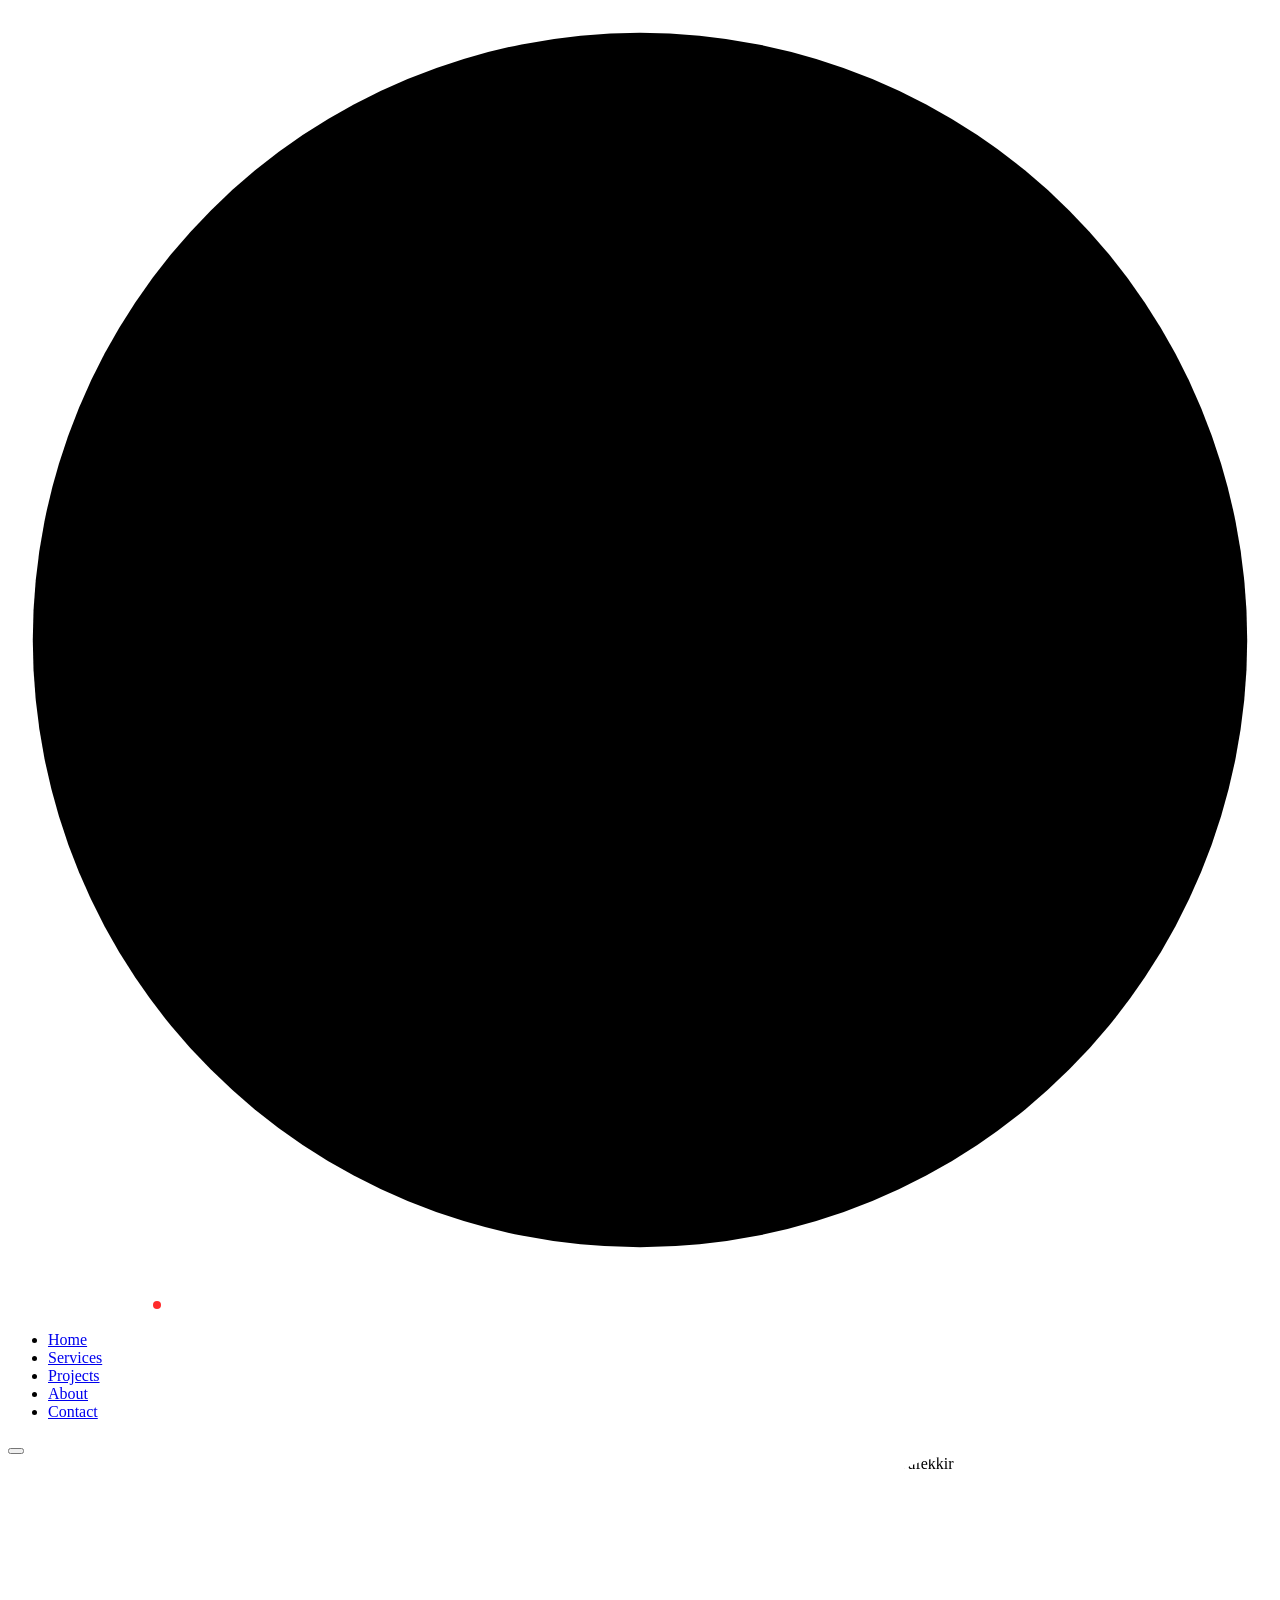
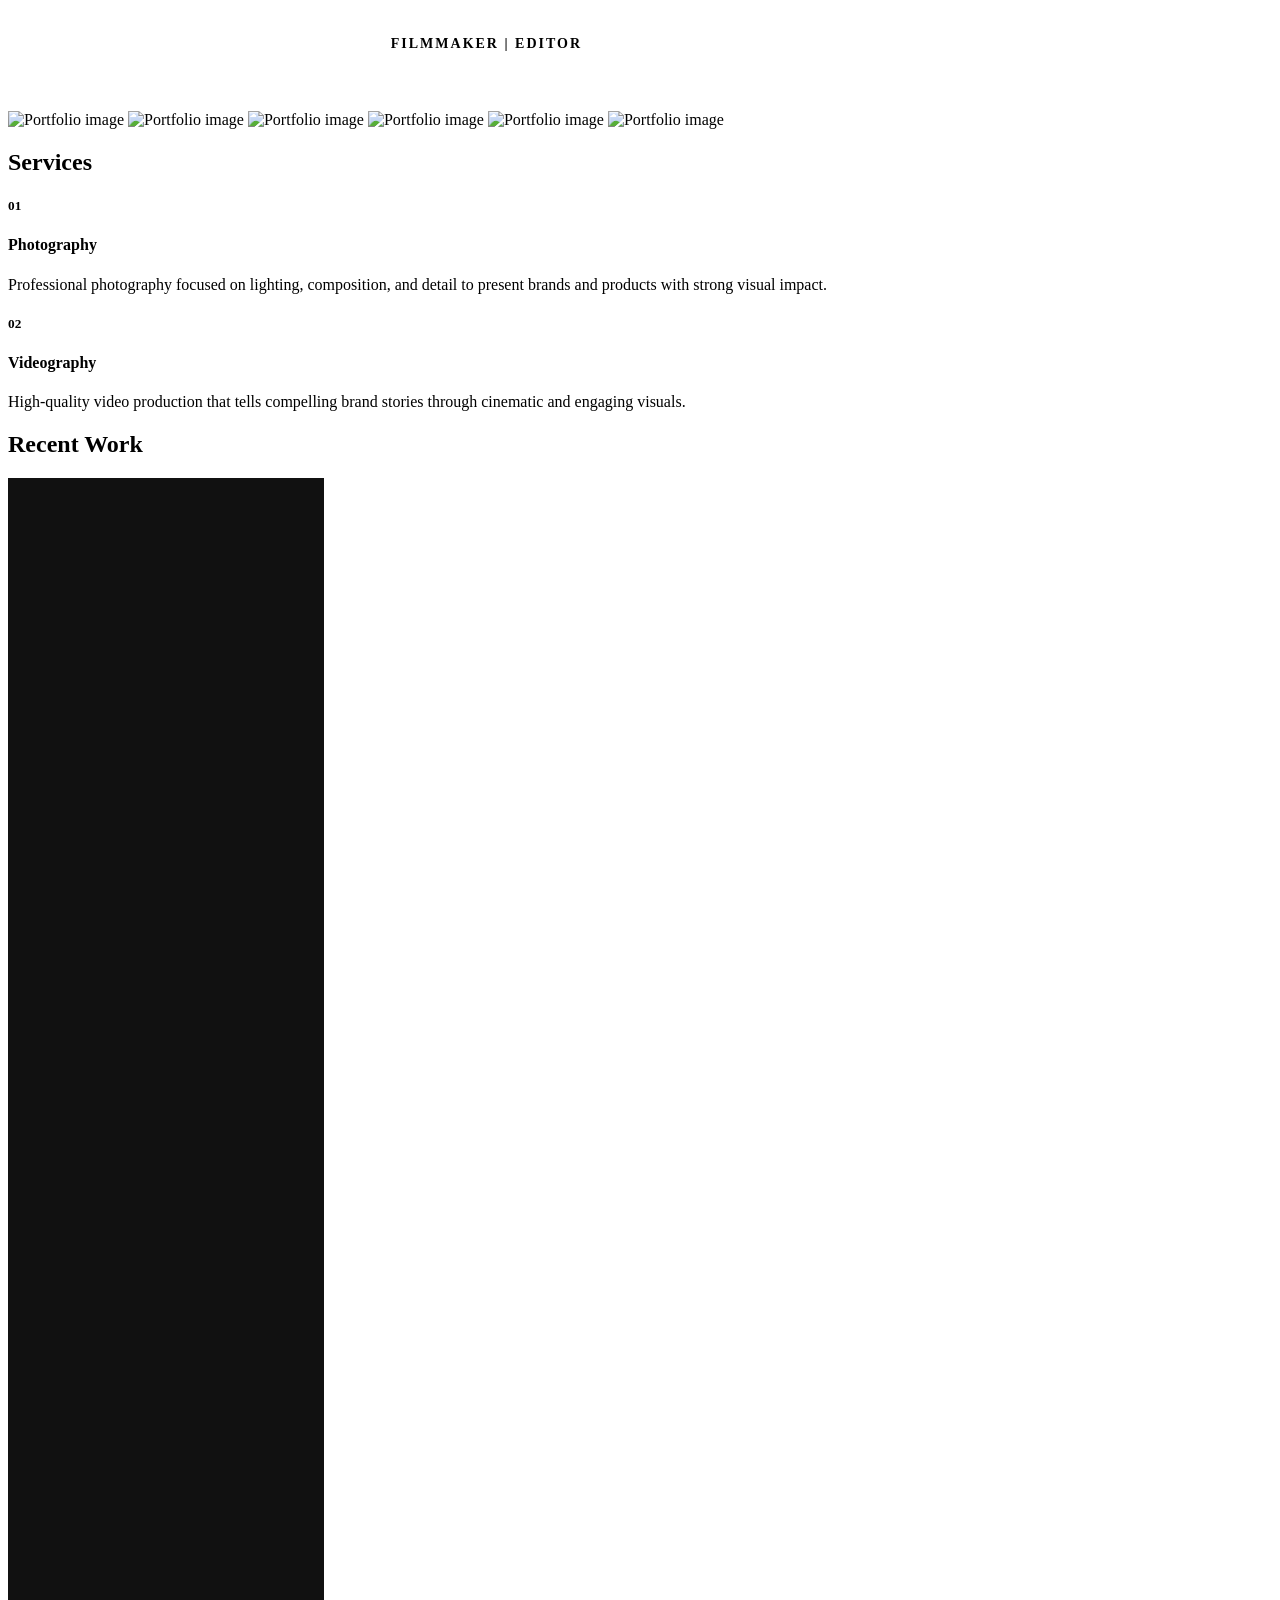
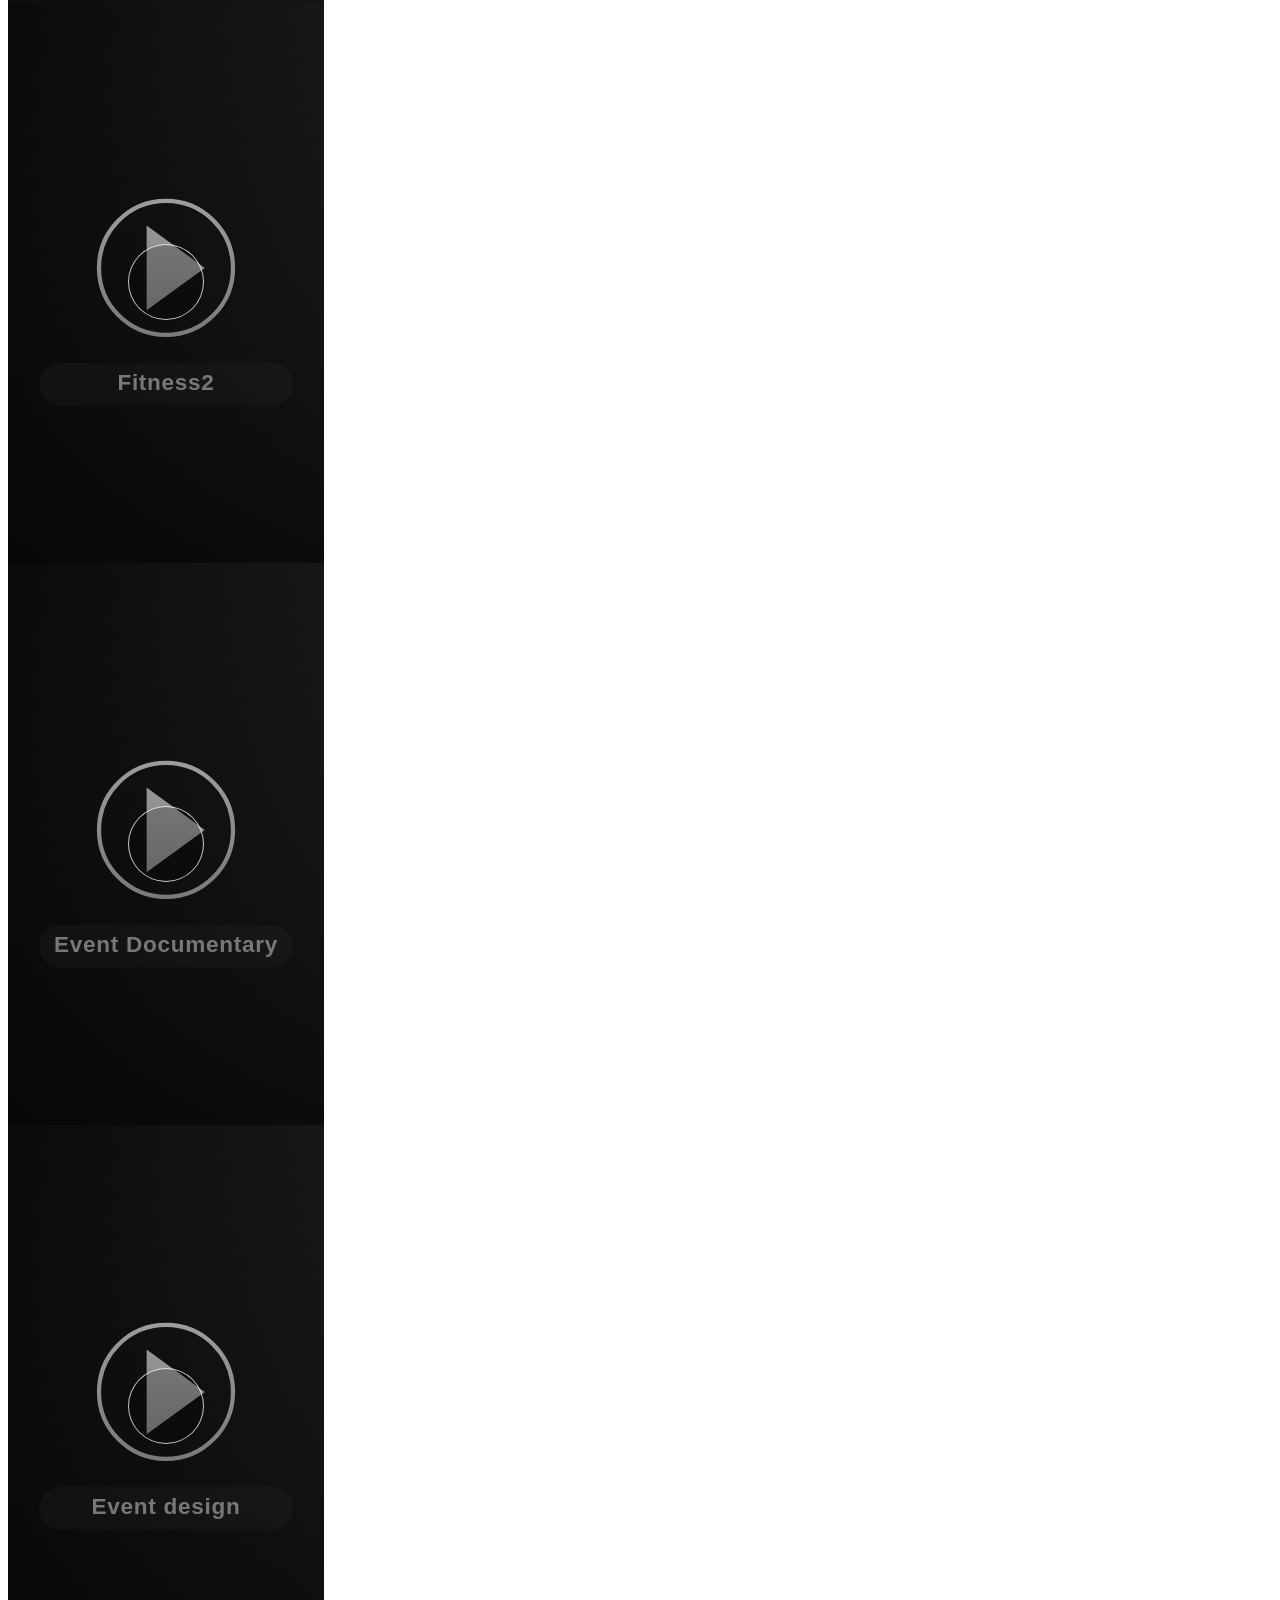
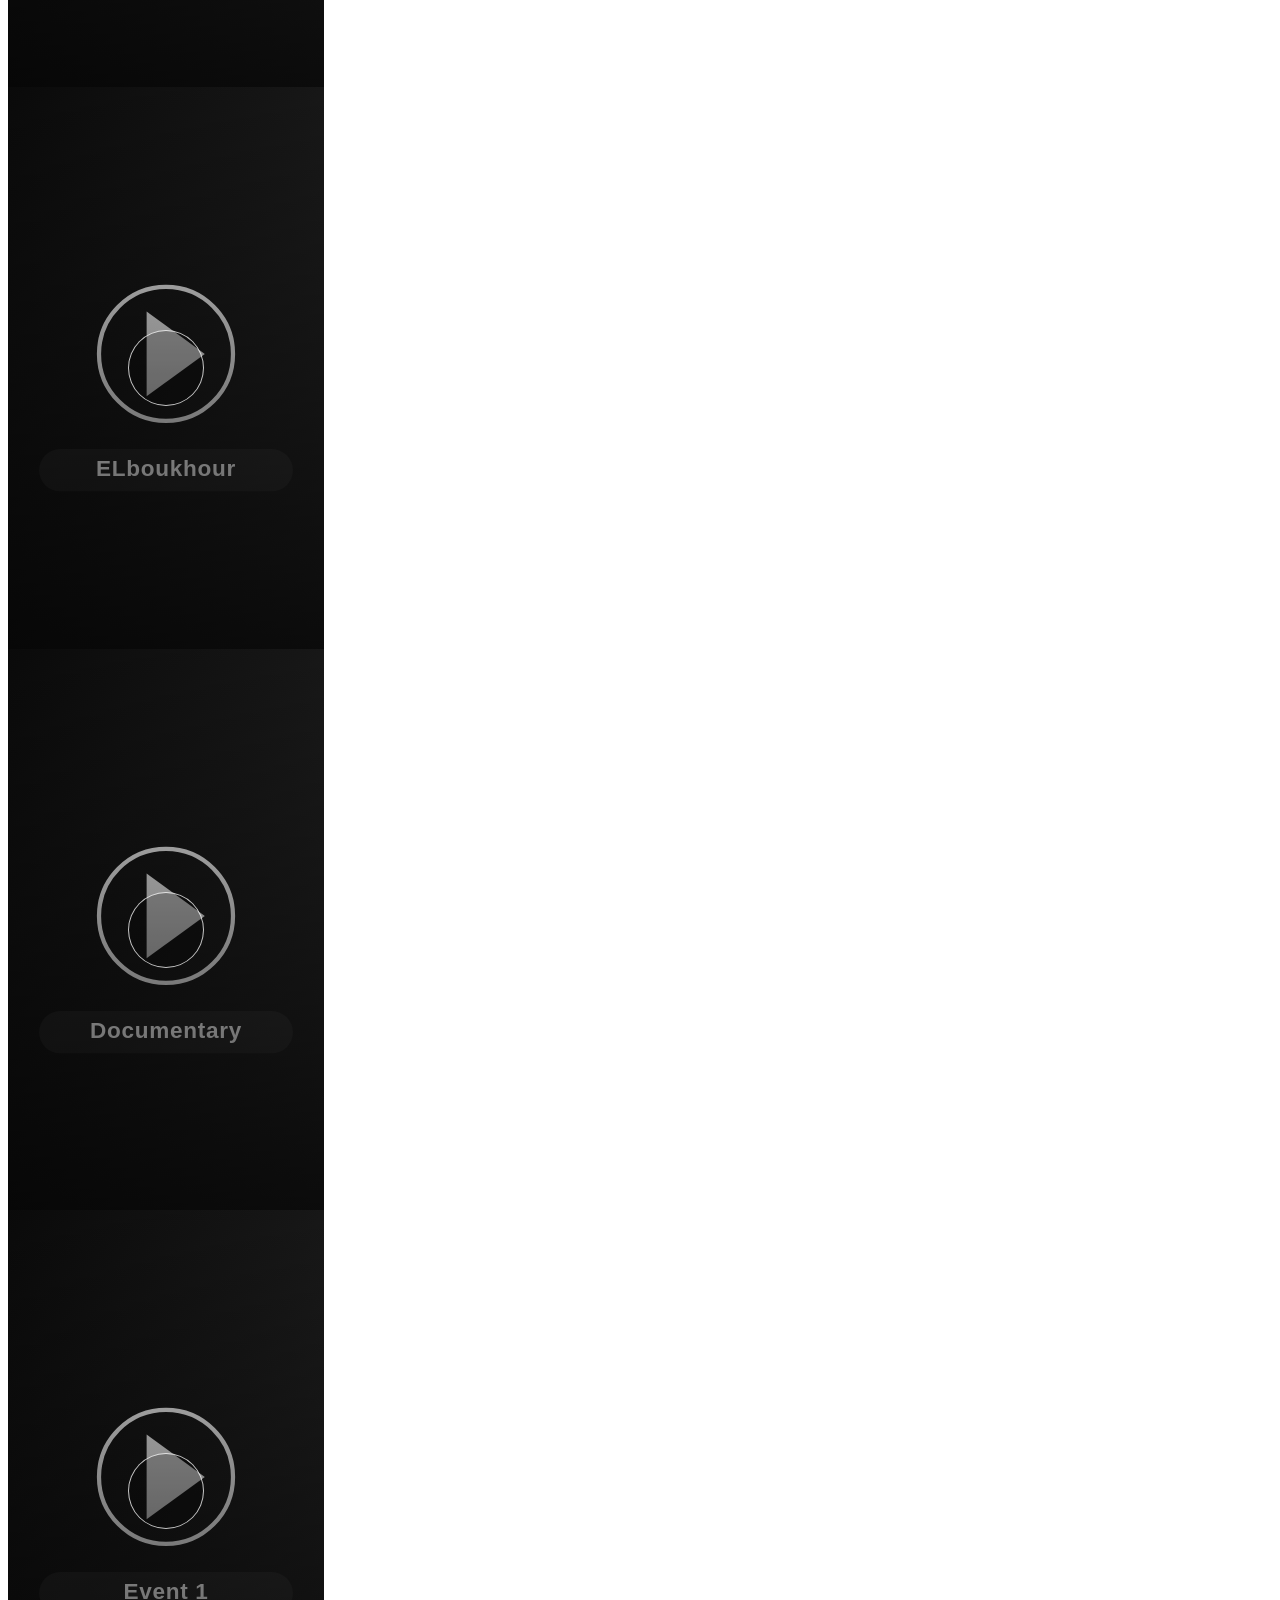
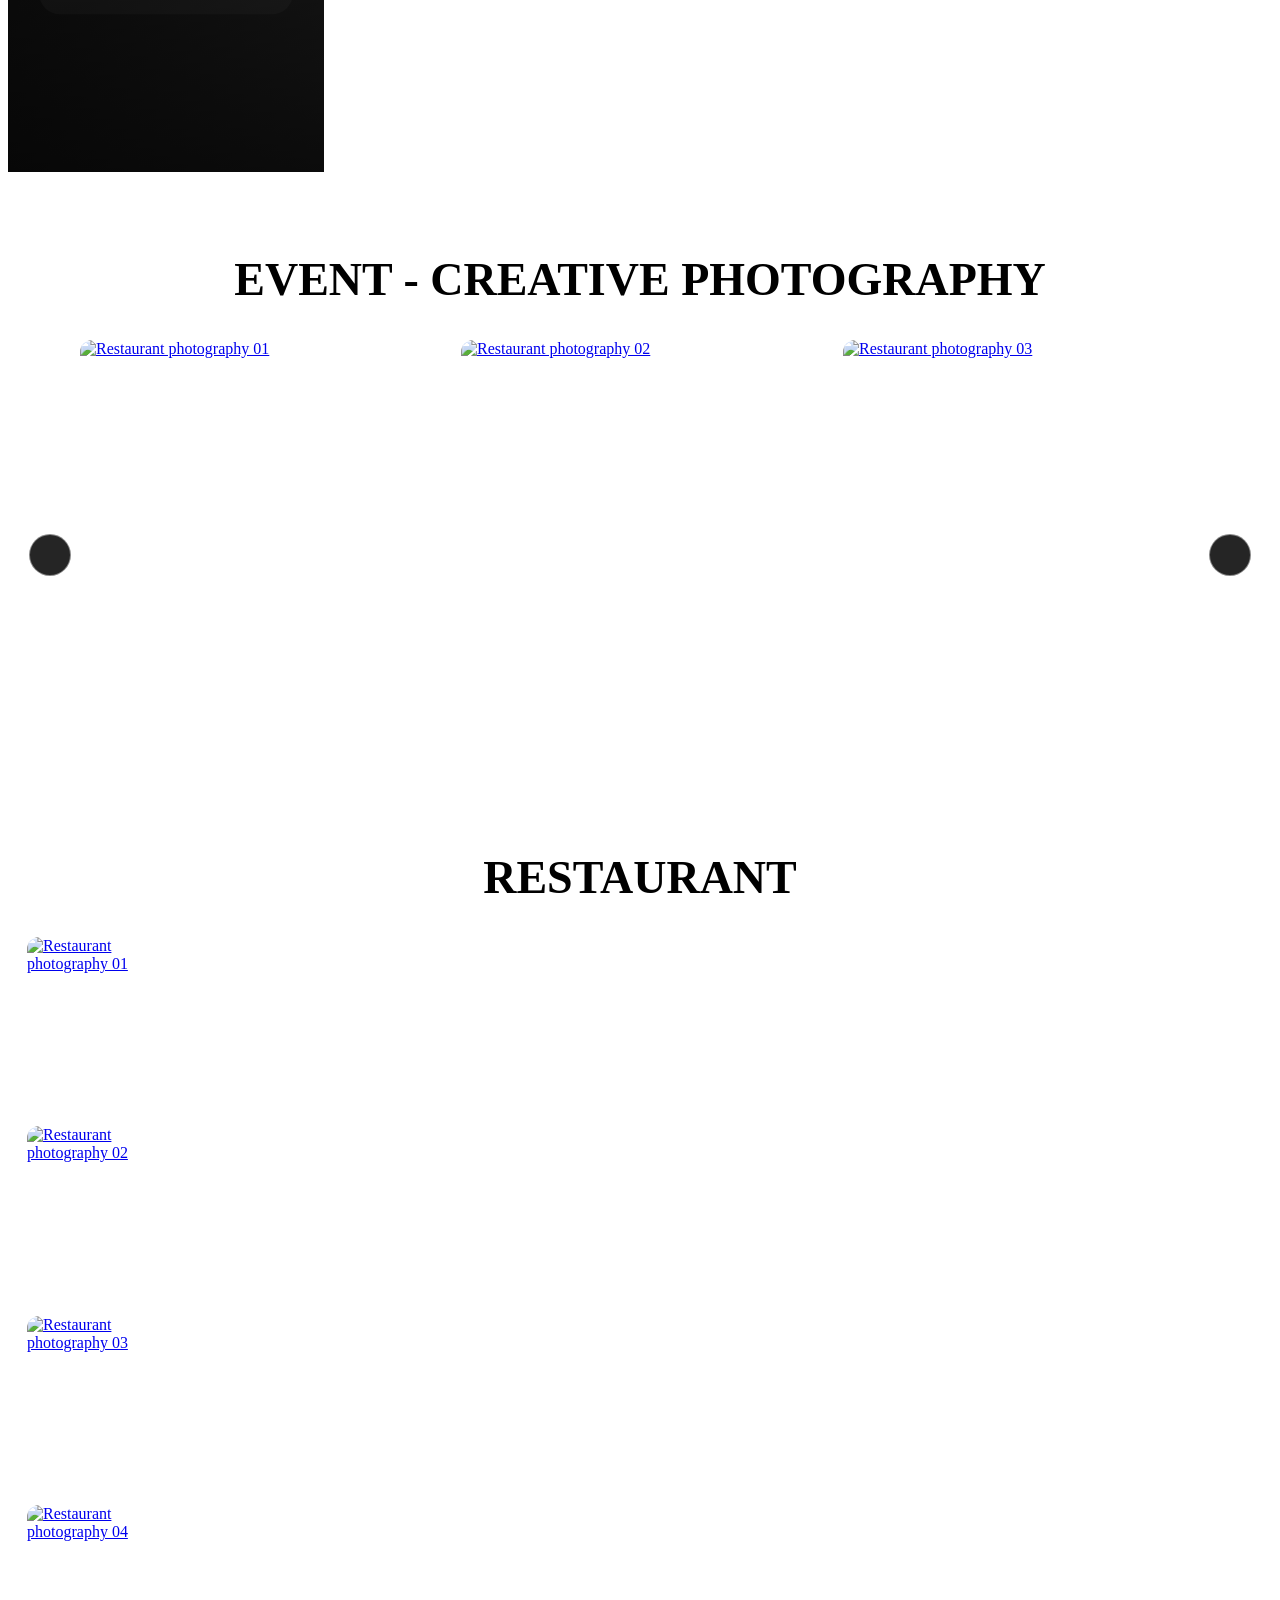
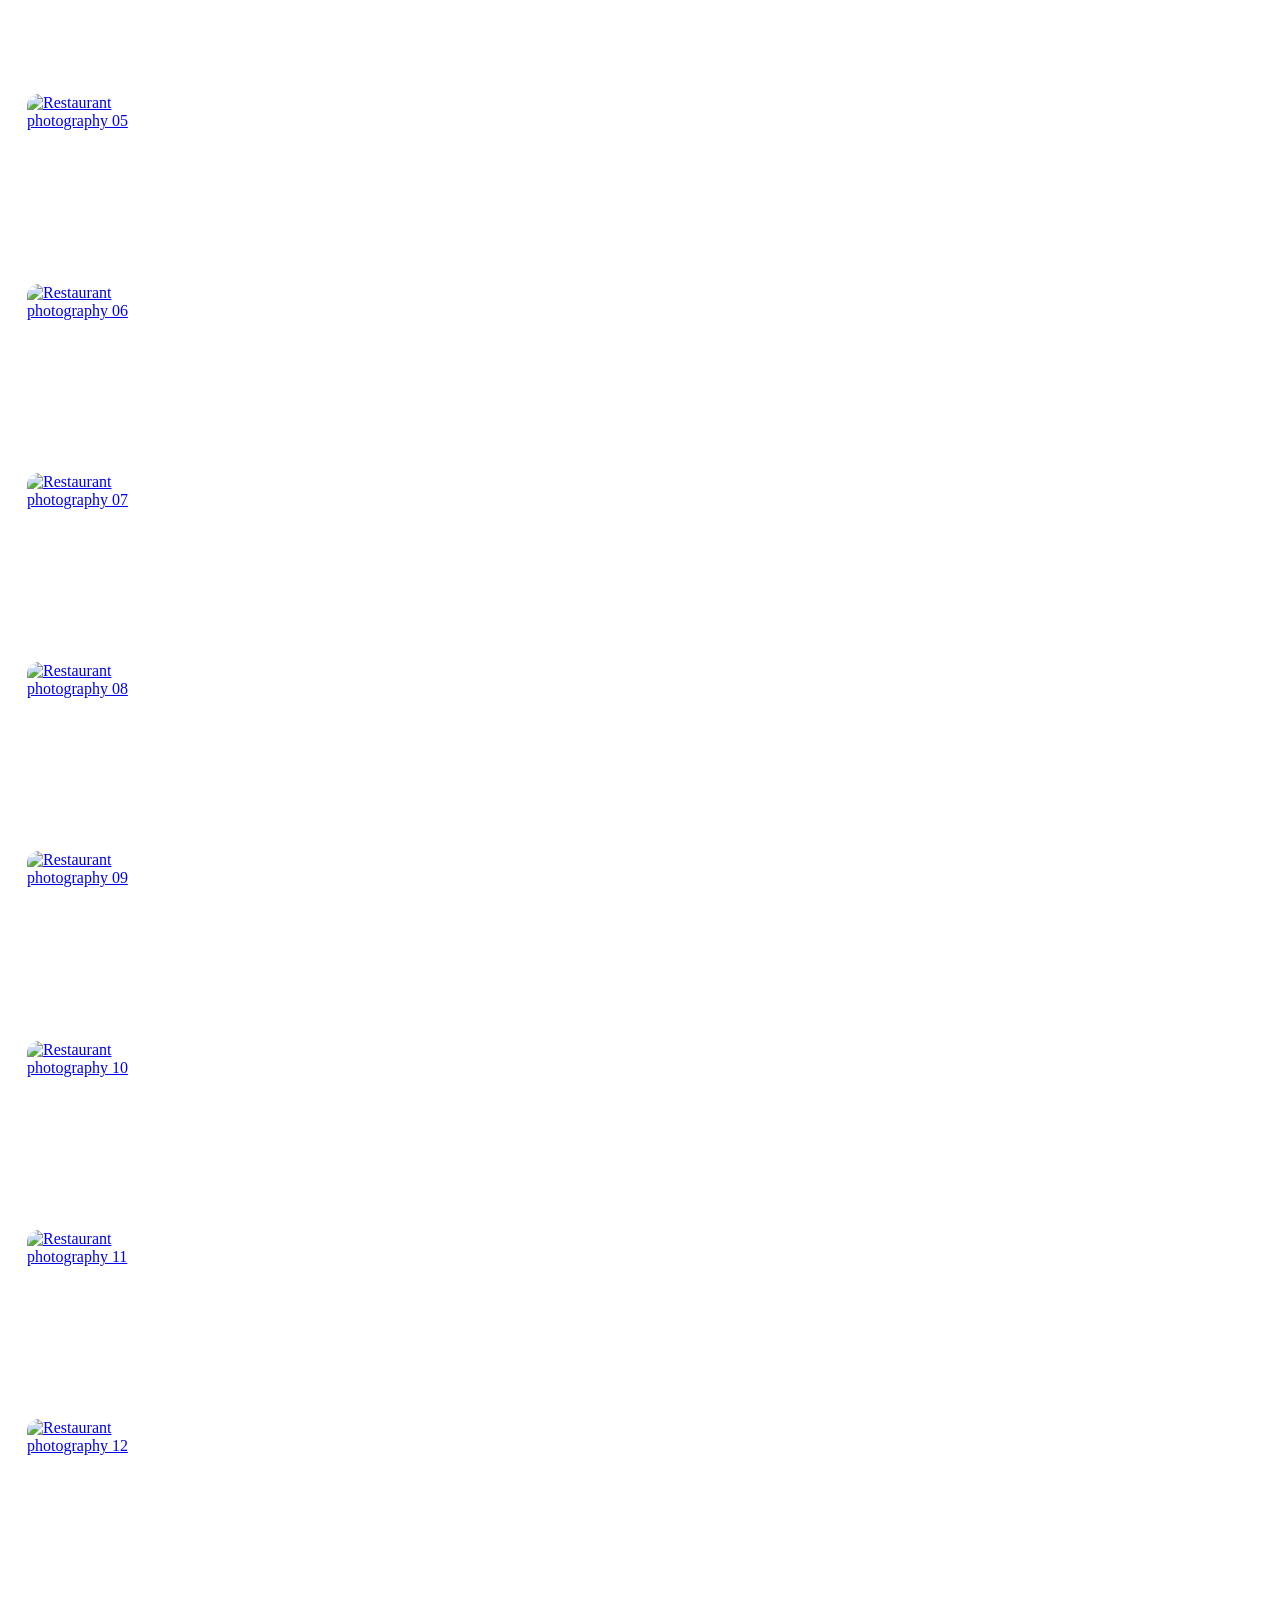
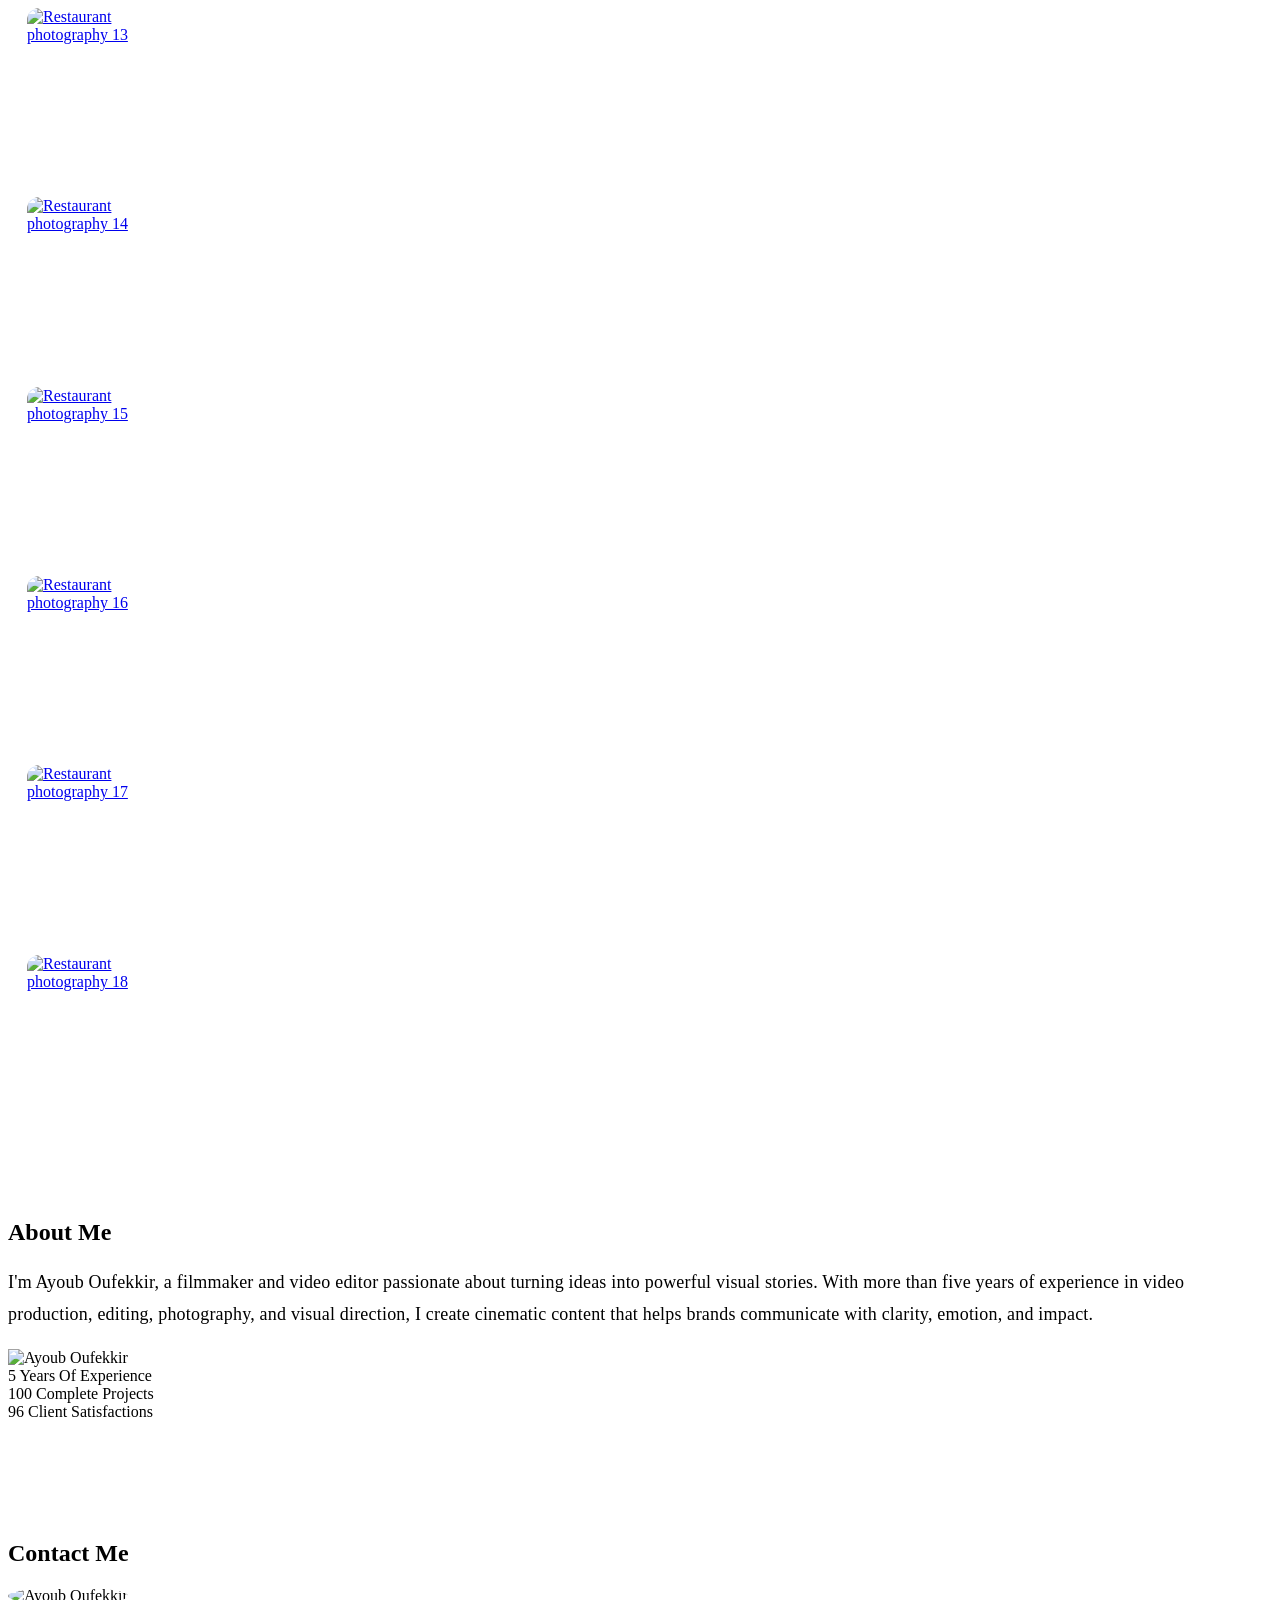
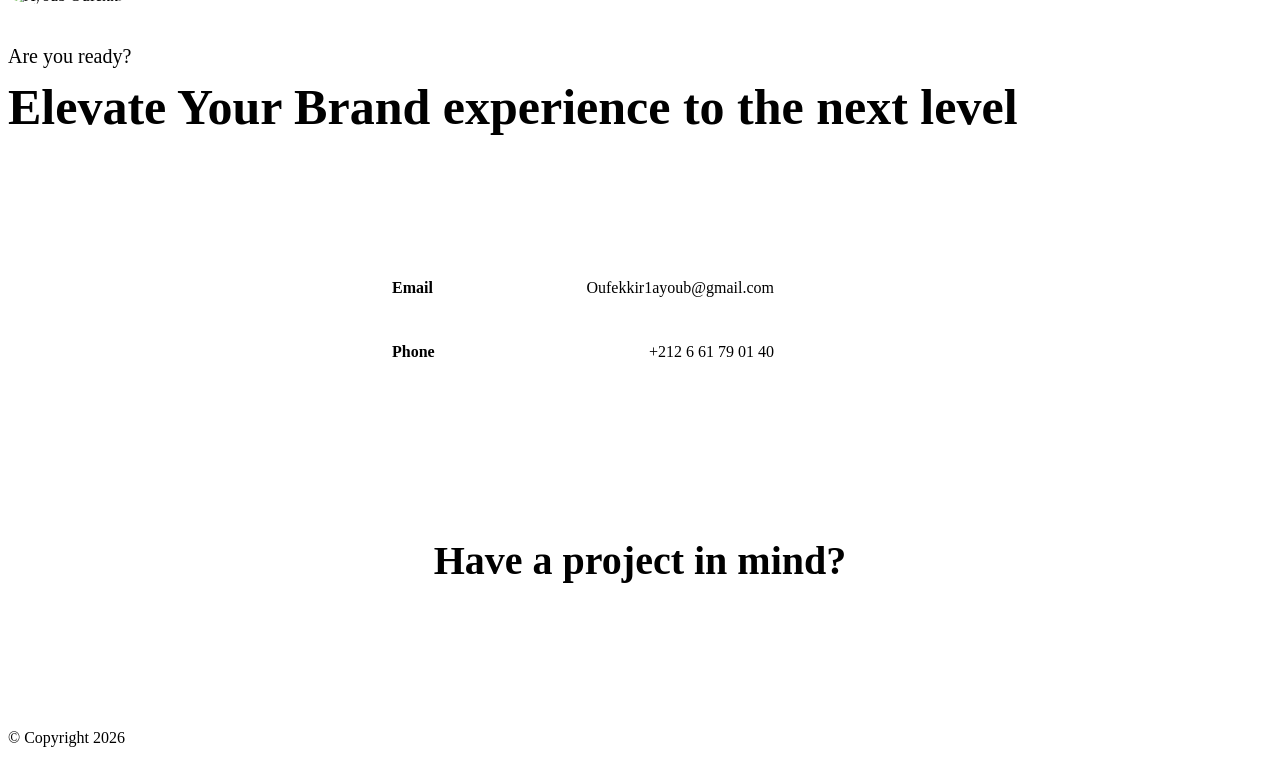
==== index.html @ 49ab9e5b "Add files via upload" ====
<!DOCTYPE html>
<html lang="en">

<head>
    <!-- META -->
    <meta charset="utf-8">
    <meta http-equiv="X-UA-Compatible" content="IE=edge">
    <meta name="viewport" content="width=device-width, initial-scale=1">
    <meta name="description" content="Ayoub Oufekkir - Editor & Filmmaker | Cinematic video, photography, and visual storytelling.">
    <meta name="keywords" content="ayoub oufekkir, videographer, photographer, video editor, cinematography, photography, portfolio">
    <meta name="author" content="Ayoub Oufekkir">
    <!-- PAGE TITLE -->
    <title>Ayoub Oufekkir - Editor & Filmmaker</title>
    <meta property="og:title" content="Ayoub Oufekkir - Editor & Filmmaker">
    <meta property="og:description" content="Cinematic video, photography, and visual storytelling by Ayoub Oufekkir.">
    <meta property="og:type" content="website">
    <meta property="og:image" content="assets/images/about/me.jpg">
    <meta name="twitter:card" content="summary_large_image">
    <meta name="twitter:title" content="Ayoub Oufekkir - Editor & Filmmaker">
    <meta name="twitter:description" content="Cinematic video, photography, and visual storytelling by Ayoub Oufekkir.">
    <link rel="icon" type="image/x-icon" href="assets/images/favicon.png">
    <!-- ALL GOOGLE FONTS -->
    <link rel="preconnect" href="https://fonts.googleapis.com">
    <link rel="preconnect" href="https://fonts.gstatic.com" crossorigin>
    <link href="https://fonts.googleapis.com/css2?family=Inter:ital,opsz,wght@0,14..32,100..900;1,14..32,100..900&family=Plus+Jakarta+Sans:ital,wght@0,200..800;1,200..800&display=swap" rel="stylesheet">
    <!-- BOOTSTRAP CSS -->
    <link rel="stylesheet" href="assets/css/bootstrap.min.css" />
    <!-- FONT AWESOME CSS -->
    <link rel="stylesheet" href="assets/css/font-awesome-pro.css" />
    <link rel="stylesheet" href="assets/fonts/remixicon.css" />
    <!-- MAGNIFIC CSS -->
    <link rel="stylesheet" href="assets/css/magnific-popup.css">
    <!-- NICE SELECT CSS -->
    <link rel="stylesheet" href="assets/css/nice-select.min.css" />
    <!-- ANIMATE CSS -->
    <link rel="stylesheet" href="assets/css/animate.min.css" />
    <!-- MOBILE MENU CSS -->
    <link rel="stylesheet" href="assets/css/mobilemenu.css" />
    <link rel="stylesheet" href="assets/css/swiper-bundle.css" />
    <!-- SPACING CSS -->
    <link rel="stylesheet" href="assets/css/spacing.css" />
    <link rel="stylesheet" href="assets/css/blog.css" />
    <!-- MAIN STYLE CSS -->
    <link rel="stylesheet" href="assets/css/style.css" />
    <!-- RESPONSIVE CSS -->
    <link rel="stylesheet" href="assets/css/responsive.css">
    <!--[if lt IE 9]>
      <script src="https://oss.maxcdn.com/html5shiv/3.7.2/html5shiv.min.js"></script>
      <script src="https://oss.maxcdn.com/respond/1.4.2/respond.min.js"></script>
    <![endif]-->

    <style>
        /* ============================================================
           LOGO TEXTE — "AYOUB OUFEKKIR"
           Logo 100% CSS (pas d'image requise, donc jamais cassé)
           ============================================================ */
        .brand-logo {
            display: flex;
            flex-direction: column;
            line-height: 1;
            text-decoration: none !important;
            width: fit-content;
        }
        .brand-logo .brand-logo-first {
            font-family: var(--title-font), "Arial", sans-serif;
            font-size: 13px;
            font-weight: 500;
            letter-spacing: 4px;
            color: #fff;
            text-transform: uppercase;
            margin-bottom: 2px;
        }
        .brand-logo .brand-logo-last {
            font-family: var(--title-font), "Arial", sans-serif;
            font-size: 24px;
            font-weight: 800;
            letter-spacing: 1px;
            color: #fff;
            text-transform: uppercase;
            position: relative;
        }
        .brand-logo .brand-logo-last::after {
            content: "";
            display: inline-block;
            width: 8px;
            height: 8px;
            background: #ff2b2b;
            border-radius: 50%;
            margin-left: 6px;
            vertical-align: middle;
        }
        @media (max-width: 575px) {
            .brand-logo .brand-logo-first { font-size: 10px; letter-spacing: 3px; }
            .brand-logo .brand-logo-last { font-size: 19px; }
        }

        /* ============================================================
           HERO — mise en page robuste (flexbox), sans chevauchement
           texte / image, sans hacks calc(vw...)
           ============================================================ */
        .hero-content {
            position: relative;
            transform: none !important;
            display: flex !important;
            flex-wrap: wrap;
            align-items: center;
            justify-content: center;
            gap: clamp(16px, 4vw, 56px);
        }
        .hero-title-group {
            position: relative;
            margin: 0;
            display: flex;
            flex-direction: column;
            align-items: center;
            order: 1;
        }
        .hero-content .arabic-name {
            font-family: var(--title-font), "Arial", sans-serif !important;
            font-size: clamp(46px, 8.5vw, 118px) !important;
            line-height: 1 !important;
            font-weight: 700 !important;
            color: #fff !important;
            margin: 0 !important;
            white-space: nowrap;
        }
        .hero-content .hero-role {
            font-size: clamp(11px, 1.1vw, 14px) !important;
            line-height: 1 !important;
            margin: 14px 0 0 !important;
            text-align: center !important;
            letter-spacing: 2px !important;
            font-weight: 600 !important;
            white-space: nowrap;
        }
        .hero-content > img {
            order: 2;
            position: static !important;
            top: auto !important;
            left: auto !important;
            right: auto !important;
            bottom: auto !important;
            width: clamp(170px, 20vw, 300px) !important;
            height: clamp(170px, 20vw, 300px) !important;
            max-width: clamp(170px, 20vw, 300px) !important;
            border-radius: 50% !important;
            object-fit: contain !important;
            object-position: center !important;
            background: #fff !important;
            margin: 0 !important;
            transform: none !important;
            flex-shrink: 0;
        }
        .hero-content > .theme-btn {
            order: 3;
            flex-basis: 100%;
            margin-top: 10px;
        }
        @media (max-width: 767px) {
            .hero-content {
                gap: 24px;
            }
            .hero-content > img {
                order: 1;
                width: clamp(140px, 42vw, 220px) !important;
                height: clamp(140px, 42vw, 220px) !important;
                max-width: clamp(140px, 42vw, 220px) !important;
            }
            .hero-title-group {
                order: 2;
            }
            .hero-content .hero-role {
                font-size: 10px !important;
                margin-top: 10px !important;
            }
        }
        @media (max-width: 400px) {
            .hero-content > img {
                width: 130px !important;
                height: 130px !important;
                max-width: 130px !important;
            }
        }
        .video-portfolio-box { position: relative; overflow: hidden; cursor: pointer; width: 100%; aspect-ratio: 9 / 16; background: #111; }
        .portfolio-video { position:absolute; inset:0; width:100%; height:100%; object-fit:cover; display:block; transition:transform .8s cubic-bezier(.2,.7,.2,1); }
        .portfolio-video-overlay { position:absolute; inset:0; background:linear-gradient(180deg,rgba(0,0,0,.08),rgba(0,0,0,.72)); pointer-events:none; }
        .video-portfolio-box:hover .portfolio-video { transform:scale(1.045); }
        .video-play-icon { position:absolute; left:50%; top:50%; transform:translate(-50%,-50%); width:74px; height:74px; border:1px solid rgba(255,255,255,.85); border-radius:50%; display:flex; align-items:center; justify-content:center; color:#fff; background:rgba(0,0,0,.22); opacity:.9; transition:.35s; z-index:2; }
        .video-play-icon i { font-size:30px; margin-left:3px; }
        .video-portfolio-box:hover .video-play-icon { transform:translate(-50%,-50%) scale(1.08); background:rgba(255,255,255,.12); }
        .video-portfolio-box .portfolio-video,
        .video-portfolio-box .portfolio-poster { position:absolute; inset:0; width:100%; height:100%; object-fit:cover; display:block; }
        .video-portfolio-box .portfolio-video { opacity:0; visibility:hidden; pointer-events:none; transition:opacity .25s ease; background:#0b0b0b; }
        .video-portfolio-box.video-frame-ready .portfolio-video { opacity:1; visibility:visible; }
        .video-portfolio-box.video-frame-ready .portfolio-poster { opacity:0; visibility:hidden; }
        .video-portfolio-box .portfolio-poster { opacity:1; visibility:visible; filter:saturate(1.05) contrast(1.02); background:linear-gradient(135deg,#0d0d0d 0%,#1c1c1c 100%); }
        .about-area .section-title p { font-size: 18px; line-height: 1.8; letter-spacing: .2px; }
        .photography-projects-title { text-align:center; font-size:50px; margin:80px 0 40px; }
        .photography-category-title { text-align:center; font-size:28px; margin:20px 0 30px; }
        .photography-box { overflow:hidden; position:relative; border-radius:12px; }
        .photography-box img { width:100%; height:auto; display:block; transition:transform .7s ease; }
        .photography-box:hover img { transform:scale(1.035); }
        .video-modal { position:fixed; inset:0; background:rgba(0,0,0,.94); z-index:99999; display:none; align-items:center; justify-content:center; padding:30px; }
        .video-modal.is-open { display:flex; }
        .video-modal video { max-width:94vw; max-height:88vh; width:auto; height:auto; box-shadow:0 20px 80px rgba(0,0,0,.6); }
        .video-modal-close { position:absolute; top:20px; right:28px; width:48px; height:48px; border:1px solid rgba(255,255,255,.35); border-radius:50%; background:rgba(0,0,0,.3); color:#fff; font-size:30px; line-height:1; cursor:pointer; z-index:2; }
        @media (max-width:767px) {
            .video-portfolio-box { aspect-ratio:9 / 16; }
            .recent-work-vertical .portfolio-item {
                flex: 0 0 50%;
                max-width: 50%;
            }
            .photography-projects-title { font-size:38px; margin-top:55px; }
            .video-modal { padding:15px; }
            .video-modal video { max-width:96vw; max-height:82vh; }
        }


        /* Photography project titles: clean, centered typography matching the Testimonials heading */
        .photography-category-title {
            text-align: center !important;
            font-family: var(--title-font) !important;
            font-size: 60px !important;
            line-height: 70px !important;
            font-weight: 600 !important;
            text-transform: uppercase !important;
            letter-spacing: 0 !important;
            color: var(--heading-color) !important;
            background: transparent !important;
            padding: 0 !important;
            border: 0 !important;
            box-shadow: none !important;
            width: 100%;
        }
        .photography-category-title::before,
        .photography-category-title::after { content: none !important; }
        .photography-gallery .portfolio-category { display: none !important; }
        @media (max-width: 767px) {
            .photography-category-title {
                font-size: 36px !important;
                line-height: 44px !important;
                padding: 0 15px !important;
            }
        }

        /* Final polish: cinematic entrance animation for every portfolio item */
        .reveal-item {
            opacity: 0;
            transform: translate3d(0, 34px, 0) scale(.975);
            filter: blur(7px);
            transition: opacity .85s cubic-bezier(.22,1,.36,1),
                        transform .85s cubic-bezier(.22,1,.36,1),
                        filter .85s cubic-bezier(.22,1,.36,1);
            will-change: opacity, transform, filter;
        }
        .reveal-item.is-visible {
            opacity: 1;
            transform: translate3d(0,0,0) scale(1);
            filter: blur(0);
        }
        .recent-work-vertical .portfolio-item {
            flex: 0 0 25%;
            max-width: 25%;
        }
        .recent-work-vertical .video-portfolio-box {
            aspect-ratio: 9 / 16;
            padding-bottom: 0;
            height: 100%;
        }
        .recent-work-grid .reveal-item:nth-child(1) { transition-delay:.03s; }
        .recent-work-grid .reveal-item:nth-child(2) { transition-delay:.10s; }
        .recent-work-grid .reveal-item:nth-child(3) { transition-delay:.17s; }
        .recent-work-grid .reveal-item:nth-child(4) { transition-delay:.24s; }
        .recent-work-grid .reveal-item:nth-child(5) { transition-delay:.31s; }
        .recent-work-grid .reveal-item:nth-child(6) { transition-delay:.38s; }
        .recent-work-grid .reveal-item:nth-child(7) { transition-delay:.45s; }

        /* Clear visual separation between photography projects */
        .photography-category-title {
            margin-top: 105px !important;
            margin-bottom: 38px !important;
            letter-spacing: .2px;
        }
        .photography-projects-title + .row .photography-category-title { margin-top: 20px !important; }
        .photography-gallery { margin-bottom: 75px !important; }

        /* Contact section: balanced two-column layout */
        .contact-layout { margin-top: 10px; }
        .contact-layout > [class*="col-"] { align-items: stretch; }
        .contact-content-part {
            padding: 52px 55px 45px 0;
            display:flex;
            flex-direction:column;
            justify-content:center;
        }
        .contact-content-part img { margin-bottom: 28px; }
        .contact-content-part p { margin-bottom: 14px; }
        .contact-content-part h2 { margin-bottom: 30px; line-height: 1.08; }
        .contact-details {
            display: flex;
            flex-direction: column;
            gap: 14px;
            width: min(100%, 430px);
            margin: 0 auto;
        }
        .contact-detail-link {
            display: flex;
            align-items: center;
            justify-content: space-between;
            gap: 20px;
            padding: 15px 18px;
            border: 1px solid rgba(255,255,255,.16);
            color: inherit;
            text-decoration: none;
            transition: border-color .25s ease, color .25s ease, background .25s ease;
        }
        .contact-detail-link:hover {
            border-color: rgba(255,255,255,.65);
            color: #fff;
            background: rgba(255,255,255,.05);
        }
        .contact-detail-label {
            display: flex;
            align-items: center;
            gap: 10px;
            min-width: 0;
        }
        .contact-detail-label i { font-size: 21px; flex: 0 0 auto; }
        .contact-detail-value {
            text-align: right;
            overflow-wrap: anywhere;
        }
        .contact-form-area {
            margin: 0;
            padding: 42px 38px 30px;
            display:flex;
            align-items:center;
        }
        .contact-form-area form { width:100%; }
        @media (max-width:991px) {
            .contact-content-part { padding: 10px 0 45px; }
            .contact-form-area { margin-top: 10px; }
        }
        @media (max-width:767px) {
            .contact-details { width: 100%; }
            .contact-detail-link { padding: 13px 15px; gap: 12px; }
            .contact-detail-value { font-size: 14px; }
        }
        @media (prefers-reduced-motion: reduce) {
            .reveal-item { opacity:1; transform:none; filter:none; transition:none; }
        }
    </style>

<style>
/* Clean portfolio galleries */
.photography-gallery .portfolio-item { display:flex; }
.photography-gallery .portfolio-box { width:100%; }
.photography-gallery .photography-box img { width:100%; aspect-ratio: 4 / 5; object-fit: cover; display:block; }
@media (max-width:767px) { .photography-gallery .portfolio-box img { aspect-ratio: 4 / 5; } }
</style>



<style>
/* Final contact + photography heading polish */
.photography-category-title {
  font-size: 46px !important;
  line-height: 1.12 !important;
  text-align: center !important;
  max-width: 100% !important;
  margin: 82px auto 34px !important;
}
.photography-projects-title + .row .photography-category-title { margin-top: 18px !important; }
.contact-area { padding-top: 55px !important; padding-bottom: 70px !important; }
.contact-layout { margin-top: 0 !important; }
.contact-content-part { padding: 20px 45px 20px 0 !important; }
.contact-content-part img { width: 86px !important; margin-bottom: 20px !important; }
.contact-content-part p { font-size: 18px !important; margin-bottom: 10px !important; }
.contact-content-part h2 { font-size: 42px !important; line-height: 1.08 !important; margin-bottom: 24px !important; }
.contact-form-area { position: relative !important; margin: 0 !important; padding: 78px 34px 26px !important; }
.contact-form-title { position: absolute; top: -88px; left: 0; right: 0; transform: none; text-align: center; font-family: var(--title-font); font-size: 38px; line-height: 1; font-weight: 600; text-transform: uppercase; color: var(--heading-color); z-index: 3; pointer-events: none; }
.contact-form-area .form-group { margin-bottom: 24px !important; }
.contact-form-area .form-group label { margin-bottom: 10px !important; }
.contact-form-area .form-group .form-control { padding: 14px 18px !important; }
.contact-form-area textarea.form-control { min-height: 110px !important; }
.contact-form-area .theme-btn { padding: 13px 24px !important; }
@media (max-width: 991px) {
 .contact-content-part { padding: 10px 0 35px !important; }
 .contact-form-title { font-size: 32px; top: -70px; }
}
@media (max-width: 767px) {
 .photography-projects-title { margin-bottom: 24px !important; }
 .photography-projects-title + .row .photography-category-title { margin-top: 0 !important; }
 .photography-category-title { font-size: 30px !important; line-height: 1.2 !important; margin: 0 auto 25px !important; }
 .contact-area { padding-top: 40px !important; }
 .contact-form-area { padding: 65px 20px 22px !important; }
 .contact-form-title { font-size: 27px; top: -58px; }
 .contact-area > .container { width: 100%; max-width: 100%; padding-left: 18px; padding-right: 18px; }
 .contact-area > .container > .row:last-child { display: block; margin-left: 0; margin-right: 0; }
 .contact-area > .container > .row:last-child > [class*="col-"] { width: 100%; max-width: 100%; padding-left: 0; padding-right: 0; }
 .contact-content-part { padding: 0 !important; }
 .contact-content-part img { width: 86px !important; height: 86px !important; margin-bottom: 22px !important; }
 .contact-content-part h2 { font-size: 32px !important; line-height: 1.08 !important; margin-bottom: 24px !important; }
 .contact-details { width: 100% !important; max-width: none !important; margin: 30px 0 0 !important; }
 .contact-detail-link { width: 100%; min-width: 0; }
 .contact-detail-value { max-width: 68%; font-size: 13px; }
}
</style>


<style>
/* Contact layout — closely matching the supplied reference */
.contact-area { padding-top: 42px !important; padding-bottom: 80px !important; }
.contact-section-title {
  width: 100%;
  text-align: center;
  font-family: var(--title-font) !important;
  font-size: 46px;
  line-height: 1.05;
  font-weight: 500;
  text-transform: uppercase;
  color: var(--heading-color);
  margin: 0 0 62px;
}
.contact-layout { margin-top: 0 !important; }
.contact-content-part {
  padding: 0 55px 0 0 !important;
  display: flex;
  flex-direction: column;
  justify-content: flex-start;
}
.contact-content-part img { width: 86px !important; height: 86px; object-fit: cover; margin: 0 0 24px !important; }
.contact-content-part p { margin: 0 0 10px !important; }
.contact-content-part h2 {
  font-size: 36px !important;
  line-height: 1.08 !important;
  max-width: 440px;
  margin: 0 0 28px !important;
  overflow-wrap: normal;
}
.contact-form-area {
  position: relative !important;
  margin: 0 !important;
  padding: 34px 34px 26px !important;
  align-items: flex-start !important;
}
.contact-form-area form { width: 100%; }
.contact-form-title { display: none !important; }
@media (max-width: 991px) {
  .contact-section-title { font-size: 40px; margin-bottom: 48px; }
  .contact-content-part { padding: 0 0 35px !important; }
  .contact-content-part h2 { max-width: 520px; }
}
@media (max-width: 767px) {
  .contact-area { padding-top: 32px !important; }
  .contact-section-title { font-size: 32px; margin-bottom: 38px; }
  .contact-content-part h2 { font-size: 30px !important; max-width: 100%; }
  .contact-form-area { padding: 28px 20px 22px !important; }
}
</style>


<style>
/* Contact section: restore the original Contact markup styling only. */
.contact-area {
    padding-top: 100px !important;
    padding-bottom: 100px !important;
    position: static !important;
}
.contact-area .container { max-width: 1140px !important; }
.contact-content-part {
    padding-right: 50px !important;
    padding-left: 0 !important;
    padding-top: 0 !important;
    padding-bottom: 0 !important;
    display: block !important;
}
.contact-content-part h2 {
    font-size: 50px !important;
    line-height: normal !important;
    max-width: none !important;
    margin-bottom: 5px !important;
}
.contact-content-part p { font-size: 20px !important; }
.contact-content-part img {
    width: 100px !important;
    height: 100px !important;
    object-fit: cover !important;
    border-radius: 50% !important;
    margin: 0 0 40px !important;
}
.contact-form-area {
    position: static !important;
    width: auto !important;
    margin: 0 !important;
    padding: 50px 30px 20px 40px !important;
    display: block !important;
    align-items: initial !important;
    box-sizing: border-box !important;
}
.contact-form-area form { width: auto !important; }
.contact-section-title, .contact-form-title { display: none !important; }
@media (max-width: 991px) {
    .contact-area { padding-top: 70px !important; padding-bottom: 70px !important; }
    .contact-content-part { padding-right: 0 !important; padding-bottom: 45px !important; }
    .contact-content-part h2 { font-size: 42px !important; }
    .contact-form-area { padding: 50px 30px 20px 40px !important; }
}
@media (max-width: 767px) {
    .contact-area { padding-top: 60px !important; padding-bottom: 60px !important; }
    .contact-content-part h2 { font-size: 30px !important; }
    .contact-form-area { padding: 40px 20px 20px !important; }
}
</style>


<style>
/* Mobile-only fixes: keep the existing layout unchanged elsewhere. */
@media only screen and (max-width: 767px) {
  .main-footer .footer-top > div a[href^="mailto:"] {
    display: block !important;
    width: 100% !important;
    max-width: 100% !important;
    box-sizing: border-box !important;
    padding: 0 15px !important;
    font-size: 28px !important;
    line-height: 1.2 !important;
    overflow-wrap: anywhere !important;
    word-break: break-word !important;
  }
}
</style>




<link rel="stylesheet" href="assets/css/mobile-responsive.css">
</head>

<body>

    <!-- START SCROLL UP -->
    <div class="progress-wrap cursor-pointer">
        <i class="ri-arrow-up-s-line"></i>
        <svg class="progress-circle svg-content" width="100%" height="100%" viewBox="-1 -1 102 102">
            <path d="M50,1 a49,49 0 0,1 0,98 a49,49 0 0,1 0,-98" />
        </svg>
    </div>

    <div id="magic-cursor">
        <div id="ball"></div>
    </div>

    <!-- START MENU -->
    <header class="main-header">
        <div class="header-upper">
            <div class="container">
                <div class="header-inner">
                    <div class="row align-items-center">
                        <div class="col-xl-2 col-lg-2 col-md-6 col-6 col-sm-3">
                            <div class="logo-area">
                                <div class="logo">
                                    <a href="#" class="brand-logo" aria-label="Ayoub Oufekkir - Home">
                                        <span class="brand-logo-first">AYOUB</span>
                                        <span class="brand-logo-last">OUFEKKIR</span>
                                    </a>
                                </div>
                            </div>
                        </div>
                        <div class="col-xl-10 col-lg-10 col-md-6 col-6 col-sm-9">
                            <div class="main-menu">
                                <nav id="mobile-menu">
                                    <ul class="onepage">
                                        <li><a href="#" class="linkstyle">Home</a></li>
                                        <li><a href="#" class="linkstyle">Services</a></li>
                                        <li><a href="#" class="linkstyle">Projects</a></li>
                                        <li><a href="#" class="linkstyle">About</a></li>
                                        <li><a href="#" class="linkstyle">Contact</a></li>
                                    </ul>
                                </nav>
                            </div>
                            <div class="side-menu-icon d-lg-none text-end">
                                <a href="#" class="info-toggle-btn f-right sidebar-toggle-btn"><i class="fal fa-bars"></i></a>
                            </div>
                        </div>
                    </div>
                </div>
            </div>
        </div>
    </header>

    <!-- MOBILE MENU -->
    <div class="sidebar__area">
        <div class="sidebar__wrapper">
            <div class="sidebar__close">
                <button class="sidebar__close-btn" id="sidebar__close-btn">
                    <i class="fal fa-times"></i>
                </button>
            </div>
            <div class="sidebar__content mt-50 mb-20">
                <div class="mobile-menu fix"></div>
            </div>
        </div>
    </div>
    <div class="body-overlay"></div>

    <!-- START HERO -->
    <section id="home" class="main-hero-area">
        <div class="container">
            <div class="row">
                <div class="col-lg-12">
                    <div class="hero-content wow fadeInUp text-center delay-0-2s">
                        <img src="assets/images/about/me1.jpeg" alt="Ayoub Oufekkir">
                        <div class="hero-title-group">
                            <h2 class="arabic-name">OUFEKKIR</h2>
                            <h4 class="hero-role">FILMMAKER | EDITOR </h4>
                        </div>
                        
                    </div>
                    <div class="company-list">
                        <div class="scroller" data-direction="left" data-speed="slow">
                            <div class="scroller__inner">
                                <img src="assets/images/client-logos/partner1.png" alt="Portfolio image" />
                                <img src="assets/images/client-logos/partner2.png" alt="Portfolio image" />
                                <img src="assets/images/client-logos/partner3.png" alt="Portfolio image" />
                                <img src="assets/images/client-logos/partner4.png" alt="Portfolio image" />
                                <img src="assets/images/client-logos/partner5.png" alt="Portfolio image" />
                                <img src="assets/images/client-logos/partner6.png" alt="Portfolio image" />
                               
                            </div>
                        </div>
                    </div>
                </div>
            </div>
        </div>
    </section>

    <!-- START SERVICES -->
    <section id="services" class="services-area">
        <div class="container">
            <div class="row">
                <div class="col-xl-12 col-lg-12">
                    <div class="section-title section-black-title wow fadeInUp delay-0-2s">
                        <h2>Services</h2>
                    </div>
                </div>
            </div>
            <div class="row">
                <div class="col-lg-6 col-md-7">
                    <div class="service-item wow fadeInUp delay-0-4s">
                        <i class="ri-arrow-right-up-line"></i>
                        <h5>01</h5>
                        <h4>Photography</h4>
                        <p>Professional photography focused on lighting, composition, and detail to present brands and products with strong visual impact.</p>
                    </div>
                </div>
                <div class="col-lg-6 col-md-7">
                    <div class="service-item wow fadeInUp delay-0-6s">
                        <i class="ri-arrow-right-up-line"></i>
                        <h5>02</h5>
                        <h4>Videography</h4>
                        <p>High-quality video production that tells compelling brand stories through cinematic and engaging visuals.</p>
                    </div>
                </div>
            </div>
        </div>
    </section>

    <!-- START PORTFOLIO / RECENT WORK -->
    <div class="projects-area" id="projects">
        <div class="row">
            <div class="col-xl-12 col-lg-12">
                <div class="section-title section-white-title wow fadeInUp delay-0-2s text-center"><h2>Recent Work</h2></div>
            </div>
        </div>
        <div class="container-fluid">
            <div class="row g-4 portfolio-grid recent-work-grid recent-work-vertical justify-content-center">
                <div class="col-6 col-md-3 portfolio-item category-1 reveal-item">
                    <div class="portfolio-box video-portfolio-box" data-video="assets/images/VIDEO%20PROJECT/RIYAD.mp4" data-title="RIYAD" role="button" tabindex="0" aria-label="Play RIYAD">
                        <video class="portfolio-video" muted playsinline autoplay preload="auto" loop></video>
                        <img class="portfolio-poster" alt="RIYAD preview" />
                        <span class="portfolio-video-overlay"></span>
                        <span class="video-play-icon"><i class="ri-play-fill"></i></span>
                        <div class="portfolio-caption"><h1>RIYAD</h1></div>
                    </div>
                </div>
                <div class="col-6 col-md-3 portfolio-item category-1 reveal-item">
                    <div class="portfolio-box video-portfolio-box" data-video="assets/images/VIDEO%20PROJECT/Promotion.mp4" data-title="Promotion" role="button" tabindex="0" aria-label="Play Promotion">
                        <video class="portfolio-video" muted playsinline autoplay preload="auto" loop></video>
                        <img class="portfolio-poster" alt="Promotion preview" />
                        <span class="portfolio-video-overlay"></span>
                        <span class="video-play-icon"><i class="ri-play-fill"></i></span>
                        <div class="portfolio-caption"><h1>Promotion</h1></div>
                    </div>
                </div>
                <div class="col-6 col-md-3 portfolio-item category-1 reveal-item">
                    <div class="portfolio-box video-portfolio-box" data-video="assets/images/VIDEO%20PROJECT/Fitness2.mp4" data-title="Fitness2" role="button" tabindex="0" aria-label="Play Fitness2">
                        <video class="portfolio-video" muted playsinline autoplay preload="auto" loop></video>
                        <img class="portfolio-poster" alt="Fitness2 preview" />
                        <span class="portfolio-video-overlay"></span>
                        <span class="video-play-icon"><i class="ri-play-fill"></i></span>
                        <div class="portfolio-caption"><h1>Fitness2</h1></div>
                    </div>
                </div>
                <div class="col-6 col-md-3 portfolio-item category-1 reveal-item">
                    <div class="portfolio-box video-portfolio-box" data-video="assets/images/VIDEO%20PROJECT/Event%20Documentary.mp4" data-title="Event Documentary" role="button" tabindex="0" aria-label="Play Event Documentary">
                        <video class="portfolio-video" muted playsinline autoplay preload="auto" loop></video>
                        <img class="portfolio-poster" alt="Event Documentary preview" />
                        <span class="portfolio-video-overlay"></span>
                        <span class="video-play-icon"><i class="ri-play-fill"></i></span>
                        <div class="portfolio-caption"><h1>Event Documentary</h1></div>
                    </div>
                </div>
                <div class="col-6 col-md-3 portfolio-item category-1 reveal-item">
                    <div class="portfolio-box video-portfolio-box" data-video="assets/images/VIDEO%20PROJECT/Event%20design.mp4" data-title="Event design" role="button" tabindex="0" aria-label="Play Event design">
                        <video class="portfolio-video" muted playsinline autoplay preload="auto" loop></video>
                        <img class="portfolio-poster" alt="Event design preview" />
                        <span class="portfolio-video-overlay"></span>
                        <span class="video-play-icon"><i class="ri-play-fill"></i></span>
                        <div class="portfolio-caption"><h1>Event design</h1></div>
                    </div>
                </div>
                <div class="col-6 col-md-3 portfolio-item category-1 reveal-item">
                    <div class="portfolio-box video-portfolio-box" data-video="assets/images/VIDEO%20PROJECT/ELboukhour.mp4" data-title="ELboukhour" role="button" tabindex="0" aria-label="Play ELboukhour">
                        <video class="portfolio-video" muted playsinline autoplay preload="auto" loop></video>
                        <img class="portfolio-poster" alt="ELboukhour preview" />
                        <span class="portfolio-video-overlay"></span>
                        <span class="video-play-icon"><i class="ri-play-fill"></i></span>
                        <div class="portfolio-caption"><h1>ELboukhour</h1></div>
                    </div>
                </div>
                <div class="col-6 col-md-3 portfolio-item category-1 reveal-item">
                    <div class="portfolio-box video-portfolio-box" data-video="assets/images/VIDEO%20PROJECT/Documentary.mp4" data-title="Documentary" role="button" tabindex="0" aria-label="Play Documentary">
                        <video class="portfolio-video" muted playsinline autoplay preload="auto" loop></video>
                        <img class="portfolio-poster" alt="Documentary preview" />
                        <span class="portfolio-video-overlay"></span>
                        <span class="video-play-icon"><i class="ri-play-fill"></i></span>
                        <div class="portfolio-caption"><h1>Documentary</h1></div>
                    </div>
                </div>
                <div class="col-6 col-md-3 portfolio-item category-1 reveal-item">
                    <div class="portfolio-box video-portfolio-box" data-video="assets/images/VIDEO%20PROJECT/Event_1.mp4" data-title="Event 1" role="button" tabindex="0" aria-label="Play Event 1">
                        <video class="portfolio-video" muted playsinline autoplay preload="auto" loop></video>
                        <img class="portfolio-poster" alt="Event 1 preview" />
                        <span class="portfolio-video-overlay"></span>
                        <span class="video-play-icon"><i class="ri-play-fill"></i></span>
                        <div class="portfolio-caption"><h1>Event 1</h1></div>
                    </div>
                </div>
                
                </div>
                        </div>

            <!-- START PHOTOGRAPHY PROJECTS -->
            

            <div class="row reveal-item"><div class="col-12"><h3 class="photography-category-title">Event - creative photography</h3></div></div>
            <div class="restaurant-carousel" aria-label="Restaurant creative photography gallery">
                <button class="restaurant-scroll-button restaurant-scroll-left" type="button" aria-label="Show previous restaurant photos"><i class="ri-arrow-left-line"></i></button>
                <div class="row g-4 justify-content-center mb-5 photography-gallery restaurant-gallery">
                <div class="col-md-4 portfolio-item reveal-item"><a href="#" class="work-popup"><div class="portfolio-box photography-box"><img src="assets/images/photographs Projects/photos portfolio/IMG_6096%202.jpg" alt="Restaurant photography 01"></div></a></div>
                <div class="col-md-4 portfolio-item reveal-item"><a href="#" class="work-popup"><div class="portfolio-box photography-box"><img src="assets/images/photographs Projects/photos portfolio/IMG_6099%202.jpg" alt="Restaurant photography 02"></div></a></div>
                <div class="col-md-4 portfolio-item reveal-item"><a href="#" class="work-popup"><div class="portfolio-box photography-box"><img src="assets/images/photographs Projects/photos portfolio/IMG_6092%202.jpg" alt="Restaurant photography 03"></div></a></div>
                <div class="col-md-4 portfolio-item reveal-item"><a href="#" class="work-popup"><div class="portfolio-box photography-box"><img src="assets/images/photographs Projects/photos portfolio/IMG_6116%202.jpg" alt="Restaurant photography 04"></div></a></div>
                <div class="col-md-4 portfolio-item reveal-item"><a href="#" class="work-popup"><div class="portfolio-box photography-box"><img src="assets/images/photographs Projects/photos portfolio/IMG_6115%202.jpg" alt="Restaurant photography 05"></div></a></div>
                <div class="col-md-4 portfolio-item reveal-item"><a href="#" class="work-popup"><div class="portfolio-box photography-box"><img src="assets/images/photographs Projects/photos portfolio/IMG_6113%202.jpg" alt="Restaurant photography 06"></div></a></div>
                <div class="col-md-4 portfolio-item reveal-item"><a href="#" class="work-popup"><div class="portfolio-box photography-box"><img src="assets/images/photographs Projects/photos portfolio/IMG_6112%202.jpg" alt="Restaurant photography 07"></div></a></div>
                <div class="col-md-4 portfolio-item reveal-item"><a href="#" class="work-popup"><div class="portfolio-box photography-box"><img src="assets/images/photographs Projects/photos portfolio/IMG_6109%202.jpg" alt="Restaurant photography 08"></div></a></div>
                <div class="col-md-4 portfolio-item reveal-item"><a href="#" class="work-popup"><div class="portfolio-box photography-box"><img src="assets/images/photographs Projects/photos portfolio/IMG_6107%202.jpg" alt="Restaurant photography 09"></div></a></div>
                <div class="col-md-4 portfolio-item reveal-item"><a href="#" class="work-popup"><div class="portfolio-box photography-box"><img src="assets/images/photographs Projects/photos portfolio/IMG_6104%202.jpg" alt="Restaurant photography 10"></div></a></div>
                <div class="col-md-4 portfolio-item reveal-item"><a href="#" class="work-popup"><div class="portfolio-box photography-box"><img src="assets/images/photographs Projects/photos portfolio/IMG_6102%202.jpg" alt="Restaurant photography 11"></div></a></div>
                <div class="col-md-4 portfolio-item reveal-item"><a href="#" class="work-popup"><div class="portfolio-box photography-box"><img src="assets/images/photographs Projects/photos portfolio/IMG_6101%202.jpg" alt="Restaurant photography 12"></div></a></div>
                <div class="col-md-4 portfolio-item reveal-item"><a href="#" class="work-popup"><div class="portfolio-box photography-box"><img src="assets/images/photographs Projects/photos portfolio/IMG_6094%202.jpg" alt="Restaurant photography 13"></div></a></div>
                <div class="col-md-4 portfolio-item reveal-item"><a href="#" class="work-popup"><div class="portfolio-box photography-box"><img src="assets/images/photographs Projects/photos portfolio/IMG_6093%202.jpg" alt="Restaurant photography 14"></div></a></div>
                <div class="col-md-4 portfolio-item reveal-item"><a href="#" class="work-popup"><div class="portfolio-box photography-box"><img src="assets/images/photographs Projects/photos portfolio/IMG_6122%202.jpg" alt="Restaurant photography 15"></div></a></div>
                <div class="col-md-4 portfolio-item reveal-item"><a href="#" class="work-popup"><div class="portfolio-box photography-box"><img src="assets/images/photographs Projects/photos portfolio/IMG_6121%202.jpg" alt="Restaurant photography 16"></div></a></div>
                <div class="col-md-4 portfolio-item reveal-item"><a href="#" class="work-popup"><div class="portfolio-box photography-box"><img src="assets/images/photographs Projects/photos portfolio/IMG_6119%202.jpg" alt="Restaurant photography 17"></div></a></div>
                </div>
                <button class="restaurant-scroll-button restaurant-scroll-right" type="button" aria-label="Show more restaurant photos"><i class="ri-arrow-right-line"></i></button>
            </div>

            <div class="row reveal-item"><div class="col-12"><h3 class="photography-category-title">restaurant</h3></div></div>
            <div class="row g-4 justify-content-center mb-5 photography-gallery caftan-gallery">
                <div class="col-md-4 portfolio-item reveal-item"><a href="#" class="work-popup"><div class="portfolio-box photography-box"><img src="assets/images/photographs Projects/photos portfolio_old/restaurant/df68b164-531b-4054-9780-c811459a6b31.JPG" alt="Restaurant photography 01"></div></a></div>
                <div class="col-md-4 portfolio-item reveal-item"><a href="#" class="work-popup"><div class="portfolio-box photography-box"><img src="assets/images/photographs Projects/photos portfolio_old/restaurant/dc1562e0-0104-4c07-beb3-861a7fd90486.JPG" alt="Restaurant photography 02"></div></a></div>
                <div class="col-md-4 portfolio-item reveal-item"><a href="#" class="work-popup"><div class="portfolio-box photography-box"><img src="assets/images/photographs Projects/photos portfolio_old/restaurant/d54bea73-d146-4b60-b7bd-cdeda9a22986.JPG" alt="Restaurant photography 03"></div></a></div>
                <div class="col-md-4 portfolio-item reveal-item"><a href="#" class="work-popup"><div class="portfolio-box photography-box"><img src="assets/images/photographs Projects/photos portfolio_old/restaurant/d07c62d9-8d8f-4e61-a248-bcc9fd149a1a.JPG" alt="Restaurant photography 04"></div></a></div>
                <div class="col-md-4 portfolio-item reveal-item"><a href="#" class="work-popup"><div class="portfolio-box photography-box"><img src="assets/images/photographs Projects/photos portfolio_old/restaurant/cf5ef8d7-e501-4acb-b7db-97120012f37b.JPG" alt="Restaurant photography 05"></div></a></div>
                <div class="col-md-4 portfolio-item reveal-item"><a href="#" class="work-popup"><div class="portfolio-box photography-box"><img src="assets/images/photographs Projects/photos portfolio_old/restaurant/cdc77cd9-0f5a-4899-a588-0276da1a0b8c.JPG" alt="Restaurant photography 06"></div></a></div>
                <div class="col-md-4 portfolio-item reveal-item"><a href="#" class="work-popup"><div class="portfolio-box photography-box"><img src="assets/images/photographs Projects/photos portfolio_old/restaurant/b5f4953b-d5e0-4875-9698-951ec50fdbd5.JPG" alt="Restaurant photography 07"></div></a></div>
                <div class="col-md-4 portfolio-item reveal-item"><a href="#" class="work-popup"><div class="portfolio-box photography-box"><img src="assets/images/photographs Projects/photos portfolio_old/restaurant/85f5eafd-1a50-4c9b-b5c0-d1ea0063b8c3.JPG" alt="Restaurant photography 08"></div></a></div>
                <div class="col-md-4 portfolio-item reveal-item"><a href="#" class="work-popup"><div class="portfolio-box photography-box"><img src="assets/images/photographs Projects/photos portfolio_old/restaurant/81121aaa-34e1-4d36-94ab-30883261234d.JPG" alt="Restaurant photography 09"></div></a></div>
                <div class="col-md-4 portfolio-item reveal-item"><a href="#" class="work-popup"><div class="portfolio-box photography-box"><img src="assets/images/photographs Projects/photos portfolio_old/restaurant/7cd53fbc-981b-44cd-a721-5aadcd650054.JPG" alt="Restaurant photography 10"></div></a></div>
                <div class="col-md-4 portfolio-item reveal-item"><a href="#" class="work-popup"><div class="portfolio-box photography-box"><img src="assets/images/photographs Projects/photos portfolio_old/restaurant/7254ca51-9a37-4ab0-9fc7-ec4f4ef0a603.JPG" alt="Restaurant photography 11"></div></a></div>
                <div class="col-md-4 portfolio-item reveal-item"><a href="#" class="work-popup"><div class="portfolio-box photography-box"><img src="assets/images/photographs Projects/photos portfolio_old/restaurant/7090cb0e-e671-4d09-b827-e94f8fe0df2e.JPG" alt="Restaurant photography 12"></div></a></div>
                <div class="col-md-4 portfolio-item reveal-item"><a href="#" class="work-popup"><div class="portfolio-box photography-box"><img src="assets/images/photographs Projects/photos portfolio_old/restaurant/538b6726-e553-4466-97e5-0abf6ac86e60.JPG" alt="Restaurant photography 13"></div></a></div>
                <div class="col-md-4 portfolio-item reveal-item"><a href="#" class="work-popup"><div class="portfolio-box photography-box"><img src="assets/images/photographs Projects/photos portfolio_old/restaurant/4166395a-6cd4-4fe1-b3de-1209c39b7a03.JPG" alt="Restaurant photography 14"></div></a></div>
                <div class="col-md-4 portfolio-item reveal-item"><a href="#" class="work-popup"><div class="portfolio-box photography-box"><img src="assets/images/photographs Projects/photos portfolio_old/restaurant/3fea38ac-cc6a-4f9b-9eb1-05b75f6520d0.JPG" alt="Restaurant photography 15"></div></a></div>
                <div class="col-md-4 portfolio-item reveal-item"><a href="#" class="work-popup"><div class="portfolio-box photography-box"><img src="assets/images/photographs Projects/photos portfolio_old/restaurant/318c732c-8628-46d4-b865-559418a51d0e.JPG" alt="Restaurant photography 16"></div></a></div>
                <div class="col-md-4 portfolio-item reveal-item"><a href="#" class="work-popup"><div class="portfolio-box photography-box"><img src="assets/images/photographs Projects/photos portfolio_old/restaurant/2649bd0c-5d99-41ee-a10e-46f72b2c94aa.JPG" alt="Restaurant photography 17"></div></a></div>
                <div class="col-md-4 portfolio-item reveal-item"><a href="#" class="work-popup"><div class="portfolio-box photography-box"><img src="assets/images/photographs Projects/photos portfolio_old/restaurant/181e1e8b-16c7-43ee-86d6-de34491f2d09.JPG" alt="Restaurant photography 18"></div></a></div>
            </div>

            
           

   





    <!-- START ABOUT -->
    <section id="about" class="about-area">
        <div class="container">
            <div class="row">
                <div class="col-xl-12 col-lg-12">
                    <div class="section-title section-white-title wow fadeInUp delay-0-2s">
                        <h2>About Me</h2>
                        <p>I'm Ayoub Oufekkir, a filmmaker and video editor passionate about turning ideas into powerful visual stories. With more than five years of experience in video production, editing, photography, and visual direction, I create cinematic content that helps brands communicate with clarity, emotion, and impact.</p>
                    </div>
                </div>
            </div>
            <div class="row">
                <div class="col-lg-4 col-sm-12 about-image">
                    <img src="assets/images/about/image_about_me.jpeg" alt="Ayoub Oufekkir">
                </div>
                <div class="col-lg-8 col-sm-12">
                    <div class="hero-counter-area d-flex justify-content-between wow fadeInUp delay-0-4s">
                        <div class="counter-item counter-text-wrap">
                            <span class="count-text plus" data-speed="3000" data-stop="5">5</span>
                            <span class="counter-title">Years Of Experience</span>
                        </div>
                        <div class="counter-item counter-text-wrap">
                            <span class="count-text plus" data-speed="3000" data-stop="100">100</span>
                            <span class="counter-title">Complete Projects</span>
                        </div>
                        <div class="counter-item counter-text-wrap">
                            <span class="count-text percent" data-speed="3000" data-stop="96">96</span>
                            <span class="counter-title">Client Satisfactions</span>
                        </div>
                    </div>
                </div>
            </div>
        </div>
    </section>
    <!-- END ABOUT -->

    <!-- START CONTACT -->
    <section id="contact" class="contact-area">
        <div class="container">
            <div class="row">
                <div class="col-xl-12 col-lg-12">
                    <div class="section-title section-black-title wow fadeInUp delay-0-2s">
                        <h2>Contact Me</h2>
                    </div>
                </div>
            </div>
            <div class="row">
                <div class="col-lg-6">
                    <div class="contact-content-part wow fadeInUp delay-0-2s">
                        <img src="assets/images/about/image_about_me.jpeg" alt="Ayoub Oufekkir">
                        <p>Are you ready?</p>
                        <h2>Elevate Your Brand experience to the next level</h2>
                    </div>
                </div>
                
                <div class="col-lg-6">
                    <div class="contact-details">
                        <BR><BR><BR><BR><BR><BR>
                        <a class="contact-detail-link" href="mailto:Oufekkir1ayoub@gmail.com">
                            <span class="contact-detail-label"><i class="ri-mail-line"></i><strong>Email</strong></span>
                            <span class="contact-detail-value">Oufekkir1ayoub@gmail.com</span>
                        </a>
                        <a class="contact-detail-link" href="tel:+212661790140">
                            <span class="contact-detail-label"><i class="ri-phone-line"></i><strong>Phone</strong></span>
                            <span class="contact-detail-value">+212 6 61 79 01 40</span>
                        </a>
                    </div>
                </div>
            </div>
        </div>
    </section>
    <!-- END CONTACT -->


    <!-- LOCAL VIDEO PLAYER -->
    <div class="video-modal" id="portfolioVideoModal" aria-hidden="true">
        <button class="video-modal-close" type="button" aria-label="Close video">×</button>
        <video id="portfolioModalVideo" controls playsinline></video>
    </div>

    <!-- START FOOTER -->
    <footer class="main-footer">
        <div class="container">
            <div class="row">
                <div class="col-lg-12">
                    <div class="footer-top">
                        <h2 style="text-align:center;font-size:40px;margin:60px 0;">Have a project in mind?</h2>
                        <div style="text-align:center;margin-top:20px;">
                            <a href="#"
                                style="font-size:60px;color:white;text-decoration:none;transition:0.4s;display:inline-block;font-weight:600;"
                                onmouseover="this.style.color='#0068ff'"
                                onmouseout="this.style.color='white'">
                                Oufekkir1ayoub@gmail.com
                            </a>
                        </div>
                    </div>
                </div>
            </div>
            <div class="row">
                <div class="col-lg-6 col-sm-6">
                </div>
                <div class="col-lg-6 col-sm-6">
                    <p class="copy-right-text">&copy; Copyright 2026</p>
                </div>
            </div>
        </div>
    </footer>
    <!-- END FOOTER -->

    <!-- JQUERY JS -->
    <script src="assets/js/jquery-3.6.0.min.js"></script>
    <script src="assets/js/bootstrap.min.js"></script>
    <script src="assets/js/appear.min.js"></script>
    <script src="assets/js/jquery.magnific-popup.min.js"></script>
    <script src="assets/js/mobilemenu.js"></script>
    <script src="assets/js/gsap.min.js"></script>
    <script src="assets/js/ScrollTrigger.min.js"></script>
    <script src="assets/js/lenis.js"></script>
    <script src="assets/js/swiper-bundle.js"></script>
    <script src="assets/js/jquery.nice-select.min.js"></script>
    <script src="assets/js/imagesloaded.pkgd.min.js"></script>
    <script src="assets/js/isotope.pkgd.min.js"></script>
    <script src="assets/js/wow.min.js"></script>
    <script src="assets/js/script.js"></script>

    <script>
        // Smooth staggered reveal on entry, inspired by the supplied reference video.
        (function () {
            const items = document.querySelectorAll('.reveal-item');
            if (!items.length) return;
            if (window.matchMedia('(prefers-reduced-motion: reduce)').matches) {
                items.forEach(function (item) { item.classList.add('is-visible'); });
                return;
            }
            const observer = new IntersectionObserver(function (entries, obs) {
                entries.forEach(function (entry) {
                    if (entry.isIntersecting) {
                        entry.target.classList.add('is-visible');
                        obs.unobserve(entry.target);
                    }
                });
            }, { threshold: 0.12, rootMargin: '0px 0px -7% 0px' });
            items.forEach(function (item) { observer.observe(item); });
        })();
    </script>

    <script>
        (function () {
            function buildPoster(title) {
                const safeTitle = (title || 'VIDEO').replace(/&/g, '&amp;').replace(/</g, '&lt;').replace(/>/g, '&gt;');
                const svg = [
                    '<svg xmlns="http://www.w3.org/2000/svg" viewBox="0 0 900 1600" preserveAspectRatio="xMidYMid slice">',
                    '<defs>',
                    '<linearGradient id="bg" x1="0" x2="1" y1="0" y2="1">',
                    '<stop offset="0%" stop-color="#0d0d0d"/>',
                    '<stop offset="50%" stop-color="#1b1b1b"/>',
                    '<stop offset="100%" stop-color="#2b2b2b"/>',
                    '</linearGradient>',
                    '</defs>',
                    '<rect width="900" height="1600" fill="url(#bg)"/>',
                    '<circle cx="450" cy="760" r="190" fill="none" stroke="#f5f5f5" stroke-width="12" opacity="0.9"/>',
                    '<polygon points="395,640 395,880 560,760" fill="#f5f5f5" opacity="0.9"/>',
                    '<rect x="90" y="1030" width="720" height="120" rx="60" fill="rgba(255,255,255,0.06)"/>',
                    '<text x="450" y="1105" text-anchor="middle" fill="#f5f5f5" font-size="64" font-family="Arial, Helvetica, sans-serif" font-weight="700" letter-spacing="2">' + safeTitle + '</text>',
                    '</svg>'
                ].join('');
                return 'data:image/svg+xml;charset=utf-8,' + encodeURIComponent(svg);
            }

            document.querySelectorAll('.video-portfolio-box').forEach(function (card) {
                const previewVideo = card.querySelector('.portfolio-video');
                const previewPoster = card.querySelector('.portfolio-poster');
                const src = card.dataset.video;
                if (previewPoster) {
                    previewPoster.src = buildPoster(card.dataset.title || 'VIDEO');
                }
                if (src && previewVideo) {
                    previewVideo.src = src;
                    previewVideo.muted = true;
                    previewVideo.playsInline = true;
                    previewVideo.loop = true;
                    previewVideo.preload = 'auto';
                    previewVideo.addEventListener('loadedmetadata', function () {
                        const previewTime = previewVideo.duration && isFinite(previewVideo.duration)
                            ? Math.min(1.5, Math.max(0.1, previewVideo.duration * 0.15))
                            : 0.1;
                        previewVideo.currentTime = previewTime;
                    });
                    previewVideo.addEventListener('loadeddata', function () {
                        card.classList.add('video-frame-ready');
                        previewVideo.play().catch(function () {});
                    });
                    previewVideo.addEventListener('canplay', function () {
                        previewVideo.play().catch(function () {});
                    });
                    previewVideo.addEventListener('error', function () {
                        card.classList.remove('video-frame-ready');
                    });
                }
            });

            const modal = document.getElementById('portfolioVideoModal');
            const video = document.getElementById('portfolioModalVideo');
            const closeBtn = modal ? modal.querySelector('.video-modal-close') : null;
            if (!modal || !video) return;
            function openVideo(src) {
                if (!src) return;
                video.src = src;
                modal.classList.add('is-open');
                modal.setAttribute('aria-hidden', 'false');
                video.play().catch(function () {});
            }
            function closeVideo() {
                video.pause();
                video.removeAttribute('src');
                video.load();
                modal.classList.remove('is-open');
                modal.setAttribute('aria-hidden', 'true');
            }
            document.querySelectorAll('.video-portfolio-box').forEach(function (card) {
                card.addEventListener('click', function () { openVideo(card.dataset.video); });
                card.addEventListener('keydown', function (e) {
                    if (e.key === 'Enter' || e.key === ' ') { e.preventDefault(); openVideo(card.dataset.video); }
                });
            });
            closeBtn.addEventListener('click', closeVideo);
            modal.addEventListener('click', function (e) { if (e.target === modal) closeVideo(); });
            document.addEventListener('keydown', function (e) { if (e.key === 'Escape' && modal.classList.contains('is-open')) closeVideo(); });
        })();
    </script>

<script>
(function () {
  function protectMedia() {
    document.querySelectorAll('video').forEach(function (video) {
      video.setAttribute('controlsList', 'nodownload');
      video.setAttribute('disablePictureInPicture', '');
      video.setAttribute('draggable', 'false');
    });
    document.querySelectorAll('img').forEach(function (img) {
      img.setAttribute('draggable', 'false');
    });
  }

  document.addEventListener('contextmenu', function (e) {
    if (e.target.closest('img, video')) e.preventDefault();
  });

  document.addEventListener('dragstart', function (e) {
    if (e.target.closest('img, video')) e.preventDefault();
  });

  document.addEventListener('DOMContentLoaded', protectMedia);
  protectMedia();

  // Also protect videos/images added dynamically by the site scripts.
  new MutationObserver(protectMedia).observe(document.documentElement, {
    childList: true,
    subtree: true
  });
})();
</script>





<style>
/* Restaurant photography: 55% visual size, 3-column layout, grouped together with whitespace on the outer sides */
.restaurant-gallery {
  display: grid !important;
  grid-template-columns: repeat(3, 18.3333%) !important;
  column-gap: 2% !important;
  row-gap: 1.5rem !important;
  justify-content: center !important;
}
.restaurant-gallery .portfolio-item {
  width: 100% !important;
  max-width: none !important;
  flex: none !important;
}
.restaurant-gallery .photography-box {
  width: 100% !important;
  margin: 0 !important;
}
@media (max-width: 991px) and (min-width: 768px) {
  .restaurant-gallery {
    grid-template-columns: repeat(2, 25.6667%) !important;
    column-gap: 3% !important;
  }
}
@media (max-width: 767px) {
  .restaurant-gallery {
    grid-template-columns: 55% !important;
    row-gap: 1.5rem !important;
  }
}
</style>


<style>
/* Caftan + Yamaha photography: 60% visual size, grouped closer together with equal whitespace on both sides */
.caftan-gallery .portfolio-item,
.yamaha-gallery .portfolio-item {
  flex: 0 0 20% !important;
  max-width: 20% !important;
}
.caftan-gallery .photography-box,
.yamaha-gallery .photography-box {
  width: 80% !important;
  margin-left: auto !important;
  margin-right: auto !important;
}
@media (max-width: 991px) and (min-width: 768px) {
  .caftan-gallery .portfolio-item,
  .yamaha-gallery .portfolio-item {
    flex: 0 0 25% !important;
    max-width: 25% !important;
  }
}
@media (max-width: 767px) {
  .caftan-gallery .portfolio-item,
  .yamaha-gallery .portfolio-item {
    flex: 0 0 100% !important;
    max-width: 100% !important;
  }
  .caftan-gallery .photography-box,
  .yamaha-gallery .photography-box {
    width: 60% !important;
  }
}
</style>


<style id="mobile-photography-grid-final">
/* Final mobile photography grids: override Bootstrap/flex sizing only below 768px. */
@media (max-width: 767.98px) {
  .restaurant-gallery,
  .caftan-gallery,
  .yamaha-gallery {
    display: grid !important;
    width: 100% !important;
    max-width: 100% !important;
    margin-left: 0 !important;
    margin-right: 0 !important;
    padding-left: 0 !important;
    padding-right: 0 !important;
    justify-content: stretch !important;
    align-items: start !important;
    box-sizing: border-box !important;
    overflow: hidden !important;
  }

  .restaurant-gallery {
    grid-template-columns: repeat(3, minmax(0, 1fr)) !important;
    gap: clamp(8px, 2.5vw, 12px) !important;
  }

  .caftan-gallery,
  .yamaha-gallery {
    grid-template-columns: repeat(2, minmax(0, 1fr)) !important;
    gap: clamp(10px, 3vw, 14px) !important;
  }

  .restaurant-gallery .portfolio-item,
  .caftan-gallery .portfolio-item,
  .yamaha-gallery .portfolio-item {
    display: block !important;
    width: 100% !important;
    max-width: none !important;
    min-width: 0 !important;
    flex: none !important;
    margin: 0 !important;
    padding: 0 !important;
    box-sizing: border-box !important;
  }

  .restaurant-gallery .portfolio-item > a,
  .caftan-gallery .portfolio-item > a,
  .yamaha-gallery .portfolio-item > a {
    display: block !important;
    width: 100% !important;
    max-width: 100% !important;
    min-width: 0 !important;
  }

  .restaurant-gallery .photography-box,
  .caftan-gallery .photography-box,
  .yamaha-gallery .photography-box {
    width: 100% !important;
    max-width: 100% !important;
    margin: 0 !important;
    min-width: 0 !important;
    box-sizing: border-box !important;
  }

  .restaurant-gallery .photography-box img,
  .caftan-gallery .photography-box img,
  .yamaha-gallery .photography-box img {
    display: block !important;
    width: 100% !important;
    max-width: 100% !important;
    height: auto !important;
    aspect-ratio: 4 / 5 !important;
    object-fit: cover !important;
  }
}
</style>

<style id="cinematic-photography-image-reveal">
/* Premium reveal: ONLY images inside the three photography galleries. */
.restaurant-gallery .photography-box img,
.caftan-gallery .photography-box img,
.yamaha-gallery .photography-box img {
  opacity: 0;
  transform: translate3d(0, 18px, 0) scale(0.96);
  transform-origin: center center;
  will-change: opacity, transform;
  transition: opacity 900ms cubic-bezier(0.22, 1, 0.36, 1),
              transform 1100ms cubic-bezier(0.22, 1, 0.36, 1);
}

.restaurant-gallery .portfolio-item:nth-child(1) img,
.caftan-gallery .portfolio-item:nth-child(1) img,
.yamaha-gallery .portfolio-item:nth-child(1) img { transition-delay: 0ms; }
.restaurant-gallery .portfolio-item:nth-child(2) img,
.caftan-gallery .portfolio-item:nth-child(2) img,
.yamaha-gallery .portfolio-item:nth-child(2) img { transition-delay: 70ms; }
.restaurant-gallery .portfolio-item:nth-child(3) img,
.caftan-gallery .portfolio-item:nth-child(3) img,
.yamaha-gallery .portfolio-item:nth-child(3) img { transition-delay: 140ms; }
.restaurant-gallery .portfolio-item:nth-child(4) img,
.caftan-gallery .portfolio-item:nth-child(4) img,
.yamaha-gallery .portfolio-item:nth-child(4) img { transition-delay: 210ms; }
.restaurant-gallery .portfolio-item:nth-child(5) img,
.caftan-gallery .portfolio-item:nth-child(5) img,
.yamaha-gallery .portfolio-item:nth-child(5) img { transition-delay: 280ms; }
.restaurant-gallery .portfolio-item:nth-child(6) img,
.caftan-gallery .portfolio-item:nth-child(6) img,
.yamaha-gallery .portfolio-item:nth-child(6) img { transition-delay: 350ms; }
.restaurant-gallery .portfolio-item:nth-child(7) img,
.caftan-gallery .portfolio-item:nth-child(7) img,
.yamaha-gallery .portfolio-item:nth-child(7) img { transition-delay: 420ms; }
.restaurant-gallery .portfolio-item:nth-child(8) img,
.caftan-gallery .portfolio-item:nth-child(8) img,
.yamaha-gallery .portfolio-item:nth-child(8) img { transition-delay: 490ms; }
.restaurant-gallery .portfolio-item:nth-child(9) img,
.caftan-gallery .portfolio-item:nth-child(9) img,
.yamaha-gallery .portfolio-item:nth-child(9) img { transition-delay: 560ms; }
.restaurant-gallery .portfolio-item:nth-child(10) img,
.caftan-gallery .portfolio-item:nth-child(10) img,
.yamaha-gallery .portfolio-item:nth-child(10) img { transition-delay: 630ms; }

.restaurant-gallery .photography-box img.cinematic-reveal-visible,
.caftan-gallery .photography-box img.cinematic-reveal-visible,
.yamaha-gallery .photography-box img.cinematic-reveal-visible {
  opacity: 1;
  transform: translate3d(0, 0, 0) scale(1);
}

@media (prefers-reduced-motion: reduce) {
  .restaurant-gallery .photography-box img,
  .caftan-gallery .photography-box img,
  .yamaha-gallery .photography-box img {
    opacity: 1;
    transform: none;
    transition: none;
  }
}
</style>

<style id="restaurant-photo-scroller">
.restaurant-carousel {
    position: relative;
    width: min(100%, 1120px);
    margin: 0 auto 75px;
    padding: 0 58px;
}
.restaurant-carousel .restaurant-gallery {
    display: flex !important;
    flex-wrap: nowrap !important;
    gap: 24px !important;
    width: 100% !important;
    max-width: none !important;
    height: 430px !important;
    max-height: 430px !important;
    margin: 0 !important;
    padding: 0 !important;
    overflow-x: auto !important;
    overflow-y: hidden !important;
    align-content: start !important;
    justify-content: flex-start !important;
    scrollbar-width: none;
    scroll-behavior: smooth;
}
.restaurant-carousel .restaurant-gallery::-webkit-scrollbar { display: none; }
.restaurant-carousel .restaurant-gallery .portfolio-item {
    display: block !important;
    width: calc((100% - 48px) / 3) !important;
    max-width: none !important;
    min-width: calc((100% - 48px) / 3) !important;
    flex: 0 0 calc((100% - 48px) / 3) !important;
    margin: 0 !important;
    padding: 0 !important;
}
.restaurant-carousel .restaurant-gallery .portfolio-box,
.restaurant-carousel .restaurant-gallery .photography-box,
.restaurant-carousel .restaurant-gallery .portfolio-item > a {
    width: 100% !important;
    max-width: none !important;
    margin: 0 !important;
}
.restaurant-carousel .restaurant-gallery .photography-box img {
    display: block !important;
    width: 100% !important;
    height: auto !important;
    aspect-ratio: 4 / 5 !important;
    object-fit: cover !important;
}
.restaurant-scroll-button {
    position: absolute;
    top: 50%;
    z-index: 5;
    width: 42px;
    height: 42px;
    border: 1px solid rgba(255,255,255,.45);
    border-radius: 50%;
    background: rgba(14,14,14,.9);
    color: #fff;
    display: flex;
    align-items: center;
    justify-content: center;
    cursor: pointer;
    transition: background .25s ease, border-color .25s ease, transform .25s ease;
    transform: translateY(-50%);
}
.restaurant-scroll-button:hover {
    background: #fff;
    border-color: #fff;
    color: #111;
    transform: translateY(-50%) scale(1.08);
}
.restaurant-scroll-button i { font-size: 21px; }
.restaurant-scroll-left { left: 7px; }
.restaurant-scroll-right { right: 7px; }
@media (max-width: 767px) {
    .restaurant-carousel { padding: 0 48px; }
    .restaurant-carousel .restaurant-gallery {
        gap: 12px !important;
        height: 250px !important;
        max-height: 250px !important;
    }
    .restaurant-carousel .restaurant-gallery .portfolio-item {
        width: calc((100% - 24px) / 3) !important;
        min-width: calc((100% - 24px) / 3) !important;
        flex-basis: calc((100% - 24px) / 3) !important;
    }
    .restaurant-scroll-button { width: 36px; height: 36px; }
    .restaurant-scroll-left { left: 2px; }
    .restaurant-scroll-right { right: 2px; }
}
</style>

<script>
// Scroll-triggered cinematic image reveal, scoped strictly to the three photography galleries.
(function () {
  var selector = '.restaurant-gallery .photography-box img, .caftan-gallery .photography-box img, .yamaha-gallery .photography-box img';
  var images = document.querySelectorAll(selector);
  if (!images.length) return;

  if (window.matchMedia && window.matchMedia('(prefers-reduced-motion: reduce)').matches) {
    images.forEach(function (img) { img.classList.add('cinematic-reveal-visible'); });
    return;
  }

  if (!('IntersectionObserver' in window)) {
    images.forEach(function (img) { img.classList.add('cinematic-reveal-visible'); });
    return;
  }

  var observer = new IntersectionObserver(function (entries, obs) {
    entries.forEach(function (entry) {
      if (entry.isIntersecting) {
        entry.target.classList.add('cinematic-reveal-visible');
        obs.unobserve(entry.target);
      }
    });
  }, { threshold: 0.14, rootMargin: '0px 0px -8% 0px' });

  images.forEach(function (img) { observer.observe(img); });
})();
</script>

<script>
// Restaurant gallery: move one group of three images every seven seconds.
(function () {
    var carousel = document.querySelector('.restaurant-carousel');
    if (!carousel) return;
    var gallery = carousel.querySelector('.restaurant-gallery');
    var leftButton = carousel.querySelector('.restaurant-scroll-left');
    var rightButton = carousel.querySelector('.restaurant-scroll-right');
    if (!gallery || !leftButton || !rightButton) return;

    var timer;
    function groupDistance() {
        var item = gallery.querySelector('.portfolio-item');
        if (!item) return gallery.clientHeight;
        var styles = window.getComputedStyle(gallery);
        var columnGap = parseFloat(styles.columnGap) || 0;
        return (item.getBoundingClientRect().width + columnGap) * 3;
    }
    function move(direction) {
        var distance = groupDistance();
        var atEnd = gallery.scrollLeft + gallery.clientWidth >= gallery.scrollWidth - 4;
        if (direction > 0 && atEnd) {
            gallery.scrollTo({ left: 0, behavior: 'smooth' });
            return;
        }
        if (direction < 0 && gallery.scrollLeft <= 4) {
            gallery.scrollTo({ left: gallery.scrollWidth, behavior: 'smooth' });
            return;
        }
        gallery.scrollBy({ left: direction * distance, behavior: 'smooth' });
    }
    function restartTimer() {
        window.clearInterval(timer);
        timer = window.setInterval(function () { move(1); }, 5000);
    }
    leftButton.addEventListener('click', function () { move(-1); restartTimer(); });
    rightButton.addEventListener('click', function () { move(1); restartTimer(); });
    gallery.addEventListener('mouseenter', function () { window.clearInterval(timer); });
    gallery.addEventListener('mouseleave', restartTimer);
    restartTimer();
})();
</script>
</body>

</html>
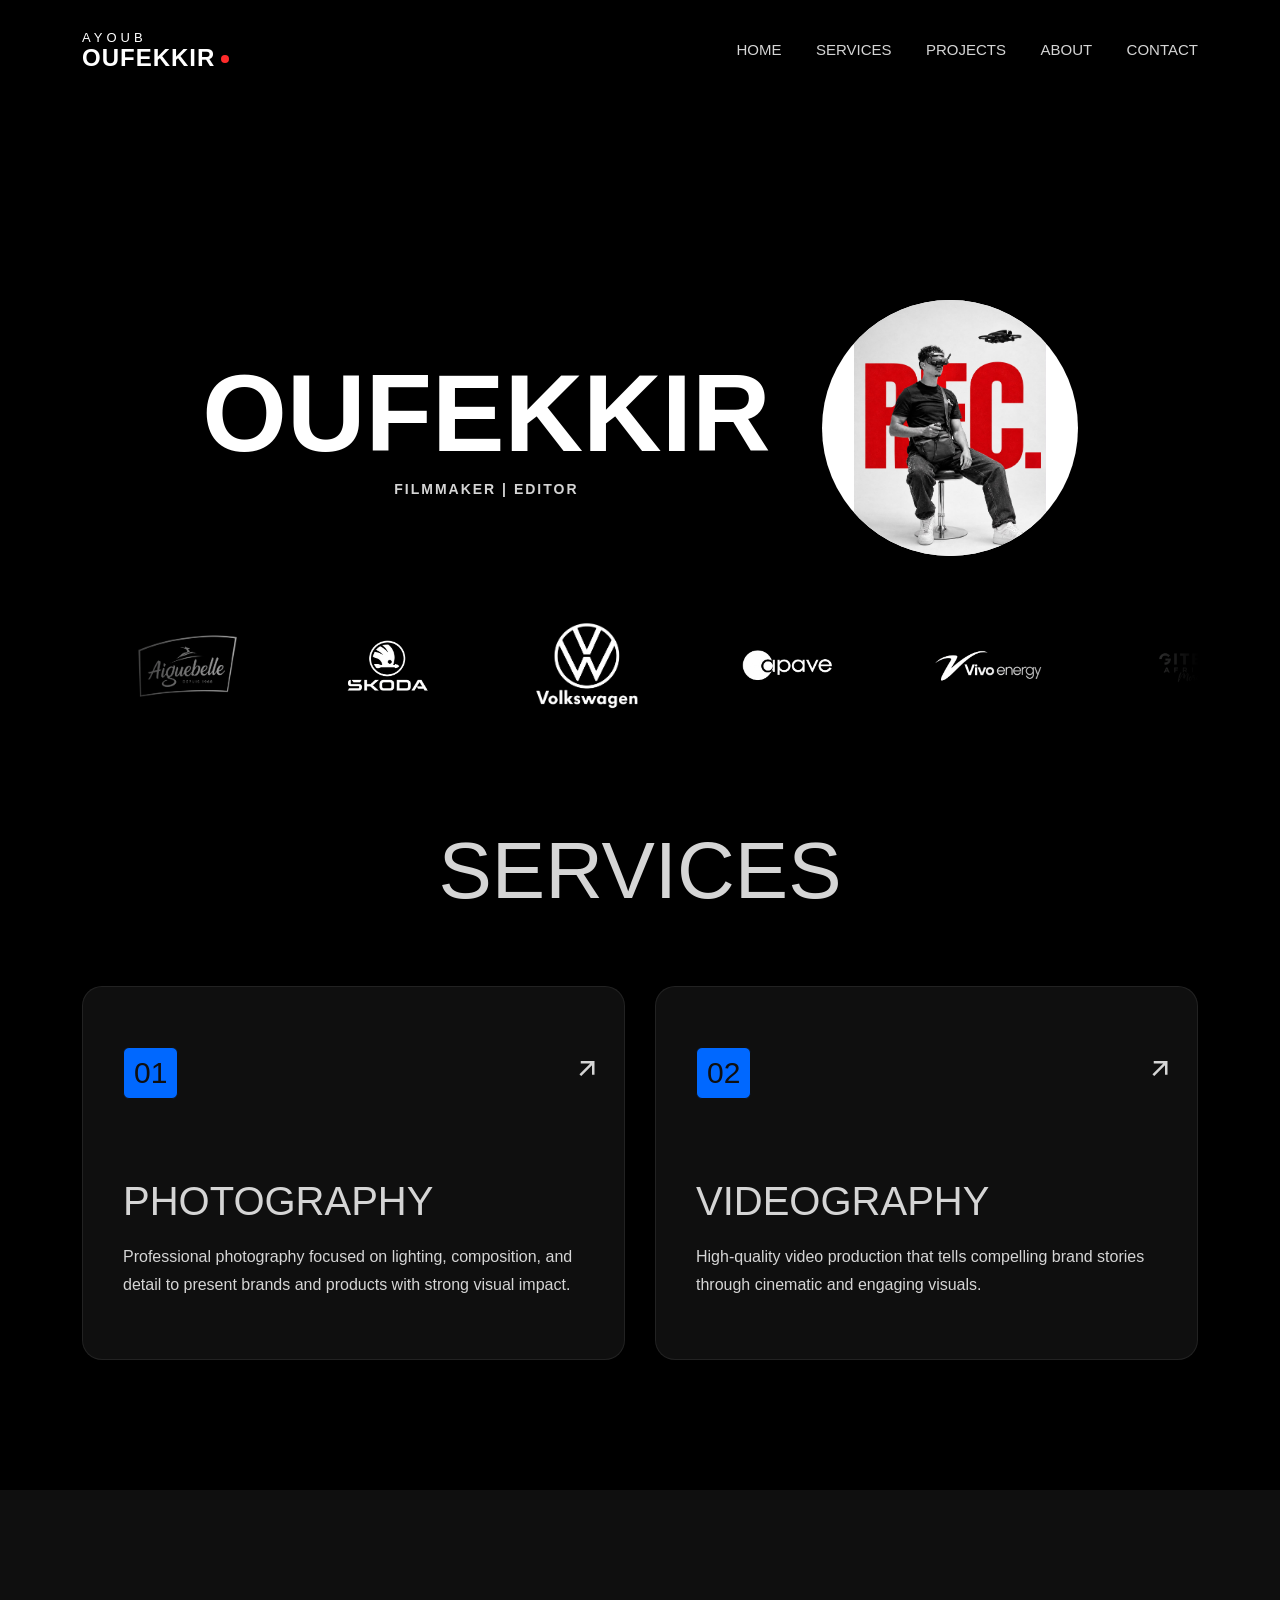
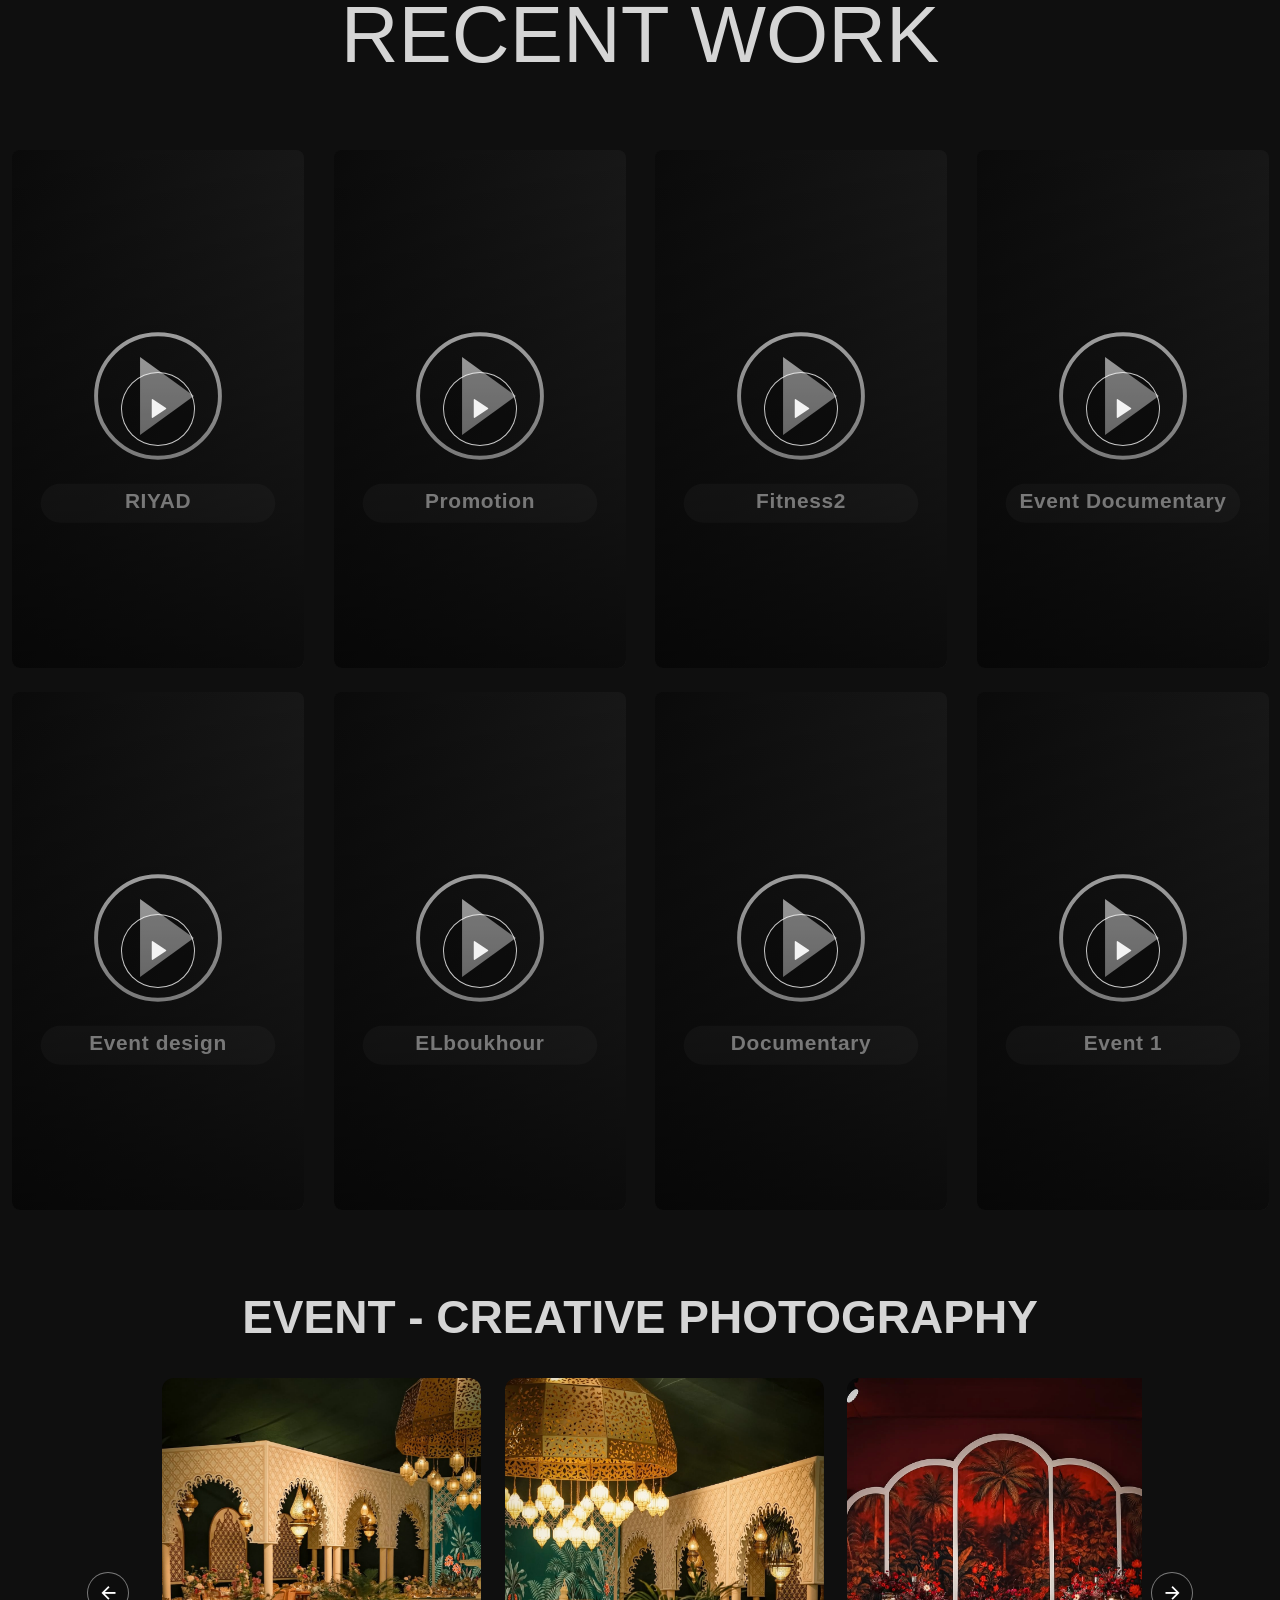
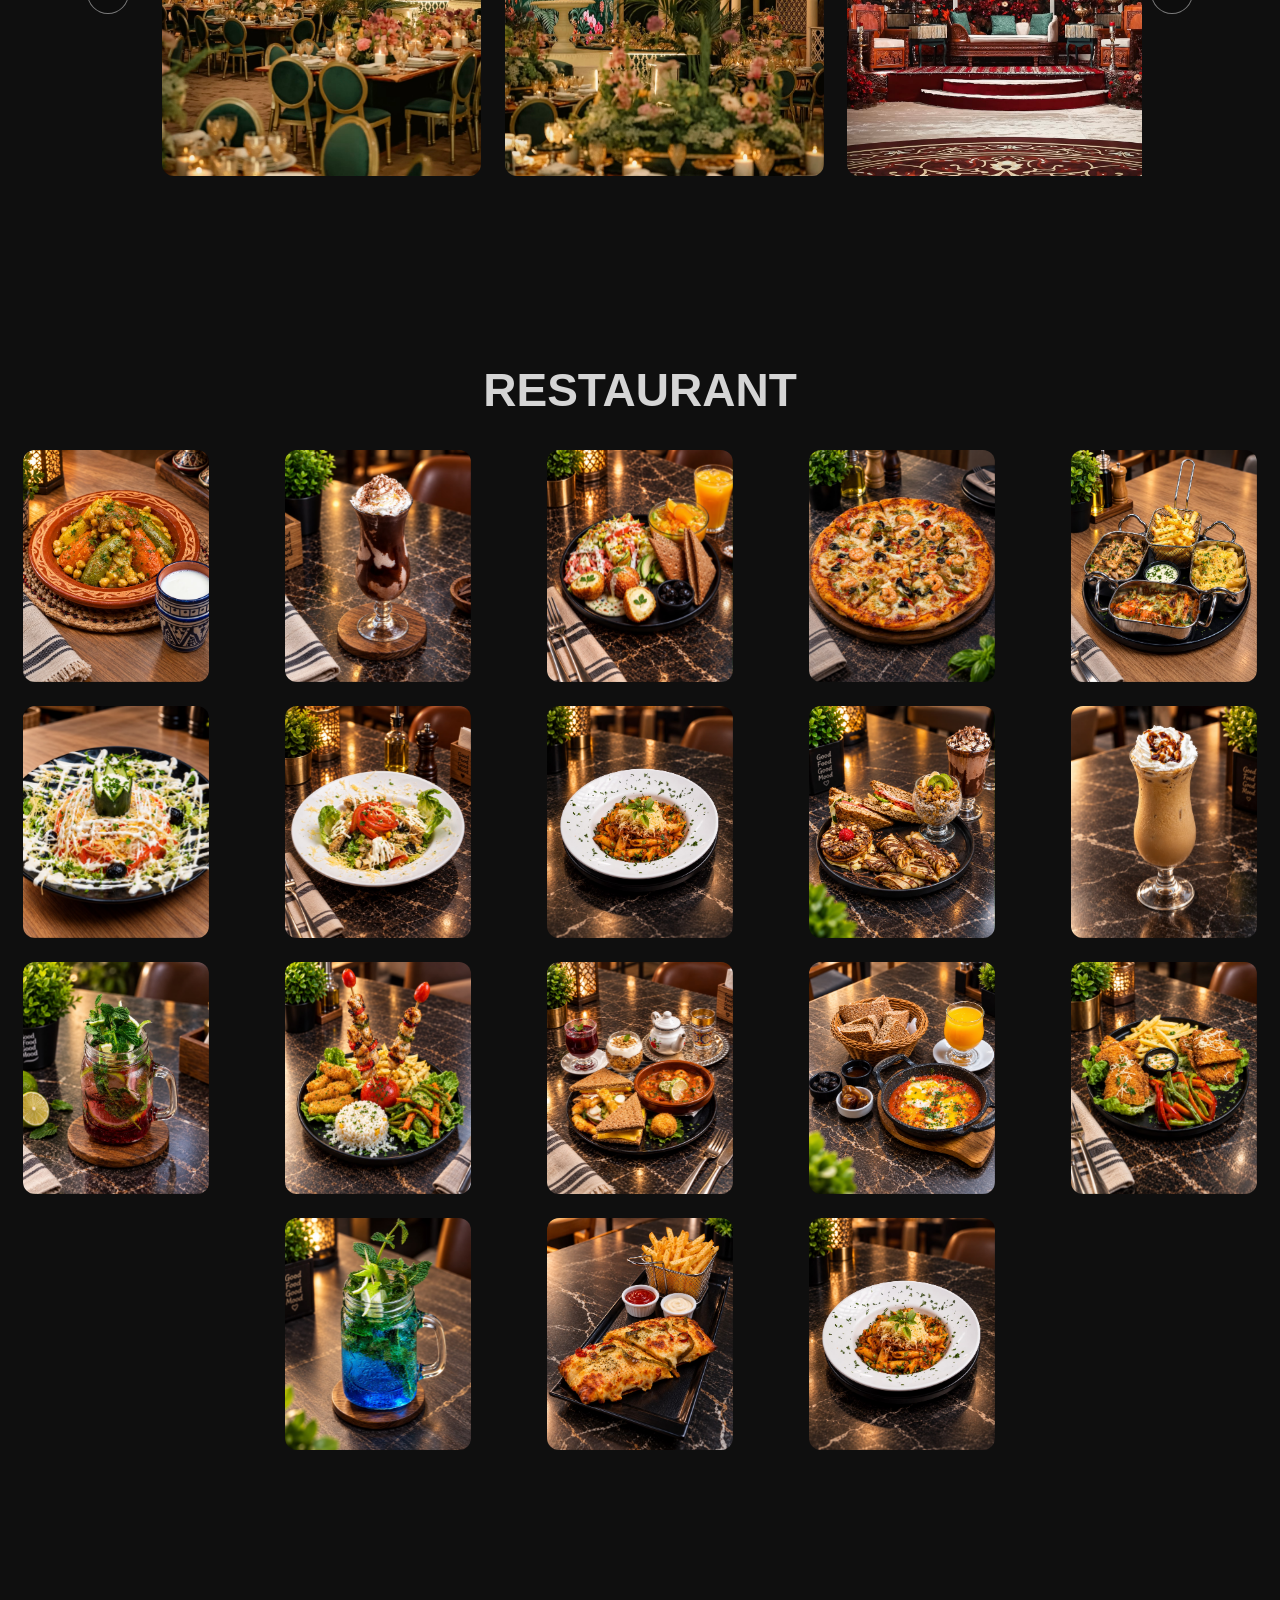
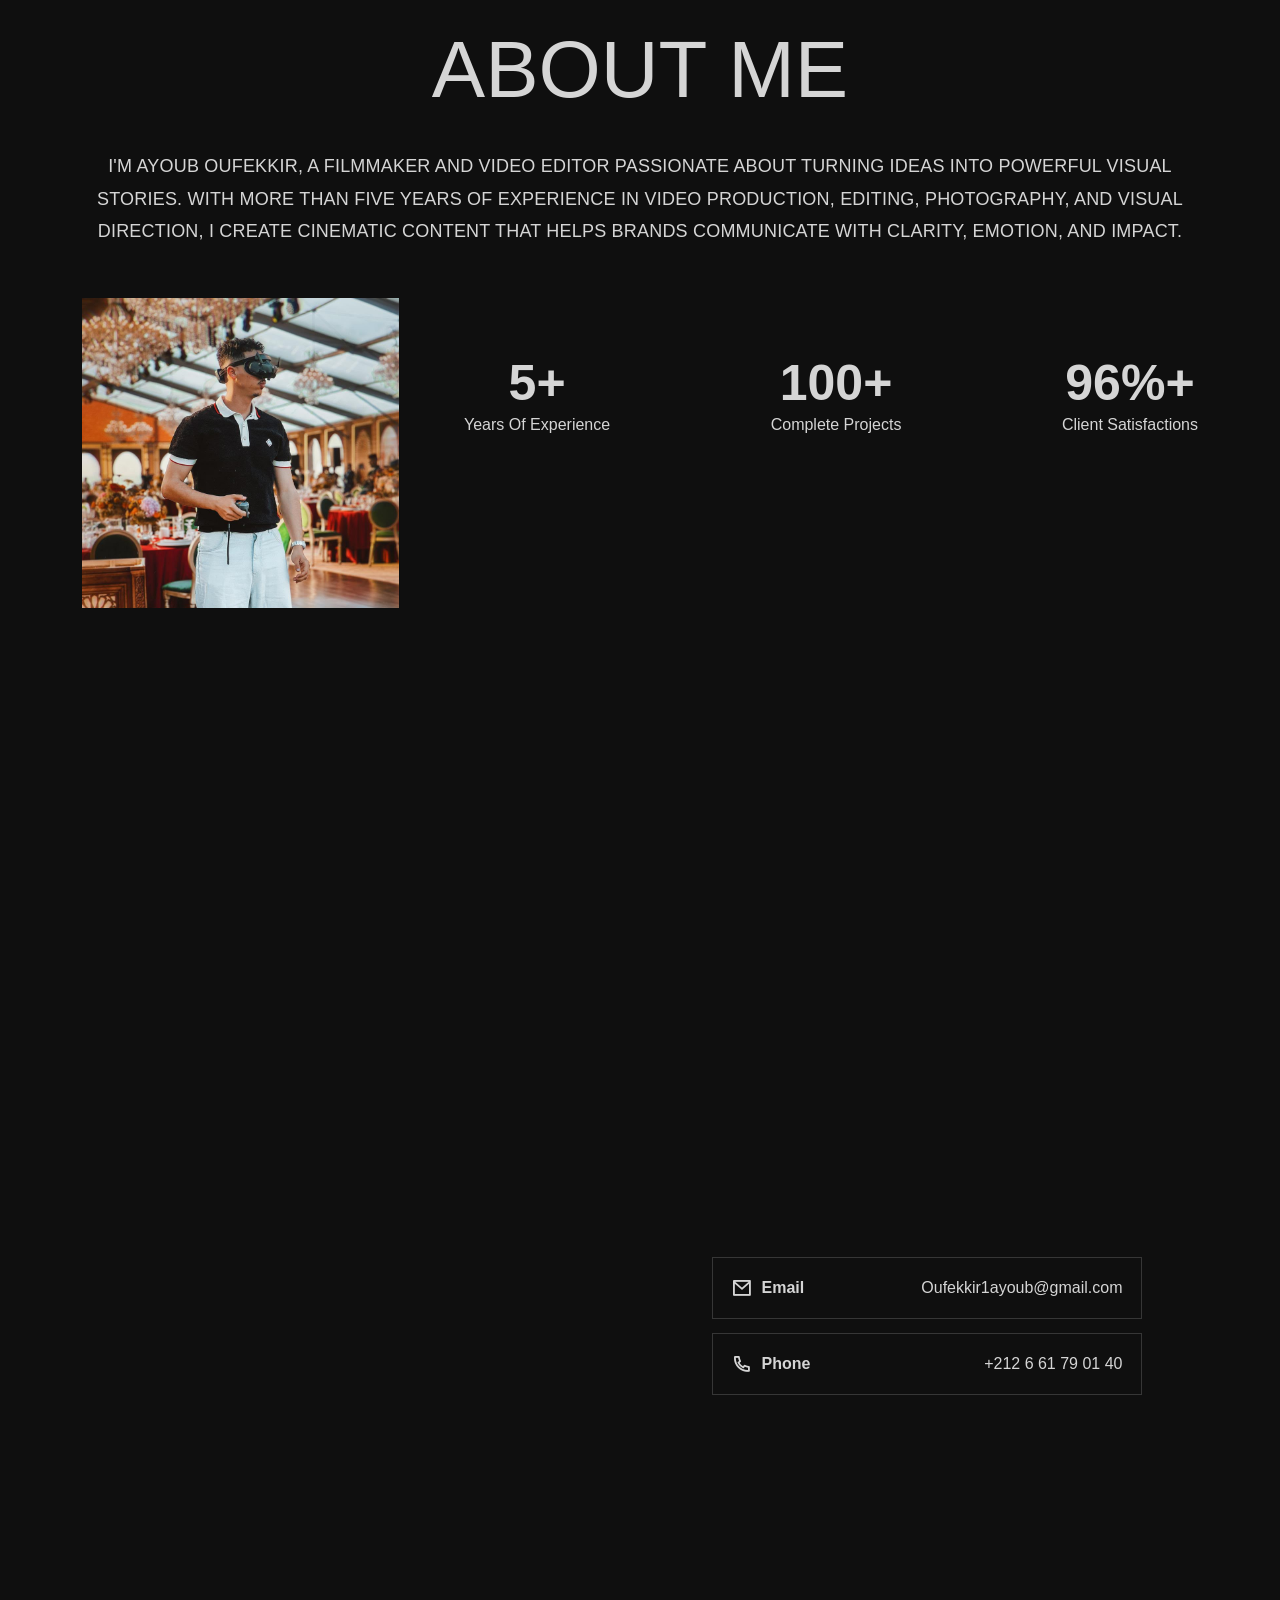
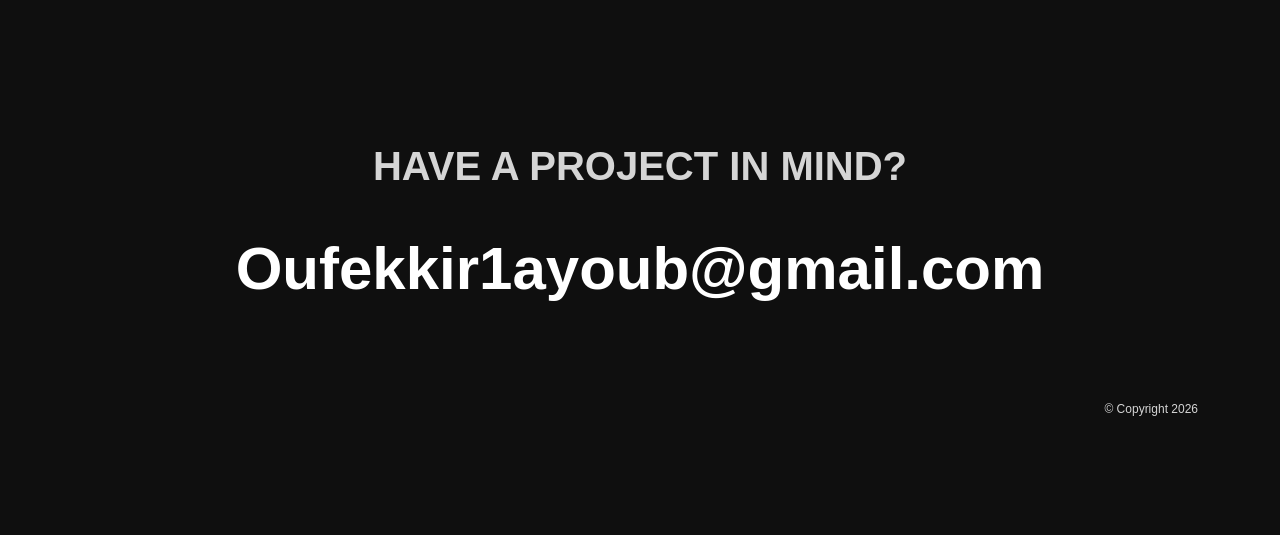
==== commit 22616c2e: "Ajout du projet" ====
--- a/index.html
+++ b/index.html
@@ -1164,7 +1164,7 @@
   }
 
   .restaurant-gallery {
-    grid-template-columns: repeat(3, minmax(0, 1fr)) !important;
+        grid-template-columns: repeat(2, minmax(0, 1fr)) !important;
     gap: clamp(8px, 2.5vw, 12px) !important;
   }
 
@@ -1358,18 +1358,25 @@
 @media (max-width: 767px) {
     .restaurant-carousel { padding: 0 48px; }
     .restaurant-carousel .restaurant-gallery {
+        display: grid !important;
+        grid-template-columns: repeat(2, minmax(0, 1fr)) !important;
+        flex-wrap: wrap !important;
         gap: 12px !important;
-        height: 250px !important;
-        max-height: 250px !important;
+        height: auto !important;
+        max-height: none !important;
+        overflow: visible !important;
     }
     .restaurant-carousel .restaurant-gallery .portfolio-item {
-        width: calc((100% - 24px) / 3) !important;
-        min-width: calc((100% - 24px) / 3) !important;
-        flex-basis: calc((100% - 24px) / 3) !important;
+        width: 100% !important;
+        min-width: 0 !important;
+        flex-basis: auto !important;
     }
-    .restaurant-scroll-button { width: 36px; height: 36px; }
-    .restaurant-scroll-left { left: 2px; }
-    .restaurant-scroll-right { right: 2px; }
+    .restaurant-carousel .restaurant-gallery .photography-box img {
+        height: auto !important;
+        aspect-ratio: auto !important;
+        object-fit: contain !important;
+    }
+    .restaurant-scroll-button { display: none !important; }
 }
 </style>
 
--- a/assets/css/mobilemenu.css
+++ b/assets/css/mobilemenu.css
@@ -0,0 +1,156 @@
+
+/*! #######################################################################
+
+	MeanMenu 2.0.7
+	--------
+
+	To be used with jquery.meanmenu.js by Chris Wharton (http://www.meanthemes.com/plugins/meanmenu/)
+
+####################################################################### */
+
+/* hide the link until viewport size is reached */
+a.meanmenu-reveal {
+	display: none;
+}
+
+/* when under viewport size, .mean-container is added to body */
+.mean-container .mean-bar {
+	float: left;
+	width: 100%;
+	position: relative;
+	background: #070337;
+	padding: 4px 0;
+	min-height: 42px;
+	z-index: 999999;
+}
+
+.mean-container a.meanmenu-reveal {
+	width: 22px;
+	height: 22px;
+	padding: 13px 13px 11px 13px;
+	position: absolute;
+	top: 0;
+	right: 0;
+	cursor: pointer;
+	color: #fff;
+	text-decoration: none;
+	font-size: 16px;
+	text-indent: -9999em;
+	line-height: 22px;
+	font-size: 1px;
+	display: block;
+	font-family: Arial, Helvetica, sans-serif;
+	font-weight: 700;
+}
+
+.mean-container a.meanmenu-reveal span {
+	display: block;
+	background: #fff;
+	height: 3px;
+	margin-top: 3px;
+}
+
+.mean-container .mean-nav {
+	float: left;
+	width: 100%;
+	background: #070337;
+	margin-top: 44px;
+}
+
+.mean-container .mean-nav ul {
+	padding: 0;
+	margin: 0;
+	width: 100%;
+	list-style-type: none;
+}
+
+.mean-container .mean-nav ul li {
+	position: relative;
+	float: left;
+	width: 100%;
+}
+
+.mean-container .mean-nav ul li a {
+	display: block;
+	float: left;
+	width: 90%;
+	padding: 10px 5%;
+	margin: 0;
+	text-align: left;
+	color: #fff;
+	border-top: 1px solid #e0e3ed;
+	text-decoration: none;
+	text-transform: uppercase;
+}
+
+.mean-container .mean-nav ul li li a {
+	width: 80%;
+	padding: 10px 10%;
+	text-shadow: none !important;
+	visibility: visible;
+}
+
+.mean-container .mean-nav ul li.mean-last a {
+	border-bottom: none;
+	margin-bottom: 0;
+}
+
+.mean-container .mean-nav ul li li li a {
+	width: 70%;
+	padding: 10px 15%;
+}
+
+.mean-container .mean-nav ul li li li li a {
+	width: 60%;
+	padding: 10px 20%;
+}
+
+.mean-container .mean-nav ul li li li li li a {
+	width: 50%;
+	padding: 10px 25%;
+}
+
+
+.mean-container .mean-nav ul li a.mean-expand {
+	margin-top: 1px;
+	width: 26px;
+	height: 32px;
+	text-align: center;
+	position: absolute;
+	right: 0;
+	top: 0;
+	z-index: 2;
+	font-weight: 700;
+	background: transparent;
+	border: none !important;
+	font-size: 14px;
+}
+
+
+
+
+.mean-container .mean-push {
+	float: left;
+	width: 100%;
+	padding: 0;
+	margin: 0;
+	clear: both;
+}
+
+.mean-nav .wrapper {
+	width: 100%;
+	padding: 0;
+	margin: 0;
+}
+
+/* Fix for box sizing on Foundation Framework etc. */
+.mean-container .mean-bar, .mean-container .mean-bar * {
+	-webkit-box-sizing: content-box;
+	-moz-box-sizing: content-box;
+	box-sizing: content-box;
+}
+
+
+.mean-remove {
+	display: none !important;
+}
--- a/assets/css/spacing.css
+++ b/assets/css/spacing.css
@@ -0,0 +1,3081 @@
+/*
+* ----------------------------------------------------------------------------------------
+Author       : Tanvir Hossain
+Template Name: Noir - Premium Portfolio Template
+Version      : 1.0                                          
+* ----------------------------------------------------------------------------------------
+*/
+/*
+* ----------------------------------------------------------------------------------------
+*PADDING MARGIN
+* ----------------------------------------------------------------------------------------
+*/
+.p-5 {
+    padding: 5px !important;
+}
+
+.p-10 {
+    padding: 10px;
+}
+
+.p-15 {
+    padding: 15px;
+}
+
+.p-20 {
+    padding: 20px;
+}
+
+.p-25 {
+    padding: 25px;
+}
+
+.p-30 {
+    padding: 30px;
+}
+
+.p-35 {
+    padding: 35px;
+}
+
+.p-40 {
+    padding: 40px;
+}
+
+.p-45 {
+    padding: 45px;
+}
+
+.p-50 {
+    padding: 50px;
+}
+
+.p-55 {
+    padding: 55px;
+}
+
+.p-60 {
+    padding: 60px;
+}
+
+.p-65 {
+    padding: 65px;
+}
+
+.p-70 {
+    padding: 70px;
+}
+
+.p-75 {
+    padding: 75px;
+}
+
+.p-80 {
+    padding: 80px;
+}
+
+.p-85 {
+    padding: 85px;
+}
+
+.p-90 {
+    padding: 90px;
+}
+
+.p-95 {
+    padding: 95px;
+}
+
+.p-100 {
+    padding: 100px;
+}
+
+.p-105 {
+    padding: 105px;
+}
+
+.p-110 {
+    padding: 110px;
+}
+
+.p-115 {
+    padding: 115px;
+}
+
+.p-120 {
+    padding: 120px;
+}
+
+.p-125 {
+    padding: 125px;
+}
+
+.p-130 {
+    padding: 130px;
+}
+
+.p-135 {
+    padding: 135px;
+}
+
+.p-140 {
+    padding: 140px;
+}
+
+.p-145 {
+    padding: 145px;
+}
+
+.p-150 {
+    padding: 150px;
+}
+
+.p-155 {
+    padding: 155px;
+}
+
+.p-160 {
+    padding: 160px;
+}
+
+.p-165 {
+    padding: 165px;
+}
+
+.p-170 {
+    padding: 170px;
+}
+
+.p-175 {
+    padding: 175px;
+}
+
+.p-180 {
+    padding: 180px;
+}
+
+.p-185 {
+    padding: 185px;
+}
+
+.p-190 {
+    padding: 190px;
+}
+
+.p-195 {
+    padding: 195px;
+}
+
+.p-200 {
+    padding: 200px;
+}
+
+.p-205 {
+    padding: 205px;
+}
+
+.p-210 {
+    padding: 210px;
+}
+
+.p-215 {
+    padding: 215px;
+}
+
+.p-220 {
+    padding: 220px;
+}
+
+.p-225 {
+    padding: 225px;
+}
+
+.p-230 {
+    padding: 230px;
+}
+
+.p-235 {
+    padding: 235px;
+}
+
+.p-240 {
+    padding: 240px;
+}
+
+.p-245 {
+    padding: 245px;
+}
+
+.p-250 {
+    padding: 250px;
+}
+
+/* Padding Top */
+.pt-5,
+.py-5 {
+    padding-top: 5px !important;
+}
+
+.pt-10,
+.py-10 {
+    padding-top: 10px;
+}
+
+.pt-15,
+.py-15 {
+    padding-top: 15px;
+}
+
+.pt-20,
+.py-20 {
+    padding-top: 20px;
+}
+
+.pt-25,
+.py-25 {
+    padding-top: 25px;
+}
+
+.pt-30,
+.py-30 {
+    padding-top: 30px;
+}
+
+.pt-35,
+.py-35 {
+    padding-top: 35px;
+}
+
+.pt-40,
+.py-40 {
+    padding-top: 40px;
+}
+
+.pt-45,
+.py-45 {
+    padding-top: 45px;
+}
+
+.pt-50,
+.py-50 {
+    padding-top: 50px;
+}
+
+.pt-55,
+.py-55 {
+    padding-top: 55px;
+}
+
+.pt-60,
+.py-60 {
+    padding-top: 60px;
+}
+
+.pt-65,
+.py-65 {
+    padding-top: 65px;
+}
+
+.pt-70,
+.py-70 {
+    padding-top: 70px;
+}
+
+.pt-75,
+.py-75 {
+    padding-top: 75px;
+}
+
+.pt-80,
+.py-80 {
+    padding-top: 80px;
+}
+
+.pt-85,
+.py-85 {
+    padding-top: 85px;
+}
+
+.pt-90,
+.py-90 {
+    padding-top: 90px;
+}
+
+.pt-95,
+.py-95 {
+    padding-top: 95px;
+}
+
+.pt-100,
+.py-100 {
+    padding-top: 100px;
+}
+
+.pt-105,
+.py-105 {
+    padding-top: 105px;
+}
+
+.pt-110,
+.py-110 {
+    padding-top: 110px;
+}
+
+.pt-115,
+.py-115 {
+    padding-top: 115px;
+}
+
+.pt-120,
+.py-120 {
+    padding-top: 120px;
+}
+
+.pt-125,
+.py-125 {
+    padding-top: 125px;
+}
+
+.pt-130,
+.py-130 {
+    padding-top: 130px;
+}
+
+.pt-135,
+.py-135 {
+    padding-top: 135px;
+}
+
+.pt-140,
+.py-140 {
+    padding-top: 140px;
+}
+
+.pt-145,
+.py-145 {
+    padding-top: 145px;
+}
+
+.pt-150,
+.py-150 {
+    padding-top: 150px;
+}
+
+.pt-155,
+.py-155 {
+    padding-top: 155px;
+}
+
+.pt-160,
+.py-160 {
+    padding-top: 160px;
+}
+
+.pt-165,
+.py-165 {
+    padding-top: 165px;
+}
+
+.pt-170,
+.py-170 {
+    padding-top: 170px;
+}
+
+.pt-175,
+.py-175 {
+    padding-top: 175px;
+}
+
+.pt-180,
+.py-180 {
+    padding-top: 180px;
+}
+
+.pt-185,
+.py-185 {
+    padding-top: 185px;
+}
+
+.pt-190,
+.py-190 {
+    padding-top: 190px;
+}
+
+.pt-195,
+.py-195 {
+    padding-top: 195px;
+}
+
+.pt-200,
+.py-200 {
+    padding-top: 200px;
+}
+
+.pt-205,
+.py-205 {
+    padding-top: 205px;
+}
+
+.pt-210,
+.py-210 {
+    padding-top: 210px;
+}
+
+.pt-215,
+.py-215 {
+    padding-top: 215px;
+}
+
+.pt-220,
+.py-220 {
+    padding-top: 220px;
+}
+
+.pt-225,
+.py-225 {
+    padding-top: 225px;
+}
+
+.pt-230,
+.py-230 {
+    padding-top: 230px;
+}
+
+.pt-235,
+.py-235 {
+    padding-top: 235px;
+}
+
+.pt-240,
+.py-240 {
+    padding-top: 240px;
+}
+
+.pt-245,
+.py-245 {
+    padding-top: 245px;
+}
+
+.pt-250,
+.py-250 {
+    padding-top: 250px;
+}
+
+/* Padding Bottom */
+.pb-5,
+.py-5 {
+    padding-bottom: 5px !important;
+}
+
+.pb-10,
+.py-10 {
+    padding-bottom: 10px;
+}
+
+.pb-15,
+.py-15 {
+    padding-bottom: 15px;
+}
+
+.pb-20,
+.py-20 {
+    padding-bottom: 20px;
+}
+
+.pb-25,
+.py-25 {
+    padding-bottom: 25px;
+}
+
+.pb-30,
+.py-30 {
+    padding-bottom: 30px;
+}
+
+.pb-35,
+.py-35 {
+    padding-bottom: 35px;
+}
+
+.pb-40,
+.py-40 {
+    padding-bottom: 40px;
+}
+
+.pb-45,
+.py-45 {
+    padding-bottom: 45px;
+}
+
+.pb-50,
+.py-50 {
+    padding-bottom: 50px;
+}
+
+.pb-55,
+.py-55 {
+    padding-bottom: 55px;
+}
+
+.pb-60,
+.py-60 {
+    padding-bottom: 60px;
+}
+
+.pb-65,
+.py-65 {
+    padding-bottom: 65px;
+}
+
+.pb-70,
+.py-70 {
+    padding-bottom: 70px;
+}
+
+.pb-75,
+.py-75 {
+    padding-bottom: 75px;
+}
+
+.pb-80,
+.py-80 {
+    padding-bottom: 80px;
+}
+
+.pb-85,
+.py-85 {
+    padding-bottom: 85px;
+}
+
+.pb-90,
+.py-90 {
+    padding-bottom: 90px;
+}
+
+.pb-95,
+.py-95 {
+    padding-bottom: 95px;
+}
+
+.pb-100,
+.py-100 {
+    padding-bottom: 100px;
+}
+
+.pb-105,
+.py-105 {
+    padding-bottom: 105px;
+}
+
+.pb-110,
+.py-110 {
+    padding-bottom: 110px;
+}
+
+.pb-115,
+.py-115 {
+    padding-bottom: 115px;
+}
+
+.pb-120,
+.py-120 {
+    padding-bottom: 120px;
+}
+
+.pb-125,
+.py-125 {
+    padding-bottom: 125px;
+}
+
+.pb-130,
+.py-130 {
+    padding-bottom: 130px;
+}
+
+.pb-135,
+.py-135 {
+    padding-bottom: 135px;
+}
+
+.pb-140,
+.py-140 {
+    padding-bottom: 140px;
+}
+
+.pb-145,
+.py-145 {
+    padding-bottom: 145px;
+}
+
+.pb-150,
+.py-150 {
+    padding-bottom: 150px;
+}
+
+.pb-155,
+.py-155 {
+    padding-bottom: 155px;
+}
+
+.pb-160,
+.py-160 {
+    padding-bottom: 160px;
+}
+
+.pb-165,
+.py-165 {
+    padding-bottom: 165px;
+}
+
+.pb-170,
+.py-170 {
+    padding-bottom: 170px;
+}
+
+.pb-175,
+.py-175 {
+    padding-bottom: 175px;
+}
+
+.pb-180,
+.py-180 {
+    padding-bottom: 180px;
+}
+
+.pb-185,
+.py-185 {
+    padding-bottom: 185px;
+}
+
+.pb-190,
+.py-190 {
+    padding-bottom: 190px;
+}
+
+.pb-195,
+.py-195 {
+    padding-bottom: 195px;
+}
+
+.pb-200,
+.py-200 {
+    padding-bottom: 200px;
+}
+
+.pb-205,
+.py-205 {
+    padding-bottom: 205px;
+}
+
+.pb-210,
+.py-210 {
+    padding-bottom: 210px;
+}
+
+.pb-215,
+.py-215 {
+    padding-bottom: 215px;
+}
+
+.pb-220,
+.py-220 {
+    padding-bottom: 220px;
+}
+
+.pb-225,
+.py-225 {
+    padding-bottom: 225px;
+}
+
+.pb-230,
+.py-230 {
+    padding-bottom: 230px;
+}
+
+.pb-235,
+.py-235 {
+    padding-bottom: 235px;
+}
+
+.pb-240,
+.py-240 {
+    padding-bottom: 240px;
+}
+
+.pb-245,
+.py-245 {
+    padding-bottom: 245px;
+}
+
+.pb-250,
+.py-250 {
+    padding-bottom: 250px;
+}
+
+/* Margin Around */
+.m-5 {
+    margin: 5px !important;
+}
+
+.m-10 {
+    margin: 10px;
+}
+
+.m-15 {
+    margin: 15px;
+}
+
+.m-20 {
+    margin: 20px;
+}
+
+.m-25 {
+    margin: 25px;
+}
+
+.m-30 {
+    margin: 30px;
+}
+
+.m-35 {
+    margin: 35px;
+}
+
+.m-40 {
+    margin: 40px;
+}
+
+.m-45 {
+    margin: 45px;
+}
+
+.m-50 {
+    margin: 50px;
+}
+
+.m-55 {
+    margin: 55px;
+}
+
+.m-60 {
+    margin: 60px;
+}
+
+.m-65 {
+    margin: 65px;
+}
+
+.m-70 {
+    margin: 70px;
+}
+
+.m-75 {
+    margin: 75px;
+}
+
+.m-80 {
+    margin: 80px;
+}
+
+.m-85 {
+    margin: 85px;
+}
+
+.m-90 {
+    margin: 90px;
+}
+
+.m-95 {
+    margin: 95px;
+}
+
+.m-100 {
+    margin: 100px;
+}
+
+.m-105 {
+    margin: 105px;
+}
+
+.m-110 {
+    margin: 110px;
+}
+
+.m-115 {
+    margin: 115px;
+}
+
+.m-120 {
+    margin: 120px;
+}
+
+.m-125 {
+    margin: 125px;
+}
+
+.m-130 {
+    margin: 130px;
+}
+
+.m-135 {
+    margin: 135px;
+}
+
+.m-140 {
+    margin: 140px;
+}
+
+.m-145 {
+    margin: 145px;
+}
+
+.m-150 {
+    margin: 150px;
+}
+
+.m-155 {
+    margin: 155px;
+}
+
+.m-160 {
+    margin: 160px;
+}
+
+.m-165 {
+    margin: 165px;
+}
+
+.m-170 {
+    margin: 170px;
+}
+
+.m-175 {
+    margin: 175px;
+}
+
+.m-180 {
+    margin: 180px;
+}
+
+.m-185 {
+    margin: 185px;
+}
+
+.m-190 {
+    margin: 190px;
+}
+
+.m-195 {
+    margin: 195px;
+}
+
+.m-200 {
+    margin: 200px;
+}
+
+.m-205 {
+    margin: 205px;
+}
+
+.m-210 {
+    margin: 210px;
+}
+
+.m-215 {
+    margin: 215px;
+}
+
+.m-220 {
+    margin: 220px;
+}
+
+.m-225 {
+    margin: 225px;
+}
+
+.m-230 {
+    margin: 230px;
+}
+
+.m-235 {
+    margin: 235px;
+}
+
+.m-240 {
+    margin: 240px;
+}
+
+.m-245 {
+    margin: 245px;
+}
+
+.m-250 {
+    margin: 250px;
+}
+
+/* Margin Top */
+.mt-5,
+.my-5 {
+    margin-top: 5px !important;
+}
+
+.mt-10,
+.my-10 {
+    margin-top: 10px;
+}
+
+.mt-15,
+.my-15 {
+    margin-top: 15px;
+}
+
+.mt-20,
+.my-20 {
+    margin-top: 20px;
+}
+
+.mt-25,
+.my-25 {
+    margin-top: 25px;
+}
+
+.mt-30,
+.my-30 {
+    margin-top: 30px;
+}
+
+.mt-35,
+.my-35 {
+    margin-top: 35px;
+}
+
+.mt-40,
+.my-40 {
+    margin-top: 40px;
+}
+
+.mt-45,
+.my-45 {
+    margin-top: 45px;
+}
+
+.mt-50,
+.my-50 {
+    margin-top: 50px;
+}
+
+.mt-55,
+.my-55 {
+    margin-top: 55px;
+}
+
+.mt-60,
+.my-60 {
+    margin-top: 60px;
+}
+
+.mt-65,
+.my-65 {
+    margin-top: 65px;
+}
+
+.mt-70,
+.my-70 {
+    margin-top: 70px;
+}
+
+.mt-75,
+.my-75 {
+    margin-top: 75px;
+}
+
+.mt-80,
+.my-80 {
+    margin-top: 80px;
+}
+
+.mt-85,
+.my-85 {
+    margin-top: 85px;
+}
+
+.mt-90,
+.my-90 {
+    margin-top: 90px;
+}
+
+.mt-95,
+.my-95 {
+    margin-top: 95px;
+}
+
+.mt-100,
+.my-100 {
+    margin-top: 100px;
+}
+
+.mt-105,
+.my-105 {
+    margin-top: 105px;
+}
+
+.mt-110,
+.my-110 {
+    margin-top: 110px;
+}
+
+.mt-115,
+.my-115 {
+    margin-top: 115px;
+}
+
+.mt-120,
+.my-120 {
+    margin-top: 120px;
+}
+
+.mt-125,
+.my-125 {
+    margin-top: 125px;
+}
+
+.mt-130,
+.my-130 {
+    margin-top: 130px;
+}
+
+.mt-135,
+.my-135 {
+    margin-top: 135px;
+}
+
+.mt-140,
+.my-140 {
+    margin-top: 140px;
+}
+
+.mt-145,
+.my-145 {
+    margin-top: 145px;
+}
+
+.mt-150,
+.my-150 {
+    margin-top: 150px;
+}
+
+.mt-155,
+.my-155 {
+    margin-top: 155px;
+}
+
+.mt-160,
+.my-160 {
+    margin-top: 160px;
+}
+
+.mt-165,
+.my-165 {
+    margin-top: 165px;
+}
+
+.mt-170,
+.my-170 {
+    margin-top: 170px;
+}
+
+.mt-175,
+.my-175 {
+    margin-top: 175px;
+}
+
+.mt-180,
+.my-180 {
+    margin-top: 180px;
+}
+
+.mt-185,
+.my-185 {
+    margin-top: 185px;
+}
+
+.mt-190,
+.my-190 {
+    margin-top: 190px;
+}
+
+.mt-195,
+.my-195 {
+    margin-top: 195px;
+}
+
+.mt-200,
+.my-200 {
+    margin-top: 200px;
+}
+
+.mt-205,
+.my-205 {
+    margin-top: 205px;
+}
+
+.mt-210,
+.my-210 {
+    margin-top: 210px;
+}
+
+.mt-215,
+.my-215 {
+    margin-top: 215px;
+}
+
+.mt-220,
+.my-220 {
+    margin-top: 220px;
+}
+
+.mt-225,
+.my-225 {
+    margin-top: 225px;
+}
+
+.mt-230,
+.my-230 {
+    margin-top: 230px;
+}
+
+.mt-235,
+.my-235 {
+    margin-top: 235px;
+}
+
+.mt-240,
+.my-240 {
+    margin-top: 240px;
+}
+
+.mt-245,
+.my-245 {
+    margin-top: 245px;
+}
+
+.mt-250,
+.my-250 {
+    margin-top: 250px;
+}
+
+/* Margin Bottom */
+.mb-5,
+.my-5 {
+    margin-bottom: 5px !important;
+}
+
+.mb-10,
+.my-10 {
+    margin-bottom: 10px;
+}
+
+.mb-15,
+.my-15 {
+    margin-bottom: 15px;
+}
+
+.mb-20,
+.my-20 {
+    margin-bottom: 20px;
+}
+
+.mb-25,
+.my-25 {
+    margin-bottom: 25px;
+}
+
+.mb-30,
+.my-30 {
+    margin-bottom: 30px;
+}
+
+.mb-35,
+.my-35 {
+    margin-bottom: 35px;
+}
+
+.mb-40,
+.my-40 {
+    margin-bottom: 40px;
+}
+
+.mb-45,
+.my-45 {
+    margin-bottom: 45px;
+}
+
+.mb-50,
+.my-50 {
+    margin-bottom: 50px;
+}
+
+.mb-55,
+.my-55 {
+    margin-bottom: 55px;
+}
+
+.mb-60,
+.my-60 {
+    margin-bottom: 60px;
+}
+
+.mb-65,
+.my-65 {
+    margin-bottom: 65px;
+}
+
+.mb-70,
+.my-70 {
+    margin-bottom: 70px;
+}
+
+.mb-75,
+.my-75 {
+    margin-bottom: 75px;
+}
+
+.mb-80,
+.my-80 {
+    margin-bottom: 80px;
+}
+
+.mb-85,
+.my-85 {
+    margin-bottom: 85px;
+}
+
+.mb-90,
+.my-90 {
+    margin-bottom: 90px;
+}
+
+.mb-95,
+.my-95 {
+    margin-bottom: 95px;
+}
+
+.mb-100,
+.my-100 {
+    margin-bottom: 100px;
+}
+
+.mb-105,
+.my-105 {
+    margin-bottom: 105px;
+}
+
+.mb-110,
+.my-110 {
+    margin-bottom: 110px;
+}
+
+.mb-115,
+.my-115 {
+    margin-bottom: 115px;
+}
+
+.mb-120,
+.my-120 {
+    margin-bottom: 120px;
+}
+
+.mb-125,
+.my-125 {
+    margin-bottom: 125px;
+}
+
+.mb-130,
+.my-130 {
+    margin-bottom: 130px;
+}
+
+.mb-135,
+.my-135 {
+    margin-bottom: 135px;
+}
+
+.mb-140,
+.my-140 {
+    margin-bottom: 140px;
+}
+
+.mb-145,
+.my-145 {
+    margin-bottom: 145px;
+}
+
+.mb-150,
+.my-150 {
+    margin-bottom: 150px;
+}
+
+.mb-155,
+.my-155 {
+    margin-bottom: 155px;
+}
+
+.mb-160,
+.my-160 {
+    margin-bottom: 160px;
+}
+
+.mb-165,
+.my-165 {
+    margin-bottom: 165px;
+}
+
+.mb-170,
+.my-170 {
+    margin-bottom: 170px;
+}
+
+.mb-175,
+.my-175 {
+    margin-bottom: 175px;
+}
+
+.mb-180,
+.my-180 {
+    margin-bottom: 180px;
+}
+
+.mb-185,
+.my-185 {
+    margin-bottom: 185px;
+}
+
+.mb-190,
+.my-190 {
+    margin-bottom: 190px;
+}
+
+.mb-195,
+.my-195 {
+    margin-bottom: 195px;
+}
+
+.mb-200,
+.my-200 {
+    margin-bottom: 200px;
+}
+
+.mb-205,
+.my-205 {
+    margin-bottom: 205px;
+}
+
+.mb-210,
+.my-210 {
+    margin-bottom: 210px;
+}
+
+.mb-215,
+.my-215 {
+    margin-bottom: 215px;
+}
+
+.mb-220,
+.my-220 {
+    margin-bottom: 220px;
+}
+
+.mb-225,
+.my-225 {
+    margin-bottom: 225px;
+}
+
+.mb-230,
+.my-230 {
+    margin-bottom: 230px;
+}
+
+.mb-235,
+.my-235 {
+    margin-bottom: 235px;
+}
+
+.mb-240,
+.my-240 {
+    margin-bottom: 240px;
+}
+
+.mb-245,
+.my-245 {
+    margin-bottom: 245px;
+}
+
+.mb-250,
+.my-250 {
+    margin-bottom: 250px;
+}
+
+/* Responsive Padding Margin */
+@media only screen and (max-width: 991px) {
+
+    /* Padding Around */
+    .rp-0 {
+        padding: 0px !important;
+    }
+
+    .rp-5 {
+        padding: 5px !important;
+    }
+
+    .rp-10 {
+        padding: 10px;
+    }
+
+    .rp-15 {
+        padding: 15px;
+    }
+
+    .rp-20 {
+        padding: 20px;
+    }
+
+    .rp-25 {
+        padding: 25px;
+    }
+
+    .rp-30 {
+        padding: 30px;
+    }
+
+    .rp-35 {
+        padding: 35px;
+    }
+
+    .rp-40 {
+        padding: 40px;
+    }
+
+    .rp-45 {
+        padding: 45px;
+    }
+
+    .rp-50 {
+        padding: 50px;
+    }
+
+    .rp-55 {
+        padding: 55px;
+    }
+
+    .rp-60 {
+        padding: 60px;
+    }
+
+    .rp-65 {
+        padding: 65px;
+    }
+
+    .rp-70 {
+        padding: 70px;
+    }
+
+    .rp-75 {
+        padding: 75px;
+    }
+
+    .rp-80 {
+        padding: 80px;
+    }
+
+    .rp-85 {
+        padding: 85px;
+    }
+
+    .rp-90 {
+        padding: 90px;
+    }
+
+    .rp-95 {
+        padding: 95px;
+    }
+
+    .rp-100 {
+        padding: 100px;
+    }
+
+    .rp-105 {
+        padding: 105px;
+    }
+
+    .rp-110 {
+        padding: 110px;
+    }
+
+    .rp-115 {
+        padding: 115px;
+    }
+
+    .rp-120 {
+        padding: 120px;
+    }
+
+    .rp-125 {
+        padding: 125px;
+    }
+
+    .rp-130 {
+        padding: 130px;
+    }
+
+    .rp-135 {
+        padding: 135px;
+    }
+
+    .rp-140 {
+        padding: 140px;
+    }
+
+    .rp-145 {
+        padding: 145px;
+    }
+
+    .rp-150 {
+        padding: 150px;
+    }
+
+    /* Padding Top */
+    .rpt-0,
+    .rpy-0 {
+        padding-top: 0px !important;
+    }
+
+    .rpt-5,
+    .rpy-5 {
+        padding-top: 5px !important;
+    }
+
+    .rpt-10,
+    .rpy-10 {
+        padding-top: 10px;
+    }
+
+    .rpt-15,
+    .rpy-15 {
+        padding-top: 15px;
+    }
+
+    .rpt-20,
+    .rpy-20 {
+        padding-top: 20px;
+    }
+
+    .rpt-25,
+    .rpy-25 {
+        padding-top: 25px;
+    }
+
+    .rpt-30,
+    .rpy-30 {
+        padding-top: 30px;
+    }
+
+    .rpt-35,
+    .rpy-35 {
+        padding-top: 35px;
+    }
+
+    .rpt-40,
+    .rpy-40 {
+        padding-top: 40px;
+    }
+
+    .rpt-45,
+    .rpy-45 {
+        padding-top: 45px;
+    }
+
+    .rpt-50,
+    .rpy-50 {
+        padding-top: 50px;
+    }
+
+    .rpt-55,
+    .rpy-55 {
+        padding-top: 55px;
+    }
+
+    .rpt-60,
+    .rpy-60 {
+        padding-top: 60px;
+    }
+
+    .rpt-65,
+    .rpy-65 {
+        padding-top: 65px;
+    }
+
+    .rpt-70,
+    .rpy-70 {
+        padding-top: 70px;
+    }
+
+    .rpt-75,
+    .rpy-75 {
+        padding-top: 75px;
+    }
+
+    .rpt-80,
+    .rpy-80 {
+        padding-top: 80px;
+    }
+
+    .rpt-85,
+    .rpy-85 {
+        padding-top: 85px;
+    }
+
+    .rpt-90,
+    .rpy-90 {
+        padding-top: 90px;
+    }
+
+    .rpt-95,
+    .rpy-95 {
+        padding-top: 95px;
+    }
+
+    .rpt-100,
+    .rpy-100 {
+        padding-top: 100px;
+    }
+
+    .rpt-105,
+    .rpy-105 {
+        padding-top: 105px;
+    }
+
+    .rpt-110,
+    .rpy-110 {
+        padding-top: 110px;
+    }
+
+    .rpt-115,
+    .rpy-115 {
+        padding-top: 115px;
+    }
+
+    .rpt-120,
+    .rpy-120 {
+        padding-top: 120px;
+    }
+
+    .rpt-125,
+    .rpy-125 {
+        padding-top: 125px;
+    }
+
+    .rpt-130,
+    .rpy-130 {
+        padding-top: 130px;
+    }
+
+    .rpt-135,
+    .rpy-135 {
+        padding-top: 135px;
+    }
+
+    .rpt-140,
+    .rpy-140 {
+        padding-top: 140px;
+    }
+
+    .rpt-145,
+    .rpy-145 {
+        padding-top: 145px;
+    }
+
+    .rpt-150,
+    .rpy-150 {
+        padding-top: 150px;
+    }
+
+    /* Padding Bottom */
+    .rpb-0,
+    .rpy-0 {
+        padding-bottom: 0px !important;
+    }
+
+    .rpb-5,
+    .rpy-5 {
+        padding-bottom: 5px !important;
+    }
+
+    .rpb-10,
+    .rpy-10 {
+        padding-bottom: 10px;
+    }
+
+    .rpb-15,
+    .rpy-15 {
+        padding-bottom: 15px;
+    }
+
+    .rpb-20,
+    .rpy-20 {
+        padding-bottom: 20px;
+    }
+
+    .rpb-25,
+    .rpy-25 {
+        padding-bottom: 25px;
+    }
+
+    .rpb-30,
+    .rpy-30 {
+        padding-bottom: 30px;
+    }
+
+    .rpb-35,
+    .rpy-35 {
+        padding-bottom: 35px;
+    }
+
+    .rpb-40,
+    .rpy-40 {
+        padding-bottom: 40px;
+    }
+
+    .rpb-45,
+    .rpy-45 {
+        padding-bottom: 45px;
+    }
+
+    .rpb-50,
+    .rpy-50 {
+        padding-bottom: 50px;
+    }
+
+    .rpb-55,
+    .rpy-55 {
+        padding-bottom: 55px;
+    }
+
+    .rpb-60,
+    .rpy-60 {
+        padding-bottom: 60px;
+    }
+
+    .rpb-65,
+    .rpy-65 {
+        padding-bottom: 65px;
+    }
+
+    .rpb-70,
+    .rpy-70 {
+        padding-bottom: 70px;
+    }
+
+    .rpb-75,
+    .rpy-75 {
+        padding-bottom: 75px;
+    }
+
+    .rpb-80,
+    .rpy-80 {
+        padding-bottom: 80px;
+    }
+
+    .rpb-85,
+    .rpy-85 {
+        padding-bottom: 85px;
+    }
+
+    .rpb-90,
+    .rpy-90 {
+        padding-bottom: 90px;
+    }
+
+    .rpb-95,
+    .rpy-95 {
+        padding-bottom: 95px;
+    }
+
+    .rpb-100,
+    .rpy-100 {
+        padding-bottom: 100px;
+    }
+
+    .rpb-105,
+    .rpy-105 {
+        padding-bottom: 105px;
+    }
+
+    .rpb-110,
+    .rpy-110 {
+        padding-bottom: 110px;
+    }
+
+    .rpb-115,
+    .rpy-115 {
+        padding-bottom: 115px;
+    }
+
+    .rpb-120,
+    .rpy-120 {
+        padding-bottom: 120px;
+    }
+
+    .rpb-125,
+    .rpy-125 {
+        padding-bottom: 125px;
+    }
+
+    .rpb-130,
+    .rpy-130 {
+        padding-bottom: 130px;
+    }
+
+    .rpb-135,
+    .rpy-135 {
+        padding-bottom: 135px;
+    }
+
+    .rpb-140,
+    .rpy-140 {
+        padding-bottom: 140px;
+    }
+
+    .rpb-145,
+    .rpy-145 {
+        padding-bottom: 145px;
+    }
+
+    .rpb-150,
+    .rpy-150 {
+        padding-bottom: 150px;
+    }
+
+    /* Margin Around */
+    .rm-0 {
+        margin: 0px !important;
+    }
+
+    .rm-5 {
+        margin: 5px !important;
+    }
+
+    .rm-10 {
+        margin: 10px;
+    }
+
+    .rm-15 {
+        margin: 15px;
+    }
+
+    .rm-20 {
+        margin: 20px;
+    }
+
+    .rm-25 {
+        margin: 25px;
+    }
+
+    .rm-30 {
+        margin: 30px;
+    }
+
+    .rm-35 {
+        margin: 35px;
+    }
+
+    .rm-40 {
+        margin: 40px;
+    }
+
+    .rm-45 {
+        margin: 45px;
+    }
+
+    .rm-50 {
+        margin: 50px;
+    }
+
+    .rm-55 {
+        margin: 55px;
+    }
+
+    .rm-60 {
+        margin: 60px;
+    }
+
+    .rm-65 {
+        margin: 65px;
+    }
+
+    .rm-70 {
+        margin: 70px;
+    }
+
+    .rm-75 {
+        margin: 75px;
+    }
+
+    .rm-80 {
+        margin: 80px;
+    }
+
+    .rm-85 {
+        margin: 85px;
+    }
+
+    .rm-90 {
+        margin: 90px;
+    }
+
+    .rm-95 {
+        margin: 95px;
+    }
+
+    .rm-100 {
+        margin: 100px;
+    }
+
+    .rm-105 {
+        margin: 105px;
+    }
+
+    .rm-110 {
+        margin: 110px;
+    }
+
+    .rm-115 {
+        margin: 115px;
+    }
+
+    .rm-120 {
+        margin: 120px;
+    }
+
+    .rm-125 {
+        margin: 125px;
+    }
+
+    .rm-130 {
+        margin: 130px;
+    }
+
+    .rm-135 {
+        margin: 135px;
+    }
+
+    .rm-140 {
+        margin: 140px;
+    }
+
+    .rm-145 {
+        margin: 145px;
+    }
+
+    .rm-150 {
+        margin: 150px;
+    }
+
+    /* Margin Top */
+    .rmt-0,
+    .rmy-0 {
+        margin-top: 0px !important;
+    }
+
+    .rmt-5,
+    .rmy-5 {
+        margin-top: 5px !important;
+    }
+
+    .rmt-10,
+    .rmy-10 {
+        margin-top: 10px;
+    }
+
+    .rmt-15,
+    .rmy-15 {
+        margin-top: 15px;
+    }
+
+    .rmt-20,
+    .rmy-20 {
+        margin-top: 20px;
+    }
+
+    .rmt-25,
+    .rmy-25 {
+        margin-top: 25px;
+    }
+
+    .rmt-30,
+    .rmy-30 {
+        margin-top: 30px;
+    }
+
+    .rmt-35,
+    .rmy-35 {
+        margin-top: 35px;
+    }
+
+    .rmt-40,
+    .rmy-40 {
+        margin-top: 40px;
+    }
+
+    .rmt-45,
+    .rmy-45 {
+        margin-top: 45px;
+    }
+
+    .rmt-50,
+    .rmy-50 {
+        margin-top: 50px;
+    }
+
+    .rmt-55,
+    .rmy-55 {
+        margin-top: 55px;
+    }
+
+    .rmt-60,
+    .rmy-60 {
+        margin-top: 60px;
+    }
+
+    .rmt-65,
+    .rmy-65 {
+        margin-top: 65px;
+    }
+
+    .rmt-70,
+    .rmy-70 {
+        margin-top: 70px;
+    }
+
+    .rmt-75,
+    .rmy-75 {
+        margin-top: 75px;
+    }
+
+    .rmt-80,
+    .rmy-80 {
+        margin-top: 80px;
+    }
+
+    .rmt-85,
+    .rmy-85 {
+        margin-top: 85px;
+    }
+
+    .rmt-90,
+    .rmy-90 {
+        margin-top: 90px;
+    }
+
+    .rmt-95,
+    .rmy-95 {
+        margin-top: 95px;
+    }
+
+    .rmt-100,
+    .rmy-100 {
+        margin-top: 100px;
+    }
+
+    .rmt-105,
+    .rmy-105 {
+        margin-top: 105px;
+    }
+
+    .rmt-110,
+    .rmy-110 {
+        margin-top: 110px;
+    }
+
+    .rmt-115,
+    .rmy-115 {
+        margin-top: 115px;
+    }
+
+    .rmt-120,
+    .rmy-120 {
+        margin-top: 120px;
+    }
+
+    .rmt-125,
+    .rmy-125 {
+        margin-top: 125px;
+    }
+
+    .rmt-130,
+    .rmy-130 {
+        margin-top: 130px;
+    }
+
+    .rmt-135,
+    .rmy-135 {
+        margin-top: 135px;
+    }
+
+    .rmt-140,
+    .rmy-140 {
+        margin-top: 140px;
+    }
+
+    .rmt-145,
+    .rmy-145 {
+        margin-top: 145px;
+    }
+
+    .rmt-150,
+    .rmy-150 {
+        margin-top: 150px;
+    }
+
+    /* Margin Bottom */
+    .rmb-0,
+    .rmy-0 {
+        margin-bottom: 0px !important;
+    }
+
+    .rmb-5,
+    .rmy-5 {
+        margin-bottom: 5px !important;
+    }
+
+    .rmb-10,
+    .rmy-10 {
+        margin-bottom: 10px;
+    }
+
+    .rmb-15,
+    .rmy-15 {
+        margin-bottom: 15px;
+    }
+
+    .rmb-20,
+    .rmy-20 {
+        margin-bottom: 20px;
+    }
+
+    .rmb-25,
+    .rmy-25 {
+        margin-bottom: 25px;
+    }
+
+    .rmb-30,
+    .rmy-30 {
+        margin-bottom: 30px;
+    }
+
+    .rmb-35,
+    .rmy-35 {
+        margin-bottom: 35px;
+    }
+
+    .rmb-40,
+    .rmy-40 {
+        margin-bottom: 40px;
+    }
+
+    .rmb-45,
+    .rmy-45 {
+        margin-bottom: 45px;
+    }
+
+    .rmb-50,
+    .rmy-50 {
+        margin-bottom: 50px;
+    }
+
+    .rmb-55,
+    .rmy-55 {
+        margin-bottom: 55px;
+    }
+
+    .rmb-60,
+    .rmy-60 {
+        margin-bottom: 60px;
+    }
+
+    .rmb-65,
+    .rmy-65 {
+        margin-bottom: 65px;
+    }
+
+    .rmb-70,
+    .rmy-70 {
+        margin-bottom: 70px;
+    }
+
+    .rmb-75,
+    .rmy-75 {
+        margin-bottom: 75px;
+    }
+
+    .rmb-80,
+    .rmy-80 {
+        margin-bottom: 80px;
+    }
+
+    .rmb-85,
+    .rmy-85 {
+        margin-bottom: 85px;
+    }
+
+    .rmb-90,
+    .rmy-90 {
+        margin-bottom: 90px;
+    }
+
+    .rmb-95,
+    .rmy-95 {
+        margin-bottom: 95px;
+    }
+
+    .rmb-100,
+    .rmy-100 {
+        margin-bottom: 100px;
+    }
+
+    .rmb-105,
+    .rmy-105 {
+        margin-bottom: 105px;
+    }
+
+    .rmb-110,
+    .rmy-110 {
+        margin-bottom: 110px;
+    }
+
+    .rmb-115,
+    .rmy-115 {
+        margin-bottom: 115px;
+    }
+
+    .rmb-120,
+    .rmy-120 {
+        margin-bottom: 120px;
+    }
+
+    .rmb-125,
+    .rmy-125 {
+        margin-bottom: 125px;
+    }
+
+    .rmb-130,
+    .rmy-130 {
+        margin-bottom: 130px;
+    }
+
+    .rmb-135,
+    .rmy-135 {
+        margin-bottom: 135px;
+    }
+
+    .rmb-140,
+    .rmy-140 {
+        margin-bottom: 140px;
+    }
+
+    .rmb-145,
+    .rmy-145 {
+        margin-bottom: 145px;
+    }
+
+    .rmb-150,
+    .rmy-150 {
+        margin-bottom: 150px;
+    }
+}
+
+/*******************************************************/
+/***************** ## Custom Animation ****************/
+/*******************************************************/
+/* Animation Delay */
+.delay-1-0s {
+    -webkit-animation-delay: 1s;
+    animation-delay: 1s;
+}
+
+.delay-2-0s {
+    -webkit-animation-delay: 2s;
+    animation-delay: 2s;
+}
+
+.delay-0-1s {
+    -webkit-animation-delay: 0.1s;
+    animation-delay: 0.1s;
+}
+
+.delay-0-2s {
+    -webkit-animation-delay: 0.2s;
+    animation-delay: 0.2s;
+}
+
+.delay-0-3s {
+    -webkit-animation-delay: 0.3s;
+    animation-delay: 0.3s;
+}
+
+.delay-0-4s {
+    -webkit-animation-delay: 0.4s;
+    animation-delay: 0.4s;
+}
+
+.delay-0-5s {
+    -webkit-animation-delay: 0.5s;
+    animation-delay: 0.5s;
+}
+
+.delay-0-6s {
+    -webkit-animation-delay: 0.6s;
+    animation-delay: 0.6s;
+}
+
+.delay-0-7s {
+    -webkit-animation-delay: 0.7s;
+    animation-delay: 0.7s;
+}
+
+.delay-0-8s {
+    -webkit-animation-delay: 0.8s;
+    animation-delay: 0.8s;
+}
+
+.delay-0-9s {
+    -webkit-animation-delay: 0.9s;
+    animation-delay: 0.9s;
+}
+
+.delay-1-1s {
+    -webkit-animation-delay: 1.1s;
+    animation-delay: 1.1s;
+}
+
+.delay-1-2s {
+    -webkit-animation-delay: 1.2s;
+    animation-delay: 1.2s;
+}
+
+.delay-1-3s {
+    -webkit-animation-delay: 1.3s;
+    animation-delay: 1.3s;
+}
+
+.delay-1-4s {
+    -webkit-animation-delay: 1.4s;
+    animation-delay: 1.4s;
+}
+
+.delay-1-5s {
+    -webkit-animation-delay: 1.5s;
+    animation-delay: 1.5s;
+}
+
+.delay-1-6s {
+    -webkit-animation-delay: 1.6s;
+    animation-delay: 1.6s;
+}
+
+.delay-1-7s {
+    -webkit-animation-delay: 1.7s;
+    animation-delay: 1.7s;
+}
+
+.delay-1-8s {
+    -webkit-animation-delay: 1.8s;
+    animation-delay: 1.8s;
+}
+
+.delay-1-9s {
+    -webkit-animation-delay: 1.9s;
+    animation-delay: 1.9s;
+}
+
+/* Border Radius */
+.br-5 {
+    border-radius: 5px;
+}
+
+.br-10 {
+    border-radius: 10px;
+}
+
+.br-15 {
+    border-radius: 15px;
+}
+
+.br-20 {
+    border-radius: 20px;
+}
+
+.br-25 {
+    border-radius: 25px;
+}
+
+.br-30 {
+    border-radius: 30px;
+}
+
+
+
+/* Menu Sticky */
+@-webkit-keyframes sticky {
+    0% {
+        top: -100px;
+    }
+
+    100% {
+        top: 0;
+    }
+}
+
+@keyframes sticky {
+    0% {
+        top: -100px;
+    }
+
+    100% {
+        top: 0;
+    }
+}
+
+/* Hero Circle */
+@-webkit-keyframes rotated_circle {
+    0% {
+        -webkit-transform: rotate(0deg);
+        transform: rotate(0deg);
+    }
+
+    100% {
+        -webkit-transform: rotate(360deg);
+        transform: rotate(360deg);
+    }
+}
+
+@keyframes rotated_circle {
+    0% {
+        -webkit-transform: rotate(0deg);
+        transform: rotate(0deg);
+    }
+
+    100% {
+        -webkit-transform: rotate(360deg);
+        transform: rotate(360deg);
+    }
+}
+
+/* Feedback Rotated */
+@-webkit-keyframes semi_rotated {
+
+    0%,
+    100% {
+        -webkit-transform: rotate(20deg);
+        transform: rotate(20deg);
+    }
+
+    50% {
+        -webkit-transform: rotate(-20deg);
+        transform: rotate(-20deg);
+    }
+}
+
+@keyframes semi_rotated {
+
+    0%,
+    100% {
+        -webkit-transform: rotate(20deg);
+        transform: rotate(20deg);
+    }
+
+    50% {
+        -webkit-transform: rotate(-20deg);
+        transform: rotate(-20deg);
+    }
+}
+
+/* Image BG Rotated */
+@-webkit-keyframes semi_rotated_two {
+
+    0%,
+    100% {
+        -webkit-transform: rotate(-11deg);
+        transform: rotate(-11deg);
+    }
+
+    50% {
+        -webkit-transform: rotate(11deg);
+        transform: rotate(11deg);
+    }
+}
+
+@keyframes semi_rotated_two {
+
+    0%,
+    100% {
+        -webkit-transform: rotate(-11deg);
+        transform: rotate(-11deg);
+    }
+
+    50% {
+        -webkit-transform: rotate(11deg);
+        transform: rotate(11deg);
+    }
+}
+
+@-webkit-keyframes move_arround {
+    0% {
+        top: 20px;
+        left: 20px;
+    }
+
+    25% {
+        top: 20px;
+        left: -20px;
+    }
+
+    50% {
+        top: -20px;
+        left: -20px;
+    }
+
+    75% {
+        top: -20px;
+        left: 20px;
+    }
+
+    100% {
+        top: 20px;
+        left: 20px;
+    }
+}
+
+@keyframes move_arround {
+    0% {
+        top: 20px;
+        left: 20px;
+    }
+
+    25% {
+        top: 20px;
+        left: -20px;
+    }
+
+    50% {
+        top: -20px;
+        left: -20px;
+    }
+
+    75% {
+        top: -20px;
+        left: 20px;
+    }
+
+    100% {
+        top: 20px;
+        left: 20px;
+    }
+}
+
+/* Hero Circle */
+@-webkit-keyframes upDownLeft {
+
+    0%,
+    100% {
+        -webkit-transform: translate(0px, 0px);
+        transform: translate(0px, 0px);
+    }
+
+    25%,
+    75% {
+        -webkit-transform: translate(0px, 50px);
+        transform: translate(0px, 50px);
+    }
+
+    50% {
+        -webkit-transform: translate(-50px, 50px);
+        transform: translate(-50px, 50px);
+    }
+}
+
+@keyframes upDownLeft {
+
+    0%,
+    100% {
+        -webkit-transform: translate(0px, 0px);
+        transform: translate(0px, 0px);
+    }
+
+    25%,
+    75% {
+        -webkit-transform: translate(0px, 50px);
+        transform: translate(0px, 50px);
+    }
+
+    50% {
+        -webkit-transform: translate(-50px, 50px);
+        transform: translate(-50px, 50px);
+    }
+}
+
+@-webkit-keyframes shapeAnimationOne {
+    0% {
+        -webkit-transform: translate(0px, 0px) rotate(0deg);
+        transform: translate(0px, 0px) rotate(0deg);
+    }
+
+    25% {
+        -webkit-transform: translate(0px, 150px) rotate(90deg);
+        transform: translate(0px, 150px) rotate(90deg);
+    }
+
+    50% {
+        -webkit-transform: translate(150px, 150px) rotate(180deg);
+        transform: translate(150px, 150px) rotate(180deg);
+    }
+
+    75% {
+        -webkit-transform: translate(150px, 0px) rotate(270deg);
+        transform: translate(150px, 0px) rotate(270deg);
+    }
+
+    100% {
+        -webkit-transform: translate(0px, 0px) rotate(360deg);
+        transform: translate(0px, 0px) rotate(360deg);
+    }
+}
+
+@keyframes shapeAnimationOne {
+    0% {
+        -webkit-transform: translate(0px, 0px) rotate(0deg);
+        transform: translate(0px, 0px) rotate(0deg);
+    }
+
+    25% {
+        -webkit-transform: translate(0px, 150px) rotate(90deg);
+        transform: translate(0px, 150px) rotate(90deg);
+    }
+
+    50% {
+        -webkit-transform: translate(150px, 150px) rotate(180deg);
+        transform: translate(150px, 150px) rotate(180deg);
+    }
+
+    75% {
+        -webkit-transform: translate(150px, 0px) rotate(270deg);
+        transform: translate(150px, 0px) rotate(270deg);
+    }
+
+    100% {
+        -webkit-transform: translate(0px, 0px) rotate(360deg);
+        transform: translate(0px, 0px) rotate(360deg);
+    }
+}
+
+@-webkit-keyframes shapeAnimationTwo {
+    0% {
+        -webkit-transform: translate(0px, 0px) rotate(0deg);
+        transform: translate(0px, 0px) rotate(0deg);
+    }
+
+    25% {
+        -webkit-transform: translate(-150px, 0px) rotate(270deg);
+        transform: translate(-150px, 0px) rotate(270deg);
+    }
+
+    50% {
+        -webkit-transform: translate(-150px, 150px) rotate(180deg);
+        transform: translate(-150px, 150px) rotate(180deg);
+    }
+
+    75% {
+        -webkit-transform: translate(0px, 150px) rotate(90deg);
+        transform: translate(0px, 150px) rotate(90deg);
+    }
+
+    100% {
+        -webkit-transform: translate(0px, 0px) rotate(360deg);
+        transform: translate(0px, 0px) rotate(360deg);
+    }
+}
+
+@keyframes shapeAnimationTwo {
+    0% {
+        -webkit-transform: translate(0px, 0px) rotate(0deg);
+        transform: translate(0px, 0px) rotate(0deg);
+    }
+
+    25% {
+        -webkit-transform: translate(-150px, 0px) rotate(270deg);
+        transform: translate(-150px, 0px) rotate(270deg);
+    }
+
+    50% {
+        -webkit-transform: translate(-150px, 150px) rotate(180deg);
+        transform: translate(-150px, 150px) rotate(180deg);
+    }
+
+    75% {
+        -webkit-transform: translate(0px, 150px) rotate(90deg);
+        transform: translate(0px, 150px) rotate(90deg);
+    }
+
+    100% {
+        -webkit-transform: translate(0px, 0px) rotate(360deg);
+        transform: translate(0px, 0px) rotate(360deg);
+    }
+}
+
+@-webkit-keyframes shapeAnimationThree {
+    0% {
+        -webkit-transform: translate(0px, 0px) rotate(0deg);
+        transform: translate(0px, 0px) rotate(0deg);
+    }
+
+    25% {
+        -webkit-transform: translate(50px, 150px) rotate(90deg);
+        transform: translate(50px, 150px) rotate(90deg);
+    }
+
+    50% {
+        -webkit-transform: translate(150px, 150px) rotate(180deg);
+        transform: translate(150px, 150px) rotate(180deg);
+    }
+
+    75% {
+        -webkit-transform: translate(150px, 50px) rotate(270deg);
+        transform: translate(150px, 50px) rotate(270deg);
+    }
+
+    100% {
+        -webkit-transform: translate(0px, 0px) rotate(360deg);
+        transform: translate(0px, 0px) rotate(360deg);
+    }
+}
+
+@keyframes shapeAnimationThree {
+    0% {
+        -webkit-transform: translate(0px, 0px) rotate(0deg);
+        transform: translate(0px, 0px) rotate(0deg);
+    }
+
+    25% {
+        -webkit-transform: translate(50px, 150px) rotate(90deg);
+        transform: translate(50px, 150px) rotate(90deg);
+    }
+
+    50% {
+        -webkit-transform: translate(150px, 150px) rotate(180deg);
+        transform: translate(150px, 150px) rotate(180deg);
+    }
+
+    75% {
+        -webkit-transform: translate(150px, 50px) rotate(270deg);
+        transform: translate(150px, 50px) rotate(270deg);
+    }
+
+    100% {
+        -webkit-transform: translate(0px, 0px) rotate(360deg);
+        transform: translate(0px, 0px) rotate(360deg);
+    }
+}
+
+@-webkit-keyframes shapeAnimationFour {
+    0% {
+        -webkit-transform: translate(0px, 0px) rotate(0deg);
+        transform: translate(0px, 0px) rotate(0deg);
+    }
+
+    25% {
+        -webkit-transform: translate(-150px -50px) rotate(90deg);
+        transform: translate(-150px -50px) rotate(90deg);
+    }
+
+    50% {
+        -webkit-transform: translate(-150px, -150px) rotate(180deg);
+        transform: translate(-150px, -150px) rotate(180deg);
+    }
+
+    75% {
+        -webkit-transform: translate(-50px, -150px) rotate(270deg);
+        transform: translate(-50px, -150px) rotate(270deg);
+    }
+
+    100% {
+        -webkit-transform: translate(0px, 0px) rotate(360deg);
+        transform: translate(0px, 0px) rotate(360deg);
+    }
+}
+
+@keyframes shapeAnimationFour {
+    0% {
+        -webkit-transform: translate(0px, 0px) rotate(0deg);
+        transform: translate(0px, 0px) rotate(0deg);
+    }
+
+    25% {
+        -webkit-transform: translate(-150px -50px) rotate(90deg);
+        transform: translate(-150px -50px) rotate(90deg);
+    }
+
+    50% {
+        -webkit-transform: translate(-150px, -150px) rotate(180deg);
+        transform: translate(-150px, -150px) rotate(180deg);
+    }
+
+    75% {
+        -webkit-transform: translate(-50px, -150px) rotate(270deg);
+        transform: translate(-50px, -150px) rotate(270deg);
+    }
+
+    100% {
+        -webkit-transform: translate(0px, 0px) rotate(360deg);
+        transform: translate(0px, 0px) rotate(360deg);
+    }
+}
+
+@-webkit-keyframes shapeAnimationFive {
+    0% {
+        -webkit-transform: translate(0px, 0px) rotate(0deg);
+        transform: translate(0px, 0px) rotate(0deg);
+    }
+
+    25% {
+        -webkit-transform: translate(-100px -100px) rotate(90deg);
+        transform: translate(-100px -100px) rotate(90deg);
+    }
+
+    50% {
+        -webkit-transform: translate(100px, 50px) rotate(180deg);
+        transform: translate(100px, 50px) rotate(180deg);
+    }
+
+    75% {
+        -webkit-transform: translate(-100px, 150px) rotate(270deg);
+        transform: translate(-100px, 150px) rotate(270deg);
+    }
+
+    100% {
+        -webkit-transform: translate(0px, 0px) rotate(360deg);
+        transform: translate(0px, 0px) rotate(360deg);
+    }
+}
+
+@keyframes shapeAnimationFive {
+    0% {
+        -webkit-transform: translate(0px, 0px) rotate(0deg);
+        transform: translate(0px, 0px) rotate(0deg);
+    }
+
+    25% {
+        -webkit-transform: translate(-100px -100px) rotate(90deg);
+        transform: translate(-100px -100px) rotate(90deg);
+    }
+
+    50% {
+        -webkit-transform: translate(100px, 50px) rotate(180deg);
+        transform: translate(100px, 50px) rotate(180deg);
+    }
+
+    75% {
+        -webkit-transform: translate(-100px, 150px) rotate(270deg);
+        transform: translate(-100px, 150px) rotate(270deg);
+    }
+
+    100% {
+        -webkit-transform: translate(0px, 0px) rotate(360deg);
+        transform: translate(0px, 0px) rotate(360deg);
+    }
+}
+
+@-webkit-keyframes down-up-one {
+    0% {
+        -webkit-transform: rotateX(0deg) translateY(0px);
+        transform: rotateX(0deg) translateY(0px);
+    }
+
+    50% {
+        -webkit-transform: rotateX(0deg) translateY(25px);
+        transform: rotateX(0deg) translateY(25px);
+    }
+
+    100% {
+        -webkit-transform: rotateX(0deg) translateY(0px);
+        transform: rotateX(0deg) translateY(0px);
+    }
+}
+
+@keyframes down-up-one {
+    0% {
+        -webkit-transform: rotateX(0deg) translateY(0px);
+        transform: rotateX(0deg) translateY(0px);
+    }
+
+    50% {
+        -webkit-transform: rotateX(0deg) translateY(25px);
+        transform: rotateX(0deg) translateY(25px);
+    }
+
+    100% {
+        -webkit-transform: rotateX(0deg) translateY(0px);
+        transform: rotateX(0deg) translateY(0px);
+    }
+}
+
+@-webkit-keyframes down-up-two {
+    0% {
+        -webkit-transform: rotateX(0deg) translate(0px);
+        transform: rotateX(0deg) translate(0px);
+    }
+
+    50% {
+        -webkit-transform: rotateX(0deg) translate(25px, -25px);
+        transform: rotateX(0deg) translate(25px, -25px);
+    }
+
+    100% {
+        -webkit-transform: rotateX(0deg) translate(0px);
+        transform: rotateX(0deg) translate(0px);
+    }
+}
+
+@keyframes down-up-two {
+    0% {
+        -webkit-transform: rotateX(0deg) translate(0px);
+        transform: rotateX(0deg) translate(0px);
+    }
+
+    50% {
+        -webkit-transform: rotateX(0deg) translate(25px, -25px);
+        transform: rotateX(0deg) translate(25px, -25px);
+    }
+
+    100% {
+        -webkit-transform: rotateX(0deg) translate(0px);
+        transform: rotateX(0deg) translate(0px);
+    }
+}
+
+@-webkit-keyframes leftRightOne {
+
+    0%,
+    100% {
+        -webkit-transform: translateX(0);
+        transform: translateX(0);
+    }
+
+    50% {
+        -webkit-transform: translateX(-100px);
+        transform: translateX(-100px);
+    }
+}
+
+@keyframes leftRightOne {
+
+    0%,
+    100% {
+        -webkit-transform: translateX(0);
+        transform: translateX(0);
+    }
+
+    50% {
+        -webkit-transform: translateX(-100px);
+        transform: translateX(-100px);
+    }
+}
+
+@-webkit-keyframes leftRightTwo {
+
+    0%,
+    100% {
+        -webkit-transform: translateX(0);
+        transform: translateX(0);
+    }
+
+    50% {
+        -webkit-transform: translateX(100px);
+        transform: translateX(100px);
+    }
+}
+
+@keyframes leftRightTwo {
+
+    0%,
+    100% {
+        -webkit-transform: translateX(0);
+        transform: translateX(0);
+    }
+
+    50% {
+        -webkit-transform: translateX(100px);
+        transform: translateX(100px);
+    }
+}
+
+@-webkit-keyframes zoomInOut {
+
+    0%,
+    100% {
+        -webkit-transform: scale(1);
+        transform: scale(1);
+    }
+
+    50% {
+        -webkit-transform: scale(0.5);
+        transform: scale(0.5);
+    }
+}
+
+@keyframes zoomInOut {
+
+    0%,
+    100% {
+        -webkit-transform: scale(1);
+        transform: scale(1);
+    }
+
+    50% {
+        -webkit-transform: scale(0.5);
+        transform: scale(0.5);
+    }
+}
+
+@-webkit-keyframes border {
+    0% {
+        width: 0;
+        height: 0;
+    }
+
+    50% {
+        width: 0;
+        height: 100%;
+    }
+
+    100% {
+        width: 100%;
+        height: 100%;
+    }
+}
+
+@keyframes border {
+    0% {
+        width: 0;
+        height: 0;
+    }
+
+    50% {
+        width: 0;
+        height: 100%;
+    }
+
+    100% {
+        width: 100%;
+        height: 100%;
+    }
+}
+
--- a/assets/css/blog.css
+++ b/assets/css/blog.css
@@ -0,0 +1,1601 @@
+
+/*----------------------------------------*/
+/* BLOG CSS START
+/*----------------------------------------*/
+.blog-page-area, .postbox__area{
+  padding: 100px 0px;
+}
+
+.breadcrumb__list {
+    margin-bottom: 20px;
+}
+.breadcrumb__list {
+    background: var(--black-color);
+    display: inline-block;
+    padding: 10px 20px;
+    border-radius: 7px;
+}
+.breadcrumb__list span {
+    font-weight: 400;
+    font-size: 15px;
+    line-height: 19px;
+    color: var(--text-color);
+    display: inline-block;
+}
+.breadcrumb__list span.dvdr {
+    color: var(--text-color);
+    font-size: 12px;
+    padding: 0 8px;
+}
+
+.blog_sidebar__wrapper{
+  padding-left: 40px;
+}
+.p-relative {
+    position: relative;
+}
+.postbox__title a{
+  font-family: var(--title-font);
+  text-transform: uppercase;
+  font-size: 30px;
+}
+.postbox__title a:hover{
+  color: var(--primary-color);
+}
+.blog__section-title-7 .section__title-wrapper-7 > p {
+  font-family: var(--tp-ff-inter);
+  font-size: 20px;
+  line-height: 1.5;
+  color: #525258;
+}
+.postbox__video .play-btn {
+    position: absolute;
+    top: 40%;
+    left: 45%;
+    -webkit-transform: translate(-50%, -50%);
+    -moz-transform: translate(-50%, -50%);
+    -ms-transform: translate(-50%, -50%);
+    -o-transform: translate(-50%, -50%);
+    transform: translate(-50%, -50%);
+}
+.postbox__video .play-btn:hover {
+    color: var(--heading-color);
+    background-color: var(--black-color);
+}
+
+.pulse-btn {
+    display: inline-block;
+    width: 80px;
+    height: 80px;
+    line-height: 80px;
+    text-align: center;
+    background-color: var(--heading-color);
+    -webkit-border-radius: 50%;
+    -moz-border-radius: 50%;
+    -o-border-radius: 50%;
+    -ms-border-radius: 50%;
+    border-radius: 50%;
+    color: var(--black-color);
+    animation: pulse 2s infinite;
+}
+.pulse-btn:hover {
+    background-color: var(--black-color);
+    color: var(--heading-color);
+}
+
+.tp-pagination ul li a:hover, .tp-pagination ul li a.current, .tp-pagination ul li span:hover, .tp-pagination ul li span.current {
+    background: #333;
+    border-color: var(--primary-color);
+    color: #fff;
+    box-shadow: 0px 1px 2px rgba(3, 4, 28, 0.1);
+}
+.tp-pagination-style-2 ul li a, .tp-pagination-style-2 ul li span {
+    border: 1px solid #EAEAEF;
+    line-height: 42px;
+    box-shadow: none;
+}
+.tp-pagination ul li a.page-numbers {
+    padding: 12px 19px;
+    line-height: 1.2;
+}
+.tp-pagination ul li a, .tp-pagination ul li span {
+    display: inline-block;
+    font-weight: 500;
+    font-size: 16px;
+    line-height: 20px;
+    color: var(--black-color);
+    min-height: 44px;
+    min-width: 44px;
+    line-height: 44px;
+    text-align: center;
+    background-color: var(--primary-color);
+    box-shadow: 0px 1px 3px rgba(3, 4, 28, 0.06);
+}
+.tp-pagination ul li {
+    display: inline-block;
+    margin-bottom: 20px;
+}
+.tp-pagination ul li:not(:last-child) {
+    margin-right: 1px;
+}
+.postbox__breadcrumb {
+  margin-bottom: 72px;
+}
+.postbox__main-wrapper p {
+  font-size: 16px;
+  line-height: 1.75;
+  margin-bottom: 17px;
+  color: var(--body-color);
+}
+.postbox__category {
+  margin-bottom: 5px;
+}
+.postbox__category a {
+  display: inline-block;
+  font-family: var(--tp-ff-space);
+  font-weight: 500;
+  font-size: 15px;
+  line-height: 1;
+  color: var(--tp-common-white);
+  background-color: var(--tp-theme-1);
+  padding: 4px 12px 5px;
+}
+.postbox__category a:hover {
+  background-color: var(--tp-common-black);
+  color: var(--tp-common-white);
+}
+.postbox__title {
+  font-size: 38px;
+  margin-bottom: 20px;
+}
+@media only screen and (min-width: 992px) and (: 1199px) {
+  .postbox__title {
+    font-size: 35px;
+  }
+}
+@media only screen and (min-width: 768px) and (max-width: 991px) {
+  .postbox__title {
+    font-size: 35px;
+  }
+}
+@media only screen and (min-width: 576px) and (max-width: 767px) {
+  .postbox__title {
+    font-size: 30px;
+  }
+}
+@media (max-width: 575px) {
+  .postbox__title {
+    font-size: 25px;
+  }
+}
+
+.postbox__meta {
+  margin-bottom: 7px;
+}
+.postbox__meta a:hover{
+  color: var(--black-color);
+}
+.postbox__meta-wrapper {
+  margin-bottom: 10px;
+  text-align: left;
+}
+[dir=rtl] .postbox__meta-wrapper {
+  text-align: right;
+}
+.postbox__meta-author-thumb img {
+  height: 50px;
+  width: 50px;
+  border-radius: 50%;
+  margin-right: 12px;
+}
+[dir=rtl] .postbox__meta-author-thumb img {
+  margin-right: 0;
+  margin-left: 12px;
+}
+.postbox__meta-item {
+  margin-right: 47px;
+}
+[dir=rtl] .postbox__meta-item {
+  margin-right: 0;
+  margin-left: 47px;
+}
+@media only screen and (min-width: 992px) and (max-width: 1199px) {
+  .postbox__meta-item {
+    margin-right: 40px;
+  }
+  [dir=rtl] .postbox__meta-item {
+    margin-right: 0;
+    margin-left: 40px;
+  }
+}
+@media only screen and (min-width: 576px) and (max-width: 767px) {
+  .postbox__meta-item {
+    margin-right: 35px;
+  }
+  [dir=rtl] .postbox__meta-item {
+    margin-right: 0;
+    margin-left: 35px;
+  }
+}
+@media (max-width: 575px) {
+  .postbox__meta-item {
+    margin-right: 25px;
+  }
+  [dir=rtl] .postbox__meta-item {
+    margin-right: 0;
+    margin-left: 25px;
+  }
+}
+.postbox__meta-item:last-child {
+  margin-right: 0;
+}
+[dir=rtl] .postbox__meta-item:last-child {
+  margin-left: 0;
+}
+.postbox__meta-type {
+  font-size: 14px;
+  line-height: 1;
+  color: #6B6B7B;
+}
+p.postbox__meta-name {
+  font-weight: 500;
+  font-size: 15px;
+  line-height: 1;
+  color: var(--tp-common-black);
+  margin-bottom: 4px;
+}
+
+.postbox__meta span {
+  font-family: var(--tp-ff-space);
+  font-size: 14px;
+  color: var(--tp-text-1);
+  margin-right: 30px;
+  font-weight: 500;
+  display: inline-block;
+  margin-bottom: 5px;
+}
+.postbox__meta span:last-child {
+  margin-right: 0;
+}
+[dir=rtl] .postbox__meta span:last-child {
+  margin-left: 0;
+}
+.postbox__meta span svg, .postbox__meta span i {
+  margin-right: 5px;
+}
+[dir=rtl] .postbox__meta span svg, [dir=rtl] .postbox__meta span i {
+  margin-right: 0;
+  margin-left: 5px;
+}
+.postbox__meta span svg {
+  -webkit-transform: translateY(-2px);
+  -moz-transform: translateY(-2px);
+  -ms-transform: translateY(-2px);
+  -o-transform: translateY(-2px);
+  transform: translateY(-2px);
+}
+.postbox__meta span svg path {
+  stroke: var(--tp-common-black);
+}
+.postbox__meta span i {
+  color: var(--tp-common-black);
+}
+.postbox__meta span a:hover {
+  color: var(--black-color);
+}
+.postbox__details-title {
+  font-size: 30px;
+  line-height: 1.27;
+  letter-spacing: -0.02em;
+  margin-bottom: 35px;
+  text-transform: uppercase;
+  color: var(--main-color);
+}
+@media (max-width: 575px) {
+  .postbox__details-title {
+    font-size: 25px;
+  }
+}
+@media only screen and (min-width: 992px) and (max-width: 1199px), only screen and (min-width: 576px) and (max-width: 767px), (max-width: 575px) {
+  .postbox__details-title br {
+    display: none;
+  }
+}
+.postbox__details-title-2 {
+  font-size: 40px;
+  letter-spacing: -0.04em;
+  color: var(--tp-common-black-solid);
+  line-height: 1;
+  margin-bottom: 20px;
+}
+.postbox__details-title-3 {
+  font-size: 22px;
+  line-height: 1.27;
+  letter-spacing: -0.02em;
+  color: var(--tp-common-black-solid);
+}
+.postbox__details-social a {
+  display: inline-block;
+  width: 40px;
+  height: 40px;
+  line-height: 36px;
+  border: 1px solid #DDDDE3;
+  text-align: center;
+  color: var(--tp-common-black);
+  margin-bottom: 8px;
+  border-radius: 50%;
+  margin-right: 6px;
+}
+[dir=rtl] .postbox__details-social a {
+  margin-right: 0;
+  margin-left: 6px;
+}
+.postbox__details-social a:hover {
+  color: var(--tp-common-white);
+  background-color: var(--tp-theme-1);
+  border-color: var(--tp-theme-1);
+}
+.postbox__details-social ul li {
+  list-style: none;
+}
+.postbox__details-social ul li a {
+  display: inline-block;
+  width: 40px;
+  height: 40px;
+  line-height: 38px;
+  border: 1px solid #DDDDE3;
+  text-align: center;
+  color: var(--tp-common-black);
+}
+.postbox__details-social ul li a:hover {
+  color: var(--tp-common-white);
+  background-color: var(--tp-theme-1);
+  border-color: var(--tp-theme-1);
+}
+.postbox__details-content {
+  padding-top: 52px;
+  margin-top: 50px;
+  margin-bottom: 35px;
+  border-top: 1px solid #EAEAEF;
+}
+.postbox__details-content p {
+  padding-right: 15px;
+}
+[dir=rtl] .postbox__details-content p {
+  padding-right: 0;
+  padding-left: 15px;
+}
+.postbox__img-caption {
+  text-align: center;
+  font-family: var(--tp-ff-inter);
+  font-weight: 400;
+  font-size: 13px;
+  color: #6B6B7B;
+  margin-top: 18px;
+}
+.postbox__img-caption a {
+  font-weight: 500;
+  color: var(--tp-common-black);
+}
+.postbox__features {
+  margin-bottom: 30px;
+}
+.postbox__features-title {
+  font-size: 34px;
+  line-height: 1;
+  letter-spacing: -0.02em;
+  margin-bottom: 15px;
+  text-transform: uppercase;
+}
+.postbox__features p {
+  margin-bottom: 30px;
+}
+.postbox__features ul li {
+  font-size: 16px;
+  line-height: 2;
+  color: var(--main-color);
+  position: relative;
+  list-style: none;
+  padding-left: 15px;
+}
+[dir=rtl] .postbox__features ul li {
+  padding-left: 0;
+  padding-right: 15px;
+}
+.postbox__features ul li::after {
+  position: absolute;
+  content: "";
+  left: 0;
+  top: 50%;
+  -webkit-transform: translateY(-50%);
+  -moz-transform: translateY(-50%);
+  -ms-transform: translateY(-50%);
+  -o-transform: translateY(-50%);
+  transform: translateY(-50%);
+  width: 5px;
+  height: 5px;
+  border-radius: 50%;
+  background-color: var(--main-color);
+}
+[dir=rtl] .postbox__features ul li::after {
+  left: auto;
+  right: 0;
+}
+.postbox__features-2 {
+  margin-top: 25px;
+  margin-bottom: 25px;
+}
+.postbox__more-menu span {
+  display: inline-block;
+  width: 50px;
+  height: 50px;
+  line-height: 46px;
+  text-align: center;
+  border: 2px solid rgba(3, 4, 28, 0.14);
+  border-radius: 50%;
+}
+.postbox__more-menu span svg {
+  -webkit-transform: translateY(-1px);
+  -moz-transform: translateY(-1px);
+  -ms-transform: translateY(-1px);
+  -o-transform: translateY(-1px);
+  transform: translateY(-1px);
+}
+.postbox__more-menu span:hover {
+  color: var(--tp-common-white);
+  background-color: var(--tp-theme-1);
+  border-color: var(--tp-theme-1);
+}
+.postbox__more-navigation {
+  margin-top: 50px;
+  padding: 35px 30px;
+  box-shadow: 0px 1px 3px rgba(3, 4, 28, 0.06);
+}
+.postbox__more-navigation-2 {
+  padding: 40px 30px 25px;
+}
+.postbox__more-icon a {
+  color: var(--tp-common-black);
+  font-size: 16px;
+  margin-right: 15px;
+}
+[dir=rtl] .postbox__more-icon a {
+  margin-right: 0;
+  margin-left: 15px;
+}
+.postbox__more-icon a svg {
+  -webkit-transform: translateY(-2px);
+  -moz-transform: translateY(-2px);
+  -ms-transform: translateY(-2px);
+  -o-transform: translateY(-2px);
+  transform: translateY(-2px);
+}
+.postbox__more-icon a:hover {
+  color: var(--tp-theme-1);
+}
+.postbox__more-content p {
+  font-weight: 500;
+  font-size: 12px;
+  line-height: 1;
+  letter-spacing: 0.04em;
+  text-transform: uppercase;
+  color: #88888B;
+  margin-bottom: 5px;
+}
+.postbox__more-content p a:hover {
+  color: var(--tp-theme-1);
+}
+.postbox__more-content h4 {
+  font-size: 18px;
+  line-height: 1;
+  letter-spacing: -0.02em;
+  margin-bottom: 0;
+}
+.postbox__more-content h4 a:hover {
+  color: var(--tp-theme-1);
+}
+.postbox__more-right {
+  text-align: right;
+}
+[dir=rtl] .postbox__more-right {
+  text-align: left;
+}
+.postbox__more-right .postbox__more-icon a {
+  margin-left: 15px;
+  margin-right: 0;
+}
+[dir=rtl] .postbox__more-right .postbox__more-icon a {
+  margin-left: 0;
+  margin-right: 15px;
+}
+.postbox__author {
+  padding: 34px 34px;
+  padding-right: 75px;
+}
+[dir=rtl] .postbox__author {
+  padding-right: 34px;
+  padding-left: 75px;
+}
+@media only screen and (min-width: 576px) and (max-width: 767px) {
+  .postbox__author {
+    padding-right: 35px;
+  }
+  [dir=rtl] .postbox__author {
+    padding-right: 0;
+    padding-left: 35px;
+  }
+}
+@media (max-width: 575px) {
+  .postbox__author {
+    padding-right: 34px;
+  }
+  [dir=rtl] .postbox__author {
+    padding-right: 0;
+    padding-left: 34px;
+  }
+}
+@media (max-width: 575px) {
+  .postbox__author-thumb {
+    margin-bottom: 20px;
+  }
+}
+.postbox__author-thumb img {
+  width: 70px;
+  height: 70px;
+  border-radius: 50%;
+  margin-right: 24px;
+}
+[dir=rtl] .postbox__author-thumb img {
+  margin-right: 0;
+  margin-left: 24px;
+}
+.postbox__author-title {
+  font-family: var(--tp-ff-inter);
+  font-weight: 600;
+  font-size: 18px;
+  color: var(--tp-common-black);
+}
+.postbox__author-content p {
+  font-size: 15px;
+  line-height: 1.6;
+  color: var(--tp-text-1);
+  margin-bottom: 22px;
+}
+.postbox__author-social a {
+  display: inline-block;
+  width: 36px;
+  height: 36px;
+  line-height: 34px;
+  text-align: center;
+  color: var(--tp-common-black);
+  border: 1px solid #EAEAEF;
+  margin-right: 4px;
+}
+[dir=rtl] .postbox__author-social a {
+  margin-right: 0;
+  margin-left: 4px;
+}
+.postbox__author-social a:last-child {
+  margin-right: 0;
+}
+[dir=rtl] .postbox__author-social a:last-child {
+  margin-left: 0;
+}
+.postbox__author-social a:hover {
+  color: var(--tp-common-white);
+  background-color: var(--tp-theme-1);
+  border-color: var(--tp-theme-1);
+}
+.postbox__author-2 {
+  border: 1px solid var(--tp-common-black);
+  padding-bottom: 45px;
+}
+.postbox__comment ul li {
+  margin-bottom: 20px;
+  list-style: none;
+}
+.postbox__comment ul.children {
+  margin-top: 20px;
+  margin-left: 100px;
+}
+[dir=rtl] .postbox__comment ul.children {
+  margin-left: 0;
+  margin-right: 100px;
+}
+@media only screen and (min-width: 576px) and (max-width: 767px) {
+  .postbox__comment ul.children {
+    margin-left: 40px;
+  }
+  [dir=rtl] .postbox__comment ul.children {
+    margin-left: 0;
+    margin-right: 40px;
+  }
+}
+@media (max-width: 575px) {
+  .postbox__comment ul.children {
+    margin-left: 15px;
+  }
+  [dir=rtl] .postbox__comment ul.children {
+    margin-left: 15px;
+    margin-right: 15px;
+  }
+}
+.postbox__comment ul.children .postbox__comment-avater img {
+  width: 60px;
+  height: 60px;
+}
+.postbox__comment-form-title {
+  font-size: 34px;
+  line-height: 1;
+  letter-spacing: -0.02em;
+  margin-bottom: 10px;
+  text-transform: uppercase;
+  color: var(--main-color);
+}
+.postbox__comment-form p {
+  font-size: 14px;
+  line-height: 1;
+  color: var(--body-color);
+  margin-bottom: 47px;
+}
+.postbox__comment-input {
+  position: relative;
+  margin-bottom: 20px;
+}
+.postbox__comment-input span {
+  font-weight: 600;
+  color: var(--tp-common-black);
+  margin-bottom: 12px;
+  display: block;
+}
+.postbox__comment-input input, .postbox__comment-input textarea {
+  height: 60px;
+  padding: 0 25px;
+  width: 100%;
+  font-size: 14px;
+  color: var(--text-color);
+  border-color: var(--border-color);
+  background: var(--black-color);
+  box-shadow: 0px 1px 3px rgba(3, 4, 28, 0.06);
+  border-width: 1px;
+}
+.postbox__comment-input input:focus, .postbox__comment-input textarea:focus {
+  border-color: var(--border-color);
+}
+.postbox__comment-input input::-webkit-input-placeholder, .postbox__comment-input textarea::-webkit-input-placeholder {
+  color: var(--text-color);
+}
+.postbox__comment-input input:-moz-placeholder, .postbox__comment-input textarea:-moz-placeholder {
+  color: var(--text-color);
+}
+.postbox__comment-input input::-moz-placeholder, .postbox__comment-input textarea::-moz-placeholder {
+  color: var(--text-color);
+}
+.postbox__comment-input input:-ms-input-placeholder, .postbox__comment-input textarea:-ms-input-placeholder {
+ color: var(--text-color);
+}
+.postbox__comment-input textarea {
+  height: 180px;
+  resize: none;
+  padding-top: 25px;
+  padding-bottom: 25px;
+}
+.postbox__comment-title {
+  font-size: 34px;
+  line-height: 1;
+  letter-spacing: -0.02em;
+  margin-bottom: 37px;
+  text-transform: uppercase;
+  color: var(--main-color);
+}
+.postbox__comment-box {
+  border-radius: 10px;
+  padding: 30px;
+  padding-right: 85px;
+  padding-bottom: 33px;
+  background: var(--black-color);
+  box-shadow: 0px 1px 3px rgba(3, 4, 28, 0.06);
+}
+[dir=rtl] .postbox__comment-box {
+  padding-right: 0;
+  padding-left: 85px;
+}
+@media only screen and (min-width: 992px) and (max-width: 1199px), only screen and (min-width: 576px) and (max-width: 767px) {
+  .postbox__comment-box {
+    padding-right: 35px;
+  }
+  [dir=rtl] .postbox__comment-box {
+    padding-right: 0;
+    padding-left: 35px;
+  }
+}
+@media (max-width: 575px) {
+  .postbox__comment-box {
+    padding-right: 35px;
+  }
+  [dir=rtl] .postbox__comment-box {
+    padding-right: 0;
+    padding-left: 35px;
+  }
+}
+.postbox__comment-info {
+  flex: 0 0 auto;
+}
+.postbox__comment-avater img {
+  width: 80px;
+  height: 80px;
+  margin-right: 20px;
+}
+[dir=rtl] .postbox__comment-avater img {
+  margin-right: 0;
+  margin-left: 20px;
+}
+.postbox__comment-name {
+  margin-bottom: 5px;
+}
+.postbox__comment-name h5 {
+  font-size: 20px;
+  line-height: 1;
+  color: var(--tp-common-black-solid);
+  margin-bottom: 10px;
+}
+.postbox__comment-name span {
+  font-weight: 500;
+  font-size: 13px;
+  line-height: 1;
+  letter-spacing: 0.02em;
+  color: var(--body-color);
+}
+@media (max-width: 575px) {
+  .postbox__comment-text {
+    margin-left: 0;
+    margin-top: 15px;
+  }
+  [dir=rtl] .postbox__comment-text {
+    margin-right: 0;
+  }
+}
+.postbox__comment-text p {
+  font-size: 16px;
+  line-height: 1.5;
+  color: var(--body-color);
+  margin-bottom: 22px;
+}
+.postbox__comment-reply {
+  margin-top: 10px;
+}
+.postbox__comment-reply a {
+  display: inline-block;
+  font-weight: 500;
+  font-size: 14px;
+  line-height: 1;
+  letter-spacing: -0.02em;
+  color: var(--text-color);
+  border: 1px solid #333;
+  padding: 7px 18px;
+}
+.postbox__comment-reply a:hover {
+  color: var(--heading-color);
+  background: var(--black-color);
+}
+.postbox__comment-agree {
+  padding-left: 5px;
+}
+[dir=rtl] .postbox__comment-agree {
+  padding-left: 0;
+  padding-right: 5px;
+}
+.postbox__comment-agree input {
+  margin: 0;
+  appearance: none;
+  -moz-appearance: none;
+  display: block;
+  width: 18px;
+  height: 18px;
+  background: #F0F0F5;
+  border: 1px solid #C5C5CE;
+  outline: none;
+  flex: 0 0 auto;
+  -webkit-transform: translateY(-2.5px);
+  -moz-transform: translateY(-2.5px);
+  -ms-transform: translateY(-2.5px);
+  -o-transform: translateY(-2.5px);
+  transform: translateY(-2.5px);
+  padding: 0;
+}
+.postbox__comment-agree input:checked {
+  position: relative;
+  background-color: var(--primary-color);
+  border-color: transparent;
+}
+.postbox__comment-agree input:checked::after {
+  box-sizing: border-box;
+  position: absolute;
+  content: "\f00c";
+  font-weight: 700;
+  font-family: var(--tp-ff-fontawesome);
+  font-size: 10px;
+  color: var(--black-color);
+  top: 46%;
+  left: 50%;
+  -webkit-transform: translate(-50%, -50%);
+  -moz-transform: translate(-50%, -50%);
+  -ms-transform: translate(-50%, -50%);
+  -o-transform: translate(-50%, -50%);
+  transform: translate(-50%, -50%);
+}
+.postbox__comment-agree input:hover {
+  cursor: pointer;
+}
+.postbox__comment-agree label {
+  padding-left: 8px;
+  font-size: 14px;
+  line-height: 1;
+  color: var(--body-color);
+}
+[dir=rtl] .postbox__comment-agree label {
+  padding-left: 0;
+  padding-right: 8px;
+}
+.postbox__comment-agree label a {
+  color: var(--tp-common-black);
+  font-weight: 600;
+  padding-left: 4px;
+}
+[dir=rtl] .postbox__comment-agree label a {
+  padding-left: 0;
+  padding-right: 4px;
+}
+.postbox__comment-agree label a:hover {
+  color: var(--tp-theme-1);
+}
+.postbox__comment-agree label:hover {
+  cursor: pointer;
+}
+.postbox__comment-btn .tp-btn {
+  font-size: 14px;
+  padding: 12px 29px;
+}
+.postbox__comment-btn .tp-btn:hover {
+  background-color: var(--tp-common-black);
+}
+.postbox__comment-style-2 .postbox__comment ul li {
+  margin-bottom: 0;
+}
+.postbox__comment-style-2 .postbox__comment ul.children {
+  margin-top: 0;
+}
+.postbox__comment-style-2 .postbox__comment ul.children li {
+  border-bottom: 1px solid #EAEAEF;
+}
+.postbox__comment-style-2 .postbox__comment ul.children li:first-child {
+  border-top: 1px solid #EAEAEF;
+}
+.postbox__comment-style-2 .postbox__comment ul.children .postbox__comment-box {
+  padding-top: 37px;
+}
+.postbox__comment-style-2 .postbox__comment-title {
+  margin-bottom: 15px;
+}
+.postbox__comment-style-2 .postbox__comment-box {
+  box-shadow: none;
+  padding-left: 0;
+  padding-bottom: 38px;
+}
+[dir=rtl] .postbox__comment-style-2 .postbox__comment-box {
+  padding-right: 0;
+}
+.postbox__comment-style-2 .postbox__comment-input input, .postbox__comment-style-2 .postbox__comment-input textarea {
+  background-color: var(--tp-grey-7);
+  border-color: var(--tp-grey-7);
+  box-shadow: none;
+}
+.postbox__comment-style-2 .postbox__comment-input input:focus, .postbox__comment-style-2 .postbox__comment-input textarea:focus {
+  border-color: var(--tp-theme-1);
+  background-color: var(--tp-common-white);
+}
+.postbox__comment-style-2 .postbox__comment-agree input {
+  border: 2px solid #D9D9DE;
+  background-color: transparent;
+  border-radius: 3px;
+}
+.postbox__comment-style-2 .postbox__comment-agree input:checked {
+  background-color: var(--tp-theme-1);
+  border-color: var(--tp-theme-1);
+}
+.postbox__related-title {
+  font-size: 30px;
+  line-height: 1;
+  letter-spacing: -0.02em;
+  margin-bottom: 35px;
+}
+.postbox__quote {
+  margin-top: 40px;
+  text-align: center;
+  background-color: var(--tp-common-white);
+  box-shadow: 0px 1px 3px rgba(3, 4, 28, 0.1);
+}
+.postbox__quote-icon span {
+  font-size: 34px;
+  display: inline-block;
+  color: #000;
+  margin-bottom: 9px;
+}
+.postbox__quote p {
+  font-weight: 500;
+  font-size: 22px;
+  line-height: 1.36;
+  text-align: center;
+  letter-spacing: -0.02em;
+  color: var(--black-color);
+  margin-bottom: 0;
+}
+.postbox__quote blockquote {
+  padding: 32px 60px 35px;
+  background-color: var(--primary-color);
+  margin-bottom: 45px;
+}
+@media only screen and (min-width: 576px) and (max-width: 767px) {
+  .postbox__quote blockquote {
+    padding-left: 40px;
+    padding-right: 40px;
+  }
+}
+@media (max-width: 575px) {
+  .postbox__quote blockquote {
+    padding-left: 30px;
+    padding-right: 30px;
+  }
+}
+.postbox__quote-style-2 {
+  box-shadow: none;
+}
+.postbox__quote-style-2 blockquote {
+  border: 1px solid var(--tp-common-black);
+  padding-bottom: 37px;
+  margin-top: 50px;
+  margin-bottom: 50px;
+}
+.postbox__quote-style-3 {
+  text-align: left;
+}
+[dir=rtl] .postbox__quote-style-3 {
+  text-align: right;
+}
+.postbox__quote-style-3 .blog__grid-quote {
+  padding: 70px 60px 67px;
+}
+@media (max-width: 575px) {
+  .postbox__quote-style-3 .blog__grid-quote {
+    padding: 50px 40px 47px;
+  }
+}
+.postbox__quote-style-3 p {
+  text-align: left;
+  margin-bottom: 40px;
+}
+[dir=rtl] .postbox__quote-style-3 p {
+  text-align: right;
+}
+.postbox__quote-style-3 blockquote {
+  border: 1px solid var(--tp-common-black);
+  padding-bottom: 37px;
+  margin-top: 50px;
+  margin-bottom: 50px;
+}
+@media only screen and (min-width: 576px) and (max-width: 767px), (max-width: 575px) {
+  .postbox__tag {
+    margin-top: 40px;
+  }
+}
+@media only screen and (min-width: 992px) and (max-width: 1199px), only screen and (min-width: 768px) and (max-width: 991px), only screen and (min-width: 576px) and (max-width: 767px), (max-width: 575px) {
+  .postbox__share-wrapper .tagcloud {
+    margin-bottom: 20px;
+  }
+}
+.postbox__share span {
+  font-family: var(--tp-ff-space);
+  font-weight: 700;
+  font-size: 14px;
+  color: var(--tp-common-black);
+  margin-right: 12px;
+}
+[dir=rtl] .postbox__share span {
+  margin-left: 0;
+  margin-right: 12px;
+}
+.postbox__share a {
+  display: inline-block;
+  width: 36px;
+  height: 36px;
+  line-height: 36px;
+  text-align: center;
+  color: var(--black-color);
+  box-shadow: 0px 1px 3px rgba(3, 4, 28, 0.1);
+  background-color: var(--primary-color);
+  margin-bottom: 6px;
+}
+.postbox__share a:hover {
+  background-color: var(--heading-color);
+}
+.postbox__share-2 a {
+  border: 1px solid #EAEAEF;
+  line-height: 34px;
+  box-shadow: none;
+  margin-right: 1px;
+}
+[dir=rtl] .postbox__share-2 a {
+  margin-right: 0;
+  margin-left: 1px;
+}
+.postbox__share-2 a:hover {
+  border-color: var(--tp-theme-1);
+}
+.postbox__thumb-overlay {
+  position: relative;
+}
+.postbox__thumb-overlay::after {
+  position: absolute;
+  content: "";
+  left: 0;
+  top: 0;
+  width: 100%;
+  height: 100%;
+  background-color: rgba(3, 4, 28, 0.3);
+}
+.postbox__content {
+  background-color: var(--black-color);
+  padding: 43px 50px 45px;
+  border: 1px solid var(--border-color);
+}
+@media (max-width: 575px) {
+  .postbox__content {
+    padding: 33px 28px 35px;
+  }
+}
+.postbox__content p {
+    margin-bottom: 30px;
+    color: rgb(119, 119, 125);
+}
+.postbox__content .tp-btn {
+  font-size: 16px;
+  text-transform: capitalize;
+  padding: 17px 40px;
+}
+.postbox__content .tp-btn:hover {
+  background-color: var(--tp-common-black);
+}
+
+
+.postbox__audio {
+  height: 420px;
+}
+.postbox__audio iframe {
+  width: 100%;
+  height: 100%;
+}
+.postbox__nav button {
+  width: 50px;
+  height: 50px;
+  text-align: center;
+  line-height: 48px;
+  border: 1px solid rgba(255, 255, 255, 0.7);
+  background-color: transparent;
+  color: var(--tp-common-white);
+  position: absolute;
+  top: 50%;
+  left: 15px;
+  -webkit-transform: translateY(-50%);
+  -moz-transform: translateY(-50%);
+  -ms-transform: translateY(-50%);
+  -o-transform: translateY(-50%);
+  transform: translateY(-50%);
+  z-index: 1;
+  font-size: 18px;
+}
+.postbox__nav button:hover {
+  background-color: var(--tp-common-white);
+  border-color: var(--tp-common-white);
+  color: var(--tp-common-black);
+}
+.postbox__nav button.postbox-slider-button-next {
+  right: 15px;
+  left: auto;
+}
+[dir=rtl] .postbox__nav button.postbox-slider-button-next {
+  left: 15px;
+  right: auto;
+}
+.postbox__style-2 .postbox__top {
+  position: relative;
+  z-index: 1;
+  text-align: center;
+  padding-top: 185px;
+  padding-bottom: 150px;
+}
+.postbox__style-2 .postbox__title {
+  color: var(--tp-common-white);
+  margin-bottom: 27px;
+  font-size: 70px;
+}
+@media only screen and (min-width: 992px) and (max-width: 1199px) {
+  .postbox__style-2 .postbox__title {
+    font-size: 50px;
+  }
+}
+@media only screen and (min-width: 768px) and (max-width: 991px) {
+  .postbox__style-2 .postbox__title {
+    font-size: 45px;
+  }
+}
+@media only screen and (min-width: 576px) and (max-width: 767px) {
+  .postbox__style-2 .postbox__title {
+    font-size: 40px;
+  }
+}
+@media (max-width: 575px) {
+  .postbox__style-2 .postbox__title {
+    font-size: 30px;
+  }
+}
+.postbox__style-2 .postbox__thumb {
+  position: absolute;
+  top: 0;
+  left: 0;
+  width: 100%;
+  height: 100%;
+  background-position: center;
+  background-size: cover;
+  background-repeat: no-repeat;
+  z-index: -1;
+}
+.postbox__style-2 .postbox__meta-type {
+  color: rgba(255, 255, 255, 0.7607843137);
+}
+.postbox__style-2 p.postbox__meta-name {
+  color: var(--tp-common-white);
+}
+
+.rc__post {
+  padding: 12px;
+  padding-right: 35px;
+  background-color: var(--black-color);
+  box-shadow: 0px 1px 3px rgba(3, 4, 28, 0.06);
+  margin-bottom: 6px;
+  -webkit-transition: 0.5s;
+    transition: 0.5s;
+}
+[dir=rtl] .rc__post {
+  padding-right: 12px;
+  padding-left: 35px;
+}
+.rc__post:hover .rc__post-thumb img {
+  -webkit-transform: scale(1.1);
+  -moz-transform: scale(1.1);
+  -ms-transform: scale(1.1);
+  -o-transform: scale(1.1);
+  transform: scale(1.1);
+  -webkit-transition: 0.5s;
+    transition: 0.5s;
+}
+.rc__post:last-child {
+  margin-bottom: 0;
+}
+.rc__post-thumb {
+  overflow: hidden;
+  margin-right: 25px;
+  flex: 0 0 auto;
+}
+[dir=rtl] .rc__post-thumb {
+  margin-right: 0;
+  margin-left: 25px;
+}
+.rc__post-thumb img {
+  width: 90px;
+  height: 90px;
+  object-fit: cover;
+}
+.rc__post-title {
+  font-size: 16px;
+  line-height: 1.25;
+}
+.rc__post-title a:hover {
+  color: var(--primary-color);
+}
+.rc__meta span {
+  font-size: 14px;
+  color: var(--text-color);
+}
+.rc__meta span svg, .rc__meta span i {
+  margin-right: 6px;
+}
+[dir=rtl] .rc__meta span svg, [dir=rtl] .rc__meta span i {
+  margin-right: 0;
+  margin-left: 6px;
+}
+.rc__meta span svg {
+  -webkit-transform: translateY(-2px);
+  -moz-transform: translateY(-2px);
+  -ms-transform: translateY(-2px);
+  -o-transform: translateY(-2px);
+  transform: translateY(-2px);
+}
+.rc__meta span:hover a {
+  color: var(--tp-theme-1);
+}
+
+@media only screen and (min-width: 992px) and (max-width: 1199px) {
+  .sidebar__wrapper {
+    padding-left: 0;
+  }
+  [dir=rtl] .sidebar__wrapper {
+    padding-right: 0;
+  }
+}
+@media only screen and (min-width: 768px) and (max-width: 991px), only screen and (min-width: 576px) and (max-width: 767px), (max-width: 575px) {
+  .sidebar__wrapper {
+    margin-top: 40px;
+    padding-left: 0;
+  }
+  [dir=rtl] .sidebar__wrapper {
+    padding-right: 0;
+  }
+}
+.sidebar__widget-title {
+  position: relative;
+  display: inline-block;
+  font-weight: 500;
+  font-size: 30px;
+  margin-bottom: 23px;
+  text-transform: uppercase;
+  color: var(--text-color);
+}
+.sidebar__widget ul li {
+  list-style: none;
+  font-family: var(--tp-ff-inter);
+  font-weight: 500;
+  font-size: 12px;
+  color: var(--tp-text-1);
+  margin-bottom: 6px;
+}
+.sidebar__widget ul li:last-child {
+  margin-bottom: 0;
+}
+.sidebar__widget ul li a {
+  font-weight: 500;
+  font-size: 15px;
+  color: var(--text-color);
+  position: relative;
+  padding-left: 14px;
+  background: var(--black-color);
+  box-shadow: 0px 1px 3px rgba(3, 4, 28, 0.06);
+  display: block;
+  padding: 7px 14px;
+  padding-left: 33px;
+}
+[dir=rtl] .sidebar__widget ul li a {
+  padding-left: 14px;
+  padding-right: 33px;
+}
+.sidebar__widget ul li a::after {
+  position: absolute;
+  content: "";
+  top: 50%;
+  left: 20px;
+  -webkit-transform: translate(-50%, -50%);
+  -moz-transform: translate(-50%, -50%);
+  -ms-transform: translate(-50%, -50%);
+  -o-transform: translate(-50%, -50%);
+  transform: translate(-50%, -50%);
+  width: 4px;
+  height: 4px;
+  background-color: var(--text-color);
+  border-radius: 50%;
+}
+[dir=rtl] .sidebar__widget ul li a::after {
+  left: auto;
+  right: 20px;
+}
+.sidebar__widget ul li a span {
+  float: right;
+  font-weight: 500;
+  font-size: 12px;
+  color: var(--text-color);
+  display: inline-block;
+  line-height: 1;
+  padding: 4px 11px 5px;
+  border: 1px solid var(--border-color);
+  border-radius: 20px;
+  margin-top: 2px;
+}
+[dir=rtl] .sidebar__widget ul li a span {
+  float: left;
+}
+.sidebar__widget ul li a:hover {
+  background-color: var(--black-color);
+}
+
+.sidebar__widget ul li:hover {
+  color: var(--tp-common-white);
+}
+.sidebar__widget ul li ul {
+  padding-left: 15px;
+  padding-top: 6px;
+}
+[dir=rtl] .sidebar__widget ul li ul {
+  padding-left: 0;
+  padding-right: 15px;
+}
+.sidebar__widget-style-2 ul li a {
+  border: 1px solid #EAEAEF;
+  box-shadow: none;
+}
+.sidebar__widget-style-2 ul li a:hover {
+  border-color: var(--tp-theme-1);
+}
+.sidebar__widget-style-2 .sidebar__author {
+  border: 1px solid #EAEAEF;
+  box-shadow: none;
+}
+.sidebar__widget-style-2 .sidebar__search input {
+  border: 1px solid #EAEAEF;
+  box-shadow: none;
+}
+.sidebar__widget-style-2 .sidebar__search input:focus, .sidebar__widget-style-2 .sidebar__search input:hover {
+  border-color: var(--tp-common-black);
+}
+.sidebar__widget-style-2 .sidebar__search button {
+  background-color: transparent;
+}
+.sidebar__widget-style-2 .rc__post {
+  background: var(--tp-common-white);
+  border: 1px solid #EAEAEF;
+  box-shadow: none;
+}
+.sidebar__widget-style-2 .tagcloud a {
+  border: 1px solid #EAEAEF;
+  box-shadow: none;
+}
+.sidebar__widget-style-2 .tagcloud a:hover {
+  border-color: var(--tp-theme-1);
+}
+.sidebar__search {
+  position: relative;
+}
+.sidebar__search input {
+  width: 100%;
+  height: 60px;
+  line-height: 60px;
+  padding-left: 25px;
+  padding-right: 50px;
+  background-color: var(--black-color);
+  outline: 0;
+  border: 0;
+  box-shadow: 0px 1px 3px rgba(3, 4, 28, 0.06);
+  font-size: 15px;
+  color: var(--text-color);
+}
+[dir=rtl] .sidebar__search input {
+  padding-right: 25px;
+  padding-left: 50px;
+}
+.sidebar__search input::-webkit-input-placeholder {
+  font-size: 15px;
+  letter-spacing: -0.02em;
+  color: var(--text-color);
+}
+.sidebar__search input:-moz-placeholder {
+  font-size: 15px;
+  letter-spacing: -0.02em;
+  color: var(--text-color);
+}
+.sidebar__search input::-moz-placeholder {
+  font-size: 15px;
+  letter-spacing: -0.02em;
+  color: var(--text-color);
+}
+.sidebar__search input:-ms-input-placeholder {
+  font-size: 15px;
+  letter-spacing: -0.02em;
+  color: var(--text-color);
+}
+.sidebar__search button {
+  position: absolute;
+  top: 0;
+  right: 0;
+  height: 100%;
+  padding: 0 24px;
+  color: var(--black-color);
+  line-height: 60px;
+  background-color: var(--primary-color);
+}
+[dir=rtl] .sidebar__search button {
+  right: auto;
+  left: 0;
+}
+.sidebar__search button svg {
+  -webkit-transform: translateY(-2px);
+  -moz-transform: translateY(-2px);
+  -ms-transform: translateY(-2px);
+  -o-transform: translateY(-2px);
+  transform: translateY(-2px);
+}
+.sidebar__search button:hover {
+  color: var(--tp-theme-1);
+}
+.sidebar__banner::after {
+  position: absolute;
+  content: "";
+  left: 0;
+  top: 0;
+  width: 100%;
+  height: 100%;
+  background: rgba(0, 0, 0, 0.5);
+}
+[dir=rtl] .sidebar__banner::after {
+  left: auto;
+  right: 0;
+}
+.sidebar__banner-content {
+  position: absolute;
+  top: 50%;
+  left: 50%;
+  -webkit-transform: translate(-50%, -50%);
+  -moz-transform: translate(-50%, -50%);
+  -ms-transform: translate(-50%, -50%);
+  -o-transform: translate(-50%, -50%);
+  transform: translate(-50%, -50%);
+  z-index: 1;
+  background: var(--tp-common-white);
+}
+.sidebar__banner-content h4 {
+  padding: 15px 20px;
+  font-size: 24px;
+  color: var(--tp-common-black);
+  text-transform: uppercase;
+  margin-bottom: 0;
+}
+.sidebar__author {
+  padding: 45px 50px 50px;
+  background-color: var(--black-color);
+  box-shadow: 0px 1px 3px rgba(3, 4, 28, 0.06);
+  text-align: center;
+}
+.sidebar__author-thumb {
+  margin-bottom: 25px;
+}
+.sidebar__author-thumb img {
+  width: 144px;
+  height: 144px;
+  border-radius: 50%;
+  padding: 12px;
+  border: 1px solid #E0E0E0;
+}
+.sidebar__author-title {
+  color: var(--main-color);
+    font-size: 30px;
+    text-transform: uppercase;
+    margin-top: 20px;
+    margin-bottom: 20px;
+}
+.sidebar__author-content p {
+  font-size: 15px;
+  line-height: 1.47;
+  margin-bottom: 22px;
+      color: rgb(119, 119, 125);
+}
+.sidebar__author-social a {
+  display: inline-block;
+  width: 40px;
+  height: 40px;
+  line-height: 38px;
+  text-align: center;
+  border: 1px solid rgb(119, 119, 125);
+  color: var(--text-color);
+  margin-right: 3px;
+}
+[dir=rtl] .sidebar__author-social a {
+  margin-right: 0;
+  margin-left: 3px;
+}
+.sidebar__author-social a:last-child {
+  margin-right: 0;
+}
+[dir=rtl] .sidebar__author-social a:last-child {
+  margin-left: 0;
+}
+.sidebar__author-social a:hover {
+  color: var(--text-color);
+  background-color: var(--black-color);
+  border-color: var(--border-color);
+}
+
+.tagcloud span {
+  font-weight: 700;
+  font-size: 14px;
+  color: var(--text-color);
+  margin-right: 12px;
+}
+[dir=rtl] .tagcloud span {
+  margin-right: 0;
+  margin-left: 12px;
+}
+.tagcloud a {
+  display: inline-block;
+  font-weight: 500;
+  font-size: 14px;
+  line-height: 1;
+  color: var(--text-color);
+  box-shadow: 0px 1px 3px rgba(3, 4, 28, 0.06);
+  padding: 9px 18.5px;
+  background-color: var(--black-color);
+  text-transform: capitalize;
+  margin-bottom: 6px;
+  margin-right: 2px;
+}
+[dir=rtl] .tagcloud a {
+  margin-right: 0;
+  margin-left: 2px;
+}
+.tagcloud a:hover {
+  background: var(--black-color);
+}
+.tagcloud-sm a {
+  padding: 8px 12.5px;
+}
+.tagcloud-style-2 a {
+  padding: 7px 11.5px;
+  border: 1px solid #EAEAEF;
+  box-shadow: none;
+}
+.tagcloud-style-2 a:hover {
+  background-color: var(--tp-theme-1);
+  border-color: var(--tp-theme-1);
+  color: var(--tp-common-white);
+}
+
+blockquote {
+  background: var(--tp-grey-1);
+  padding: 35px 50px;
+  margin-bottom: 35px;
+}
+@media (max-width: 575px) {
+  blockquote {
+    padding-left: 15px;
+    padding-right: 15px;
+  }
+}
+blockquote p {
+  line-height: 1.5;
+  font-size: 20px;
+  color: #57565e;
+  font-weight: 400;
+}
+blockquote cite {
+  font-size: 18px;
+  display: block;
+  margin-top: 10px;
+  color: #070337;
+  font-style: inherit;
+  font-weight: 600;
+  position: relative;
+}
+blockquote cite::before {
+  content: "";
+  font-size: 28px;
+  color: var(--tp-theme-1);
+  padding-bottom: 0px;
+  display: inline-block;
+  background: var(--tp-theme-1);
+  height: 2px;
+  width: 40px;
+  font-weight: 400;
+  text-align: center;
+  top: -4px;
+  margin-right: 10px;
+  position: relative;
+}
+[dir=rtl] blockquote cite::before {
+  margin-right: 0;
+  margin-left: 10px;
+}
--- a/assets/css/style.css
+++ b/assets/css/style.css
@@ -0,0 +1,3705 @@
+/*
+* ----------------------------------------------------------------------------------------
+Author       : Tanvir Hossain
+Template Name: Noir - Premium Portfolio Template
+Version      : 1.0                                          
+* ----------------------------------------------------------------------------------------
+*/
+
+/*
+* ----------------------------------------------------------------------------------------
+* 01.GLOBAL CSS STYLE
+* 02.COMMON CSS STYLE
+* 03.MENU CSS STYLE
+* 04.HEADER CSS STYLE
+* 05.ABOUT CSS STYLE
+* 06.SERVICE CSS STYLE
+* 07.SKILL CSS STYLE
+* 08.RESUME CSS STYLE
+* 09.PORTFOLIO CSS STYLE
+* 10.TESTIMONIALS CSS STYLE
+* 11.PRICING CSS STYLE
+* 12.CLIENTS CSS STYLE
+* 13.CONTACT CSS STYLE
+* 14.FOOTER CSS STYLE
+* 15.PRELOADER & BOUNCE CCS STYLE
+* 16.BLOG CSS STYLE
+* ----------------------------------------------------------------------------------------
+*/
+
+
+/*
+* ----------------------------------------------------------------------------------------
+* 01.GLOBAL STYLE
+* ----------------------------------------------------------------------------------------
+*/
+:root {
+    --primary-color: #0068ff;
+    --text-color: #d5d5d5;
+    --heading-color: #d5d5d5;
+    --subtitle-color: #d5d5d5;
+    --lighter-color: #f7f7f7;
+    --black-color: #0F0F0F;
+    --border-color: rgba(255, 255, 255, 0.0784313725);
+    --button-border: rgba(119, 119, 125, .2);
+    --body-background: #000;
+    --grey-bg: #E6EAEE;
+    --text-font: "Inter", sans-serif;
+    --title-font: "Inter", sans-serif;
+}
+
+
+* {
+    margin: 0;
+    padding: 0;
+    border: none;
+    outline: none;
+    box-shadow: none;
+}
+
+body {
+    color: var(--text-color);
+    background: var(--body-background);
+    font-weight: 400;
+    line-height: 30px;
+    font-size: 16px;
+    font-family: var(--text-font);
+    overflow-x: hidden;
+
+}
+
+
+h1,
+.h1,
+h2,
+.h2,
+h3,
+.h3,
+h4,
+.h4,
+h5,
+.h5,
+h6,
+.h6,
+.accordion-item .accordion-button {
+    color: var(--main-color);
+    font-family: var(--title-font);
+}
+
+h1,
+.h1 {
+    font-size: 58px;
+}
+
+h2,
+.h2 {
+    font-size: 22px;
+}
+
+h3,
+.h3 {
+    line-height: 1.3;
+    font-size: 30px;
+}
+
+h4,
+.h4 {
+    line-height: 1.1;
+    font-size: 24px;
+}
+
+h5,
+.h5 {
+    line-height: 1.4;
+    font-size: 20px;
+}
+
+h6,
+.h6 {
+    font-size: 16px;
+}
+
+
+p {
+    line-height: 28px;
+}
+
+ul,
+li {
+    margin: 0;
+    padding: 0;
+}
+
+fieldset {
+    border: 0 none;
+    margin: 0 auto;
+    padding: 0;
+}
+
+.no-padding {
+    padding: 0 !important;
+}
+
+a {
+    color: var(--text-color);
+    cursor: pointer;
+    outline: none;
+    -webkit-transition: 0.5s;
+    transition: 0.5s;
+    text-decoration: none;
+    font-family: var(--title-font);
+
+}
+
+a:hover,
+a:focus,
+a:visited {
+    text-decoration: none;
+    outline: none;
+
+}
+
+a:hover {
+    color: var(--primary-color);
+
+}
+
+
+ul,
+li {
+    list-style: none;
+    padding: 0;
+    margin: 0;
+}
+
+img {
+    max-width: 100%;
+    display: inline-block;
+}
+
+mark {
+    color: var(--primary-color);
+    background: transparent;
+    text-decoration: underline;
+}
+
+
+
+input,
+select,
+textarea,
+.nice-select,
+.form-control {
+    width: 100%;
+    height: auto;
+    border: none;
+    font-size: 20px;
+    border-radius: 0;
+    padding: 20px 0;
+    background-color: #fff;
+    border-bottom: 1px solid var(--primary-color)
+}
+
+input::-webkit-input-placeholder,
+select::-webkit-input-placeholder,
+textarea::-webkit-input-placeholder,
+.nice-select::-webkit-input-placeholder,
+.form-control::-webkit-input-placeholder {
+    color: var(--text-color);
+    opacity: .4;
+    -ms-filter: "progid:DXImageTransform.Microsoft.Alpha(Opacity=40)";
+}
+
+input:-ms-input-placeholder,
+select:-ms-input-placeholder,
+textarea:-ms-input-placeholder,
+.nice-select:-ms-input-placeholder,
+.form-control:-ms-input-placeholder {
+    color: var(--text-color);
+    opacity: .4;
+    -ms-filter: "progid:DXImageTransform.Microsoft.Alpha(Opacity=40)";
+}
+
+input::-ms-input-placeholder,
+select::-ms-input-placeholder,
+textarea::-ms-input-placeholder,
+.nice-select::-ms-input-placeholder,
+.form-control::-ms-input-placeholder {
+    color: var(--text-color);
+    opacity: .4;
+    -ms-filter: "progid:DXImageTransform.Microsoft.Alpha(Opacity=40)";
+}
+
+input::-webkit-input-placeholder,
+select::-webkit-input-placeholder,
+textarea::-webkit-input-placeholder,
+.nice-select::-webkit-input-placeholder,
+.form-control::-webkit-input-placeholder {
+    color: var(--text-color);
+    opacity: .4;
+    -ms-filter: "progid:DXImageTransform.Microsoft.Alpha(Opacity=40)";
+}
+
+input::-moz-placeholder,
+select::-moz-placeholder,
+textarea::-moz-placeholder,
+.nice-select::-moz-placeholder,
+.form-control::-moz-placeholder {
+    color: var(--text-color);
+    opacity: .4;
+    -ms-filter: "progid:DXImageTransform.Microsoft.Alpha(Opacity=40)";
+}
+
+input:-ms-input-placeholder,
+select:-ms-input-placeholder,
+textarea:-ms-input-placeholder,
+.nice-select:-ms-input-placeholder,
+.form-control:-ms-input-placeholder {
+    color: var(--text-color);
+    opacity: .4;
+    -ms-filter: "progid:DXImageTransform.Microsoft.Alpha(Opacity=40)";
+}
+
+input::placeholder,
+select::placeholder,
+textarea::placeholder,
+.nice-select::placeholder,
+.form-control::placeholder {
+    color: var(--text-color);
+    opacity: .4;
+    -ms-filter: "progid:DXImageTransform.Microsoft.Alpha(Opacity=40)";
+}
+
+input:focus,
+select:focus,
+textarea:focus,
+.nice-select:focus,
+.form-control:focus {
+    border-bottom: 2px solid var(--primary-color);
+}
+
+.nice-select {
+    font-size: 20px;
+    line-height: 1.3;
+}
+
+.nice-select:after {
+    width: 8px;
+    height: 8px;
+    right: 8px;
+    border-color: var(--heading-color);
+}
+
+.nice-select .current {
+    font-weight: 500;
+    color: var(--heading-color);
+}
+
+.nice-select .list {
+    min-width: 100%;
+    border-radius: 0;
+}
+
+textarea {
+    display: inherit;
+    padding-top: 20px;
+}
+
+label {
+    cursor: pointer;
+    font-weight: 500;
+    margin-bottom: 5px;
+    color: var(--main-color);
+}
+
+.form-group {
+    position: relative;
+    margin-bottom: 15px;
+}
+
+input:focus,
+button:focus,
+.form-control:focus {
+    outline: none;
+    box-shadow: none;
+    border-color: #cfdbf1;
+}
+
+input[type=search]::-ms-clear {
+    display: none;
+    width: 0;
+    height: 0;
+}
+
+input[type=search]::-ms-reveal {
+    display: none;
+    width: 0;
+    height: 0;
+}
+
+input[type=search]::-webkit-search-decoration,
+input[type=search]::-webkit-search-cancel-button,
+input[type=search]::-webkit-search-results-button,
+input[type=search]::-webkit-search-results-decoration {
+    display: none;
+}
+
+input[type=checkbox],
+input[type=radio] {
+    height: auto;
+    width: auto;
+}
+
+html {
+    scroll-behavior: unset !important;
+}
+
+
+/*
+* ----------------------------------------------------------------------------------------
+* 02.COMMON CSS STYLE
+* ----------------------------------------------------------------------------------------
+*/
+
+.no-gap {
+    margin-left: 0;
+    margin-right: 0;
+}
+
+.no-gap>div {
+    padding-left: 0;
+    padding-right: 0;
+}
+
+.section-title {
+    margin-bottom: 50px;
+    text-align: center;
+}
+
+.has-border {
+    border-bottom: 1px solid #454545;
+}
+
+.section-title .sub-title {
+    font-weight: 500;
+    display: block;
+    color: rgba(255, 255, 255, 0.65);
+}
+
+.section-black-title h2 {
+    color: var(--main-color);
+}
+
+.section-white-title h2 {
+    color: var(--heading-color);
+}
+
+.section-title h2 {
+    margin-bottom: 15px;
+    font-size: 60px;
+    line-height: 70px;
+    text-transform: uppercase;
+    padding-bottom: 20px;
+}
+
+.section-title p {
+    font-size: 16px;
+    text-transform: uppercase;
+}
+
+.section-title h2 span {
+    color: var(--main-color);
+}
+
+
+.section-title h6 {
+    font-size: 18px;
+}
+
+.section-title h6 span {
+    color: var(--primary-color);
+}
+
+.theme-btn {
+    background: var(--primary-color);
+    color: var(--text-color);
+    cursor: pointer;
+    display: inline-block;
+    border: 1px solid var(--button-border);
+    font-size: 14px;
+    font-weight: 500;
+    line-height: 20px;
+    margin: 0 5px 10px 0;
+    overflow: visible;
+    border-radius: 2px;
+    padding: 20px 34px;
+    text-align: center;
+    text-transform: none;
+    -webkit-transition: .3s;
+    transition: .3s
+}
+
+.theme-btn-two {
+    background: var(--primary-color);
+    color: var(--black-color);
+
+}
+
+.theme-btn:focus {
+    text-decoration: none;
+    -webkit-transition: .3s;
+    transition: .3s
+}
+
+.theme-btn i {
+    margin-left: 4px;
+}
+
+.theme-btn:hover {
+    border: 1px solid var(--button-border);
+    text-decoration: none;
+    color: var(--main-color);
+    -webkit-transition: .3s;
+    transition: .3s;
+    background: var(--black-color);
+}
+
+.theme-btn-two:hover {
+    border: 1px solid var(--body-color);
+    text-decoration: none;
+    color: var(--heading-color);
+}
+
+.theme-btn:active {
+    box-shadow: rgba(0, 0, 0, .125) 0 3px 5px inset;
+    outline: 0;
+}
+
+
+.details-btn {
+    width: 50px;
+    height: 50px;
+    background: #131313;
+    line-height: 50px;
+    border-radius: 50%;
+    text-align: center;
+    display: inline-block;
+    -webkit-transform: rotate(-45deg);
+    transform: rotate(-45deg);
+    border: 1px solid var(--border-color);
+}
+
+.details-btn:hover {
+    color: var(--black-color);
+    background: var(--primary-color);
+}
+
+.read-more {
+    color: white;
+    font-size: 14px;
+    -webkit-box-align: center;
+    -ms-flex-align: center;
+    align-items: center;
+    display: -webkit-inline-box;
+    display: -ms-inline-flexbox;
+    display: inline-flex;
+    text-transform: capitalize;
+}
+
+.read-more i {
+    float: right;
+    margin-top: 2px;
+    margin-left: 7px;
+    -webkit-transition: 0.5s;
+    transition: 0.5s;
+}
+
+.read-more:hover {
+    color: var(--primary-color);
+}
+
+.read-more:hover i {
+    margin-left: 10px;
+}
+
+.list-style-one li {
+    color: white;
+    display: -webkit-box;
+    display: -ms-flexbox;
+    display: flex;
+    font-weight: 500;
+    -webkit-box-align: center;
+    -ms-flex-align: center;
+    align-items: center;
+}
+
+
+.list-style-one li:not(:last-child) {
+    margin-bottom: 10px;
+}
+
+.list-style-one.two-column {
+    display: -webkit-box;
+    display: -ms-flexbox;
+    display: flex;
+    -ms-flex-wrap: wrap;
+    flex-wrap: wrap;
+    margin-top: 30px;
+}
+
+.list-style-one.two-column li {
+    width: 48%;
+    color: rgb(119, 119, 125);
+    font-size: 16px;
+}
+
+
+.list-style-one.two-column li i {
+    padding-right: 10px;
+}
+
+.list-style-two li {
+    display: -webkit-box;
+    display: -ms-flexbox;
+    display: flex;
+    -webkit-box-align: center;
+    -ms-flex-align: center;
+    align-items: center;
+}
+
+
+
+.list-style-two li:before {
+    content: "\f00c";
+    line-height: 1;
+    font-size: 16px;
+    margin-right: 20px;
+    color: var(--lighter-color);
+    width: 30px;
+    height: 30px;
+    background: var(--primary-color);
+    line-height: 30px;
+    border-radius: 50%;
+    text-align: center;
+    font-family: "Font Awesome 5 Pro";
+}
+
+.list-style-two li:not(:last-child) {
+    margin-bottom: 25px;
+}
+
+.social-style-one {
+    -ms-flex-wrap: wrap;
+    flex-wrap: wrap;
+    display: -webkit-inline-box;
+    display: -ms-inline-flexbox;
+    display: inline-flex;
+    margin-left: -5px;
+    margin-right: -5px;
+}
+
+.social-style-one a {
+    color: #B0AFAF;
+    font-size: 14px;
+    margin-left: 5px;
+    margin-right: 5px;
+    width: 35px;
+    height: 35px;
+    background: #0C0B0B;
+    line-height: 35px;
+    border-radius: 50%;
+    text-align: center;
+}
+
+.social-style-one a:hover {
+    color: var(--black-color);
+    background: var(--primary-color);
+}
+
+.social-style-two {
+    -ms-flex-wrap: wrap;
+    flex-wrap: wrap;
+    display: -webkit-inline-box;
+    display: -ms-inline-flexbox;
+    display: inline-flex;
+    margin-left: -12px;
+    margin-right: -12px;
+}
+
+.social-style-two a {
+    color: rgba(255, 255, 255, 0.35);
+    margin-left: 12px;
+    margin-right: 12px;
+}
+
+.social-style-two a:hover {
+    color: var(--primary-color);
+}
+
+
+.pagination {
+    -webkit-box-align: center;
+    -ms-flex-align: center;
+    -ms-grid-row-align: center;
+    align-items: center;
+    margin-left: -15px;
+    margin-right: -15px;
+}
+
+.pagination li {
+    margin: 10px 15px 0;
+}
+
+.pagination li a,
+.pagination li .page-link {
+    padding: 0;
+    border: none;
+    font-size: 24px;
+    box-shadow: none;
+    font-weight: 600;
+    color: var(--main-color);
+    background: transparent;
+}
+
+.pagination li.active .page-link,
+.pagination li:hover:not(.disabled) .page-link {
+    background: transparent;
+    color: var(--primary-color);
+}
+
+.ratting {
+    line-height: 1;
+    -webkit-box-align: center;
+    -ms-flex-align: center;
+    align-items: center;
+    display: -webkit-inline-box;
+    display: -ms-inline-flexbox;
+    display: inline-flex;
+    margin-left: -5px;
+    margin-right: -5px;
+}
+
+.ratting i {
+    margin: 5px;
+    color: #0068ff;
+}
+
+.slick-arrow {
+    width: 40px;
+    height: 40px;
+    color: var(--black-color);
+    -webkit-transition: 0.5s;
+    transition: 0.5s;
+    line-height: 40px;
+    border-radius: 50%;
+    background: var(--main-color);
+    border: 1px solid var(--button-border);
+}
+
+.slick-arrow:focus,
+.slick-arrow:hover {
+    color: var(--white-color);
+    background: transparent;
+    border-color: var(--main-color);
+}
+
+.slider-arrows button:first-child {
+    margin-right: 5px;
+}
+
+/*** Slick Dots ***/
+.slick-dots {
+    display: -webkit-box;
+    display: -ms-flexbox;
+    display: flex;
+    -webkit-box-align: center;
+    -ms-flex-align: center;
+    align-items: center;
+    -webkit-box-pack: center;
+    -ms-flex-pack: center;
+    justify-content: center;
+}
+
+.slick-dots li {
+    position: relative;
+    cursor: pointer;
+    margin: 8px;
+    width: 6px;
+    height: 6px;
+    opacity: 0.3;
+    -ms-filter: "progid:DXImageTransform.Microsoft.Alpha(Opacity=30)";
+    -webkit-transition: 0.5s;
+    transition: 0.5s;
+    border-radius: 50%;
+    background: #1D1B1A;
+}
+
+.slick-dots li button {
+    opacity: 0;
+    -ms-filter: "progid:DXImageTransform.Microsoft.Alpha(Opacity=0)";
+    height: 0;
+}
+
+.slick-dots li:before {
+    content: '';
+    width: 0;
+    height: 0;
+    left: 50%;
+    top: 50%;
+    -webkit-transition: 0.5s;
+    transition: 0.5s;
+    border-radius: 50%;
+    position: absolute;
+    border: 1px solid var(--primary-color);
+    -webkit-transform: translate(-50%, -50%);
+    transform: translate(-50%, -50%);
+}
+
+.slick-dots li.slick-active {
+    background: var(--primary-color);
+    opacity: 1;
+    -ms-filter: "progid:DXImageTransform.Microsoft.Alpha(Opacity=100)";
+}
+
+.slick-dots li.slick-active:before {
+    width: 21px;
+    height: 21px;
+}
+
+
+
+
+.single-page-hero-area {
+    padding-top: 200px;
+    padding-bottom: 50px;
+}
+
+.single-page-hero-area h2 {
+    margin-bottom: 15px;
+    font-size: 80px;
+    text-transform: uppercase;
+    padding-bottom: 20px;
+    text-align: center;
+    color: var(--main-color);
+}
+
+.single-page-hero-area p {
+    padding: 0px 200px;
+    font-size: 16px;
+    line-height: 24px;
+    text-align: center;
+    color: var(--main-color);
+}
+
+
+/*
+* ----------------------------------------------------------------------------------------
+* 03.MENU CSS STYLE
+* ----------------------------------------------------------------------------------------
+*/
+
+.header-area {
+    position: relative;
+    left: 0px;
+    top: 0px;
+    z-index: 999;
+    width: 100%;
+    -webkit-transition: all 500ms ease;
+    transition: all 500ms ease;
+}
+
+.fixed-header .header-upper {
+    -webkit-transition: all 500ms ease;
+    transition: all 500ms ease;
+    border-bottom: 1px solid rgba(119, 119, 125, .2);
+    background: var(--black-color);
+}
+
+.fixed-header .header-inner {
+    padding: 15px 0px;
+    -webkit-transition: all 500ms ease;
+    transition: all 500ms ease;
+}
+
+.header-inner {
+    padding: 30px 0px;
+    -webkit-transition: all 500ms ease;
+    transition: all 500ms ease;
+}
+
+.main-header .header-upper {
+    z-index: 5;
+    width: 100%;
+    position: fixed;
+    -webkit-transition: all 500ms ease;
+    transition: all 500ms ease;
+}
+
+.logo img {
+    width: 70px;
+}
+
+.main-menu {
+    text-align: right;
+}
+
+.main-menu ul li {
+    display: inline-block;
+    margin-left: 30px;
+    position: relative;
+}
+
+.main-menu ul li:last-child {
+    margin-right: 0;
+}
+
+.main-menu ul li.has-dropdown>a {
+    padding-right: 14px;
+}
+
+.main-menu ul li.has-dropdown>a:after {
+    position: absolute;
+    content: "\f107";
+    right: -4px;
+    top: 10px;
+    font-size: 16px;
+    color: var(--main-color);
+    font-family: "Font Awesome 6 Pro";
+    -webkit-transition: 0.3s;
+    transition: 0.3s;
+}
+
+.main-menu ul li .sub-menu li.has-dropdown>a:after {
+    right: 15px;
+    top: 6px;
+}
+
+.main-menu ul li a {
+    font-size: 15px;
+    line-height: 20px;
+    font-weight: 500;
+    padding: 10px 0px;
+    display: inline-block;
+    -webkit-transition: 0.3s;
+    transition: 0.3s;
+    text-transform: uppercase;
+    color: var(--main-color);
+}
+
+.main-menu ul li .active {
+    color: var(--primary-color);
+}
+
+.main-menu ul li:hover>a {
+    color: var(--primary-color);
+}
+
+.main-menu ul li:hover>a:after {
+    color: var(--primary-color);
+}
+
+.main-menu ul li:hover .sub-menu {
+    visibility: visible;
+    opacity: 1;
+    -ms-filter: "progid:DXImageTransform.Microsoft.Alpha(Opacity=100)";
+    top: 100%;
+}
+
+.main-menu ul li .sub-menu {
+    margin-top: 10px;
+    position: absolute;
+    left: 0;
+    top: 110%;
+    min-width: 200px;
+    background-color: var(--black-color);
+    opacity: 0;
+    -ms-filter: "progid:DXImageTransform.Microsoft.Alpha(Opacity=0)";
+    visibility: hidden;
+    z-index: 99;
+    box-shadow: 0 2px 6px 0 rgba(0, 0, 0, 0.16);
+    padding: 20px 0px 15px;
+    -webkit-transition: 0.3s;
+    transition: 0.3s;
+    border-top: 2px solid #000;
+}
+
+.main-menu ul li .sub-menu li {
+    margin: 0;
+    padding: 0;
+    display: inline;
+    position: relative;
+    width: 100%;
+    display: block;
+}
+
+.main-menu ul li .sub-menu li a {
+
+    display: block;
+    padding: 5px 25px;
+    -webkit-transition: 0.3s;
+    transition: 0.3s;
+    text-align: left;
+    font-size: 13px;
+    line-height: 20px;
+    font-weight: 400;
+    transition: 0.3s;
+    text-transform: uppercase;
+    color: var(--heading-color);
+}
+
+.main-menu ul li .sub-menu li .active {
+    color: var(--primary-color);
+}
+
+.main-menu ul li .sub-menu li:hover>a {
+    color: var(--primary-color);
+}
+
+.main-menu ul li .sub-menu li>.sub-menu {
+    left: 120%;
+    top: 0;
+    visibility: hidden;
+    opacity: 0;
+    -ms-filter: "progid:DXImageTransform.Microsoft.Alpha(Opacity=0)";
+}
+
+.main-menu ul li .sub-menu li:hover>.sub-menu {
+    right: 100%;
+    left: auto;
+    visibility: visible;
+    opacity: 1;
+    -ms-filter: "progid:DXImageTransform.Microsoft.Alpha(Opacity=100)";
+}
+
+.main-menu ul li.menu-last .sub-menu {
+    left: auto;
+    right: 0;
+}
+
+.side-menu-icon i {
+    color: var(--main-color);
+    font-size: 32px;
+    cursor: pointer;
+    position: relative;
+    top: 5px;
+}
+
+.linkstyle {
+    cursor: pointer;
+    font-size: 18px;
+    position: relative;
+    white-space: nowrap;
+}
+
+.linkstyle:before {
+    content: '';
+    position: absolute;
+    width: 100%;
+    height: 1px;
+    background: var(--main-color);
+    top: 100%;
+    left: 0;
+    pointer-events: none;
+    -webkit-transform-origin: 100% 50%;
+    transform-origin: 100% 50%;
+    -webkit-transform: scale3d(0, 1, 1);
+    transform: scale3d(0, 1, 1);
+    -webkit-transition: -webkit-transform 0.3s;
+    transition: -webkit-transform 0.3s;
+    transition: transform 0.3s;
+    transition: transform 0.3s, -webkit-transform 0.3s;
+}
+
+
+.linkstyle:hover:before {
+    -webkit-transform-origin: 0% 50%;
+    transform-origin: 0% 50%;
+    -webkit-transform: scale3d(1, 1, 1);
+    transform: scale3d(1, 1, 1);
+}
+
+/*----------------------------------------*/
+/*  MEAN MENU CSS START
+/*----------------------------------------*/
+/* mean menu customize */
+.mean-container a.meanmenu-reveal {
+    display: none;
+}
+
+.mean-container .mean-nav {
+    background: none;
+    margin-top: 0;
+}
+
+.mean-container .mean-bar {
+    padding: 0;
+    min-height: auto;
+    background: none;
+}
+
+.mean-container .mean-nav>ul {
+    padding: 0;
+    margin: 0;
+    width: 100%;
+    list-style-type: none;
+    display: block !important;
+}
+
+.mean-container a.meanmenu-reveal {
+    display: none !important;
+}
+
+.mean-container .mean-nav ul li a {
+    width: 100%;
+    padding: 10px 0;
+    color: var(--text-color);
+    border-top: 1px solid #353535;
+    font-size: 14px;
+    line-height: 1.5;
+    font-weight: 500;
+}
+
+.mean-container .mean-nav ul li a:hover {
+    color: var(--primary-color);
+}
+
+.mean-container .mean-nav ul li a.mean-expand {
+    margin-top: 5px;
+    padding: 0 !important;
+    line-height: 14px;
+    border: 1px solid #353535 !important;
+    height: 30px;
+    width: 30px;
+    line-height: 30px;
+    color: var(--primary-color);
+    line-height: 30px;
+    top: 0;
+    font-weight: 400;
+}
+
+.mean-container .mean-nav ul li a.mean-expand:hover {
+    background: var(--tp-theme-1);
+    color: var(--tp-common-white);
+    border-color: #353535;
+}
+
+.mean-container .mean-nav ul li>a>i {
+    display: none;
+}
+
+.mean-container .mean-nav ul li>a.mean-expand i {
+    display: inline-block;
+}
+
+.mean-container .mean-nav>ul>li:first-child>a {
+    border-top: 0;
+}
+
+.mean-container .mean-nav ul li a.mean-expand.mean-clicked {
+    color: var(--tp-common-white);
+}
+
+.mean-container .mean-nav ul li a.mean-expand.mean-clicked i {
+    transform: rotate(45deg);
+    -webkit-transform: rotate(45deg);
+    -moz-transform: rotate(45deg);
+    -ms-transform: rotate(45deg);
+    -o-transform: rotate(45deg);
+    color: var(--tp-heading-primary);
+}
+
+/*----------------------------------------*/
+/*  Sidebar CSS START
+/*----------------------------------------*/
+.sidebar__area {
+    position: fixed;
+    right: -485px;
+    top: 0;
+    width: 465px;
+    height: 100%;
+    background: var(--black-color) none repeat scroll 0 0;
+    overflow-y: scroll;
+    -ms-box-shadow: -5px 0 20px -5px rgba(0, 0, 0, 0.5);
+    -o-box-shadow: -5px 0 20px -5px rgba(0, 0, 0, 0.5);
+    box-shadow: -5px 0 20px -5px rgba(0, 0, 0, 0.5);
+    -webkit-transition: all 0.3s cubic-bezier(0.785, 0.135, 0.15, 0.86);
+    transition: all 0.3s cubic-bezier(0.785, 0.135, 0.15, 0.86);
+    z-index: 9999;
+}
+
+@media (max-width: 575px) {
+    .sidebar__area {
+        width: 290px;
+    }
+}
+
+.sidebar__area.sidebar-opened {
+    right: 0px;
+}
+
+.sidebar__area-2 {
+    left: -485px;
+}
+
+.sidebar__area-2.sidebar-opened {
+    left: 0px;
+}
+
+.sidebar__wrapper {
+    position: relative;
+    padding: 45px;
+
+}
+
+@media (max-width: 575px) {
+    .sidebar__wrapper {
+        padding: 20px;
+    }
+}
+
+.sidebar__close {
+    position: absolute;
+    top: 35px;
+    right: 45px;
+}
+
+@media (max-width: 575px) {
+    .sidebar__close {
+        top: 12px;
+        right: 20px;
+    }
+}
+
+.sidebar__close-btn {
+    display: inline-block;
+    font-size: 16px;
+    height: 45px;
+    width: 45px;
+    line-height: 49px;
+    background: #000;
+    color: #fff;
+    border-radius: 50%;
+}
+
+.sidebar__close-btn:hover {
+    background: #000;
+}
+
+.sidebar__close-btn-3 {
+    background: #666;
+}
+
+.sidebar__close-btn-3:hover {
+    background: #666;
+}
+
+
+.body-overlay {
+    background-color: rgba(0, 0, 0, 0.7);
+    height: 100%;
+    width: 100%;
+    position: fixed;
+    top: 0;
+    z-index: 999;
+    left: 0;
+    opacity: 0;
+    -ms-filter: "progid:DXImageTransform.Microsoft.Alpha(Opacity=0)";
+    visibility: hidden;
+    -webkit-transition: all 0.3s ease-out 0s;
+    transition: all 0.3s ease-out 0s;
+}
+
+.body-overlay:hover {
+    cursor: pointer;
+}
+
+.body-overlay.opened {
+    opacity: 1;
+    -ms-filter: "progid:DXImageTransform.Microsoft.Alpha(Opacity=100)";
+    visibility: visible;
+}
+
+/*
+* ----------------------------------------------------------------------------------------
+* 04.HEADER CSS STYLE
+* ----------------------------------------------------------------------------------------
+*/
+.main-hero-area {
+    padding-top: 300px;
+    padding-bottom: 100px;
+    background: url(../images/custom/hero-bg.jpg) no-repeat;
+    background-position: top center;
+    background-size: cover;
+}
+
+.main-hero-image-area {
+    background: url(../images/hero-image.jpg) no-repeat;
+    background-size: cover;
+    z-index: 1;
+    position: relative;
+}
+
+
+.main-hero-image-area:after {
+    position: absolute;
+    background: rgba(0, 0, 0, .5);
+    left: 0;
+    top: 0;
+    width: 100%;
+    height: 100%;
+    content: "";
+    z-index: -1;
+}
+.multipage-service-area{
+    padding-top: 100px;
+}
+
+.hero-content {
+    position: relative;
+}
+
+.hero-content h2 {
+    font-weight: 500;
+    font-size: 130px;
+    text-transform: uppercase;
+    text-align: center;
+    color: var(--text-color);
+}
+
+.hero-content p {
+    color: var(--text-color);
+    font-size: 20px;
+    margin-bottom: 30px;
+}
+
+.hero-content img {
+    width: 200px;
+    position: absolute;
+    right: 10%;
+    top: -30%;
+    z-index: -9;
+    border-radius: 50%;
+}
+
+.hero-btns {
+    margin-top: 30px;
+}
+
+.hero-content .hero-btns .read-more {
+    margin-top: 15px;
+    text-decoration: underline;
+}
+
+.author-image-part {
+    z-index: 1;
+    overflow: hidden;
+    max-width: 575px;
+    margin-left: auto;
+    margin-right: auto;
+    position: relative;
+    text-align: center;
+    border-radius: 0 0 580px 565px;
+}
+
+.author-image-part .bg-circle {
+    z-index: -2;
+    width: 425px;
+    height: 425px;
+    position: absolute;
+    left: 5%;
+    top: 4%;
+    border-radius: 50%;
+    background: var(--black-color);
+}
+
+
+.author-image-part .progress-shape {
+    position: absolute;
+    right: 0;
+    bottom: 0;
+    z-index: -1;
+    width: 100%;
+    text-align: center;
+}
+
+.hero-counter-area {
+    margin-top: 60px;
+}
+
+
+.counter-item {
+    text-align: center;
+}
+
+.counter-title {
+    color: var(--text-color);
+}
+
+.hero-counter-area .count-text {
+    line-height: 1;
+    font-weight: 700;
+    color: var(--text-color);
+    text-align: center;
+    font-size: 50px;
+
+}
+
+.hero-counter-area .count-text.plus:after {
+    content: '+';
+}
+
+.hero-counter-area .count-text.k-plus:after {
+    content: 'k+';
+}
+
+.hero-counter-area .count-text.percent:after {
+    content: '%+';
+}
+
+.hero-counter-area .counter-title {
+    display: block;
+}
+
+.hero-image {
+    text-align: center;
+    position: relative;
+}
+
+.hero-image img {
+    width: 400px;
+    text-align: center;
+    border-radius: 20px;
+    border: 3px solid #fff;
+    margin-top: -100px;
+    rotate: 10deg;
+    -webkit-transition: 0.4s;
+    transition: 0.4s;
+}
+
+.hero-image img:hover {
+    rotate: 0deg;
+    -webkit-transition: 0.4s;
+    transition: 0.4s;
+}
+
+/*Clienti Reviews*/
+.clienti-reviews .clienti-profile {
+    list-style-type: none;
+    display: -webkit-box;
+    display: -ms-flexbox;
+    display: flex;
+    padding: 0;
+    margin: 0;
+}
+
+.clienti-reviews .clienti-profile li {
+    -webkit-box-flex: 0;
+    -ms-flex: 0 0 60px;
+    flex: 0 0 60px;
+    height: 60px;
+    width: 60px;
+    margin-left: -15px;
+    border-radius: 100%;
+}
+
+.clienti-reviews .clienti-profile li img {
+    border-radius: 100%;
+}
+
+.clienti-reviews .clienti-profile li:first-child {
+    margin-left: 0px;
+}
+
+.clienti-reviews .reviews {
+    font-size: 20px;
+    font-weight: 500;
+    color: var(--main-color);
+    display: block;
+    margin-top: 20px;
+}
+
+.clienti-reviews .reviews span {
+    color: #969696;
+}
+
+.clienti-reviews .reviews p {
+    margin-top: 20px;
+    font-size: 16px;
+}
+
+
+/*
+* ----------------------------------------------------------------------------------------
+* 05.ABOUT CSS STYLE
+* ----------------------------------------------------------------------------------------
+*/
+.about-area {
+    padding-top: 100px;
+    padding-bottom: 100px;
+    background: var(--black-color);
+}
+
+.hero-content .job {
+    display: inline-block;
+    background-color: #f5f5f5;
+    padding: 15px 40px;
+    margin-top: 10px;
+}
+
+.hero-content .job span {
+    position: relative;
+    display: inline-block;
+    padding-right: 15px;
+    margin-right: 10px;
+}
+
+.hero-content .job span:last-child {
+    margin: 0px;
+    padding: 0px;
+}
+
+.hero-content .job span:last-child:after {
+    display: none;
+}
+
+.hero-content .job span:after {
+    position: absolute;
+    content: "";
+    width: 6px;
+    height: 6px;
+    background-color: rgba(0, 0, 0, .15);
+    right: 0px;
+    top: 50%;
+    -webkit-transform: translateY(-50%);
+    transform: translateY(-50%);
+    border-radius: 100%;
+}
+
+.about-content-part p {
+    font-size: 30px;
+    line-height: 1.4em;
+}
+
+.about-image-part {
+    text-align: center;
+    padding: 40px;
+    border: 1px solid rgba(0, 0, 0, 0.05);
+    border-radius: 10px;
+}
+
+.about-image {
+    padding-right: 50px;
+}
+
+.about-image-area img {
+    width: 50%;
+    text-align: center;
+}
+
+.about-image-part img {
+    border-radius: 10px;
+}
+
+.about-image-part h2 {
+    margin-top: 30px;
+    font-size: 30px;
+}
+
+.about-content-part h2 {
+    font-size: 55px;
+    line-height: 72px;
+    margin-bottom: 20px;
+}
+
+
+.about-content-part h2 span {
+    padding: 0 20px;
+    border: 1px solid rgba(0, 0, 0, 0.1);
+}
+
+
+
+.about-social {
+    margin-top: 30px;
+}
+
+.about-social ul {
+    list-style: none;
+}
+
+.about-social ul li {
+    display: inline-block;
+    margin-right: 15px;
+
+}
+
+.about-social ul li a {
+    font-size: 20px;
+    border: 3px solid var(--border-color);
+    padding: 10px 14px;
+    border-radius: 30px;
+}
+
+.about-social ul li a:hover {
+    color: var(--primary-color);
+}
+
+.about-image-part .dot-shape {
+    position: absolute;
+    left: -10%;
+    top: 25%;
+    -webkit-animation: rotated_circle linear 10s infinite;
+    animation: rotated_circle linear 10s infinite;
+}
+
+.about-btn {
+    display: -webkit-inline-box;
+    display: -ms-inline-flexbox;
+    display: inline-flex;
+    color: #fff;
+    border: 1px solid rgb(237, 237, 238);
+    padding: 15px 20px 10px 20px;
+    border-radius: 30px;
+}
+
+.about-btn img {
+    border-radius: 50%;
+    margin-right: 15px;
+}
+
+.about-btn h6 {
+    font-weight: 400;
+    color: rgb(119, 119, 125);
+    margin-bottom: 0;
+    margin-right: 15px;
+    margin-top: -5px;
+
+}
+
+
+.about-btn i {
+    -webkit-transform: rotate(-45deg);
+    transform: rotate(-45deg);
+}
+
+
+.about-counter-part {
+    text-align: center;
+    background-color: var(--main-color);
+    border-radius: 10px;
+    padding: 50px;
+    position: relative;
+}
+
+.about-counter-part:before {
+    position: absolute;
+    content: "";
+    left: -22px;
+    top: 50%;
+    -webkit-transform: translateY(-50%);
+    transform: translateY(-50%);
+    height: 28px;
+    width: 28px;
+    background-color: var(--main-color);
+    rotate: 48deg;
+}
+
+.about-counter-part h2 {
+    font-size: 80px;
+    font-weight: 500;
+    line-height: 1;
+    letter-spacing: -2.4px;
+    color: var(--black-color);
+    margin-bottom: 15px;
+}
+
+.about-counter-part p {
+    color: var(--black-color);
+    font-size: 12px;
+    font-weight: 700;
+    line-height: 1.5;
+    letter-spacing: 2.4px;
+    text-transform: uppercase;
+}
+
+h2.about-pre-title {
+    font-size: 40px;
+    font-family: var(--text-font);
+    font-size: 22px;
+    text-transform: capitalize;
+    color: var(--primary-color);
+}
+
+
+.single-about-content-part span {
+    color: var(--main-color);
+}
+
+/*
+* ----------------------------------------------------------------------------------------
+* 06.SERVICE CSS STYLE
+* ----------------------------------------------------------------------------------------
+*/
+.services-area {
+    padding-bottom: 100px;
+    background: url(../images/custom/section-bg-gradient-2.jpg) no-repeat;
+    background-position: right center;
+
+}
+
+.service-item {
+    position: relative;
+    padding: 60px 40px;
+    border-radius: 20px;
+    border: 1px solid var(--border-color);
+    background: var(--black-color);
+    margin-bottom: 30px;
+    -webkit-transition: 0.5s;
+    transition: 0.5s;
+}
+
+
+.service-item:hover.service-item h5 {
+    color: var(--black-color);
+    -webkit-transition: 0.5s;
+    transition: 0.5s;
+}
+
+
+.service-item h5 {
+    background: var(--primary-color);
+    margin-bottom: 60px;
+    color: var(--black-color);
+    font-family: var(--text-font);
+    border: 1px solid;
+    display: inline-block;
+    padding: 4px 10px;
+    font-size: 30px;
+    border-radius: 6px;
+    -webkit-transition: 0.5s;
+    transition: 0.5s;
+}
+
+.service-item p {
+    margin-bottom: 0;
+    color: var(--text-color);
+}
+
+.service-item h4 {
+    color: var(--heading-color);
+    font-size: 40px;
+    text-transform: uppercase;
+    margin-top: 20px;
+    margin-bottom: 20px;
+}
+
+.service-item i {
+    position: absolute;
+    font-size: 60px;
+    color: var(--main-color);
+    -webkit-transition: 0.5s;
+    transition: 0.5s;
+    top: 18%;
+    right: 4%;
+    font-size: 30px;
+}
+
+.service-item:hover.service-item i {
+    rotate: 45deg;
+    color: var(--primary-color);
+}
+
+.service-item:hover .details-btn {
+    color: var(--black-color);
+    background: var(--primary-color);
+}
+
+
+/*
+* ----------------------------------------------------------------------------------------
+* 07.SKILL CSS STYLE
+* ----------------------------------------------------------------------------------------
+*/
+.skill-area {
+    padding-top: 20px;
+}
+
+.skill-item {
+    -webkit-transition: 0.5s;
+    transition: 0.5s;
+    text-align: center;
+    margin-bottom: 30px;
+    border-radius: 14px;
+    padding: 25px;
+    border: 1px solid var(--border-color);
+}
+
+.skill-item h5 {
+    margin-top: 20px;
+    color: var(--subtitle-color);
+    font-size: 16px;
+    line-height: 19px;
+}
+
+.skill-item .percent {
+    padding: 10px;
+    display: block;
+    font-size: 20px;
+    font-weight: 600;
+
+    color: var(--black-color);
+}
+
+.skill-item:hover {
+    border-color: var(--primary-color);
+}
+
+.skill-item:hover .percent {
+    color: var(--heading-color);
+    background: var(--black-color);
+}
+
+.extra-skills {}
+
+.extra-skills ul {
+    margin-top: 30px;
+}
+
+ul.extra-skills li {
+    border: 1px solid var(--border-color);
+    display: inline-block;
+    border-radius: 12px;
+    padding: 3px 10px;
+    margin-bottom: 10px;
+    margin-right: 20px;
+}
+
+ul.extra-skills li i {
+    padding-right: 10px;
+}
+
+/*
+* ----------------------------------------------------------------------------------------
+* 08.RESUME CSS STYLE
+* ----------------------------------------------------------------------------------------
+*/
+.resume-area {
+    padding-top: 100px;
+    padding-bottom: 100px;
+    background: var(--body-background);
+}
+
+.resume-wrapper {
+    position: relative;
+}
+
+.resume-wrapper:before {
+    content: '';
+    position: absolute;
+    top: 0;
+    left: 0;
+    height: 100%;
+}
+
+.resume-wrapper i {
+    color: var(--primary-color);
+    font-size: 40px;
+    margin-bottom: 30px;
+    display: block;
+}
+
+.resume-wrapper .resume-box {
+    margin-bottom: 20px;
+    background: var(--black-color);
+    padding: 60px 40px;
+    border-radius: 20px;
+}
+
+.resume-box h2 {
+    color: var(--main-color);
+    font-size: 30px;
+    text-transform: uppercase;
+    margin-top: 20px;
+    margin-bottom: 20px;
+}
+
+.resume-wrapper .resume-box:last-child {
+    margin-bottom: 0
+}
+
+.resume-wrapper .resume-box .resume-date {
+    background: var(--primary-color);
+    position: relative;
+    display: inline-block;
+    border: 2px solid var(--border-color);
+    border-radius: 2em;
+    margin-bottom: 1em;
+    padding: 5px 12px;
+    font-weight: 400;
+    color: #000;
+    font-size: 10px;
+    text-transform: uppercase;
+    letter-spacing: 0.5px;
+    font-weight: 500;
+    -webkit-transition: linear 0.1s;
+    transition: linear 0.1s
+}
+
+.resume-wrapper .resume-box .resume-date:before {
+    content: '';
+    position: absolute;
+    top: 50%;
+    left: -20px;
+    -webkit-transform: translateY(-50%);
+    transform: translateY(-50%);
+    width: 20px;
+    height: 1px;
+    border-top: 2px solid var(--primary-color);
+}
+
+.resume-wrapper .resume-box .resume-date:after {
+    content: '';
+    position: absolute;
+    top: 50%;
+    left: -23px;
+    -webkit-transform: translateY(-50%);
+    transform: translateY(-50%);
+    background: var(--primary-color);
+    width: 5px;
+    height: 5px;
+    border-radius: 50%
+}
+
+.resume-box p {
+    margin-bottom: 0;
+    margin-top: 20px;
+    color: rgb(119, 119, 125);
+}
+
+
+
+.resume-box span {
+    color: rgb(119, 119, 125);
+}
+
+
+
+
+.skill-area {
+    padding-top: 120px;
+    background: var(--primary-color);
+}
+
+.skill-item {
+    -webkit-transition: 0.5s;
+    transition: 0.5s;
+    text-align: center;
+    margin-bottom: 30px;
+    border-radius: 14px;
+    padding: 40px 30px;
+    background: var(--lighter-color);
+}
+
+.skill-item h5 {
+    color: var(--main-color);
+    font-size: 20px;
+    text-transform: uppercase;
+    margin-top: 20px;
+    margin-bottom: 20px;
+}
+
+.skill-item .percent {
+    padding: 10px;
+    display: block;
+    font-size: 20px;
+    font-weight: 600;
+    color: var(--black-color);
+}
+
+.skill-item:hover {
+    border-color: var(--primary-color);
+}
+
+.skill-item:hover .percent {
+    color: var(--heading-color);
+    background: var(--black-color);
+}
+
+.extra-skills {}
+
+.extra-skills ul {
+    margin-top: 30px;
+}
+
+ul.extra-skills li {
+    border: 2px solid var(--border-color);
+    display: inline-block;
+    border-radius: 12px;
+    padding: 3px 10px;
+    margin-bottom: 10px;
+    margin-right: 20px;
+}
+
+ul.extra-skills li i {
+    padding-right: 10px;
+}
+
+
+
+
+
+
+
+
+
+
+/*
+* ----------------------------------------------------------------------------------------
+* 09.PORTFOLIO CSS STYLE
+* ----------------------------------------------------------------------------------------
+*/
+.projects-area {
+    padding-top: 100px;
+    padding-bottom: 100px;
+    background: var(--black-color);
+}
+
+
+.filter ul {
+    margin: 0;
+    padding: 0
+}
+
+.filter ul li {
+    position: relative;
+    display: inline-block;
+    border: 1px dashed black;
+    border-radius: 2em;
+    margin: 0 7px 10px 0;
+    padding: 0.5em 1em;
+    font-size: 0.9em;
+    font-family: "Roboto Mono", monospace;
+    color: black;
+    cursor: pointer;
+    -webkit-transition: linear 0.1s;
+    transition: linear 0.1s
+}
+
+.filter ul li:hover,
+.filter ul li.mixitup-control-active {
+    background: black;
+    color: white
+}
+
+.theme-dark .filter ul li {
+    border-color: white;
+    color: white
+}
+
+.theme-dark .filter ul li:hover,
+.theme-dark .filter ul li.mixitup-control-active {
+    background: white;
+    color: black
+}
+
+.portfolio-box {
+    position: relative;
+    -webkit-transform: translate3d(0, 0, 0);
+    transform: translate3d(0, 0, 0);
+    overflow: hidden;
+    border-radius: 0.5em
+}
+
+.portfolio-box:after {
+    content: '';
+    position: absolute;
+    top: 0;
+    left: 0;
+    opacity: 0;
+    -ms-filter: "progid:DXImageTransform.Microsoft.Alpha(Opacity=0)";
+    background-image: -webkit-linear-gradient(bottom, rgba(0, 0, 0, 0.3), transparent);
+    background-image: linear-gradient(to top, rgba(0, 0, 0, 0.3), transparent);
+    width: 100%;
+    height: 100%;
+    -webkit-transition: ease-out 0.16s;
+    transition: ease-out 0.16s
+}
+
+.portfolio-box img {
+    -webkit-transform: scale(1);
+    transform: scale(1);
+    width: 100%;
+    -webkit-transition: transform 0.4s cubic-bezier(0.165, 0.84, 0.44, 1);
+    -webkit-transition: -webkit-transform 0.4s cubic-bezier(0.165, 0.84, 0.44, 1);
+    transition: -webkit-transform 0.4s cubic-bezier(0.165, 0.84, 0.44, 1);
+    transition: transform 0.4s cubic-bezier(0.165, 0.84, 0.44, 1);
+    transition: transform 0.4s cubic-bezier(0.165, 0.84, 0.44, 1), -webkit-transform 0.4s cubic-bezier(0.165, 0.84, 0.44, 1)
+}
+
+.portfolio-box .portfolio-category {
+    position: absolute;
+    top: 16px;
+    right: 16px;
+    display: inline-block;
+    background: rgba(0, 0, 0, 0.2);
+    -webkit-backdrop-filter: blur(5px);
+    backdrop-filter: blur(5px);
+    border-radius: 2em;
+    padding: 0.5em 1em;
+    color: white;
+    font-weight: 400;
+    font-size: 0.9em;
+    text-transform: uppercase;
+    letter-spacing: 0.5px
+}
+
+.portfolio-box .portfolio-caption {
+    z-index: 1;
+    position: absolute;
+    right: 0;
+    bottom: 0;
+    left: 0;
+    visibility: hidden;
+    opacity: 0;
+    -ms-filter: "progid:DXImageTransform.Microsoft.Alpha(Opacity=0)";
+    margin-bottom: -6px;
+    padding: 0 30px 24px;
+    -webkit-transition: ease-out 0.5s;
+    transition: ease-out 0.5s
+}
+
+.portfolio-box .portfolio-caption * {
+    margin: 0;
+    color: white;
+    font-size: 30px;
+    font-weight: 500;
+    text-transform: uppercase;
+    letter-spacing: 0.5px;
+    -webkit-transition: linear 0.06s;
+    transition: linear 0.06s
+}
+
+.portfolio-box .portfolio-caption *:hover {
+    text-shadow: 0 0 white
+}
+
+.portfolio-box:hover:after {
+    opacity: 1;
+    -ms-filter: "progid:DXImageTransform.Microsoft.Alpha(Opacity=100)"
+}
+
+.portfolio-box:hover img {
+    -webkit-transform: scale(1.04);
+    transform: scale(1.04);
+    -webkit-filter: blur(1.5px);
+    filter: url('data:image/svg+xml;charset=utf-8,<svg xmlns="http://www.w3.org/2000/svg"><filter id="filter"><feGaussianBlur stdDeviation="1.5" /></filter></svg>#filter');
+    filter: blur(1.5px)
+}
+
+.portfolio-box:hover .portfolio-caption {
+    visibility: visible;
+    opacity: 1;
+    -ms-filter: "progid:DXImageTransform.Microsoft.Alpha(Opacity=100)";
+    margin-bottom: 0
+}
+
+
+
+
+.single-project-page-right,
+.single-project-page-left {
+    border: 1px solid rgba(0, 0, 0, 0.05);
+}
+
+.single-project-page-design {
+    padding-top: 30px;
+}
+
+.single-project-image img {
+    width: 100%;
+}
+
+.single-info h3 {
+    font-size: 20px;
+    color: var(--heading-color);
+    text-transform: uppercase;
+}
+
+.single-image {
+    margin-bottom: 30px;
+}
+
+.single-info {
+    padding-bottom: 30px;
+}
+
+.single-info:last-child {
+    padding-bottom: 0px;
+}
+
+.single-info p {
+    margin-bottom: 0;
+}
+
+.project-image {
+    margin-bottom: 45px;
+}
+
+.single-project-item {
+    padding: 30px;
+    border: 1px solid var(--border-color);
+}
+
+
+
+
+
+/*
+* ----------------------------------------------------------------------------------------
+* 10.TESTIMONIALS CSS STYLE
+* ----------------------------------------------------------------------------------------
+*/
+.testimonials-area {
+    padding-top: 100px;
+    padding-bottom: 100px;
+}
+
+.testimonial-item {
+    -webkit-transition: 0.5s;
+    transition: 0.5s;
+    padding: 20px 20px;
+    border-radius: 16px;
+    background: var(--black-color);
+    border: 1px solid var(--border-color);
+    margin-bottom: 30px;
+}
+
+
+.testimonial-item .author {
+    margin-top: 25px;
+    display: inline-block;
+}
+
+.testimonial-item .author img {
+    display: inline-block;
+    border-radius: 50%;
+    height: 60px;
+    width: 60px;
+}
+
+
+.testimonial-item .text {
+    margin-bottom: 0px;
+    color: var(--text-color);
+}
+
+.testimonial-item .testi-des h5 {
+    margin-bottom: 0;
+    color: var(--heading-color);
+    font-size: 20px;
+    text-transform: uppercase;
+    margin-top: 20px;
+}
+
+
+.testimonial-item .testi-des span {
+    margin-bottom: 0;
+    color: var(--text-color);
+    font-size: 14px;
+    line-height: 22px;
+}
+
+
+.testimonial-item:hover .author:before {
+    color: var(--black-color);
+    background: var(--primary-color);
+}
+
+.testimonials-wrap {
+    margin-left: -15px;
+    margin-right: -15px;
+}
+
+.testimonials-wrap .testimonial-item {
+    margin-left: 15px;
+    margin-right: 15px;
+}
+
+
+
+
+
+
+/*
+* ----------------------------------------------------------------------------------------
+* 11.PRICING CSS STYLE
+* ----------------------------------------------------------------------------------------
+*/
+.pricing-area {
+    padding-top: 100px;
+    padding-bottom: 100px;
+}
+
+.pricing-item {
+    padding: 10px;
+    border-radius: 16px;
+    margin-bottom: 30px;
+    border: 1px solid var(--border-color);
+}
+
+.pricing-item .pricing-header {
+    padding: 20px 20px;
+    border-radius: 16px;
+    border: 1px solid var(--border-color);
+}
+
+.pricing-header h4.title {
+    margin: 12px 0px;
+    color: var(--subtitle-color);
+    font-size: 40px;
+    line-height: 49px;
+    padding-bottom: 20px;
+    text-transform: uppercase;
+}
+
+.pricing-item .pricing-header .save-percent {
+    margin-bottom: 20px;
+    color: rgb(119, 119, 125);
+    font-size: 20px;
+    line-height: 27px;
+}
+
+.pricing-item .pricing-header .save-percent span {
+    color: var(--primary-color);
+}
+
+.pricing-item .pricing-header .price {
+    font-size: 38px;
+    font-weight: 500;
+    color: var(--primary-color);
+}
+
+
+
+.pricing-item .pricing-header .price:before {
+    content: '$';
+}
+
+.pricing-item .pricing-header .price:after {
+    font-size: 16px;
+    font-weight: 400;
+    color: var(--main-color);
+    content: '/Hour';
+}
+
+.pricing-item .pricing-details {
+    padding: 20px 20px;
+}
+
+
+
+.pricing-item .pricing-details p {
+    margin-bottom: 35px;
+}
+
+.pricing-item .pricing-details ul {
+    padding-bottom: 12px;
+}
+
+.pricing-item .pricing-details ul li {
+    margin-bottom: 10px;
+}
+
+.pricing-item .pricing-details ul li i {
+    padding-right: 10px;
+}
+
+
+.pricing-item .pricing-details ul li.unable {
+    color: rgb(119, 119, 125);
+    -ms-filter: "progid:DXImageTransform.Microsoft.Alpha(Opacity=35)";
+}
+
+.pricing-item .pricing-details ul li.unable:before {
+    color: white;
+}
+
+
+
+
+
+
+/*
+* ----------------------------------------------------------------------------------------
+* 12.CLIENTS CSS STYLE
+* ----------------------------------------------------------------------------------------
+*/
+.client-logo-area {
+    padding-top: 20px;
+}
+
+.client-logo-wrap {
+    display: -webkit-box;
+    display: -ms-flexbox;
+    display: flex;
+    -webkit-box-align: center;
+    -ms-flex-align: center;
+    align-items: center;
+    -webkit-box-pack: justify;
+    -ms-flex-pack: justify;
+    justify-content: space-between;
+    -ms-flex-wrap: wrap;
+    flex-wrap: wrap;
+    margin-left: -30px;
+    margin-right: -30px;
+}
+
+
+
+.client-logo-wrap .client-logo-item {
+    width: calc(20% - 60px);
+    margin: 0 30px 10px;
+}
+
+
+/*
+* ----------------------------------------------------------------------------------------
+* 13.CONTACT CSS STYLE
+* ----------------------------------------------------------------------------------------
+*/
+.contact-area {
+    padding-top: 100px;
+    padding-bottom: 100px;
+    background: url(../images/custom/section-bg-gradient-2.jpg) no-repeat;
+    background-position: right center;
+}
+
+.contact-form-area {
+    padding: 50px 30px 20px 40px;
+    border-radius: 10px;
+    border: 1px solid var(--border-color);
+    background: var(--black-color);
+}
+
+.contact-form-area .form-group {
+    margin-bottom: 32px;
+}
+
+.contact-form-area .form-group .for-icon {
+    right: 26px;
+    font-size: 16px;
+    margin-bottom: 0;
+    position: absolute;
+    margin-top: -45px;
+    color: var(--main-color);
+}
+
+.contact-form-area .form-group .form-control {
+    font-size: 16px;
+    color: var(--main-color);
+    font-weight: 400;
+    line-height: 1.3;
+    padding: 19px 20px 19px 20px;
+    background: transparent;
+    border: 1px solid var(--border-color);
+    border-radius: 10px;
+    font-family: var(--text-font);
+}
+
+.contact-form-area .form-group input[type=text] {
+    color: var(--main-color);
+}
+
+.contact-form-area .form-group .form-control:focus {
+    box-shadow: none;
+    background: transparent;
+    border-color: var(--border-color);
+}
+
+
+.contact-form-area .form-group label {
+    font-size: 16px;
+    color: var(--main-color);
+    font-weight: 400;
+    margin-bottom: 18px;
+    text-transform: uppercase;
+}
+
+.contact-form-area .form-group .nice-select .current {
+    font-weight: 400;
+    color: rgba(255, 255, 255, 0.2);
+}
+
+.contact-form-area .form-group .nice-select:focus .current {
+    color: white;
+}
+
+.contact-form-area .form-group .nice-select:focus:after {
+    border-color: white;
+}
+
+.contact-form-area .form-group .nice-select .list {
+    background: var(--black-color);
+}
+
+.contact-form-area .form-group .nice-select .option.focus,
+.contact-form-area .form-group .nice-select .option.selected.focus,
+.contact-form-area .form-group .nice-select .option:hover {
+    background-color: var(--heading-color);
+}
+
+.contact-form-area .form-group .nice-select:after {
+    right: 26px;
+    margin-top: -6px;
+    border-color: rgba(255, 255, 255, 0.2);
+}
+
+.contact-icon {
+    padding-bottom: 1px;
+}
+
+.circle-btn i {
+    font-size: 30px;
+    color: var(--black-color);
+}
+
+.single-contact {
+    padding-bottom: 20px;
+}
+
+.single-contact p {
+    color: rgb(119, 119, 125);
+}
+
+
+.single-contact h2 {
+    margin-top: 15px;
+    margin-bottom: 5px;
+    text-transform: capitalize;
+    font-weight: 400;
+    -webkit-transition: .3s;
+    transition: .3s;
+    text-transform: uppercase;
+    color: var(--main-color);
+    font-size: 20px;
+}
+
+.contact-content-part {
+    padding-right: 50px;
+}
+
+.contact-content-part h2 {
+    font-size: 50px;
+    text-transform: uppercase;
+}
+
+.contact-content-part p {
+    font-size: 20px;
+}
+
+.contact-content-part img {
+    width: 100px;
+    border-radius: 50%;
+    margin-bottom: 40px;
+}
+
+.contact-page-content h6 {
+    font-size: 18px;
+    margin-bottom: 22px;
+    color: rgb(119, 119, 125);
+}
+
+.contact-page-content .social-style-one a {
+    width: 40px;
+    height: 40px;
+    line-height: 40px;
+    color: var(--lighter-color);
+}
+
+.contact-page-content .social-style-one a:not(:hover) {
+    background: white;
+}
+
+.contact-page-form {
+    padding: 45px 50px 50px;
+    border-radius: 14px;
+    background: var(--lighter-color);
+    border: 1px solid var(--border-color);
+}
+
+
+
+.contact-page-form .form-group .nice-select,
+.contact-page-form .form-group .form-control {
+    background: rgba(255, 255, 255, 0.07);
+}
+
+.our-location iframe {
+    height: 600px;
+}
+
+.input-success,
+.input-error {
+    margin-bottom: 0;
+    margin-top: 10px;
+    border-radius: 4px;
+    display: none;
+}
+
+.input-success {
+    border: 1px solid #01B500;
+}
+
+.input-error {
+    border: 1px solid #0068ff;
+}
+
+.has-error .help-block.with-errors {
+    margin-top: 5px;
+    color: red;
+}
+
+#msgSubmit.h4 {
+    font-size: 20px;
+    margin-bottom: 0;
+    margin-top: 10px;
+}
+
+
+
+
+/*
+* ----------------------------------------------------------------------------------------
+* 14.FOOTER CSS STYLE
+* ----------------------------------------------------------------------------------------
+*/
+.main-footer {}
+
+.footer-bottom {}
+
+p.copy-left-text {
+    color: var(--main-color);
+    font-size: 12px;
+    line-height: 20px;
+    -moz-text-align-last: left;
+    text-align-last: left;
+}
+
+p.copy-left-text a:hover {
+    color: var(--primary-color);
+}
+
+p.copy-right-text {
+    color: var(--main-color);
+    font-size: 12px;
+    line-height: 20px;
+    -moz-text-align-last: right;
+    text-align-last: right;
+}
+
+.footer-top h2 {
+    color: var(--text-color);
+    font-size: 100px;
+    line-height: 1em;
+    font-weight: 700;
+    text-transform: uppercase;
+    text-align: center;
+}
+
+.footer-top h2 a:hover {
+    color: var(--primary-color);
+}
+
+.footer-top {
+    padding-top: 100px;
+    padding-bottom: 100px;
+}
+
+.footer-top p {
+
+    color: var(--main-color);
+    font-size: 20px;
+    text-align: center;
+}
+
+/*
+* ----------------------------------------------------------------------------------------
+* 15.PRELOADER & BOUNCE CCS STYLE
+* ----------------------------------------------------------------------------------------
+*/
+html.lenis,
+html.lenis body {
+    height: auto;
+}
+
+.lenis.lenis-smooth {
+    scroll-behavior: auto !important;
+}
+
+.lenis.lenis-smooth [data-lenis-prevent] {
+    overscroll-behavior: contain;
+}
+
+.lenis.lenis-stopped {
+    overflow: hidden;
+}
+
+.lenis.lenis-smooth iframe {
+    pointer-events: none;
+}
+
+body.loaded {
+    overflow: hidden !important;
+    height: 100% !important;
+}
+
+.preloader {
+    position: fixed;
+    z-index: 10;
+    height: 100vh;
+    width: 100%;
+    left: 0;
+    top: 0;
+    display: -webkit-box;
+    display: -ms-flexbox;
+    display: flex;
+    overflow: hidden;
+    -webkit-box-align: center;
+    -ms-flex-align: center;
+    align-items: center;
+    -webkit-box-pack: center;
+    -ms-flex-pack: center;
+    justify-content: center;
+    background: transparent;
+    z-index: 99999999999999;
+}
+
+.preloader svg {
+    position: absolute;
+    top: 0;
+    width: 100vw;
+    height: 110vh;
+    fill: var(--body-background);
+}
+
+.preloader .preloader-heading .load-text {
+    font-size: 20px;
+    font-weight: 200;
+    letter-spacing: 15px;
+    text-transform: uppercase;
+    z-index: 20;
+}
+
+.load-text span {
+    -webkit-animation: loading 1s infinite alternate;
+    animation: loading 1s infinite alternate;
+}
+
+.load-text span:nth-child(1) {
+    -webkit-animation-delay: 0s;
+    animation-delay: 0s;
+}
+
+.load-text span:nth-child(2) {
+    -webkit-animation-delay: 0.1s;
+    animation-delay: 0.1s;
+}
+
+.load-text span:nth-child(3) {
+    -webkit-animation-delay: 0.2s;
+    animation-delay: 0.2s;
+}
+
+.load-text span:nth-child(4) {
+    -webkit-animation-delay: 0.3s;
+    animation-delay: 0.3s;
+}
+
+.load-text span:nth-child(5) {
+    -webkit-animation-delay: 0.4s;
+    animation-delay: 0.4s;
+}
+
+.load-text span:nth-child(6) {
+    -webkit-animation-delay: 0.5s;
+    animation-delay: 0.5s;
+}
+
+.load-text span:nth-child(7) {
+    -webkit-animation-delay: 0.6s;
+    animation-delay: 0.6s;
+}
+
+@-webkit-keyframes loading {
+    0% {
+        opacity: 1;
+        -ms-filter: "progid:DXImageTransform.Microsoft.Alpha(Opacity=100)";
+    }
+
+    100% {
+        opacity: 0;
+        -ms-filter: "progid:DXImageTransform.Microsoft.Alpha(Opacity=0)";
+    }
+}
+
+@keyframes loading {
+    0% {
+        opacity: 1;
+        -ms-filter: "progid:DXImageTransform.Microsoft.Alpha(Opacity=100)";
+    }
+
+    100% {
+        opacity: 0;
+        -ms-filter: "progid:DXImageTransform.Microsoft.Alpha(Opacity=0)";
+    }
+}
+
+.color-pulse {
+    background: #00FF00;
+}
+
+.circle {
+    width: 8px;
+    height: 8px;
+    border-radius: 50%;
+    box-shadow: 0px 0px 1px 1px #0000001a;
+}
+
+.pulse {
+    -webkit-animation: pulse-animation 2s infinite;
+    animation: pulse-animation 2s infinite;
+}
+
+@-webkit-keyframes pulse-animation {
+    0% {
+        box-shadow: 0 0 0 0px rgba(0, 0, 0, 0.2);
+    }
+
+    100% {
+        box-shadow: 0 0 0 20px rgba(0, 0, 0, 0);
+    }
+}
+
+@keyframes pulse-animation {
+    0% {
+        box-shadow: 0 0 0 0px rgba(0, 0, 0, 0.2);
+    }
+
+    100% {
+        box-shadow: 0 0 0 20px rgba(0, 0, 0, 0);
+    }
+}
+
+.light-dark-version {
+    position: fixed;
+    top: 45px;
+    right: 40px;
+    z-index: 9999;
+    cursor: pointer;
+}
+
+.progress-wrap {
+    position: fixed;
+    bottom: 30px;
+    right: 30px;
+    height: 44px;
+    width: 44px;
+    cursor: pointer;
+    display: block;
+    border-radius: 50px;
+    z-index: 100;
+    opacity: 0;
+    -ms-filter: "progid:DXImageTransform.Microsoft.Alpha(Opacity=0)";
+    visibility: hidden;
+    -webkit-transform: translateY(20px);
+    transform: translateY(20px);
+    -webkit-transition: all 400ms linear;
+    transition: all 400ms linear;
+    mix-blend-mode: difference;
+}
+
+.progress-wrap.active-progress {
+    opacity: 1;
+    -ms-filter: "progid:DXImageTransform.Microsoft.Alpha(Opacity=100)";
+    visibility: visible;
+    -webkit-transform: translateY(0);
+    transform: translateY(0);
+}
+
+.progress-wrap i {
+    position: absolute;
+    left: 10px;
+    top: 8px;
+    font-size: 25px;
+    text-align: center;
+}
+
+.progress-wrap svg path {
+    fill: none;
+}
+
+.progress-wrap svg.progress-circle path {
+    stroke: #ddd;
+    stroke-width: 4;
+    box-sizing: border-box;
+    -webkit-transition: all 400ms linear;
+    transition: all 400ms linear;
+}
+
+.progress-wrap {
+    right: 10px;
+    bottom: 20px;
+}
+
+
+/* ===== # Magic Cursor ===== */
+#magic-cursor {
+    position: absolute;
+    left: 0;
+    top: 0;
+    width: 30px;
+    height: 30px;
+    pointer-events: none;
+    z-index: 10000;
+    -webkit-transition: opacity 0.2s ease-in-out 0.5s;
+    transition: opacity 0.2s ease-in-out 0.5s;
+}
+
+#ball {
+    position: fixed;
+    width: 40px;
+    height: 40px;
+    border: 2px solid #999999;
+    border-radius: 50%;
+    pointer-events: none;
+    opacity: 0;
+    -ms-filter: "progid:DXImageTransform.Microsoft.Alpha(Opacity=0)";
+    box-sizing: border-box;
+    /* -webkit-transform: scale(0.5);
+    transform: scale(0.5); */
+    display: -webkit-box;
+    display: -ms-flexbox;
+    display: flex;
+    -webkit-box-orient: vertical;
+    -webkit-box-direction: normal;
+    -ms-flex-direction: column;
+    flex-direction: column;
+    -webkit-box-pack: center;
+    -ms-flex-pack: center;
+    justify-content: center;
+    /* -webkit-transition: 0.2s;
+    transition: 0.2s; */
+    margin-left: -20px;
+    margin-top: -20px;
+}
+
+.magic-cursor.cursor-hover {
+    margin-left: -40px;
+    margin-top: -40px;
+    width: 80px;
+    height: 80px;
+    background-color: #cc0000;
+    opacity: .3;
+    -ms-filter: "progid:DXImageTransform.Microsoft.Alpha(Opacity=30)";
+}
+
+#ball.hovered {
+    -webkit-transition: opacity .3s;
+    transition: opacity .3s;
+    opacity: 0 !important;
+    -ms-filter: "progid:DXImageTransform.Microsoft.Alpha(Opacity=0)";
+}
+
+
+
+
+
+
+
+
+
+
+
+
+
+
+
+
+
+
+
+/*
+* ----------------------------------------------------------------------------------------
+* 16.BLOG CSS STYLE
+* ----------------------------------------------------------------------------------------
+*/
+.blog-area {
+    padding: 100px 0px;
+    background: url(../images/custom/section-bg-gradient-1.jpg) no-repeat;
+    background-position: left center;
+    background-size: auto 100%;
+}
+
+.blog-post-box {
+    margin-bottom: 60px;
+    border: 1px solid #242424;
+    padding: 40px 20px;
+    background: var(--black-color);
+}
+
+.blog-post-box .blog-post-img {
+    position: relative;
+    overflow: hidden;
+    -webkit-transform: translate3d(0, 0, 0);
+    transform: translate3d(0, 0, 0);
+    border-radius: 0.5em
+}
+
+.blog-post-box .blog-post-img img {
+    -webkit-transform: scale(1);
+    transform: scale(1);
+    -webkit-transition: transform 0.4s cubic-bezier(0.165, 0.84, 0.44, 1);
+    -webkit-transition: -webkit-transform 0.4s cubic-bezier(0.165, 0.84, 0.44, 1);
+    transition: -webkit-transform 0.4s cubic-bezier(0.165, 0.84, 0.44, 1);
+    transition: transform 0.4s cubic-bezier(0.165, 0.84, 0.44, 1);
+    transition: transform 0.4s cubic-bezier(0.165, 0.84, 0.44, 1), -webkit-transform 0.4s cubic-bezier(0.165, 0.84, 0.44, 1)
+}
+
+.blog-post-box .blog-post-img .blog-post-category {
+    position: absolute;
+    top: 16px;
+    left: 16px;
+    background: rgba(0, 0, 0, 0.2);
+    -webkit-backdrop-filter: blur(5px);
+    backdrop-filter: blur(5px);
+    border-radius: 2em;
+    padding: 0.5em 1em;
+    color: white;
+    font-weight: 400;
+    font-size: 0.9em;
+    text-transform: uppercase;
+    letter-spacing: 0.5px
+}
+
+.blog-post-box .blog-post-img .blog-post-category a {
+    color: var(--primary-color);
+    font-size: 12px;
+}
+
+.blog-post-box .blog-post-img .blog-post-category a:hover {
+    color: white
+}
+
+.blog-post-box .blog-post-img:hover img {
+    -webkit-transform: scale(1.04);
+    transform: scale(1.04);
+    -webkit-filter: blur(1.5px);
+    filter: url('data:image/svg+xml;charset=utf-8,<svg xmlns="http://www.w3.org/2000/svg"><filter id="filter"><feGaussianBlur stdDeviation="1.5" /></filter></svg>#filter');
+    filter: blur(1.5px)
+}
+
+.blog-post-caption {
+    padding-left: 0px;
+    padding-top: 30px;
+}
+
+.blog-post-caption h2 a {
+    display: block;
+    padding: 10px 0px;
+    color: var(--heading-color);
+    font-family: var(--title-font);
+    font-size: 30px;
+    font-weight: 500;
+    line-height: 1.3;
+    letter-spacing: -0.3px;
+    text-transform: uppercase;
+}
+
+.blog-post-caption h3 {
+    font-size: 13px;
+    text-transform: uppercase;
+    color: var(--text-color);
+    font-family: var(--text-font);
+}
+
+
+.blog-category {
+    padding: 80px 0px;
+}
+
+.single-blog-post {
+    margin-bottom: 50px;
+}
+
+.single-blog-post h2 {
+    font-size: 22px;
+}
+
+.single-blog-post a.read-more {
+    background: #000;
+    color: #fff;
+    padding: 6px 20px;
+    border: 1px solid #000;
+}
+
+.single-blog-post a.read-more:hover {
+    background: transparent;
+    color: #000;
+    border: 1px solid #000;
+}
+
+.post-date {
+    margin-bottom: 10px;
+    border-bottom: 1px solid var(--border-color);
+    padding-bottom: 30px;
+}
+
+.post-date span {
+    margin-right: 20px;
+    color: var(--heading-color);
+    background: var(--primary-color);
+    padding: 10px 20px;
+    border-radius: 10px;
+    text-transform: uppercase;
+}
+
+.post-date span i {
+    margin-right: 5px;
+    color: var(--black-color);
+}
+
+.single-blog-post p {
+    font-size: 16px;
+    margin-bottom: 20px;
+}
+
+.blog-carosel-control {
+    position: absolute;
+    top: 50%;
+    color: #000;
+    font-size: 30px;
+    margin-top: -50px;
+    background: #333;
+    height: 100px;
+    width: 25px;
+    text-align: center;
+    line-height: 99px;
+}
+
+.blog-carosel-control.right {
+    right: 0px;
+    left: auto;
+}
+
+.pagination {
+    margin: 0;
+}
+
+ul.blog_pagination li a {
+    border: 1px solid #e8e8e9;
+    border-radius: 0 !important;
+    color: #353535;
+    font-size: 16px;
+    height: 35px;
+    line-height: 20px;
+    margin: 5px;
+    width: 35px;
+}
+
+.black-icon {
+    background: #333 none repeat scroll 0 0 !important;
+    color: #fff !important;
+}
+
+.black-icon:hover {
+    background: #333 !important;
+}
+
+.black-icon i {
+    font-size: 14px;
+}
+
+ul.blog_pagination li a:hover {
+    color: #fff;
+    background: #333;
+    border: 1px solid #333;
+}
+
+.single-side-bar {
+    margin-bottom: 40px;
+    overflow: hidden;
+}
+
+.single-side-bar h2 {
+    margin-bottom: 15px;
+    font-size: 22px;
+    margin-top: 0;
+    text-transform: capitalize;
+}
+
+.single-side-bar input {
+    background: rgba(0, 0, 0, 0) none repeat scroll 0 0;
+    border: 1px solid #333;
+    border-radius: 0;
+    box-shadow: none;
+    color: #e3e8f0;
+    height: 50px;
+    float: left;
+    padding-left: 10px;
+}
+
+.single-side-bar input:hover,
+.single-side-bar input:focus {
+    border: 1px solid #333;
+    box-shadow: none;
+    outline: 0 none;
+}
+
+.single-side-bar button {
+    background: #333 none repeat scroll 0 0;
+    border: 1px solid #333;
+    color: #fff;
+    height: 42px;
+    padding: 0 32px;
+    -webkit-transition: .3s;
+    transition: .3s;
+}
+
+.single-side-bar button:hover {
+    background: transparent;
+    color: #fff;
+    border: 1px solid #333;
+    -webkit-transition: .3s;
+    transition: .3s;
+}
+
+.single-side-bar ul {
+    margin: 0;
+    padding: 0;
+    list-style: none;
+}
+
+.single-side-bar ul li a {
+    color: #fff;
+    display: block;
+    font-size: 16px;
+    padding: 5px 0;
+    opacity: .7;
+    -ms-filter: "progid:DXImageTransform.Microsoft.Alpha(Opacity=70)";
+}
+
+.single-side-bar ul li a span {
+    float: right;
+}
+
+.single-side-bar ul li a:hover {
+    color: var(--primary-color);
+}
+
+.single-blog-social-icon {
+    overflow: hidden;
+    float: left;
+    width: 177px;
+    margin-bottom: 10px;
+}
+
+.single-blog-social-icon i {
+    border: 1px solid #333;
+    border-radius: 50px;
+    float: left;
+    font-size: 22px;
+    height: 50px;
+    line-height: 50px;
+    margin-right: 15px;
+    text-align: center;
+    width: 50px;
+}
+
+.single-blog-social-icon .facebook {
+    border: 1px solid #5d82d1;
+    color: #5d82d1;
+}
+
+.single-blog-social-icon .twitter {
+    border: 1px solid #00BFF3;
+    color: #00BFF3;
+}
+
+.single-blog-social-icon .youtube {
+    border: 1px solid #0068ff;
+    color: #0068ff;
+}
+
+.single-blog-social-icon .youtube-play {
+    border: 1px solid #0068ff;
+    color: #0068ff;
+}
+
+.single-blog-social-icon .behance {
+    border: 1px solid #0068FF;
+    color: #0068FF;
+}
+
+.single-blog-social-icon .dribbble {
+    border: 1px solid #EA4C8A;
+    color: #EA4C8A;
+}
+
+.tag {
+    overflow: hidden;
+}
+
+.tag a {
+    color: #fff;
+    float: left;
+    font-size: 14px;
+    font-weight: 300;
+    border-radius: 12px;
+    margin: 5px 7px;
+    -webkit-transition: all 0.3s ease 0s;
+    transition: all 0.3s ease 0s;
+    padding: 8px 20px;
+    border: 1px solid var(--border-color);
+}
+
+.tag a:hover {
+    color: #ccc;
+    border: 1px solid #333;
+    background: transparent;
+}
+
+.single-blog-post-details blockquote {
+    font-size: 16px;
+    line-height: 28px;
+    padding-left: 40px;
+    border-left: 1px solid #fff;
+}
+
+.single-blog-post-details img {
+    width: 100%;
+}
+
+.single-blog-post-details h2 {
+    padding: 20px 0px;
+    font-size: 40px;
+    color: var(--white-color);
+}
+
+.next-previews-button-design {
+    margin-top: 40px;
+    overflow: hidden;
+}
+
+.next-previews-button-design a {
+    color: #000;
+}
+
+.post-comments-area {
+    overflow: hidden;
+    margin-top: 50px;
+}
+
+.post-comments-area h2 {
+    margin-bottom: 20px;
+}
+
+.single-comment {
+    overflow: hidden;
+    margin-bottom: 60px;
+}
+
+.single-comment img {
+    float: left;
+    margin-right: 50px;
+    margin-bottom: 80px;
+    width: 100px;
+    border-radius: 50%;
+}
+
+.single-comment h5 {
+    font-weight: 700;
+}
+
+.single-comment p {}
+
+.single-comment a {
+    color: #fff;
+    -webkit-transition: all 0.3s ease 0s;
+    transition: all 0.3s ease 0s;
+}
+
+.single-comment a:hover {
+    color: #333;
+}
+
+.single-comment a i {
+    font-size: 10px;
+    background: #767676 none repeat scroll 0 0;
+    color: #fff;
+    padding: 5px;
+    margin-right: 5px;
+    border-radius: 30px;
+    -webkit-transition: all 0.3s ease 0s;
+    transition: all 0.3s ease 0s;
+}
+
+.single-comment a:hover i {
+    background: #333 none repeat scroll 0 0;
+    border-radius: 30px;
+    color: #fff;
+    font-size: 10px;
+    padding: 5px;
+}
+
+.comment-form-area {
+    margin-left: 150px;
+    background: #191919;
+    padding: 50px 30px;
+    border-radius: 12px;
+}
+
+.comment-form-area input {
+    background: var(--white-color);
+    border: 1px solid #e3e8f0;
+    box-shadow: none;
+    color: var(--black-color);
+    height: 50px;
+    border-radius: 0;
+    padding-left: 10px;
+}
+
+
+.comment-form-area input:hover,
+.comment-form-area input:focus {
+    border: 1px solid var(--border-color);
+    box-shadow: none;
+    outline: 0 none;
+}
+
+.comment-form-area textarea {
+    background: var(--white-color);
+    border: 1px solid #e3e8f0;
+    box-shadow: none;
+    color: var(--black-color);
+    height: 150px;
+    border-radius: 0;
+    padding-left: 10px;
+}
+
+.comment-form-area textarea:hover,
+.comment-form-area textarea:focus {
+    border: 1px solid var(--border-color);
+    box-shadow: none;
+    outline: 0 none;
+}
+
+.comment-form-area button {
+    background: var(--primary-color) none repeat scroll 0 0;
+    border: 1px solid #333;
+    color: var(--black-color);
+    font-size: 16px;
+    padding: 8px 20px;
+    display: inline-block;
+    border-radius: 12px;
+}
+
+.owl-theme .owl-controls .owl-page span {
+    display: block;
+    width: 6px;
+    height: 6px;
+    margin: 5px 7px;
+    filter: Alpha(Opacity=50);
+    opacity: 0.5;
+    -ms-filter: "progid:DXImageTransform.Microsoft.Alpha(Opacity=50)";
+    border-radius: 20px;
+    background: #000;
+}
+
+.single-blog {
+    margin-right: 30px;
+}
+
+.single-blog h5 {
+    font-weight: 300;
+    font-size: 12px;
+}
+
+.single-blog h3 {
+    color: #aeaeae;
+    padding: 10px 15px;
+    font-size: 10px;
+    text-transform: uppercase;
+    display: inline-block;
+    letter-spacing: 3px;
+}
+
+.single-blog h2 {
+    margin-top: 0;
+}
+
+.single-blog h2 a {
+    font-size: 30px;
+    margin-top: 0;
+    margin-bottom: 20px;
+    text-transform: capitalize;
+    font-weight: 700;
+    color: #000;
+}
+
+.single-blog p {
+    padding-bottom: 30px;
+}
+
+.blog-description {
+    padding: 20px 30px;
+    border: 1px solid #f8f8f8;
+    text-align: center;
+}
+
+.blog-area .owl-theme .owl-controls .owl-page span {
+    display: block;
+    width: 5px;
+    height: 5px;
+    margin: 5px 7px;
+    border-radius: 20px;
+    background: #000;
+}
+
+.single-blog-post-details,
+.single-blog-sidebar-area,
+.post-comments-area {
+    padding-right: 60q;
+}
+
+.single-side-bar {}
+
+.single-side-bar {
+    -webkit-transition: 0.5s;
+    transition: 0.5s;
+    margin-bottom: 30px;
+    border-radius: 14px;
+    padding: 25px;
+    border: 1px solid var(--border-color);
+}
+
+
+
+
+
+
+
+
+
+
+
+
+
+
+
+
+.company-design-area {
+    padding: 100px 0px;
+}
+
+.company-design-area h2 {
+    text-transform: uppercase;
+    font-size: 16px;
+    text-align: center;
+    color: #fff;
+    margin-bottom: 30px;
+    letter-spacing: 5px;
+    font-weight: 500;
+}
+
+.company-list {
+    margin-top: 50px;
+}
+
+.scroller__inner img {
+    margin: 0px 40px;
+    width: 120px;
+}
+
+.scroller[data-animated="true"] {
+    overflow: hidden;
+    -webkit-mask: -webkit-linear-gradient(left,
+        transparent,
+        white 20%,
+        white 80%,
+        transparent);
+    mask: linear-gradient(90deg, transparent, white 20%, white 80%, transparent);
+}
+
+.scroller[data-animated="true"] .scroller__inner {
+    width: -webkit-max-content;
+    width: -moz-max-content;
+    width: max-content;
+    -ms-flex-wrap: nowrap;
+    flex-wrap: nowrap;
+    -webkit-animation: scroll var(--_animation-duration, 40s) var(--_animation-direction, forwards) linear infinite;
+    animation: scroll var(--_animation-duration, 40s) var(--_animation-direction, forwards) linear infinite;
+}
+
+.scroller[data-direction="right"] {
+    --_animation-direction: reverse;
+}
+
+.scroller[data-direction="left"] {
+    --_animation-direction: forwards;
+}
+
+.scroller[data-speed="fast"] {
+    --_animation-duration: 20s;
+}
+
+.scroller[data-speed="slow"] {
+    --_animation-duration: 60s;
+}
+
+@-webkit-keyframes scroll {
+    to {
+        -webkit-transform: translate(calc(-50% - 0.5rem));
+        transform: translate(calc(-50% - 0.5rem));
+    }
+}
+
+@keyframes scroll {
+    to {
+        -webkit-transform: translate(calc(-50% - 0.5rem));
+        transform: translate(calc(-50% - 0.5rem));
+    }
+}
+
+
+
+
+
+
+
+
+
+
+
+
+/* 404 page css */
+
+.error-area h2 {
+    font-size: 40px;
+    text-transform: uppercase;
+    margin-bottom: 20px;
+    margin-top: 30px;
+    color: var(--heading-color);
+}
+
+.privacy-area h2 {
+    font-size: 30px;
+    margin-bottom: 20px;
+    margin-top: 30px;
+    color: var(--heading-color);
+}
+
+.privacy-area ul {
+    margin-left: 20px;
+}
+
+.privacy-area ul li {
+    list-style: disc;
+    margin-bottom: 10px;
+}
+
+.single-stories-page-right h2 {
+    font-size: 30px;
+    margin-bottom: 20px;
+    color: var(--heading-color);
+}
+
+.single-stories-page-right h3 {
+    font-size: 16px;
+    text-transform: uppercase;
+    font-weight: 400;
+    color: var(--primary-color);
+    margin-bottom: 30px;
+}
+/* FINAL CONTACT LAYOUT - keep the contact background visible through the page footer */
+.contact-area {
+    margin-top: 90px !important;
+    padding-top: 0 !important;
+    padding-bottom: 100px !important;
+    background: url(../images/custom/section-bg-gradient-2.jpg) no-repeat !important;
+    background-position: right bottom !important;
+    background-size: cover !important;
+}
+
+.main-footer {
+    background: url(../images/custom/section-bg-gradient-2.jpg) no-repeat !important;
+    background-position: right bottom !important;
+    background-size: cover !important;
+}
+
+.contact-area > .container > .row:first-child {
+    display: block !important;
+    width: 100% !important;
+    margin-left: 0 !important;
+    margin-right: 0 !important;
+}
+
+.contact-area > .container > .row:first-child > .col-xl-12,
+.contact-area > .container > .row:first-child > .col-lg-12 {
+    width: 100% !important;
+    max-width: 100% !important;
+    padding-left: 15px !important;
+    padding-right: 15px !important;
+}
+
+.contact-area > .container > .row:first-child .section-title {
+    width: 100% !important;
+    text-align: center !important;
+    margin: 0 0 55px !important;
+}
+
+.contact-area > .container > .row:first-child .section-title h2 {
+    text-align: center !important;
+    margin: 0 !important;
+}
+
+.contact-area > .container > .row:nth-child(2) {
+    align-items: flex-start !important;
+}
+
+.contact-area .contact-content-part {
+    padding-right: 50px !important;
+}
+
+.contact-area .contact-form-area {
+    margin: 0 !important;
+    width: 100% !important;
+}
+
+@media (max-width: 991px) {
+    .contact-area {
+        margin-top: 70px !important;
+    }
+    .contact-area > .container > .row:first-child .section-title {
+        margin-bottom: 40px !important;
+    }
+    .contact-area .contact-content-part {
+        padding-right: 0 !important;
+    }
+}
+
+
+/* HERO ROLE POSITION - closer to the Arabic name */
+.hero-content .hero-role {
+    display: block;
+    margin-top: -28px !important;
+    margin-bottom: 18px !important;
+    position: relative;
+    z-index: 2;
+}
+
+@media (max-width: 991px) {
+    .hero-content .hero-role {
+        margin-top: -18px !important;
+        margin-bottom: 16px !important;
+    }
+}
--- a/assets/css/responsive.css
+++ b/assets/css/responsive.css
@@ -0,0 +1,1503 @@
+/*
+* ----------------------------------------------------------------------------------------
+Author       : Tanvir Hossain
+Template Name: Noir - Premium Portfolio Template
+Version      : 1.0                                          
+* ----------------------------------------------------------------------------------------
+*/
+
+
+/* Medium Layout: 1280px. */
+
+@media only screen and (min-width: 992px) and (max-width: 1280px) {
+    .hero-content {
+        padding: 0;
+    }
+
+    .hero-content h2 {
+        font-size: 100px;
+    }
+
+    .section-title h2 {
+        font-size: 80px;
+        line-height: 90px;
+    }
+
+    .footer-top h2 {
+        font-size: 70px;
+        line-height: 1.4em;
+    }
+
+    .single-service-information-wrap .title {
+        font-size: 30px;
+        padding-bottom: 0px;
+    }
+
+    .project-item.style-two .project-content h3 {
+        color: var(--white-color);
+        font-size: 20px;
+    }
+}
+
+
+/* Tablet Layout: 768px. */
+
+@media only screen and (min-width: 767px) and (max-width: 991px) {
+    .about-social {
+        margin-bottom: 30px;
+    }
+
+    .blog_sidebar__wrapper {
+        padding-left: 0px;
+    }
+
+    .about-content-part h2 {
+        font-size: 40px;
+        line-height: 54px;
+    }
+
+    .main-hero-area {
+        padding-top: 230px;
+    }
+
+
+    .about-area {
+        padding-top: 50px;
+    }
+
+    .resume-area {
+        padding-top: 80px;
+        padding-bottom: 80px;
+    }
+
+    .single-page-hero-area h2 {
+        font-size: 40px;
+        line-height: 81px;
+    }
+
+    .single-project-page-right {
+        padding-left: 0;
+        padding-top: 30px;
+    }
+
+    .skill-area {
+        padding-top: 50px;
+    }
+
+    .services-area {
+
+        padding-bottom: 80px;
+    }
+.service-item h4 {
+    font-size: 24px;
+}
+    .projects-area {
+        padding-top: 80px;
+        padding-bottom: 80px;
+    }
+
+    .testimonials-area {
+        padding-top: 80px;
+        padding-bottom: 80px;
+    }
+
+
+    .client-logo-area {
+        padding-top: 50px;
+    }
+
+    .pricing-area {
+        padding-top: 50px;
+        padding-bottom: 50px;
+    }
+
+    .contact-area {
+        padding-top: 80px;
+        padding-bottom: 80px;
+    }
+
+    .blog-area {
+        padding-top: 80px;
+        padding-bottom: 80px;
+    }
+
+    .hero-content {
+        padding: 0;
+    }
+
+    .hero-content h2 {
+        font-size: 80px;
+    }
+
+    .section-title {
+        margin-bottom: 30px;
+    }
+
+    .main-menu .navbar-collapse li a:hover {
+        color: #fff;
+        text-decoration: none;
+    }
+
+    .section-title p {
+        margin-bottom: 0;
+    }
+
+    .service-item {
+        margin-bottom: 30px;
+    }
+
+    .section-title h2 {
+        font-size: 60px;
+        line-height: 70px;
+    }
+
+    .fixed-header .main-menu .navbar-collapse li a {
+        color: #fff;
+    }
+
+    .fixed-header .main-menu .navbar-collapse li a:hover {
+        color: #fff;
+    }
+
+    .blog-item {
+        margin-bottom: 30px;
+    }
+
+    .main-footer {
+        padding: 50px 0px;
+    }
+
+    .about-counter-part::before {
+        left: 50%;
+        top: 0;
+    }
+
+    .blog-post-caption {
+        padding-left: 0;
+        padding-top: 30px;
+    }
+
+    .contact-form-area {
+        padding-top: 30px;
+    }
+
+    .footer-top h2 {
+        font-size: 70px;
+        line-height: 1em;
+    }
+
+    .footer-top h2 {
+        margin-bottom: 60px;
+    }
+
+    .project-item.style-two .project-content h3 {
+        font-size: 20px;
+    }
+
+    .single-service-information-wrap {
+        margin-left: 0px;
+    }
+
+    .resume-item .content h4 {
+        font-size: 20px;
+        line-height: 1.3em;
+    }
+
+    .single-page-hero-area p {
+        padding: 0px 100px;
+    }
+
+    .hero-image img {
+        margin-top: 0;
+        width: 300px;
+    }
+
+    .hero-content {
+        padding: 0px 10px;
+        text-align: center;
+    }
+
+    .clienti-reviews {
+        text-align: center;
+        margin-bottom: 40px;
+    }
+
+    .clienti-reviews .clienti-profile {
+        justify-content: center;
+    }
+
+    .clienti-reviews .reviews p {
+        margin-top: 0px;
+
+    }
+
+    .footer-top {
+        padding-top: 10px;
+        padding-bottom: 50px;
+    }
+
+    .single-page-hero-area h2 {
+        font-size: 60px;
+    }
+    .hero-content img {
+        width: 160px;
+    }
+
+    .scroller__inner img {
+        margin: 0px 20px;
+    }
+
+    .about-image {
+        padding-bottom: 30px;
+        padding-right: 0;
+    }
+}
+
+
+/* Mobile hero spacing: keep profile photo clear of the name */
+@media only screen and (max-width: 767px) {
+    .hero-content img {
+        right: 50%;
+        top: -72%;
+        transform: translateX(50%);
+    }
+}
+
+/* Mobile Layout: 320px. */
+
+@media only screen and (max-width: 767px) {
+
+    .hero-content img {
+        width: 160px;
+    }
+
+    .scroller__inner img {
+        margin: 0px 20px;
+    }
+
+    .about-image {
+        padding-bottom: 30px;
+    }
+
+    .contact-content-part h2 {
+        font-size: 30px;
+        text-transform: uppercase;
+    }
+
+    body {
+        overflow-x: hidden;
+
+    }
+
+    #magic-cursor {
+        display: none;
+    }
+
+    .blog_sidebar__wrapper {
+        padding-left: 0px;
+    }
+
+    .single-page-hero-area h2 {
+        font-size: 60px;
+    }
+
+    .blog-post-caption {
+        padding-left: 0;
+        padding-top: 30px;
+    }
+
+    .main-footer {
+        padding: 50px 0px;
+    }
+
+    .about-content-part {
+        padding-left: 0px;
+        padding-right: 0;
+    }
+
+    h2.about-pre-title {
+        margin-bottom: 30px;
+    }
+
+    .about-counter-part::before {
+        left: 50%;
+        top: 0;
+    }
+
+    .contact-content-part {
+        margin-bottom: 30px;
+    }
+
+    .single-page-hero-area p {
+        padding: 0px 30px;
+    }
+
+    .section-title {
+        margin-bottom: 30px;
+    }
+
+    p.copy-left-text {
+
+        text-align-last: center;
+        margin-top: 60px;
+    }
+
+    p.copy-right-text {
+        text-align-last: center;
+    }
+
+    .footer-top h2 {
+        font-size: 40px;
+        line-height: 1.0em;
+    }
+
+    .main-menu .navbar-collapse li a:hover {
+        color: #fff;
+        text-decoration: none;
+    }
+
+    .section-title p {
+        margin-bottom: 0;
+    }
+
+    .service-item {
+        margin-bottom: 30px;
+    }
+
+    .container-inner {
+        padding: 70px 25px;
+    }
+
+    .about-content-part h2 {
+        font-size: 30px;
+        line-height: 40px;
+        margin-bottom: 20px;
+        margin-top: 30px;
+    }
+
+    .section-title h2 {
+        font-size: 50px;
+        line-height: 60px;
+    }
+
+    .hero-content .job {
+        display: inline-block;
+        padding: 12px 30px;
+        margin-top: 0px;
+    }
+
+    .header-inner {
+        padding: 20px 0px;
+    }
+
+    .main-hero-area {
+        padding-top: 280px;
+    }
+
+
+    .about-content-part p {
+        font-size: 24px;
+        line-height: 1.4em;
+    }
+
+    .resume-area {
+        padding-top: 50px;
+    }
+
+    .skill-area {
+        padding-top: 50px;
+    }
+
+    .services-area {
+        padding-bottom: 80px;
+    }
+
+    .testimonials-area {
+        padding-top: 80px;
+        padding-bottom: 80px;
+    }
+
+    .projects-area {
+        padding-top: 50px;
+        padding-bottom: 80px;
+    }
+
+    .client-logo-area {
+        padding-top: 50px;
+    }
+
+    .pricing-area {
+        padding-top: 50px;
+        padding-bottom: 50px;
+    }
+
+    .contact-area {
+        padding-top: 80px;
+        padding-bottom: 80px;
+    }
+
+    .blog-area {
+        padding-bottom: 80px;
+    }
+
+    .footer-top {
+        padding-top: 10px;
+        padding-bottom: 50px;
+    }
+
+    .resume-item .content h4 {
+        font-size: 30px;
+    }
+
+    .about-image-part {
+        padding-bottom: 30px;
+    }
+
+    .fixed-header .main-menu .navbar-collapse li a {
+        color: #fff;
+    }
+
+    .fixed-header .main-menu .navbar-collapse li a:hover {
+        color: #fff;
+    }
+
+    .hero-content {
+        padding: 0px 10px;
+        text-align: center;
+    }
+
+    .clienti-reviews {
+        text-align: center;
+        margin-bottom: 40px;
+    }
+
+    .clienti-reviews .clienti-profile {
+        justify-content: center;
+    }
+
+    .clienti-reviews .reviews p {
+        margin-top: 0px;
+
+    }
+
+    .hero-content h2 {
+
+        font-size: 70px;
+    }
+
+    .hero-image img {
+        margin-top: 0;
+        width: 300px;
+    }
+
+    .hero-content .dot-shape {
+        left: 3%;
+        top: 15%;
+    }
+
+    .hero-content .dot-shape2 {
+        right: 6%;
+        top: 58%;
+    }
+
+    .hero-counter-area {
+        width: 100%;
+    }
+
+    .hero-counter-area .count-text {
+        font-size: 30px;
+    }
+
+    .hero-counter-area .counter-title {
+        font-size: 14px;
+    }
+
+}
+
+
+/* Wide Mobile vertical Layout: 480px. */
+
+@media only screen and (min-width: 480px) and (max-width: 767px) {
+    .hero-content {
+        padding: 0;
+    }
+}
+
+
+
+
+@media (max-width: 991.98px) {
+    .resume-wrapper .resume-box {
+        margin-bottom: 24px
+    }
+
+    .resume-wrapper .resume-box:last-child {
+        margin-bottom: 0
+    }
+}
+
+
+
+@media only screen and (min-width: 1400px) {
+    .container-fluid.gap-wide {
+        padding-left: 100px;
+        padding-right: 100px;
+    }
+}
+
+.row {
+    --bs-gutter-x: 30px;
+}
+
+@media only screen and (min-width: 1200px) {
+    .row-cols-xl-7>* {
+        width: 14.2857%;
+        -webkit-box-flex: 0;
+        -ms-flex: 0 0 auto;
+        flex: 0 0 auto;
+    }
+}
+
+@media only screen and (min-width: 1400px) {
+    .gap-10 {
+        --bs-gutter-x: 10px;
+    }
+}
+
+@media only screen and (min-width: 1400px) {
+    .gap-20 {
+        --bs-gutter-x: 20px;
+    }
+}
+
+@media only screen and (min-width: 1400px) {
+    .gap-30 {
+        --bs-gutter-x: 30px;
+    }
+}
+
+@media only screen and (min-width: 1400px) {
+    .gap-40 {
+        --bs-gutter-x: 40px;
+    }
+}
+
+@media only screen and (min-width: 1400px) {
+    .gap-50 {
+        --bs-gutter-x: 50px;
+    }
+}
+
+@media only screen and (min-width: 1400px) {
+    .gap-60 {
+        --bs-gutter-x: 60px;
+    }
+}
+
+@media only screen and (min-width: 1400px) {
+    .gap-70 {
+        --bs-gutter-x: 70px;
+    }
+}
+
+@media only screen and (min-width: 1400px) {
+    .gap-80 {
+        --bs-gutter-x: 80px;
+    }
+}
+
+@media only screen and (min-width: 1400px) {
+    .gap-90 {
+        --bs-gutter-x: 90px;
+    }
+}
+
+@media only screen and (min-width: 1400px) {
+    .gap-100 {
+        --bs-gutter-x: 100px;
+    }
+}
+
+@media only screen and (min-width: 1400px) {
+    .gap-110 {
+        --bs-gutter-x: 110px;
+    }
+}
+
+@media only screen and (min-width: 1400px) {
+    .gap-120 {
+        --bs-gutter-x: 120px;
+    }
+}
+
+@media only screen and (min-width: 1400px) {
+    .gap-130 {
+        --bs-gutter-x: 130px;
+    }
+}
+
+@media only screen and (min-width: 1400px) {
+    .gap-140 {
+        --bs-gutter-x: 140px;
+    }
+}
+
+@media only screen and (min-width: 1400px) {
+    .gap-150 {
+        --bs-gutter-x: 150px;
+    }
+}
+
+@media only screen and (max-width: 375px) {
+    .col-small {
+        -webkit-box-flex: 0;
+        -ms-flex: 0 0 100%;
+        flex: 0 0 100%;
+        max-width: 100%;
+    }
+}
+
+
+@media only screen and (min-width: 376px) {
+    .list-style-one li {
+        font-size: 20px;
+    }
+}
+
+@media only screen and (max-width: 479px) {
+    .list-style-one.two-column li {
+        width: 100%;
+    }
+}
+
+
+
+@media only screen and (max-width: 767px) {
+    .menu-social {
+        display: none;
+    }
+}
+
+@media only screen and (max-width: 1399px) {
+    .onepage-menu {
+        padding-top: 20px;
+        padding-bottom: 20px;
+    }
+}
+
+@media only screen and (max-width: 1399px) {
+    .onepage-menu li .menu-item {
+        padding-top: 15px;
+        padding-bottom: 15px;
+    }
+}
+
+@media only screen and (max-width: 575px) {
+    .onepage-menu li .menu-item {
+        padding-top: 10px;
+        padding-bottom: 10px;
+    }
+}
+
+
+
+@media only screen and (max-width: 375px) {
+    .about-image-part {
+        padding-left: 50px;
+    }
+}
+
+
+
+@media only screen and (min-width: 992px) and (max-width: 1199px) {
+    .hero-counter-area {
+        padding-left: 28px;
+        padding-right: 28px;
+    }
+}
+
+@media only screen and (max-width: 767px) {
+    .hero-counter-area {
+        padding-left: 25px;
+        padding-right: 25px;
+    }
+}
+
+
+@media only screen and (max-width: 479px) {
+    .resume-item .content h4 {
+        font-size: 20px;
+        line-height: 1.3;
+    }
+}
+
+@media only screen and (max-width: 1199px) {
+    .resume-items-wrap {
+        padding-left: 25px;
+        padding-right: 25px;
+    }
+}
+
+@media only screen and (max-width: 1199px) {
+    .resume-items-wrap:before {
+        left: 45%;
+    }
+}
+
+@media only screen and (max-width: 767px) {
+    .resume-items-wrap:before {
+        display: none;
+    }
+}
+
+@media only screen and (min-width: 992px) and (max-width: 1199px) {
+    .blog-item {
+        display: block;
+    }
+}
+
+@media only screen and (max-width: 767px) {
+    .blog-item {
+        display: block;
+    }
+}
+
+@media only screen and (min-width: 992px) and (max-width: 1199px) {
+    .blog-item .image {
+        max-width: none;
+        margin-right: 0;
+        margin-bottom: 15px;
+    }
+}
+
+@media only screen and (max-width: 767px) {
+    .blog-item .image {
+        max-width: none;
+        margin-right: 0;
+        margin-bottom: 15px;
+    }
+}
+
+
+
+@media only screen and (min-width: 992px) and (max-width: 1199px) {
+    .blog-item.style-two .content {
+        padding-left: 15px;
+        padding-right: 15px;
+    }
+}
+
+@media only screen and (max-width: 375px) {
+    .blog-item.style-two .content {
+        padding-left: 15px;
+        padding-right: 15px;
+    }
+}
+
+@media only screen and (max-width: 991px) {
+    .blog-content {
+        padding-left: 25px;
+        padding-right: 25px;
+    }
+}
+
+@media only screen and (max-width: 991px) {
+    .blog-content h4 {
+        font-size: 23px;
+    }
+}
+
+@media only screen and (max-width: 375px) {
+    .blog-content h4 {
+        font-size: 20px;
+    }
+}
+
+@media only screen and (max-width: 1199px) {
+    .blog-details-wrap .content {
+        padding-left: 15px;
+        padding-right: 15px;
+    }
+}
+
+@media only screen and (max-width: 479px) {
+    .blog-details-wrap .content {
+        padding-left: 0;
+        padding-right: 0;
+    }
+}
+
+.blog-details-wrap .content h4 {
+    margin-bottom: 18px;
+}
+
+@media only screen and (min-width: 480px) {
+    .blog-details-wrap .content h4 {
+        font-size: 27px;
+    }
+}
+
+@media only screen and (max-width: 991px) {
+    .author-date-share .text {
+        margin-right: 30px;
+    }
+}
+
+@media only screen and (max-width: 479px) {
+    .author-date-share .text {
+        margin-right: 20px;
+    }
+}
+
+@media only screen and (min-width: 576px) {
+    .author-date-share .text h5 {
+        font-size: 22px;
+    }
+}
+
+@media only screen and (max-width: 375px) {
+    .author-date-share .text h5 {
+        font-size: 18px;
+    }
+}
+
+@media only screen and (max-width: 767px) {
+    blockquote {
+        font-size: 22px;
+        padding-left: 100px;
+    }
+
+    blockquote:before {
+        left: 30px;
+        font-size: 40px;
+    }
+}
+
+@media only screen and (max-width: 479px) {
+    blockquote {
+        font-size: 20px;
+        padding-left: 60px;
+        padding-right: 25px;
+    }
+
+    blockquote:before {
+        left: 15px;
+        font-size: 25px;
+    }
+}
+
+@media only screen and (max-width: 375px) {
+    blockquote {
+        font-size: 18px;
+        padding-left: 25px;
+    }
+
+    blockquote:before {
+        display: none;
+    }
+}
+
+@media only screen and (min-width: 376px) {
+    .next-prev-post .post-item h6 {
+        font-size: 18px;
+    }
+}
+
+@media only screen and (max-width: 767px) {
+    .comments {
+        padding-left: 40px;
+        padding-right: 40px;
+    }
+}
+
+@media only screen and (max-width: 375px) {
+    .comments {
+        padding-left: 25px;
+        padding-right: 25px;
+    }
+}
+
+@media only screen and (min-width: 376px) {
+    .comment-body .content h6 {
+        font-size: 18px;
+    }
+}
+
+@media only screen and (max-width: 575px) {
+    .comment-body.comment-child {
+        margin-left: 30px;
+    }
+}
+
+@media only screen and (max-width: 767px) {
+    .admin-comment .comment-body {
+        display: block;
+        padding-left: 40px;
+        padding-right: 40px;
+    }
+}
+
+@media only screen and (max-width: 375px) {
+    .admin-comment .comment-body {
+        padding-left: 25px;
+        padding-right: 25px;
+    }
+}
+
+@media only screen and (min-width: 376px) {
+    .admin-comment .comment-body .content h5 {
+        font-size: 22px;
+    }
+}
+
+@media only screen and (min-width: 768px) {
+    .admin-comment .comment-body .author-thumb {
+        margin-bottom: 0;
+    }
+}
+
+@media only screen and (max-width: 375px) {
+    .admin-comment .comment-body .author-thumb {
+        max-width: 100px;
+    }
+}
+
+@media only screen and (min-width: 1400px) {
+    .error-content .section-title h1 {
+        font-size: 85px;
+    }
+}
+
+@media only screen and (min-width: 1400px) {
+    .error-content .section-title h2 {
+        font-size: 55px;
+    }
+}
+
+@media only screen and (min-width: 992px) {
+    .widget_newsletter form {
+        margin-left: auto;
+        margin-right: auto;
+    }
+}
+
+@media only screen and (min-width: 376px) {
+    .list-style-two li {
+        font-size: 20px;
+    }
+}
+
+@media only screen and (max-width: 991px) {
+    .main-header .logo-outer {
+        display: none;
+    }
+}
+
+@media only screen and (max-width: 767px) {
+    .onepage-menu li .menu-item span {
+        display: none;
+    }
+}
+
+@media only screen and (max-width: 1399px) {
+    .onepage-menu .active a {
+        border-radius: 5px;
+    }
+}
+
+@media only screen and (max-width: 767px) {
+    .hero-menu {
+        display: none;
+    }
+}
+
+@media only screen and (max-width: 991px) {
+    .hero-menu li .menu-item span {
+        display: none;
+    }
+}
+
+@media only screen and (max-width: 991px) {
+    .main-menu {
+        width: 100%;
+    }
+}
+
+@media only screen and (max-width: 575px) {
+    .main-menu .mobile-logo {
+        max-width: 150px;
+    }
+}
+
+@media only screen and (max-width: 991px) {
+    .main-menu .collapse {
+        overflow: auto;
+    }
+}
+
+@media only screen and (max-width: 991px) {
+    .main-menu .navbar-collapse>ul {
+        display: block;
+        padding: 25px 0;
+        overflow-x: hidden;
+        background: #333;
+        max-height: calc(100vh - 100px);
+    }
+
+    .main-menu .navbar-collapse>ul>li:last-child {
+        border-bottom: 1px solid var(--border-color);
+    }
+}
+
+@media only screen and (max-width: 991px) {
+    .main-menu .navbar-collapse {
+        left: 45%;
+        width: 50%;
+        position: absolute;
+    }
+}
+
+@media only screen and (max-width: 991px) {
+    .main-menu .navbar-collapse li.dropdown .dropdown-btn {
+        position: absolute;
+        right: 10px;
+        top: 0;
+        width: 50px;
+        height: 43px;
+        border-left: 1px solid var(--border-color);
+        text-align: center;
+        line-height: 43px;
+    }
+}
+
+@media only screen and (max-width: 1399px) {
+    .main-menu .navbar-collapse li {
+        padding-left: 10px;
+        padding-right: 10px;
+    }
+}
+
+@media only screen and (max-width: 991px) {
+    .main-menu .navbar-collapse li {
+        display: block;
+        padding: 0 15px;
+        border-top: 1px solid var(--border-color);
+    }
+}
+
+@media only screen and (max-width: 991px) {
+    .main-menu .navbar-collapse li a {
+        padding: 10px 10px;
+        line-height: 22px;
+        color: #fff;
+        opacity: .7;
+    }
+}
+
+
+
+@media only screen and (max-width: 991px) {
+    .main-menu .navbar-collapse li .megamenu {
+        position: relative;
+        -webkit-box-shadow: none;
+        box-shadow: none;
+        width: 100%;
+    }
+
+    .main-menu .navbar-collapse li .megamenu .container {
+        max-width: 100%;
+    }
+
+    .main-menu .navbar-collapse li .megamenu .row {
+        margin: 0px;
+    }
+}
+
+@media only screen and (max-width: 991px) {
+    .main-menu .navbar-collapse li ul {
+        position: relative;
+        display: none;
+        width: 100%;
+        -webkit-box-shadow: none;
+        box-shadow: none;
+    }
+
+    .main-menu .navbar-collapse li ul:after {
+        display: block;
+        clear: both;
+        content: "";
+    }
+}
+
+@media only screen and (max-width: 991px) and (max-width: 375px) {
+    .main-menu .navbar-collapse li ul {
+        min-width: auto;
+    }
+}
+
+@media only screen and (max-width: 991px) {
+    .main-menu .navbar-collapse li ul li ul {
+        left: auto;
+    }
+}
+
+@media only screen and (max-width: 991px) {
+    .main-menu .navbar-header {
+        display: -webkit-box;
+        display: -ms-flexbox;
+        display: flex;
+        -webkit-box-align: center;
+        -ms-flex-align: center;
+        align-items: center;
+        -webkit-box-pack: start;
+        -ms-flex-pack: start;
+        justify-content: start;
+    }
+}
+
+@media only screen and (max-width: 991px) {
+    .banner-inner h1 {
+        font-size: 65px;
+    }
+}
+
+@media only screen and (max-width: 767px) {
+    .banner-inner h1 {
+        font-size: 55px;
+    }
+}
+
+@media only screen and (max-width: 575px) {
+    .banner-inner h1 {
+        font-size: 45px;
+    }
+}
+
+@media only screen and (max-width: 375px) {
+    .banner-inner h1 {
+        font-size: 35px;
+    }
+}
+
+@media only screen and (min-width: 768px) {
+    .banner-inner h3 {
+        font-size: 35px;
+    }
+}
+
+@media only screen and (max-width: 375px) {
+    .banner-inner h3 {
+        font-size: 25px;
+    }
+}
+
+@media only screen and (max-width: 375px) {
+    .breadcrumb {
+        font-size: 16px;
+    }
+}
+
+@media only screen and (max-width: 1399px) {
+    .author-image-part .bg-circle {
+        left: 0;
+        top: 15%;
+        width: 300px;
+        height: 300px;
+    }
+}
+
+@media only screen and (max-width: 479px) {
+    .about-btn h6 {
+        font-size: 14px;
+    }
+}
+
+@media only screen and (max-width: 991px) {
+    .about-btn.btn-one {
+        left: 5%;
+    }
+}
+
+@media only screen and (max-width: 575px) {
+    .service-item {
+        padding-left: 25px;
+        padding-right: 25px;
+    }
+}
+
+@media only screen and (max-width: 479px) {
+    .service-item {
+        display: block;
+    }
+}
+
+
+@media only screen and (max-width: 479px) {
+    .service-item .content {
+        margin-top: 25px;
+        margin-bottom: 25px;
+    }
+}
+
+@media only screen and (max-width: 479px) {
+    .contact-page-form {
+        padding-left: 20px;
+        padding-right: 20px;
+    }
+}
+
+@media only screen and (max-width: 1399px) {
+    .our-location iframe {
+        height: 500px;
+    }
+}
+
+@media only screen and (max-width: 991px) {
+    .our-location iframe {
+        height: 400px;
+    }
+}
+
+@media only screen and (max-width: 575px) {
+    .our-location iframe {
+        height: 350px;
+    }
+}
+
+@media only screen and (min-width: 992px) and (max-width: 1199px) {
+    .project-content {
+        padding-left: 20px;
+        padding-right: 20px;
+    }
+}
+
+@media only screen and (max-width: 767px) {
+    .project-content {
+        padding-left: 40px;
+        padding-right: 40px;
+    }
+}
+
+@media only screen and (max-width: 479px) {
+    .project-content {
+        padding-left: 25px;
+        padding-right: 25px;
+    }
+}
+
+@media only screen and (max-width: 375px) {
+    .project-content {
+        padding-left: 0;
+        padding-right: 0;
+    }
+}
+
+@media only screen and (max-width: 767px) {
+    .project-content h2 {
+        font-size: 35px;
+    }
+}
+
+@media only screen and (max-width: 479px) {
+    .project-content h2 {
+        font-size: 30px;
+        line-height: 1.3;
+    }
+}
+
+@media only screen and (max-width: 1199px) {
+    .project-item.style-two .project-content {
+        padding-left: 25px;
+        padding-right: 25px;
+    }
+}
+
+@media only screen and (max-width: 375px) {
+    .project-item.style-two .project-content {
+        padding-left: 0;
+        padding-right: 0;
+    }
+}
+
+@media only screen and (max-width: 479px) {
+    .project-item.style-two .project-content h3 {
+        font-size: 25px;
+    }
+}
+
+@media only screen and (max-width: 375px) {
+    .project-item.style-three .project-content {
+        padding-left: 25px;
+        padding-right: 25px;
+    }
+}
+
+@media only screen and (min-width: 992px) and (max-width: 1199px) {
+    .project-details-info {
+        padding-left: 35px;
+        padding-right: 35px;
+    }
+}
+
+@media only screen and (max-width: 375px) {
+    .project-details-info {
+        padding-left: 35px;
+        padding-right: 35px;
+    }
+}
+
+@media only screen and (min-width: 376px) {
+    .pd-info-item h5 {
+        font-size: 22px;
+    }
+}
+
+@media only screen and (max-width: 479px) {
+    .tag-share {
+        padding-left: 15px;
+        padding-right: 15px;
+    }
+}
+
+@media only screen and (max-width: 1199px) {
+    .testimonial-item {
+        padding-left: 25px;
+        padding-right: 25px;
+    }
+}
+
+
+@media only screen and (max-width: 1199px) {
+    .pricing-item .pricing-header {
+        padding-left: 25px;
+        padding-right: 25px;
+    }
+}
+
+@media only screen and (max-width: 1199px) {
+    .pricing-item .pricing-header .price {
+        font-size: 40px;
+    }
+}
+
+@media only screen and (max-width: 375px) {
+    .pricing-item .pricing-header .price {
+        font-size: 35px;
+    }
+}
+
+@media only screen and (max-width: 1199px) {
+    .pricing-item .pricing-details {
+        padding-left: 25px;
+        padding-right: 25px;
+    }
+}
+
+@media only screen and (max-width: 375px) {
+    .pricing-item .pricing-details ul li {
+        font-size: 18px;
+    }
+}
+
+@media only screen and (max-width: 991px) {
+    .client-logo-wrap .client-logo-item {
+        width: calc(25% - 60px);
+        margin-bottom: 40px;
+    }
+}
+
+@media only screen and (max-width: 767px) {
+    .client-logo-wrap .client-logo-item {
+        width: calc(33.33% - 60px);
+    }
+}
+
+@media only screen and (max-width: 375px) {
+    .client-logo-wrap .client-logo-item {
+        width: calc(50% - 60px);
+    }
+}
+
+@media only screen and (max-width: 991px) {
+    .client-logo-wrap {
+        -webkit-box-pack: center;
+        -ms-flex-pack: center;
+        justify-content: center;
+    }
+}
+
+@media only screen and (max-width: 375px) {
+    .blog-item .content h5 {
+        font-size: 20px;
+    }
+}
+
+@media only screen and (min-width: 768px) {
+    .comment-body {
+        display: -webkit-box;
+        display: -ms-flexbox;
+        display: flex;
+    }
+}
+
+@media only screen and (min-width: 992px) and (max-width: 1199px) {
+    .main-sidebar {
+        padding-left: 20px;
+        padding-right: 20px;
+    }
+}
+
+@media only screen and (max-width: 375px) {
+    .main-sidebar {
+        padding-left: 25px;
+        padding-right: 25px;
+    }
+}
+
+@media only screen and (max-width: 1199px) {
+    .widget-recent-news ul li .image {
+        margin-right: 20px;
+    }
+}
+
+@media only screen and (max-width: 375px) {
+    .widget-recent-news ul li h5 {
+        font-size: 16px;
+    }
+}
+
+@media only screen and (max-width: 375px) {
+    .cta-widget {
+        padding-left: 25px;
+        padding-right: 25px;
+    }
+}
+
+@media only screen and (min-width: 992px) {
+    .widget_nav_menu {
+        margin-left: auto;
+        margin-right: auto;
+        max-width: -webkit-max-content;
+        max-width: -moz-max-content;
+        max-width: max-content;
+    }
+}
+
+@media only screen and (min-width: 1200px) {
+    .main-header .container-fluid {
+        padding-left: 55px;
+        padding-right: 55px;
+    }
+}
+
+@media only screen and (max-width: 991px) {
+    .nav-outer {
+        width: 100%;
+    }
+}
+
+@media only screen and (max-width: 991px) {
+    .main-menu .navbar-collapse li ul li {
+        padding: 0 15px;
+    }
+}
--- a/assets/css/mobile-responsive.css
+++ b/assets/css/mobile-responsive.css
@@ -0,0 +1,400 @@
+/*
+ * Mobile/tablet responsive layer
+ * Desktop (992px and above) is intentionally untouched.
+ * This layer adapts the existing design rather than creating a new one.
+ */
+
+@media (max-width: 991px) {
+  html, body { max-width: 100%; overflow-x: hidden; }
+
+  .container { width: 100%; max-width: 100%; }
+
+  /* Header: keep the existing desktop identity, use the existing mobile menu. */
+  .main-header .header-upper { width: 100%; }
+  .header-inner { padding: clamp(18px, 4vw, 28px) 0; }
+  .main-header .container { padding-left: clamp(16px, 4vw, 28px); padding-right: clamp(16px, 4vw, 28px); }
+  .logo img { width: clamp(58px, 8vw, 70px); height: auto; }
+
+  /* Hero: image + name/role behave as one responsive composition. */
+  .main-hero-area {
+    padding-top: clamp(145px, 27vw, 205px);
+    padding-bottom: clamp(65px, 10vw, 100px);
+  }
+  .main-hero-area > .container { padding-left: clamp(16px, 4vw, 30px); padding-right: clamp(16px, 4vw, 30px); }
+  .hero-content {
+    width: min(100%, 620px);
+    margin-inline: auto;
+    display: flex;
+    flex-direction: column;
+    align-items: center;
+    gap: clamp(14px, 4vw, 24px);
+    text-align: center;
+    transform: none !important;
+  }
+  .hero-content > img {
+    position: relative !important;
+    order: 2;
+    inset: auto !important;
+    transform: none !important;
+    width: clamp(140px, 42vw, 220px) !important;
+    height: clamp(140px, 42vw, 220px) !important;
+    max-width: 100%;
+    object-fit: cover;
+    margin: 0 !important;
+    z-index: 0;
+    justify-self: end;
+    border-radius: 50%;
+  }
+  .hero-title-group {
+    position: relative;
+    order: 1;
+    inset: auto !important;
+    transform: none !important;
+    width: auto;
+    max-width: 100%;
+    margin: 0 !important;
+    display: flex;
+    flex-direction: column;
+    align-items: center;
+    justify-content: center;
+    min-width: 0;
+  }
+  .hero-content .arabic-name {
+    font-size: clamp(52px, 15vw, 82px) !important;
+    line-height: .9 !important;
+    white-space: nowrap;
+    margin: 0 !important;
+    max-width: 100%;
+  }
+  .hero-content .hero-role {
+    font-size: clamp(8px, 2.25vw, 12px) !important;
+    line-height: 1 !important;
+    margin: clamp(3px, .8vw, 7px) 0 0 !important;
+    white-space: nowrap;
+    max-width: 100%;
+    letter-spacing: 0 !important;
+  }
+  .hero-title-group + .theme-btn {
+    order: 3;
+    justify-self: center;
+    margin-top: clamp(24px, 6vw, 40px) !important;
+    width: min(100%, clamp(132px, 38vw, 170px));
+    min-height: 48px;
+    padding-inline: 18px;
+  }
+
+  /* Client logos: same moving strip, scaled fluidly and kept inside viewport. */
+  .company-list { width: 100%; overflow: hidden; margin-top: clamp(38px, 8vw, 58px); }
+  .scroller { width: 100%; overflow: hidden; }
+  .scroller__inner { align-items: center; }
+  .scroller__inner img {
+    width: clamp(76px, 20vw, 108px) !important;
+    height: auto;
+    max-height: 70px;
+    object-fit: contain;
+    margin-inline: clamp(16px, 4vw, 28px) !important;
+  }
+
+  /* Shared section rhythm. */
+  .services-area,
+  .projects-area,
+  .testimonials-area,
+  .about-area,
+  .contact-area {
+    overflow: hidden;
+  }
+  .section-title { margin-bottom: clamp(30px, 7vw, 52px); }
+  .section-title h2 {
+    font-size: clamp(34px, 9vw, 52px) !important;
+    line-height: 1.05 !important;
+    padding-bottom: clamp(8px, 2vw, 16px);
+    margin-bottom: 0 !important;
+  }
+
+  /* Services: one clean column on narrow screens, preserving the existing cards. */
+  .services-area { padding-top: clamp(55px, 9vw, 90px); padding-bottom: clamp(60px, 10vw, 95px); }
+  .services-area .row:last-child { row-gap: clamp(14px, 4vw, 24px); }
+  .services-area .row:last-child > [class*="col-"] { width: 100%; max-width: 100%; }
+  .service-item {
+    width: 100%;
+    margin-bottom: 0;
+    padding: clamp(28px, 7vw, 48px) clamp(22px, 6vw, 38px);
+    border-radius: 16px;
+  }
+  .service-item h5 { margin-bottom: clamp(28px, 7vw, 45px); font-size: clamp(22px, 6vw, 30px); }
+  .service-item h4 { font-size: clamp(28px, 8vw, 40px); line-height: 1.05; margin-top: 12px; margin-bottom: 14px; }
+  .service-item p { font-size: clamp(14px, 3.8vw, 17px); line-height: 1.65; }
+  .service-item i { font-size: clamp(24px, 7vw, 32px); top: 28px; right: 24px; }
+
+  /* Recent work: one responsive column; media keeps its native 16:9 presentation. */
+  .projects-area { padding-top: clamp(55px, 9vw, 90px); padding-bottom: clamp(65px, 11vw, 105px); }
+  .recent-work-grid { margin-left: 0; margin-right: 0; row-gap: clamp(16px, 4vw, 24px) !important; }
+  .recent-work-grid > .portfolio-item { width: 100%; max-width: 100%; padding-left: 0; padding-right: 0; }
+  .video-portfolio-box { width: 100%; padding-bottom: 56.25%; border-radius: 8px; }
+  .video-play-icon { width: clamp(52px, 14vw, 68px); height: clamp(52px, 14vw, 68px); }
+  .video-play-icon i { font-size: clamp(22px, 6vw, 30px); }
+  .portfolio-box .portfolio-category { top: 12px; right: 12px; font-size: clamp(9px, 2.5vw, 12px); padding: .42em .75em; max-width: calc(100% - 24px); }
+  .portfolio-box .portfolio-caption { padding: 0 18px 18px; }
+  .portfolio-box .portfolio-caption * { font-size: clamp(22px, 6vw, 30px); line-height: 1.1; }
+
+  /* Photography: one column, preserving each image's actual aspect ratio. */
+  .photography-projects-title {
+    font-size: clamp(30px, 8.5vw, 42px) !important;
+    line-height: 1.08 !important;
+    margin: clamp(55px, 12vw, 80px) 0 clamp(28px, 7vw, 42px) !important;
+  }
+  .photography-category-title {
+    font-size: clamp(23px, 6.5vw, 34px) !important;
+    line-height: 1.15 !important;
+    padding-inline: 10px !important;
+    margin-top: clamp(55px, 11vw, 90px) !important;
+    margin-bottom: clamp(22px, 6vw, 34px) !important;
+  }
+  .photography-projects-title + .row .photography-category-title { margin-top: 0 !important; }
+  .photography-gallery { margin-bottom: clamp(50px, 11vw, 80px) !important; row-gap: 16px !important; }
+  .photography-gallery > .portfolio-item { width: 100%; max-width: 100%; padding-left: 0; padding-right: 0; }
+  .photography-gallery .portfolio-box img,
+  .photography-gallery .photography-box img {
+    width: 100% !important;
+    height: auto !important;
+    aspect-ratio: auto !important;
+    object-fit: initial !important;
+  }
+
+  /* Testimonials: full-width cards with readable text and consistent spacing. */
+  .testimonials-area { padding-top: clamp(55px, 10vw, 90px); padding-bottom: clamp(55px, 10vw, 90px); }
+  .testimonials-area .row:nth-child(2) { row-gap: 16px; }
+  .testimonials-area .row:nth-child(2) > [class*="col-"] { width: 100%; max-width: 100%; }
+  .testimonial-item { height: auto; margin-bottom: 0; padding: clamp(22px, 6vw, 32px); }
+  .testimonial-item .text { font-size: clamp(14px, 3.9vw, 17px); line-height: 1.65; }
+  .testimonial-item .testi-des h5 { font-size: clamp(16px, 4.4vw, 20px); line-height: 1.3; }
+
+  /* About: prevent the long uppercase bio and counters from forcing overflow. */
+  .about-area { padding-top: clamp(55px, 10vw, 90px); padding-bottom: clamp(60px, 10vw, 95px); }
+  .about-area .section-title p {
+    font-size: clamp(14px, 3.8vw, 18px) !important;
+    line-height: 1.7 !important;
+    letter-spacing: 0 !important;
+    overflow-wrap: anywhere;
+  }
+  .about-area .about-image { margin-bottom: clamp(26px, 7vw, 40px); }
+  .about-area .about-image img { width: 100%; height: auto; display: block; }
+  .hero-counter-area { margin-top: 0; display: grid !important; grid-template-columns: repeat(3, minmax(0, 1fr)); gap: 12px; }
+  .hero-counter-area .count-text { font-size: clamp(32px, 9vw, 50px); }
+  .hero-counter-area .counter-title { font-size: clamp(11px, 3vw, 14px); line-height: 1.35; }
+
+  /* Contact: stack the existing two columns, keep the background and form styling. */
+  .contact-area {
+    margin-top: clamp(55px, 10vw, 80px) !important;
+    padding-top: clamp(45px, 9vw, 70px) !important;
+    padding-bottom: clamp(55px, 10vw, 80px) !important;
+  }
+  .contact-area > .container { padding-inline: clamp(16px, 4vw, 30px); }
+  .contact-area > .container > .row:nth-child(2) { display: flex; flex-direction: column; row-gap: 10px; }
+  .contact-area > .container > .row:nth-child(2) > [class*="col-"] { width: 100%; max-width: 100%; padding-inline: 0; }
+  .contact-content-part { padding: 0 0 clamp(28px, 7vw, 45px) !important; }
+  .contact-content-part img { width: clamp(70px, 20vw, 86px) !important; height: clamp(70px, 20vw, 86px) !important; margin-bottom: 18px !important; }
+  .contact-content-part p { font-size: clamp(14px, 3.8vw, 18px) !important; }
+  .contact-content-part h2 { font-size: clamp(28px, 8vw, 42px) !important; line-height: 1.08 !important; margin-bottom: 24px !important; }
+  .contact-form-area { padding: clamp(24px, 6vw, 40px) clamp(18px, 5vw, 28px) 22px !important; width: 100% !important; box-sizing: border-box; }
+  .contact-form-area .form-group { margin-bottom: 20px !important; }
+  .contact-form-area .form-group .form-control { width: 100%; box-sizing: border-box; padding: 14px 16px !important; }
+  .contact-form-area textarea.form-control { min-height: 115px !important; }
+  .contact-form-area .theme-btn { max-width: 100%; }
+
+  /* Footer: responsive typography instead of the desktop inline sizes. */
+  .main-footer { overflow: hidden; }
+  .footer-top { padding-top: clamp(55px, 10vw, 90px); padding-bottom: clamp(50px, 9vw, 80px); }
+  .footer-top h2 { font-size: clamp(28px, 8vw, 40px) !important; line-height: 1.1 !important; margin: 0 0 28px !important; }
+  .main-footer .footer-top > div { margin-top: 0 !important; }
+  .main-footer .footer-top > div a[href^="mailto:"] {
+    display: block !important;
+    width: 100% !important;
+    max-width: 100% !important;
+    box-sizing: border-box !important;
+    padding: 0 !important;
+    font-size: clamp(19px, 5.6vw, 30px) !important;
+    line-height: 1.25 !important;
+    overflow-wrap: anywhere !important;
+    word-break: break-word !important;
+  }
+  p.copy-right-text { font-size: 11px; text-align: center; text-align-last: center; }
+}
+
+@media (max-width: 575px) {
+  .hero-content { width: min(100%, 390px); }
+  .hero-content .arabic-name { font-size: clamp(48px, 14vw, 68px) !important; }
+  .hero-content .hero-role { font-size: clamp(7px, 2.15vw, 10px) !important; }
+  .hero-content > img {
+    width: clamp(140px, 42vw, 180px) !important;
+    height: clamp(140px, 42vw, 180px) !important;
+  }
+  .hero-title-group + .theme-btn { margin-top: clamp(22px, 6vw, 32px) !important; }
+
+  .hero-counter-area { grid-template-columns: 1fr; gap: 18px; }
+  .hero-counter-area .counter-item { display: grid; grid-template-columns: minmax(70px, auto) 1fr; align-items: center; text-align: left; column-gap: 12px; }
+  .hero-counter-area .count-text { text-align: right; }
+  .hero-counter-area .counter-title { text-align: left; }
+}
+
+@media (max-width: 390px) {
+  .main-header .container { padding-left: 14px; padding-right: 14px; }
+  .main-hero-area > .container { padding-left: 14px; padding-right: 14px; }
+  .hero-content { width: min(100%, 360px); }
+  .hero-content .arabic-name { font-size: 46px !important; }
+  .hero-content .hero-role { font-size: 7px !important; }
+  .hero-content > img { width: 140px !important; height: 140px !important; max-width: 140px !important; }
+  .service-item { padding-inline: 20px; }
+}
+
+/* =========================================================
+   FINAL MOBILE GALLERY + ABOUT/EMAIL CORRECTIONS
+   Desktop (992px+) remains untouched.
+   ========================================================= */
+@media (max-width: 767px) {
+  /* ABOUT ME — center the existing image without changing its proportions */
+  .about-area .about-image {
+    width: 100% !important;
+    display: flex !important;
+    justify-content: center !important;
+    align-items: center !important;
+    margin-left: 0 !important;
+    margin-right: 0 !important;
+    padding-left: 0 !important;
+    padding-right: 0 !important;
+  }
+  .about-area .about-image img {
+    display: block !important;
+    width: min(100%, 330px) !important;
+    max-width: 330px !important;
+    height: auto !important;
+    margin-left: auto !important;
+    margin-right: auto !important;
+  }
+
+  /* FOOTER EMAIL — always one line, sized fluidly so every character remains visible */
+  .main-footer .footer-top > div a[href^="mailto:"] {
+    display: inline-block !important;
+    width: auto !important;
+    max-width: 100% !important;
+    padding: 0 !important;
+    margin: 0 auto !important;
+    white-space: nowrap !important;
+    overflow: visible !important;
+    overflow-wrap: normal !important;
+    word-break: normal !important;
+    font-size: clamp(11px, 3.65vw, 18px) !important;
+    line-height: 1.2 !important;
+    letter-spacing: 0 !important;
+  }
+  .main-footer .footer-top > div {
+    width: 100% !important;
+    max-width: 100% !important;
+    overflow: visible !important;
+  }
+
+  /* FOOD / RESTAURANT — exactly 3 columns × 2 rows on phones */
+  .restaurant-gallery {
+    display: grid !important;
+    grid-template-columns: repeat(2, minmax(0, 1fr)) !important;
+    column-gap: clamp(7px, 2.2vw, 11px) !important;
+    row-gap: clamp(9px, 2.8vw, 14px) !important;
+    width: 100% !important;
+    margin-left: 0 !important;
+    margin-right: 0 !important;
+  }
+  .restaurant-gallery > .portfolio-item {
+    width: 100% !important;
+    max-width: none !important;
+    min-width: 0 !important;
+    flex: none !important;
+    padding-left: 0 !important;
+    padding-right: 0 !important;
+  }
+  .restaurant-gallery .photography-box {
+    width: 100% !important;
+    margin: 0 !important;
+  }
+
+  /* CAFTAN — exactly 2 columns on phones */
+  .caftan-gallery {
+    display: grid !important;
+    grid-template-columns: repeat(2, minmax(0, 1fr)) !important;
+    column-gap: clamp(10px, 3vw, 14px) !important;
+    row-gap: clamp(12px, 3.5vw, 18px) !important;
+    width: 100% !important;
+    margin-left: 0 !important;
+    margin-right: 0 !important;
+  }
+  .caftan-gallery > .portfolio-item {
+    width: 100% !important;
+    max-width: none !important;
+    min-width: 0 !important;
+    flex: none !important;
+    padding-left: 0 !important;
+    padding-right: 0 !important;
+  }
+  .caftan-gallery .photography-box {
+    width: 100% !important;
+    margin: 0 !important;
+  }
+
+  /* YAMAHA — exactly 2 columns on phones */
+  .yamaha-gallery {
+    display: grid !important;
+    grid-template-columns: repeat(2, minmax(0, 1fr)) !important;
+    column-gap: clamp(10px, 3vw, 14px) !important;
+    row-gap: clamp(12px, 3.5vw, 18px) !important;
+    width: 100% !important;
+    margin-left: 0 !important;
+    margin-right: 0 !important;
+  }
+  .yamaha-gallery > .portfolio-item {
+    width: 100% !important;
+    max-width: none !important;
+    min-width: 0 !important;
+    flex: none !important;
+    padding-left: 0 !important;
+    padding-right: 0 !important;
+  }
+  .yamaha-gallery .photography-box {
+    width: 100% !important;
+    margin: 0 !important;
+  }
+
+  /* Keep every photography item inside its grid cell and preserve the existing image ratio. */
+  .restaurant-gallery .photography-box img,
+  .caftan-gallery .photography-box img,
+  .yamaha-gallery .photography-box img {
+    display: block !important;
+    width: 100% !important;
+    max-width: 100% !important;
+    height: auto !important;
+    min-width: 0 !important;
+  }
+
+  /* Final mobile guard: prevent accidental horizontal overflow from rows/containers. */
+  .projects-area .container,
+  .about-area .container,
+  .contact-area .container,
+  .main-footer .container {
+    max-width: 100% !important;
+    overflow-x: clip;
+  }
+}
+
+/* Extra-small phones: preserve the same grid structure while keeping comfortable gutters. */
+@media (max-width: 390px) {
+  .restaurant-gallery,
+  .caftan-gallery,
+  .yamaha-gallery {
+    column-gap: 8px !important;
+  }
+  .restaurant-gallery { row-gap: 10px !important; }
+  .caftan-gallery,
+  .yamaha-gallery { row-gap: 12px !important; }
+  .about-area .about-image img { width: min(100%, 300px) !important; }
+  .main-footer .footer-top > div a[href^="mailto:"] {
+    font-size: clamp(11px, 3.55vw, 14px) !important;
+  }
+}
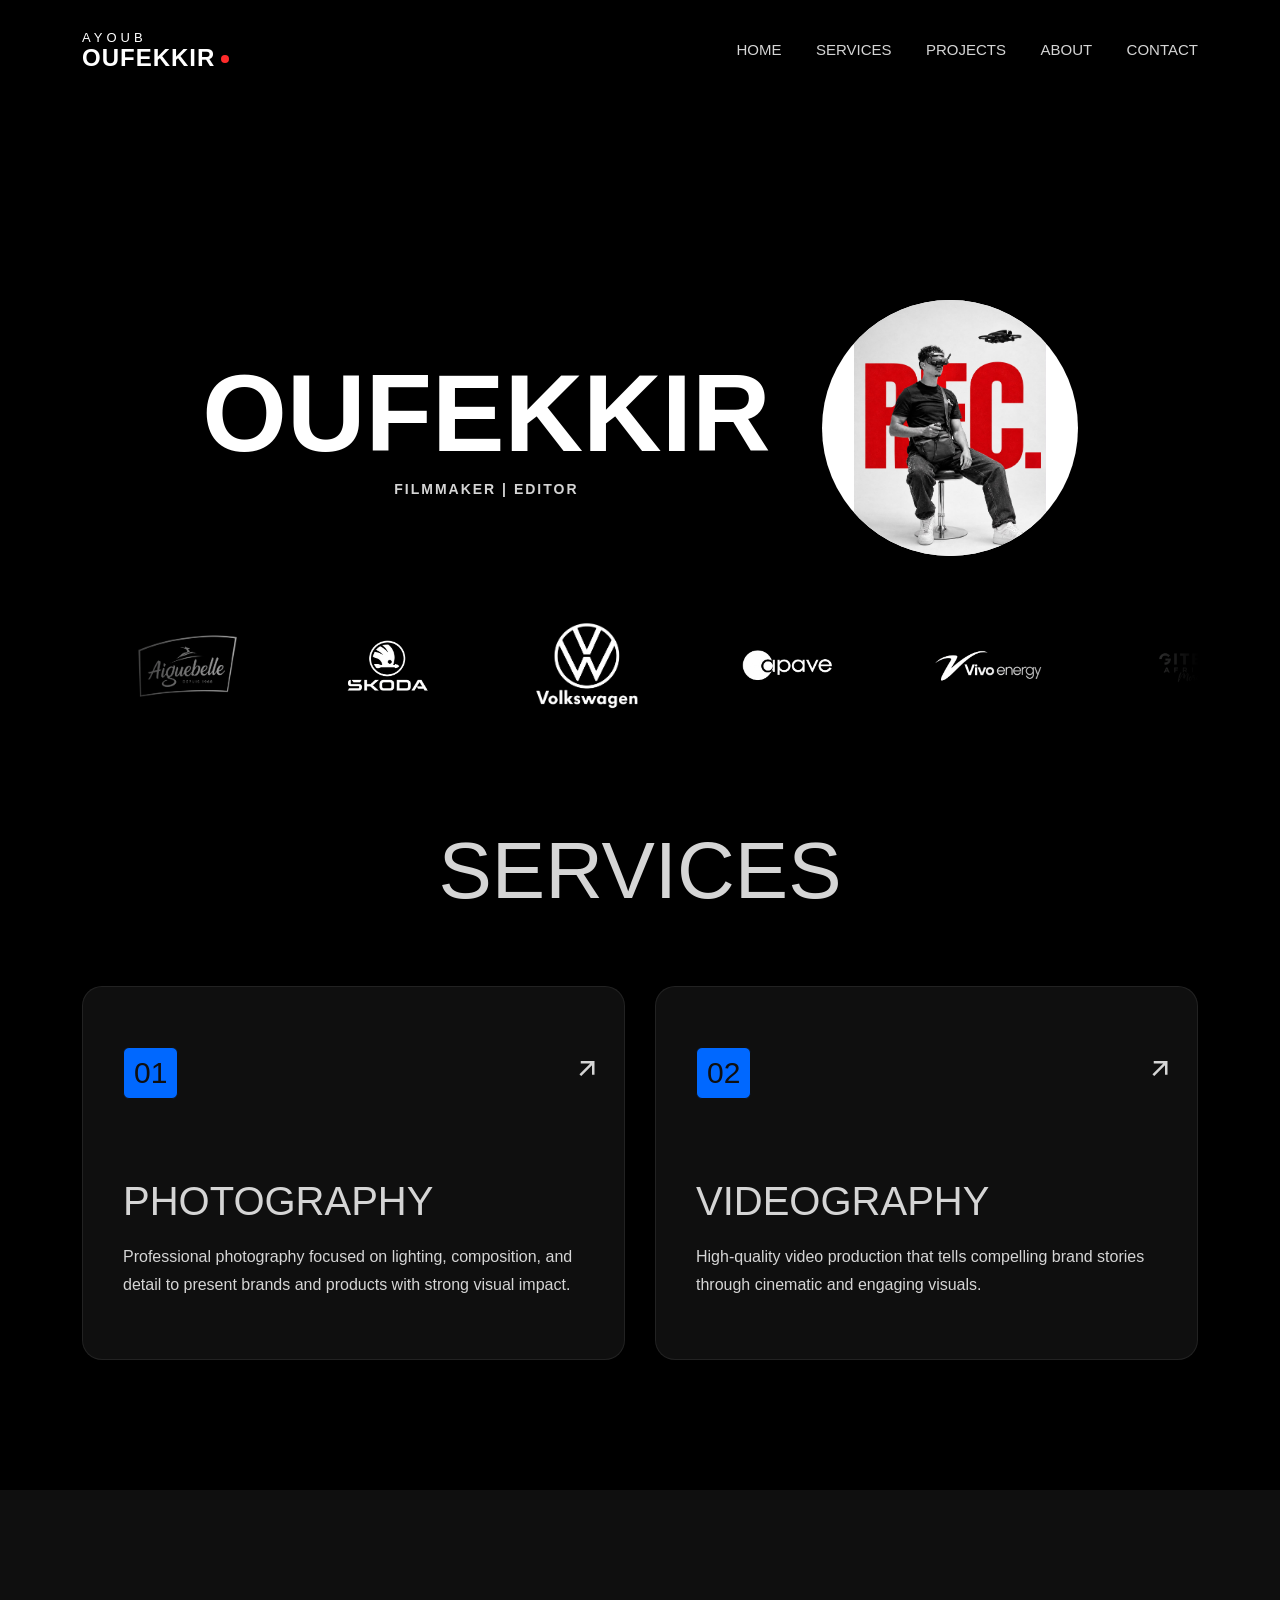
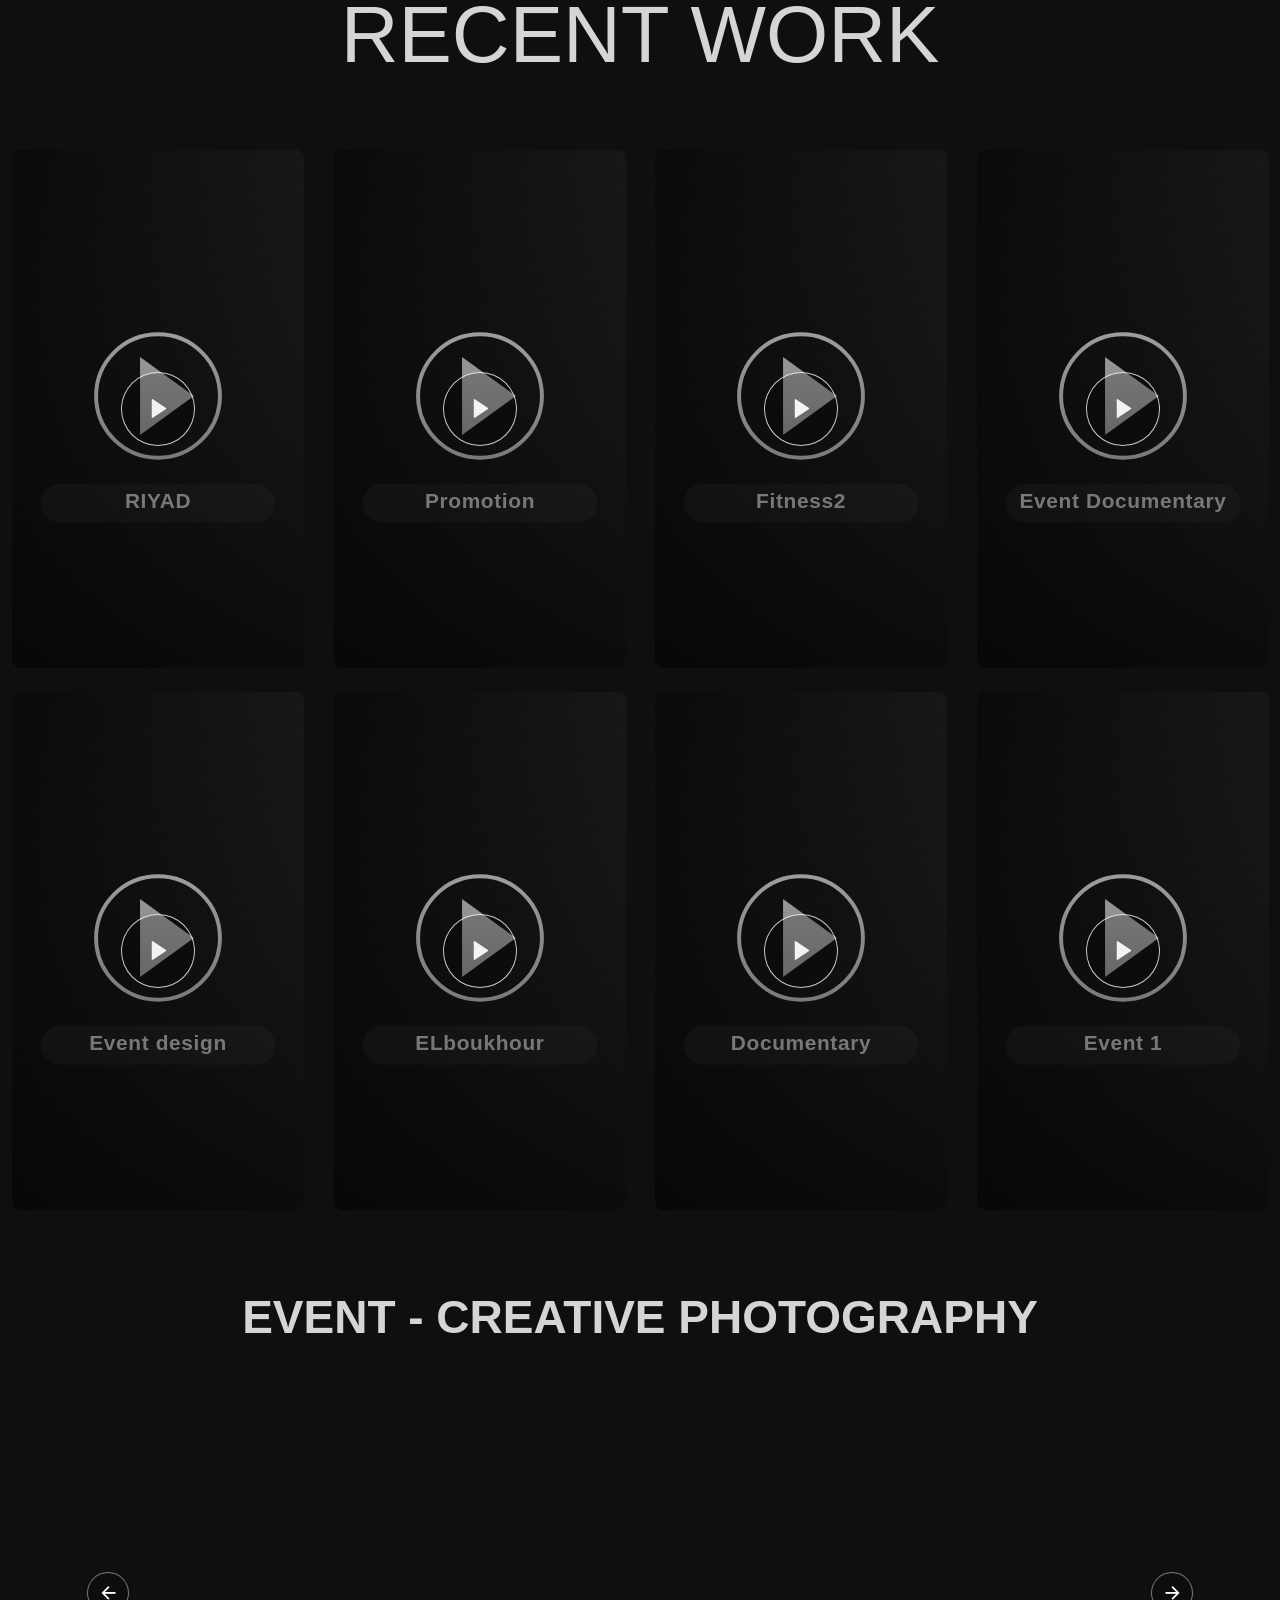
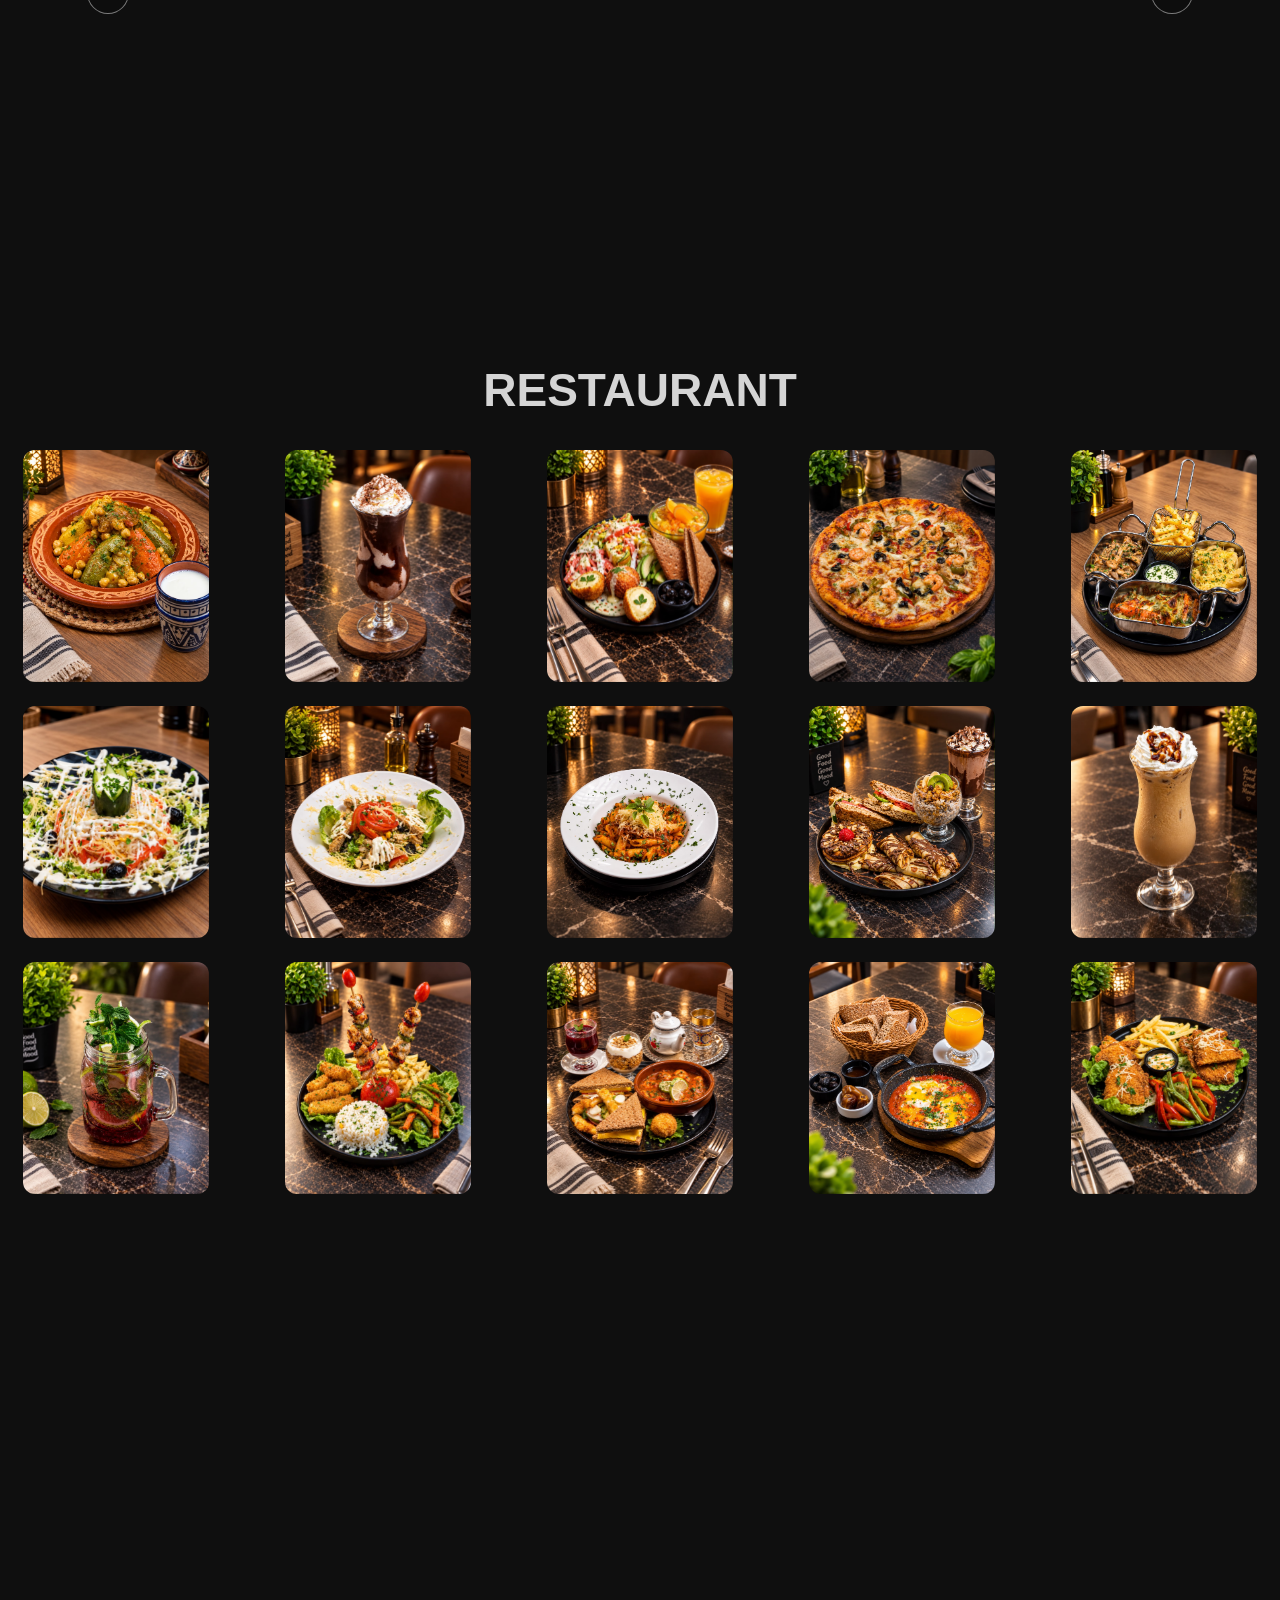
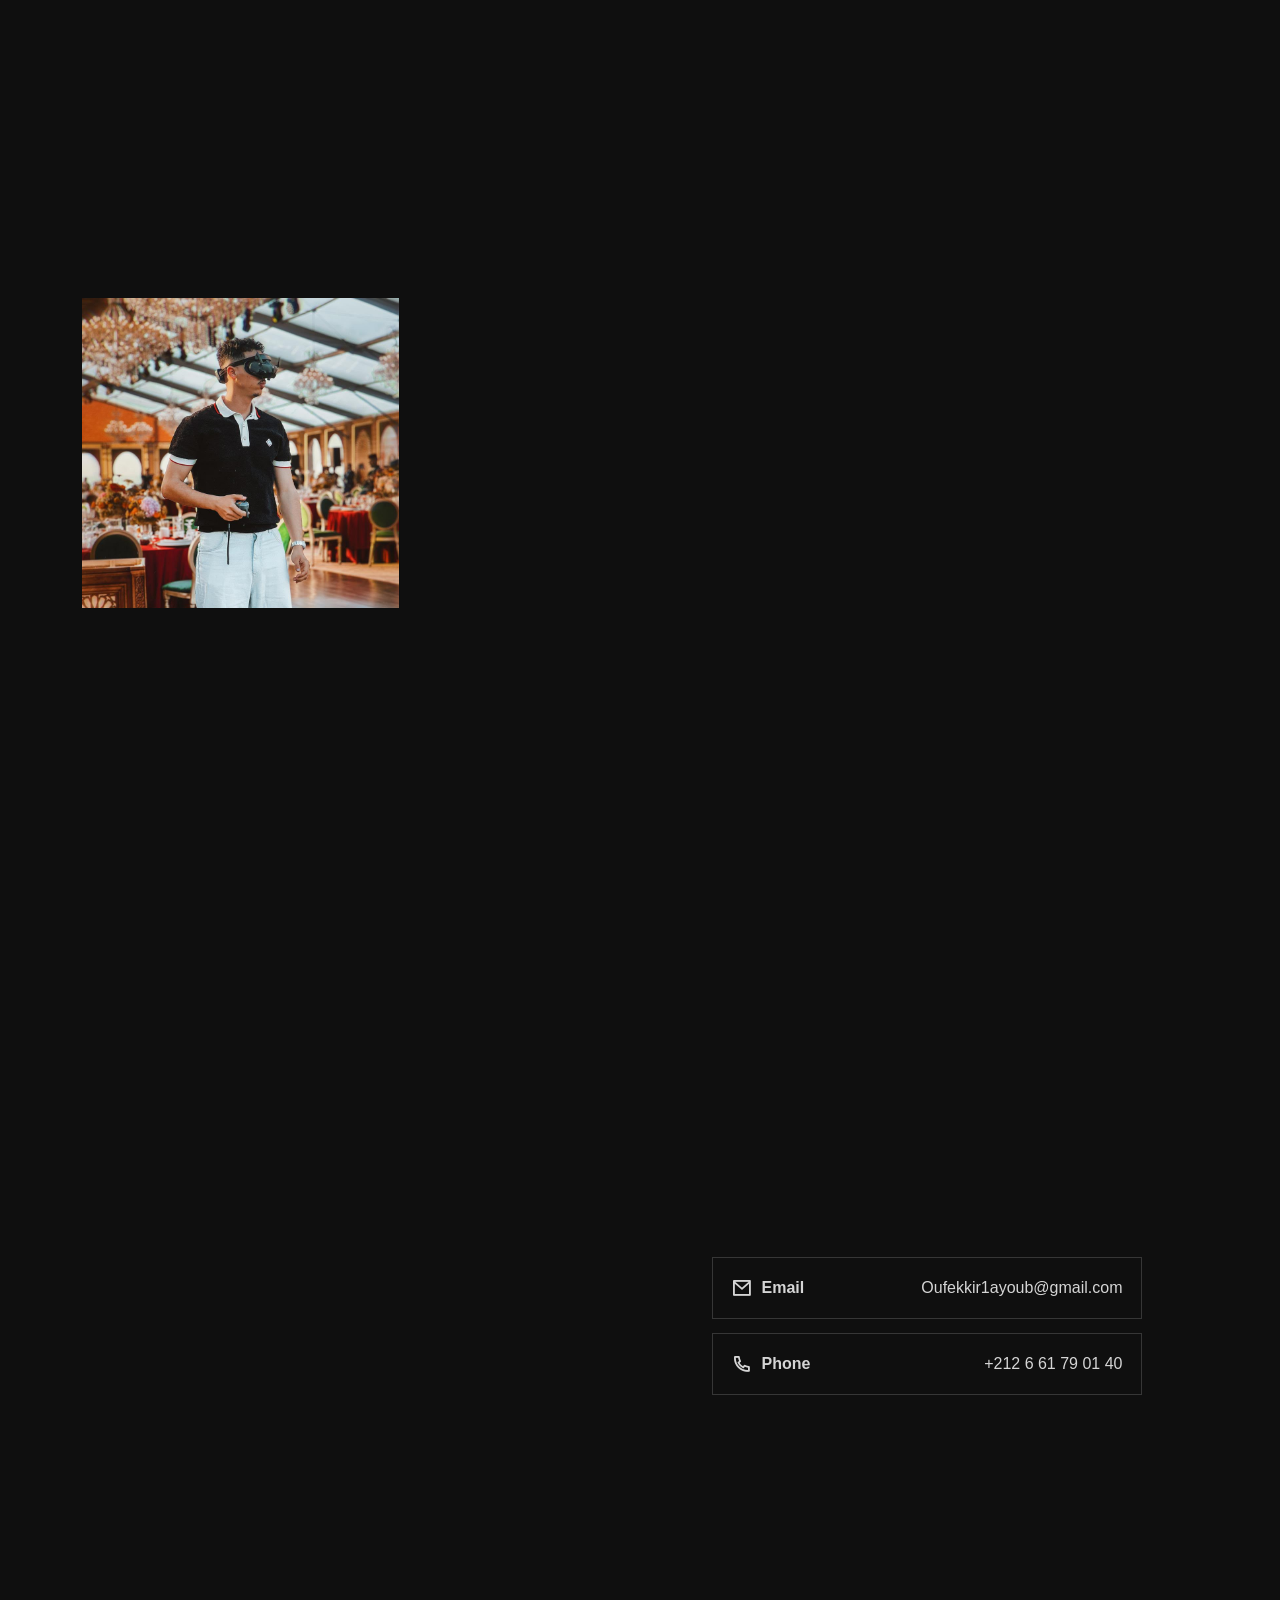
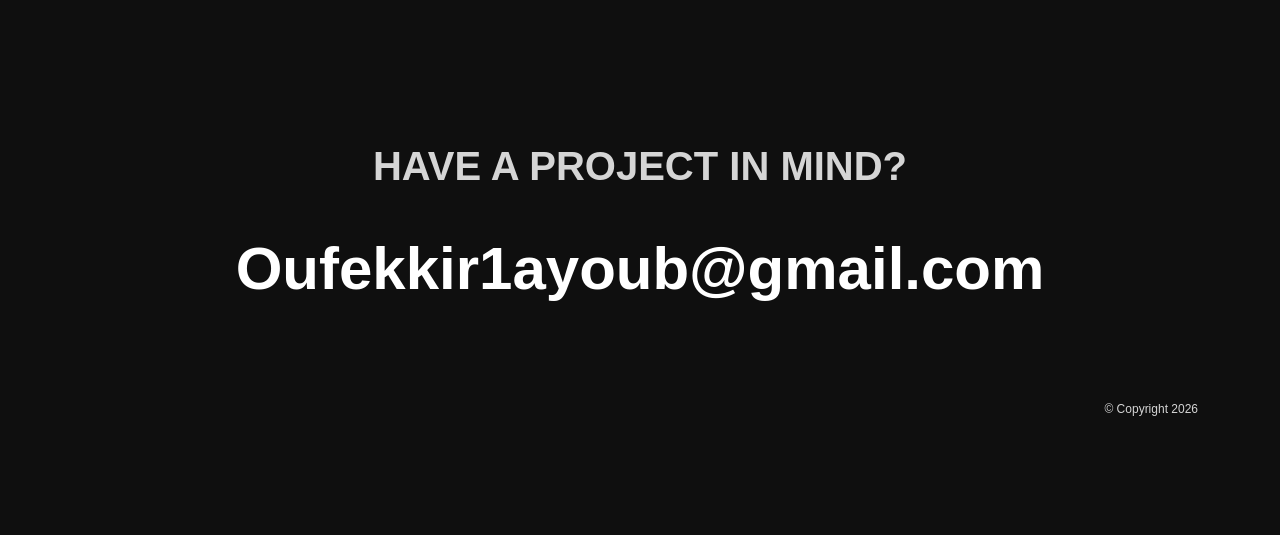
==== commit 95138ca0: "Ajout du projet" ====
--- a/index.html
+++ b/index.html
@@ -1356,7 +1356,7 @@
 .restaurant-scroll-left { left: 7px; }
 .restaurant-scroll-right { right: 7px; }
 @media (max-width: 767px) {
-    .restaurant-carousel { padding: 0 48px; }
+    .restaurant-carousel { padding: 0; }
     .restaurant-carousel .restaurant-gallery {
         display: grid !important;
         grid-template-columns: repeat(2, minmax(0, 1fr)) !important;
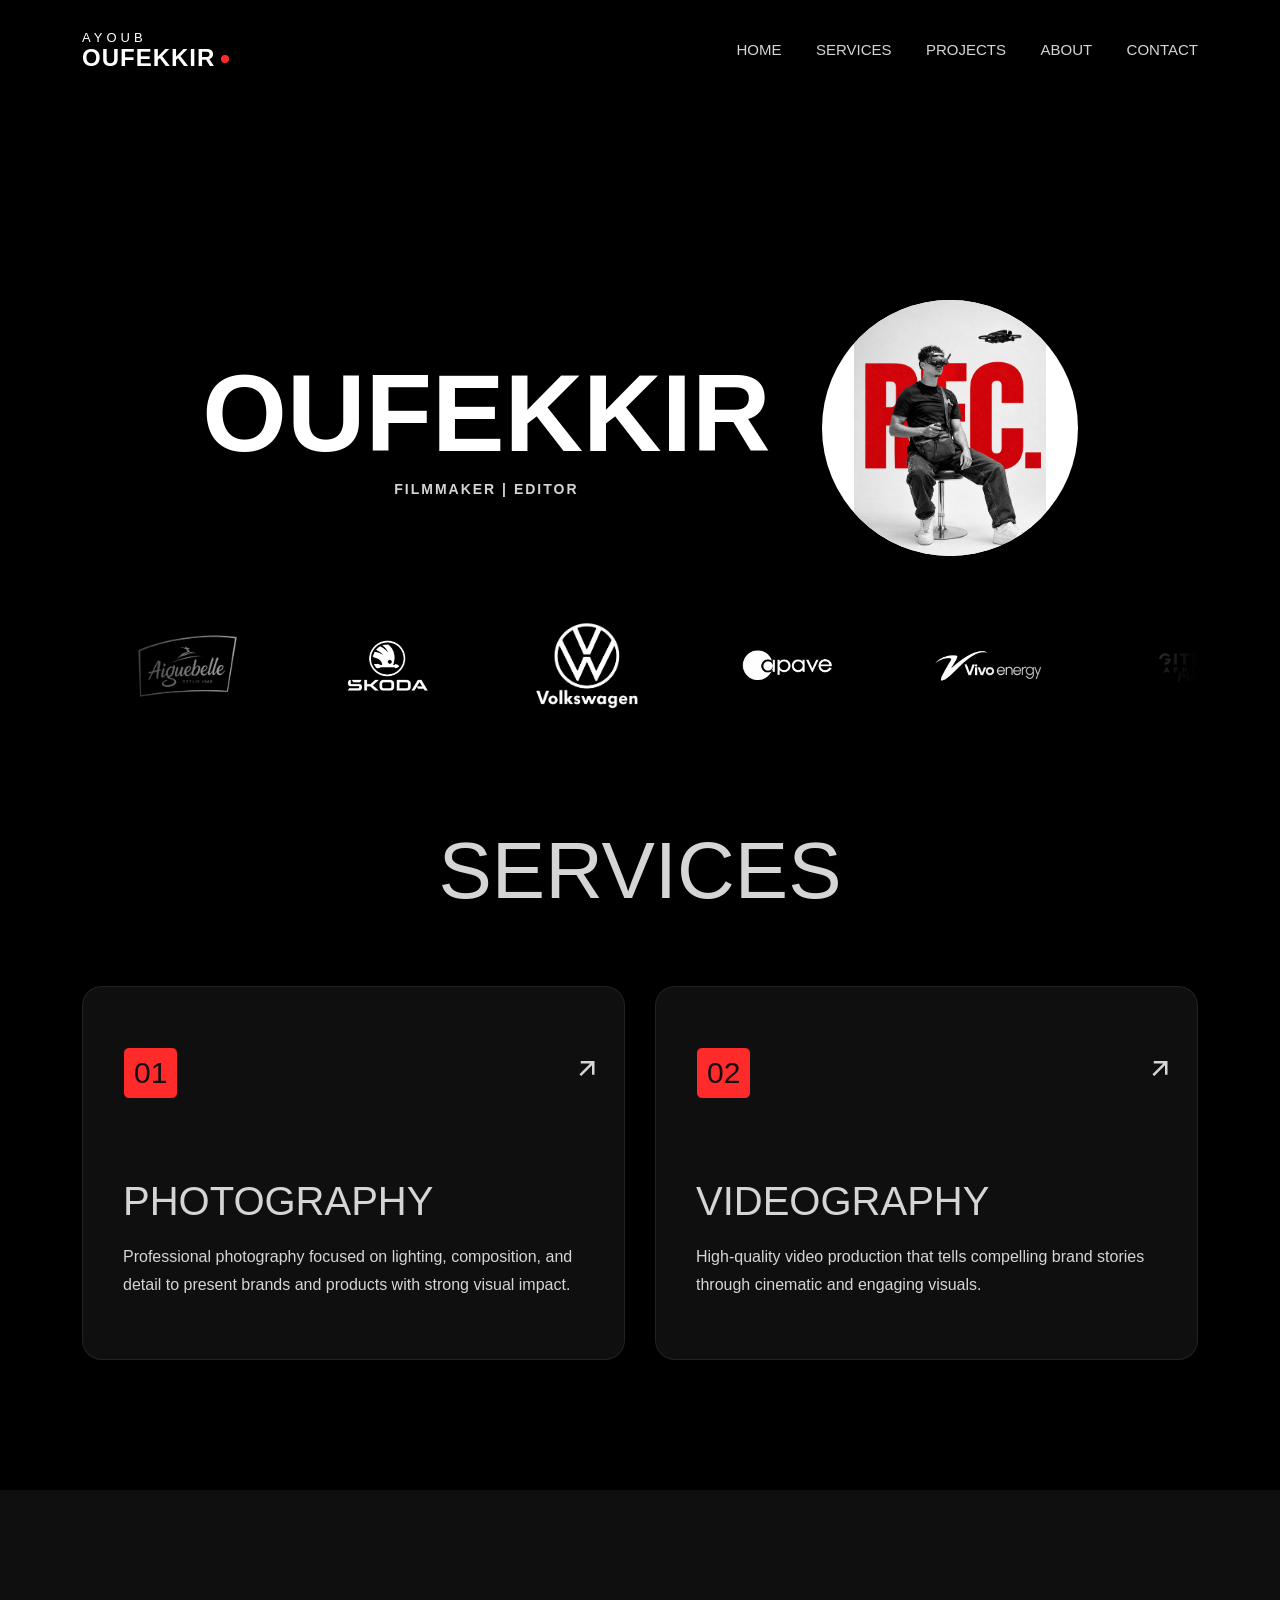
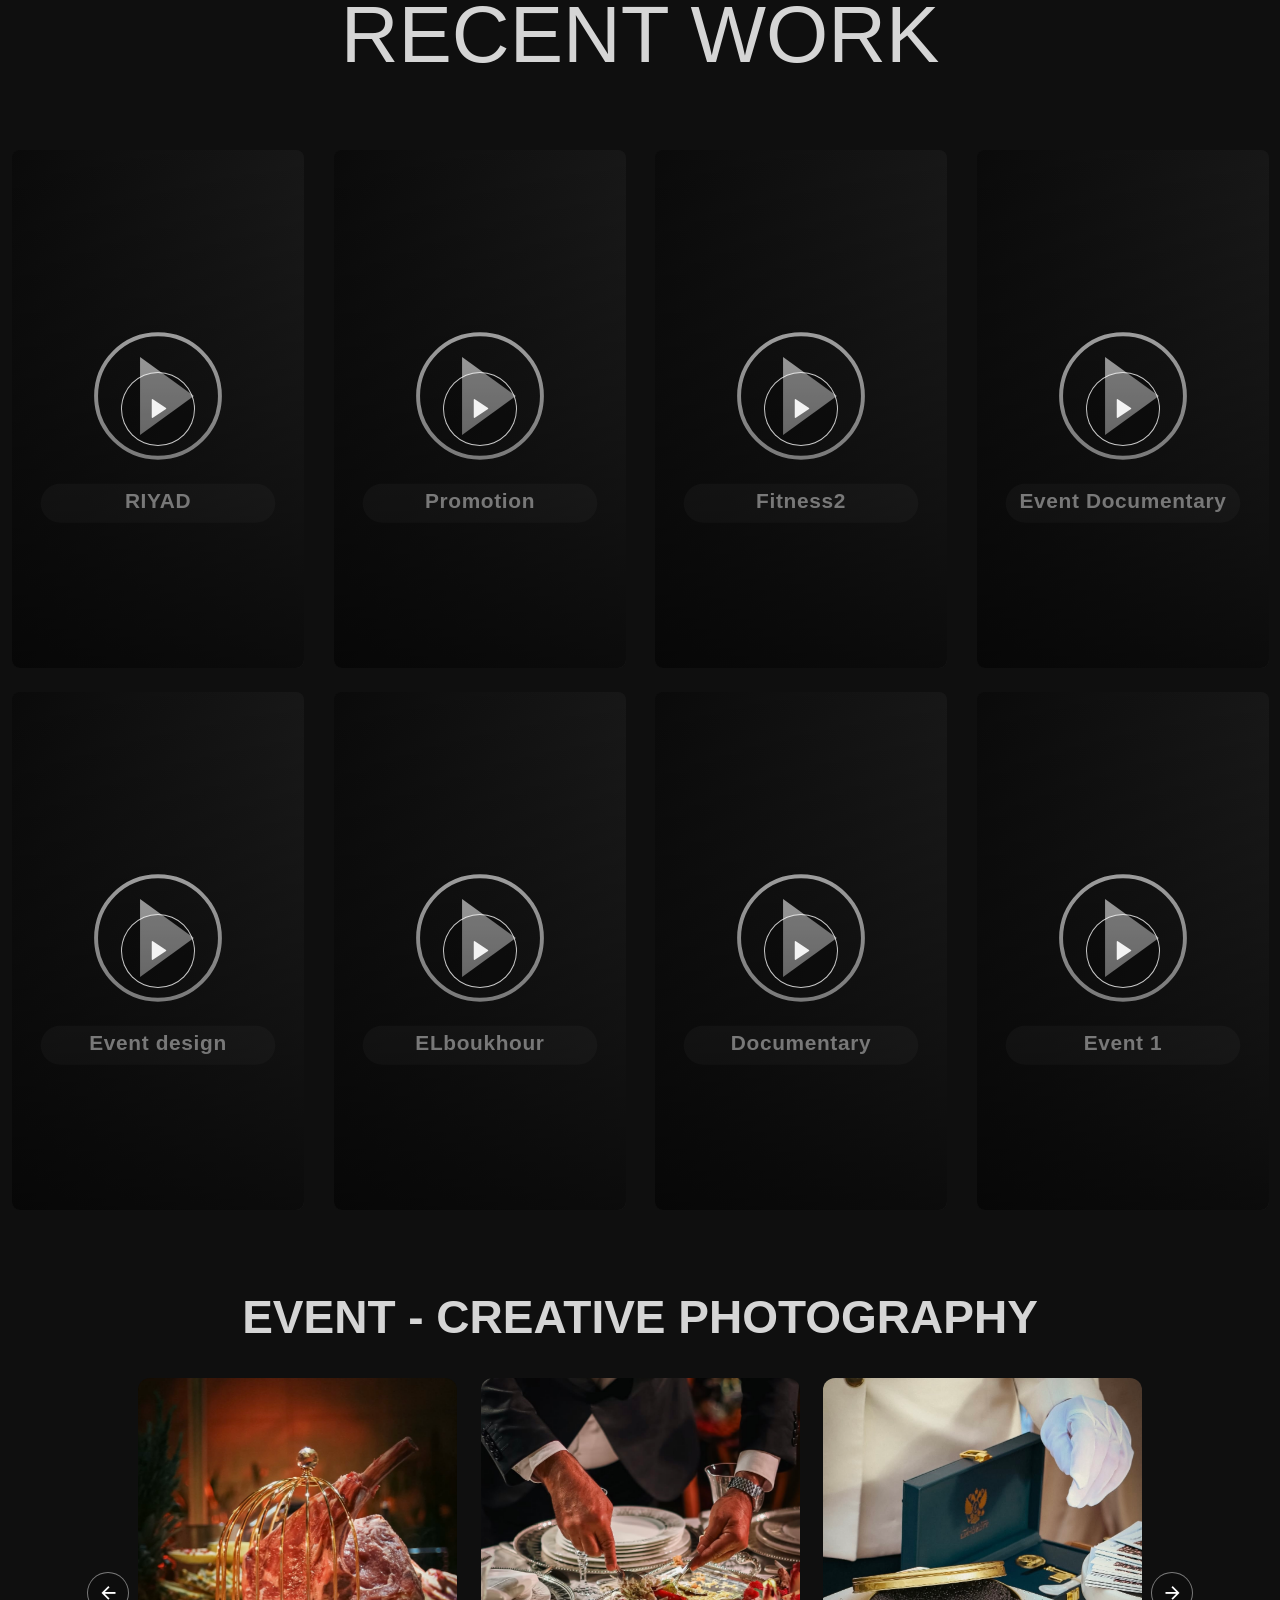
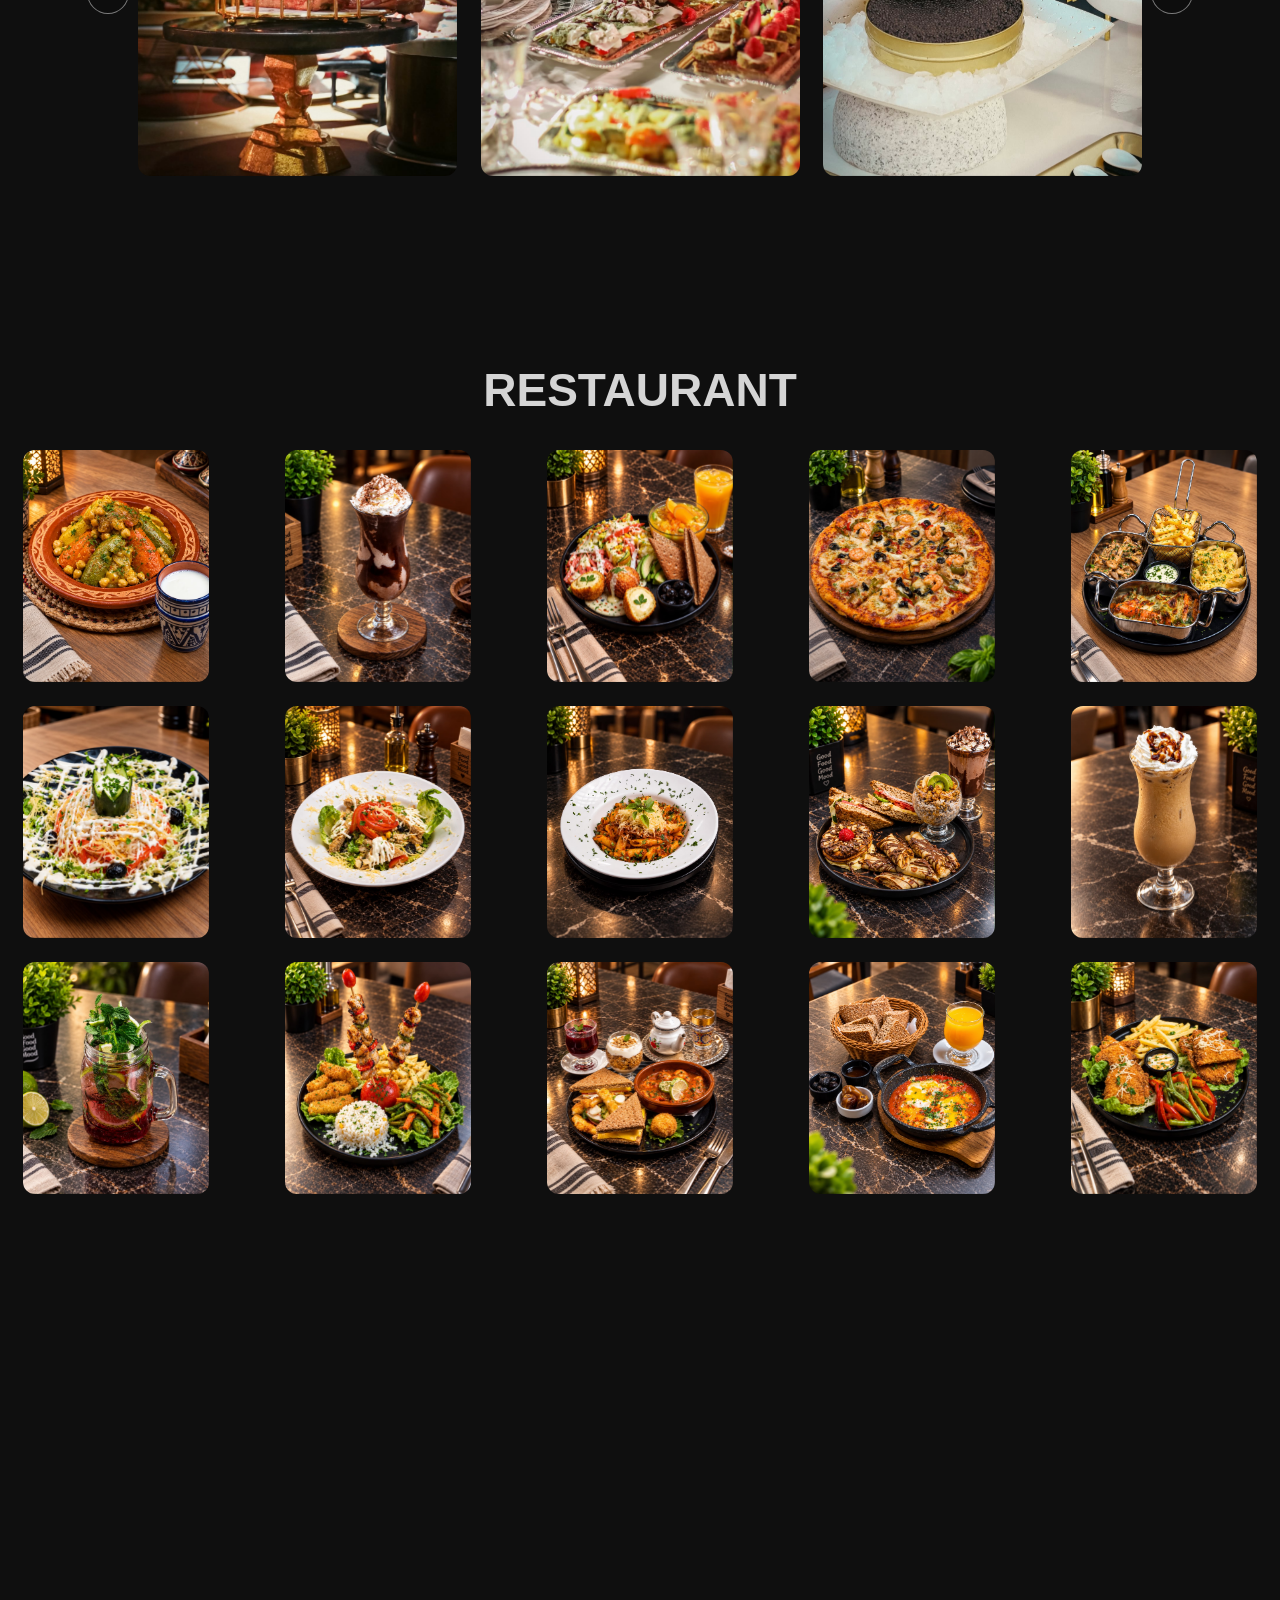
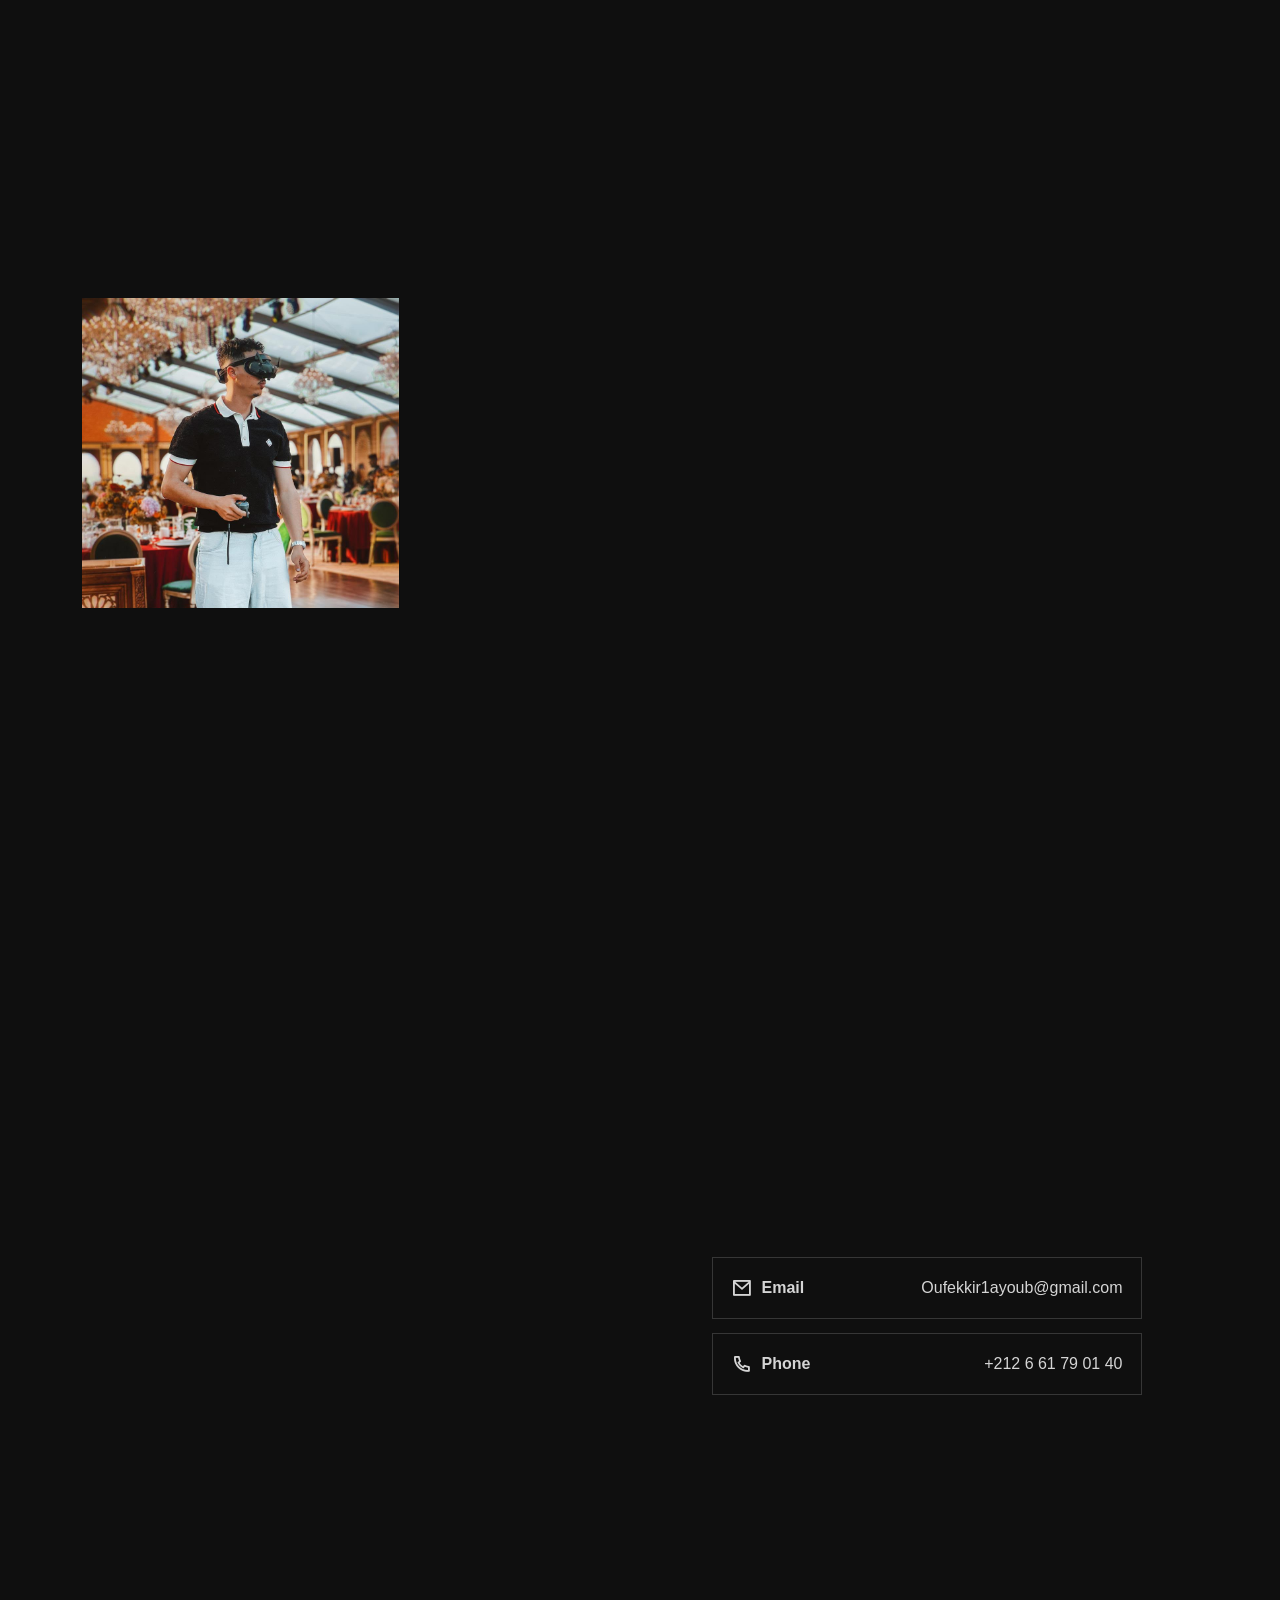
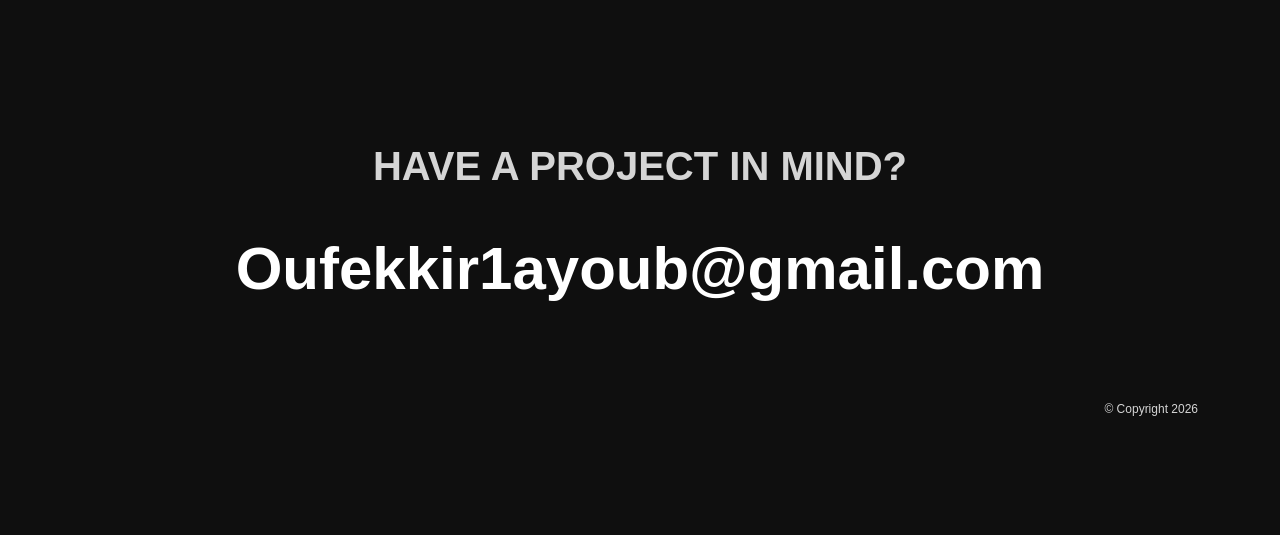
==== commit 29e8b71d: "Ajout du projet" ====
--- a/index.html
+++ b/index.html
@@ -560,7 +560,7 @@
                         <div class="col-xl-2 col-lg-2 col-md-6 col-6 col-sm-3">
                             <div class="logo-area">
                                 <div class="logo">
-                                    <a href="#" class="brand-logo" aria-label="Ayoub Oufekkir - Home">
+                                    <a href="#home" class="brand-logo" aria-label="Ayoub Oufekkir - Home">
                                         <span class="brand-logo-first">AYOUB</span>
                                         <span class="brand-logo-last">OUFEKKIR</span>
                                     </a>
@@ -571,11 +571,11 @@
                             <div class="main-menu">
                                 <nav id="mobile-menu">
                                     <ul class="onepage">
-                                        <li><a href="#" class="linkstyle">Home</a></li>
-                                        <li><a href="#" class="linkstyle">Services</a></li>
-                                        <li><a href="#" class="linkstyle">Projects</a></li>
-                                        <li><a href="#" class="linkstyle">About</a></li>
-                                        <li><a href="#" class="linkstyle">Contact</a></li>
+                                        <li><a href="#home" class="linkstyle">Home</a></li>
+                                        <li><a href="#services" class="linkstyle">Services</a></li>
+                                        <li><a href="#projects" class="linkstyle">Projects</a></li>
+                                        <li><a href="#about" class="linkstyle">About</a></li>
+                                        <li><a href="#contact" class="linkstyle">Contact</a></li>
                                     </ul>
                                 </nav>
                             </div>
--- a/assets/css/style.css
+++ b/assets/css/style.css
@@ -1667,7 +1667,7 @@
 
 
 .service-item h5 {
-    background: var(--primary-color);
+    background: #FF2B2B;
     margin-bottom: 60px;
     color: var(--black-color);
     font-family: var(--text-font);
--- a/assets/css/mobile-responsive.css
+++ b/assets/css/mobile-responsive.css
@@ -126,9 +126,16 @@
   .service-item p { font-size: clamp(14px, 3.8vw, 17px); line-height: 1.65; }
   .service-item i { font-size: clamp(24px, 7vw, 32px); top: 28px; right: 24px; }
 
-  /* Recent work: one responsive column; media keeps its native 16:9 presentation. */
+  /* Recent work: two responsive columns; media keeps its existing presentation. */
   .projects-area { padding-top: clamp(55px, 9vw, 90px); padding-bottom: clamp(65px, 11vw, 105px); }
-  .recent-work-grid { margin-left: 0; margin-right: 0; row-gap: clamp(16px, 4vw, 24px) !important; }
+  .recent-work-grid {
+    display: grid !important;
+    grid-template-columns: repeat(2, minmax(0, 1fr));
+    column-gap: clamp(10px, 3vw, 16px) !important;
+    row-gap: clamp(16px, 4vw, 24px) !important;
+    margin-left: 0;
+    margin-right: 0;
+  }
   .recent-work-grid > .portfolio-item { width: 100%; max-width: 100%; padding-left: 0; padding-right: 0; }
   .video-portfolio-box { width: 100%; padding-bottom: 56.25%; border-radius: 8px; }
   .video-play-icon { width: clamp(52px, 14vw, 68px); height: clamp(52px, 14vw, 68px); }
